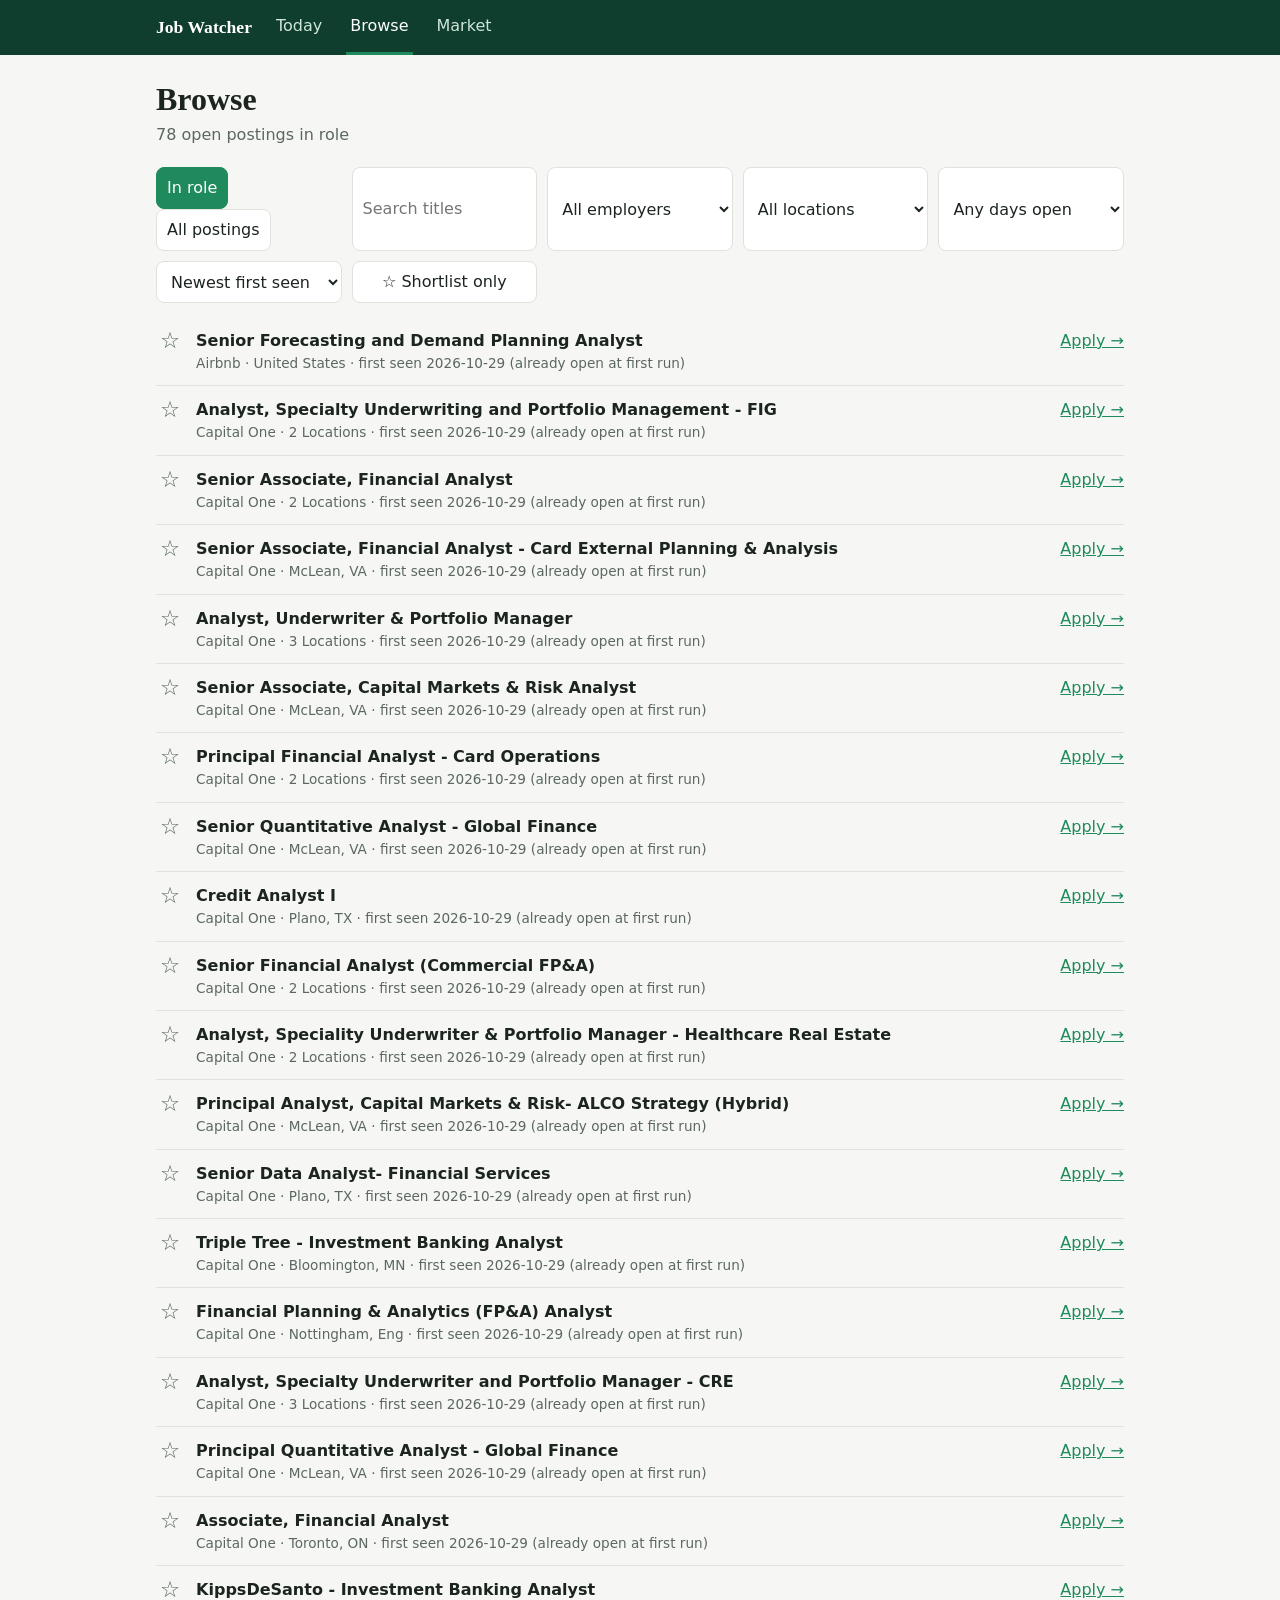
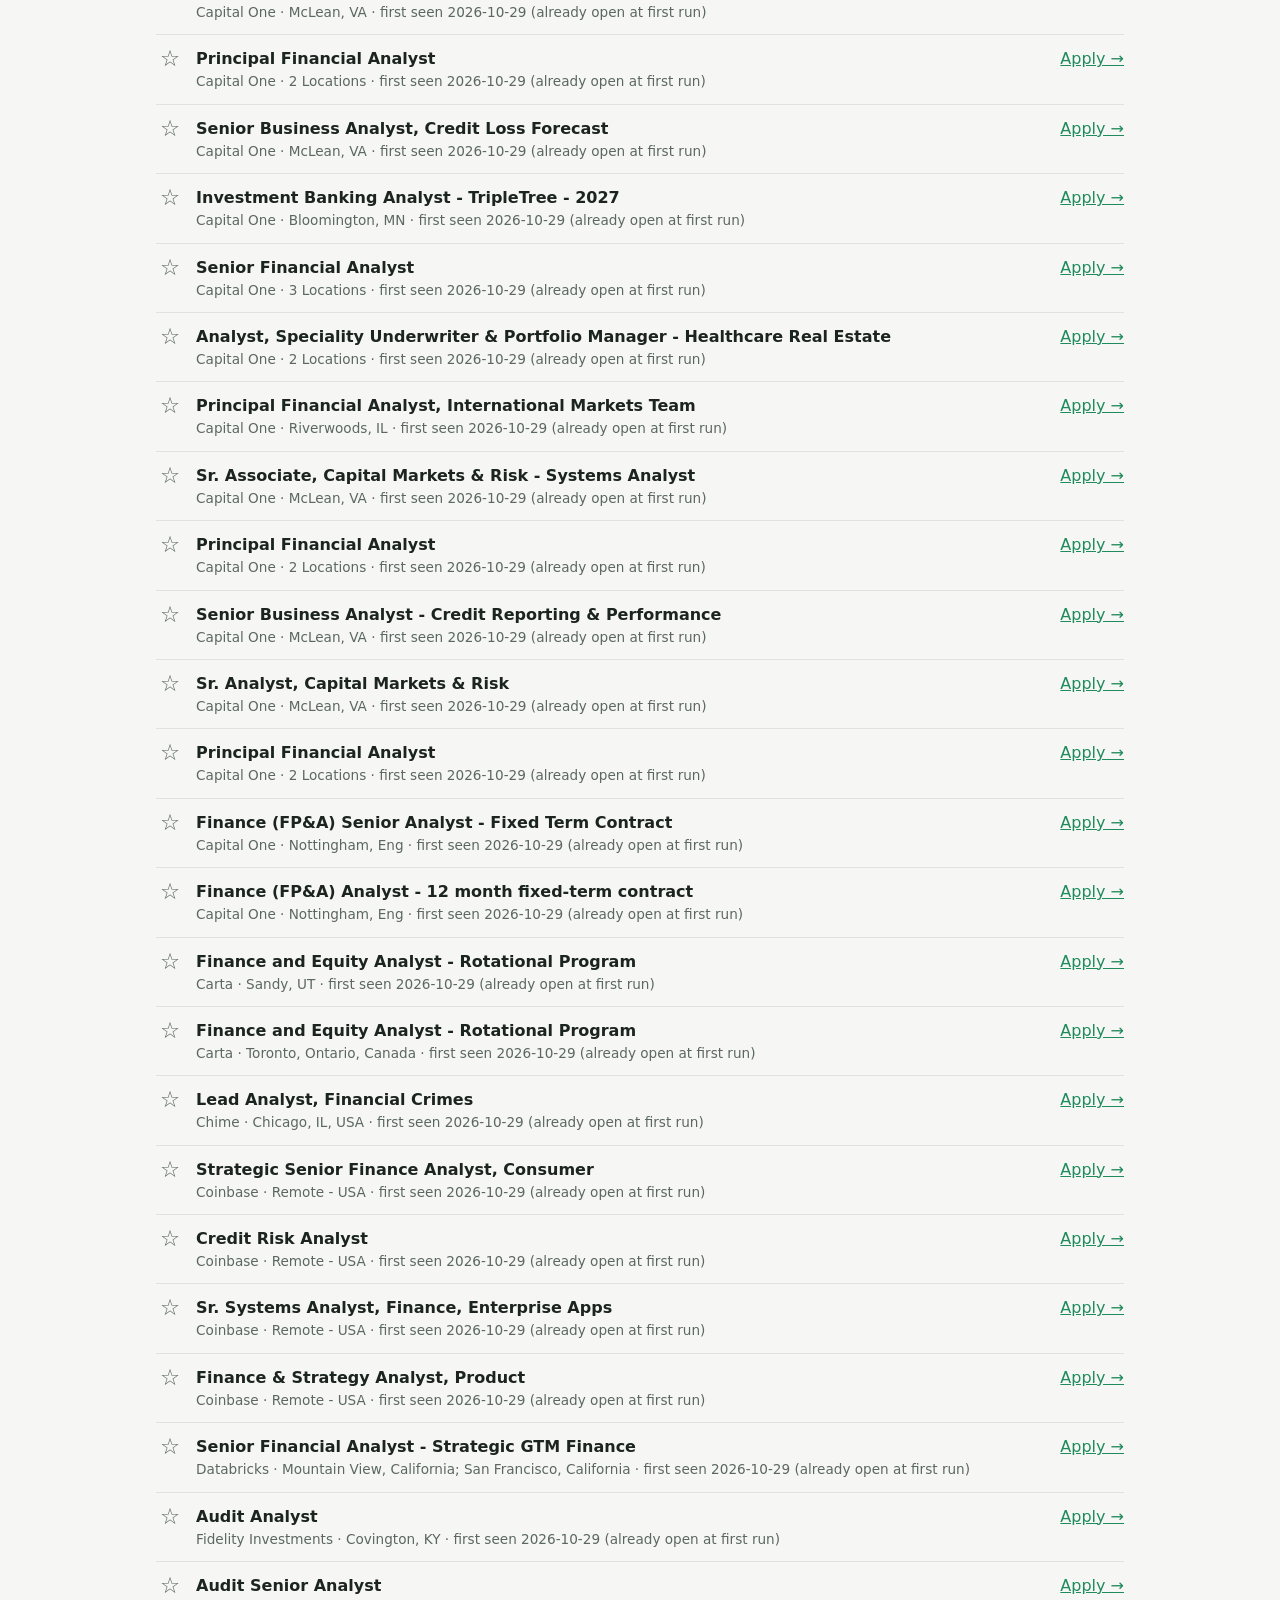
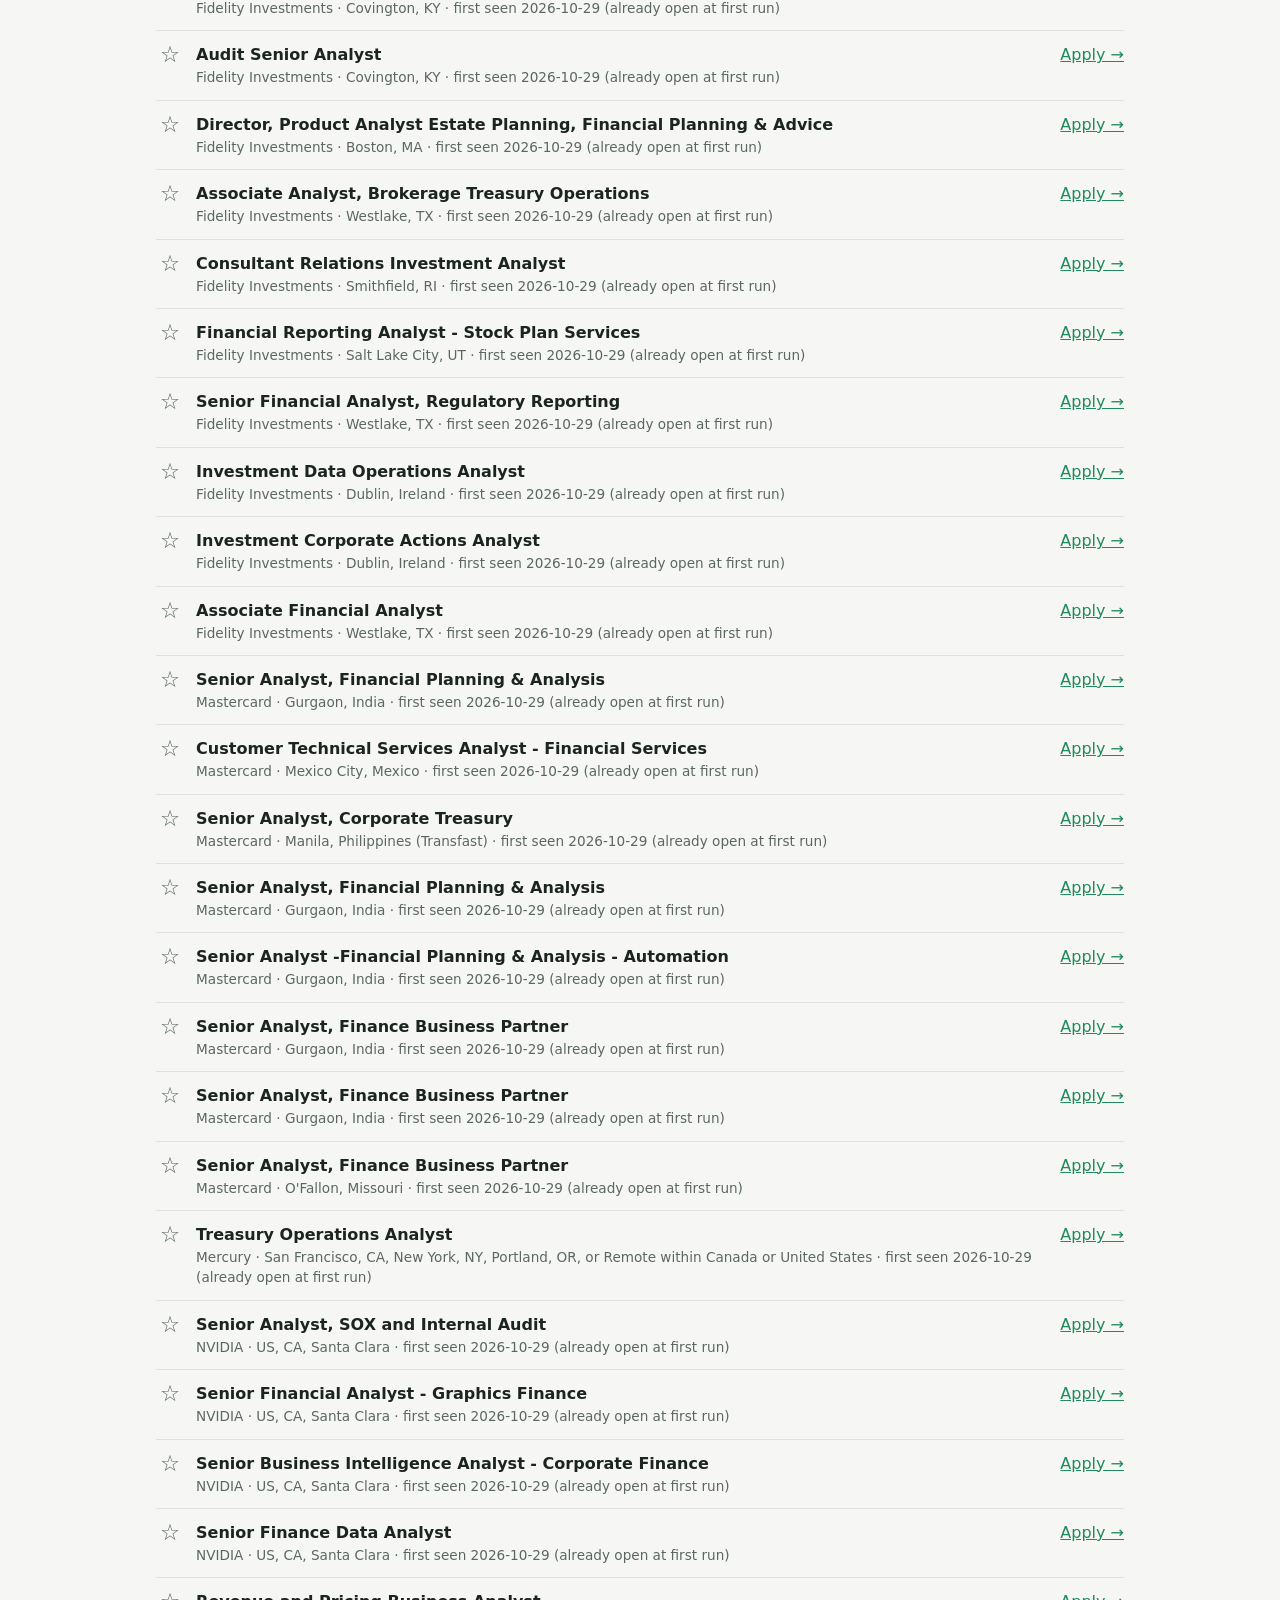
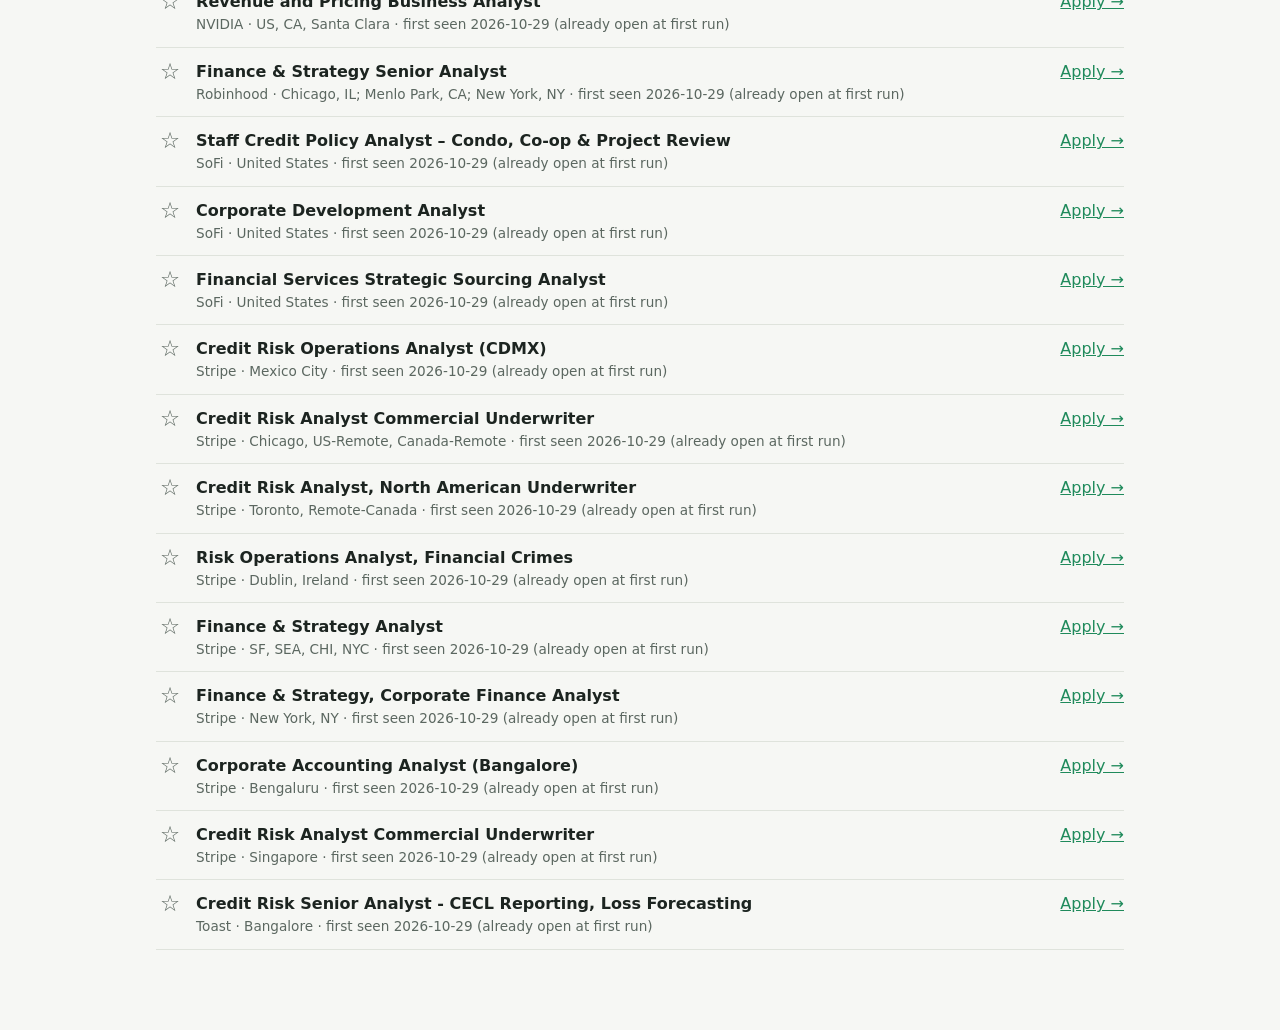
==== browse.html @ 10f7b456 "Add installable site shell, Today and Browse pages" ====
<!doctype html><html lang="en"><head><meta charset="utf-8"><meta name="viewport" content="width=device-width,initial-scale=1"><meta name="theme-color" content="#0f3d2e"><link rel="manifest" href="manifest.webmanifest"><link rel="icon" href="icon-192.png"><link rel="apple-touch-icon" href="icon-192.png"><link rel="stylesheet" href="app.css"><title>Job Watcher: Browse</title></head>
<body><main><h1>Browse</h1><p class="sub" id="count">Loading…</p>
<div class="controls">
  <div class="seg"><button id="roleBtn" class="on">In role</button> <button id="allBtn">All postings</button></div>
  <input id="q" type="search" placeholder="Search titles">
  <select id="employer"><option value="">All employers</option></select>
  <select id="location"><option value="">All locations</option></select>
  <select id="days"><option value="">Any days open</option><option value="1">1 day or less</option><option value="7">7 days or less</option><option value="30">30 days or less</option><option value="31">More than 30 days</option></select>
  <select id="sort"><option value="new">Newest first seen</option><option value="old">Oldest first seen</option></select>
  <button id="starBtn">☆ Shortlist only</button>
</div>
<div id="list"></div><p><button id="more" hidden>Show more</button></p></main>
<script src="app.js"></script>
<script>
const KEY = "job-watcher-shortlist";
let saved = new Set();
try { saved = new Set(JSON.parse(localStorage.getItem(KEY) || "[]")); } catch (e) {}
const persist = () => { try { localStorage.setItem(KEY, JSON.stringify([...saved])); } catch (e) {} };
const $ = id => document.getElementById(id);
let open = [], today = "", inRoleOnly = true, starOnly = false, limit = 100;

function fill(sel, values) {
  const cur = sel.value;
  [...new Set(values)].filter(Boolean).sort((a, b) => a.localeCompare(b)).forEach(v => sel.insertAdjacentHTML("beforeend", `<option>${esc(v)}</option>`));
  sel.value = cur;
}
function render() {
  const q = $("q").value.trim().toLowerCase(), emp = $("employer").value, loc = $("location").value, d = $("days").value;
  let rs = open.filter(r => (!inRoleOnly || r.in_role) && (!emp || r.employer === emp) && (!loc || r.location === loc) &&
    (!q || r.title.toLowerCase().includes(q)) && (!starOnly || saved.has(r.posting_id)));
  if (d) rs = rs.filter(r => { const n = dayNum(today) - dayNum(r.first_seen); return d === "31" ? n > 30 : n <= +d; });
  const dir = $("sort").value === "old" ? 1 : -1;
  rs.sort((a, b) => dir * a.first_seen.localeCompare(b.first_seen) || a.posting_id.localeCompare(b.posting_id));
  $("count").textContent = `${plural(rs.length, "open posting")}${inRoleOnly ? " in role" : ""}`;
  $("list").innerHTML = rs.slice(0, limit).map(r => `<div class="row">
    <button class="star${saved.has(r.posting_id) ? " on" : ""}" data-id="${esc(r.posting_id)}" aria-label="Shortlist" title="Shortlist">${saved.has(r.posting_id) ? "★" : "☆"}</button>
    <div class="body"><strong>${esc(r.title)}</strong><div class="meta">${esc(r.employer)} · ${esc(r.location) || "no location"} · first seen ${esc(r.first_seen)}${r.first_run ? " (already open at first run)" : ""}</div></div>
    <a class="apply" href="${esc(r.url)}" rel="noopener" target="_blank">Apply →</a></div>`).join("") || '<p class="meta">No postings match.</p>';
  $("more").hidden = rs.length <= limit;
}
loadData().then(({ rows, status }) => {
  today = lastRunDate(status);
  open = rows.filter(r => r.status === "open");
  fill($("employer"), open.map(r => r.employer)); fill($("location"), open.map(r => r.location));
  ["q", "employer", "location", "days", "sort"].forEach(id => $(id).addEventListener("input", () => { limit = 100; render(); }));
  $("roleBtn").onclick = () => { inRoleOnly = true; $("roleBtn").classList.add("on"); $("allBtn").classList.remove("on"); limit = 100; render(); };
  $("allBtn").onclick = () => { inRoleOnly = false; $("allBtn").classList.add("on"); $("roleBtn").classList.remove("on"); limit = 100; render(); };
  $("starBtn").onclick = () => { starOnly = !starOnly; $("starBtn").classList.toggle("on", starOnly); limit = 100; render(); };
  $("more").onclick = () => { limit += 200; render(); };
  $("list").addEventListener("click", e => {
    const b = e.target.closest(".star"); if (!b) return;
    const id = b.dataset.id; saved.has(id) ? saved.delete(id) : saved.add(id); persist(); render();
  });
  render();
}).catch(showError);
</script></body></html>
---- app.css ----
:root {
  --bg: #f6f7f4; --card: #ffffff; --ink: #1c2420; --muted: #5b6760; --line: #dfe3dc;
  --brand: #0f3d2e; --accent: #1f8a5b; --accent2: #c9822b; --warn: #b3402a;
  --font: system-ui, -apple-system, "Segoe UI", Roboto, sans-serif;
  --serif: Georgia, "Times New Roman", serif;
}
@media (prefers-color-scheme: dark) {
  :root { --bg: #121714; --card: #1b221e; --ink: #e8ede9; --muted: #98a59d; --line: #2c3631;
          --brand: #0b261d; --accent: #4cc790; --accent2: #e0a357; --warn: #ef8068; }
}
* { box-sizing: border-box; }
body { margin: 0; background: var(--bg); color: var(--ink); font: 16px/1.5 var(--font); }
a { color: var(--accent); }
header.nav { background: var(--brand); color: #fff; position: sticky; top: 0; z-index: 5; }
header.nav .in { max-width: 1000px; margin: 0 auto; padding: 0 16px; display: flex; align-items: center; gap: 20px; flex-wrap: wrap; }
header.nav .brand { font: 700 1.1rem var(--serif); padding: 12px 0; color: #fff; text-decoration: none; }
header.nav a.link { color: #cfe5da; text-decoration: none; padding: 14px 4px; border-bottom: 3px solid transparent; }
header.nav a.link.on { color: #fff; border-color: var(--accent); }
main { max-width: 1000px; margin: 0 auto; padding: 24px 16px 64px; }
h1, h2, h3 { font-family: var(--serif); line-height: 1.25; }
h1 { margin: 0 0 4px; }
.sub { color: var(--muted); margin: 0 0 20px; }
.grid { display: grid; gap: 12px; grid-template-columns: repeat(auto-fit, minmax(170px, 1fr)); margin: 16px 0 24px; }
.card, .section { background: var(--card); border: 1px solid var(--line); border-radius: 10px; padding: 14px 16px; }
.stat .n { font: 700 2rem var(--serif); }
.stat .l { color: var(--muted); font-size: .85rem; }
.pills { display: flex; flex-wrap: wrap; gap: 6px; }
.pill { font-size: .82rem; padding: 3px 10px; border-radius: 999px; border: 1px solid var(--line); background: var(--card); }
.pill.ok { border-color: var(--accent); } .pill.bad { border-color: var(--warn); color: var(--warn); }
ul.list { list-style: none; padding: 0; margin: 0; }
ul.list li { padding: 8px 0; border-bottom: 1px solid var(--line); }
ul.list li:last-child { border: 0; }
.meta { color: var(--muted); font-size: .85rem; }
.tag { font-size: .72rem; background: var(--accent); color: #fff; border-radius: 4px; padding: 1px 6px; margin-right: 6px; }
.controls { display: grid; gap: 10px; grid-template-columns: repeat(auto-fit, minmax(170px, 1fr)); margin-bottom: 14px; }
input, select, button { font: inherit; padding: 8px 10px; border: 1px solid var(--line); border-radius: 8px; background: var(--card); color: var(--ink); }
button { cursor: pointer; }
.seg button.on { background: var(--accent); color: #fff; border-color: var(--accent); }
.row { display: flex; gap: 12px; align-items: flex-start; padding: 12px 0; border-bottom: 1px solid var(--line); }
.row .body { flex: 1; min-width: 0; }
.star { background: none; border: 0; font-size: 1.4rem; line-height: 1; padding: 0 4px; color: var(--muted); }
.star.on { color: var(--accent2); }
.apply { white-space: nowrap; }
.section { margin: 20px 0; }
.section h2 { margin-top: 0; }
svg.chart { width: 100%; height: auto; display: block; }
svg.chart text { fill: var(--muted); font: 11px var(--font); }
.legend { display: flex; gap: 14px; font-size: .85rem; color: var(--muted); }
.legend i { display: inline-block; width: 10px; height: 10px; border-radius: 2px; margin-right: 5px; }
.offline { display: none; background: var(--accent2); color: #1c1100; padding: 6px 16px; text-align: center; font-size: .9rem; }
#starBtn.on { background: var(--accent2); border-color: var(--accent2); color: #1c1100; }
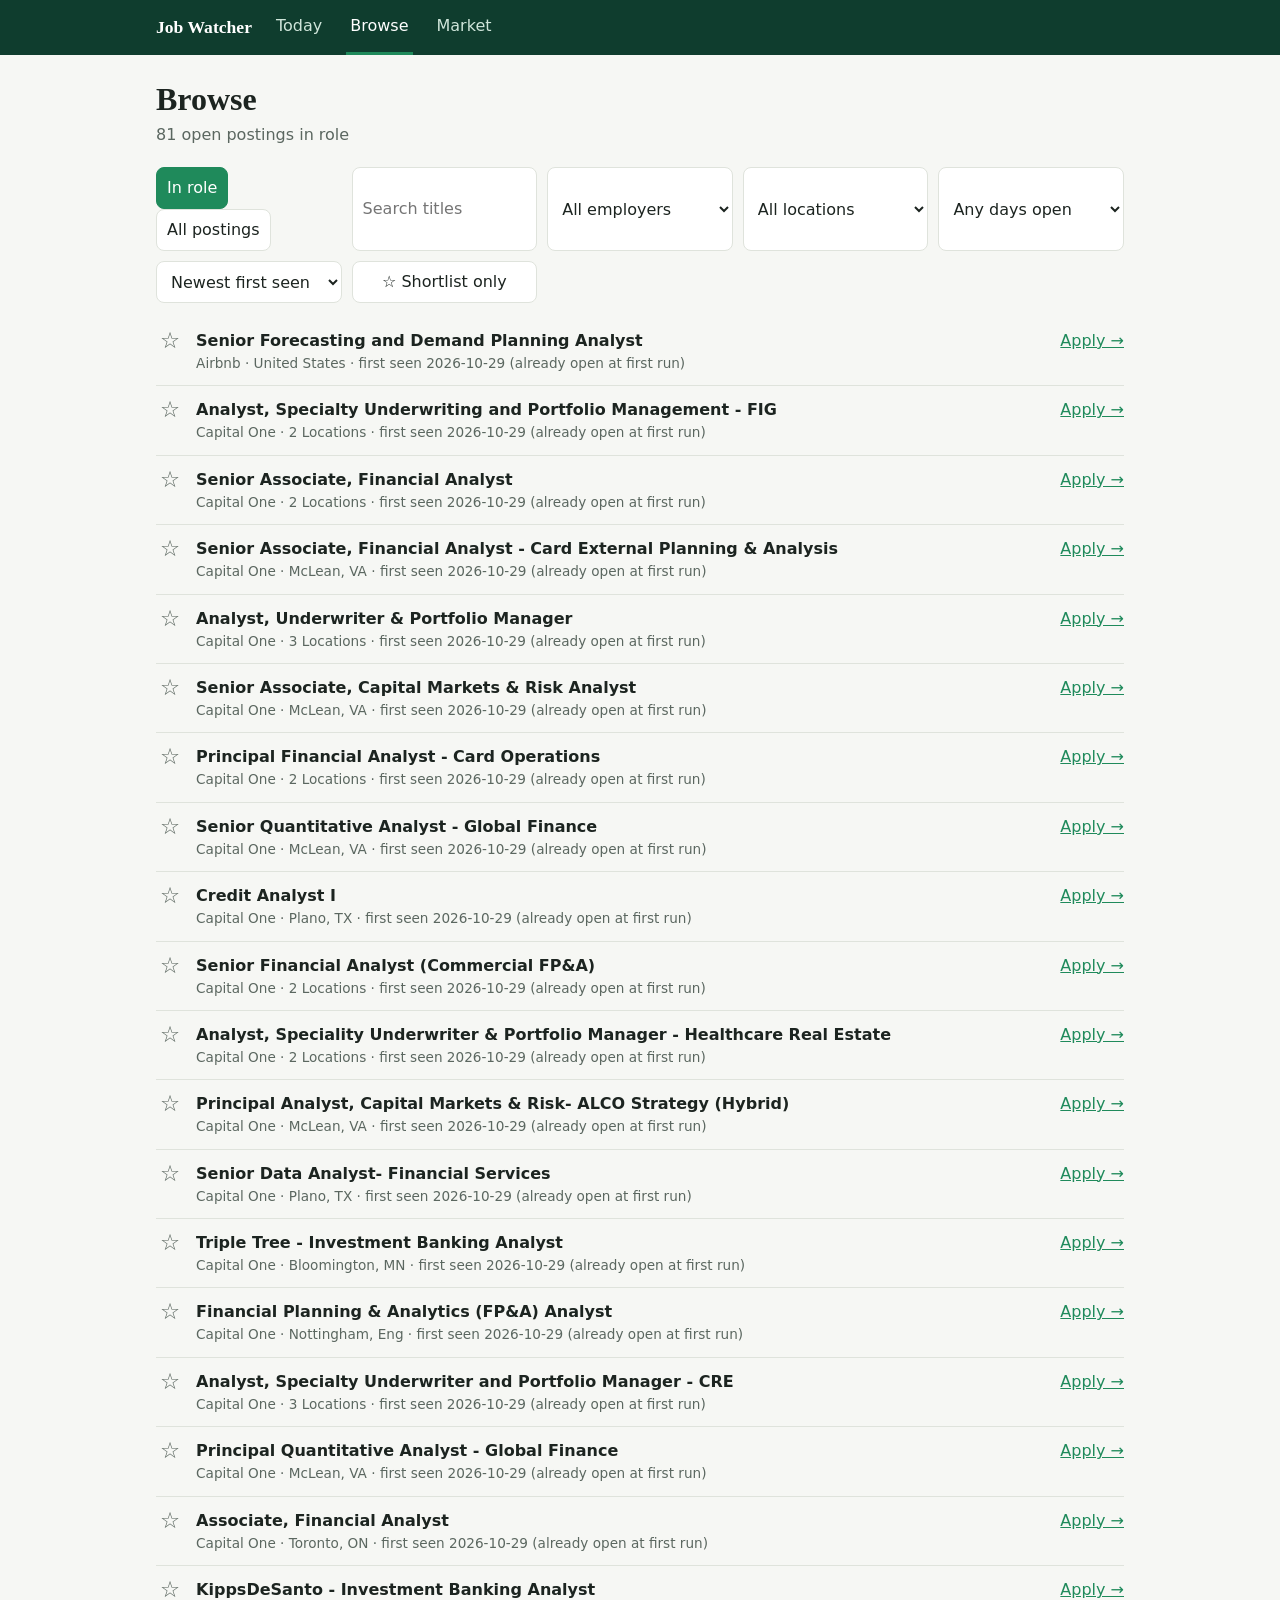
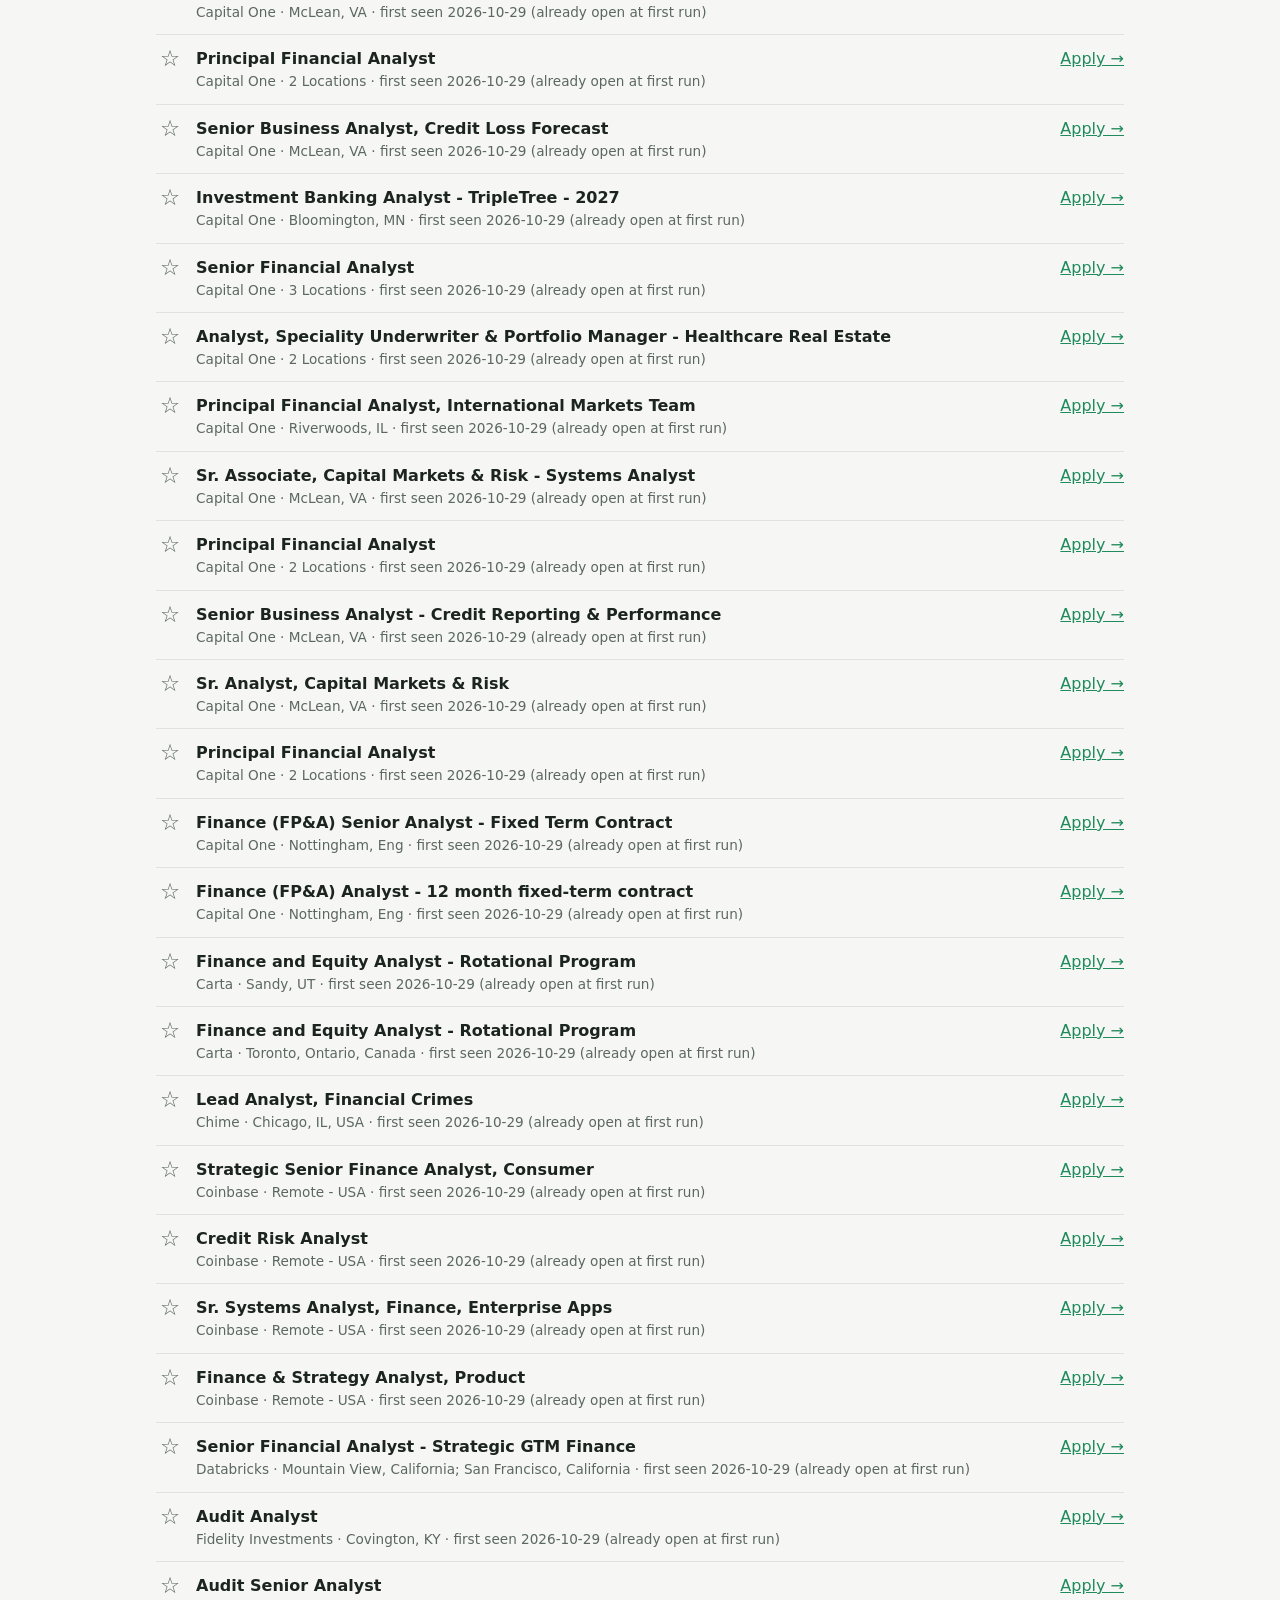
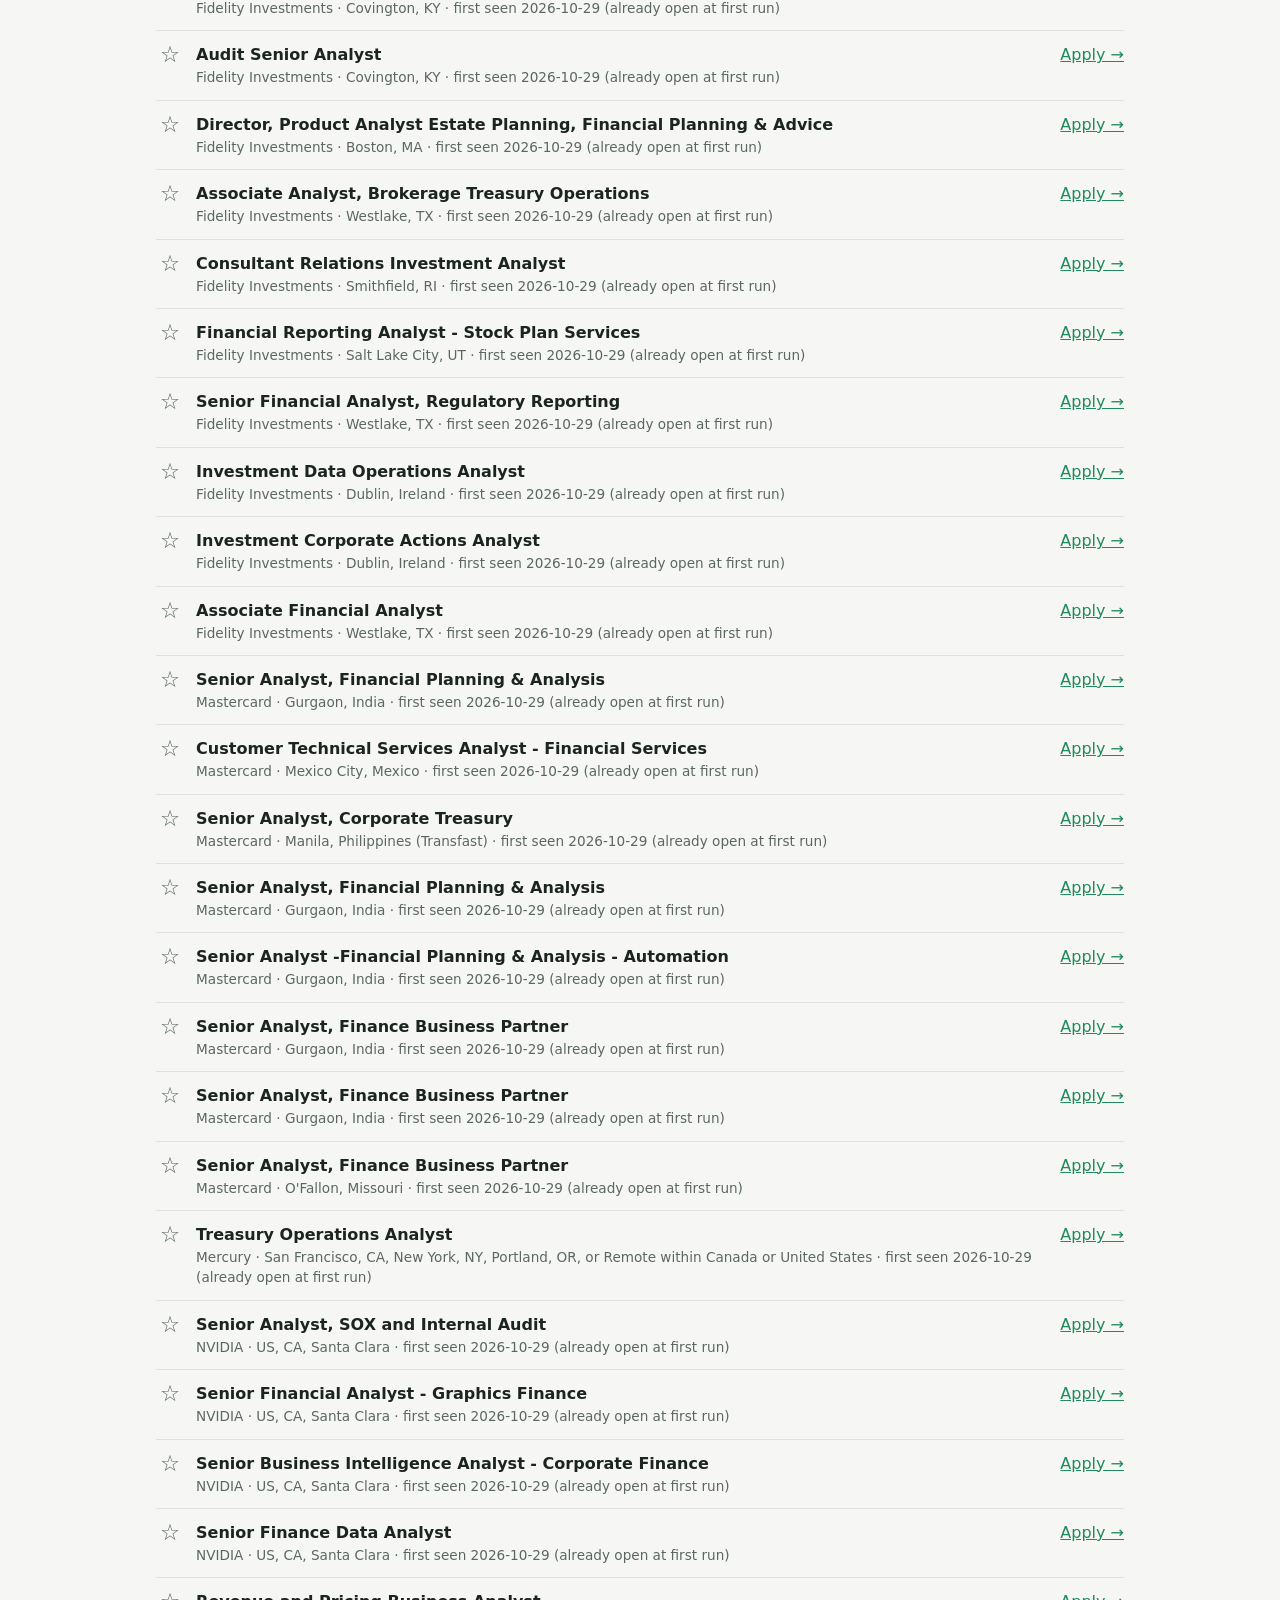
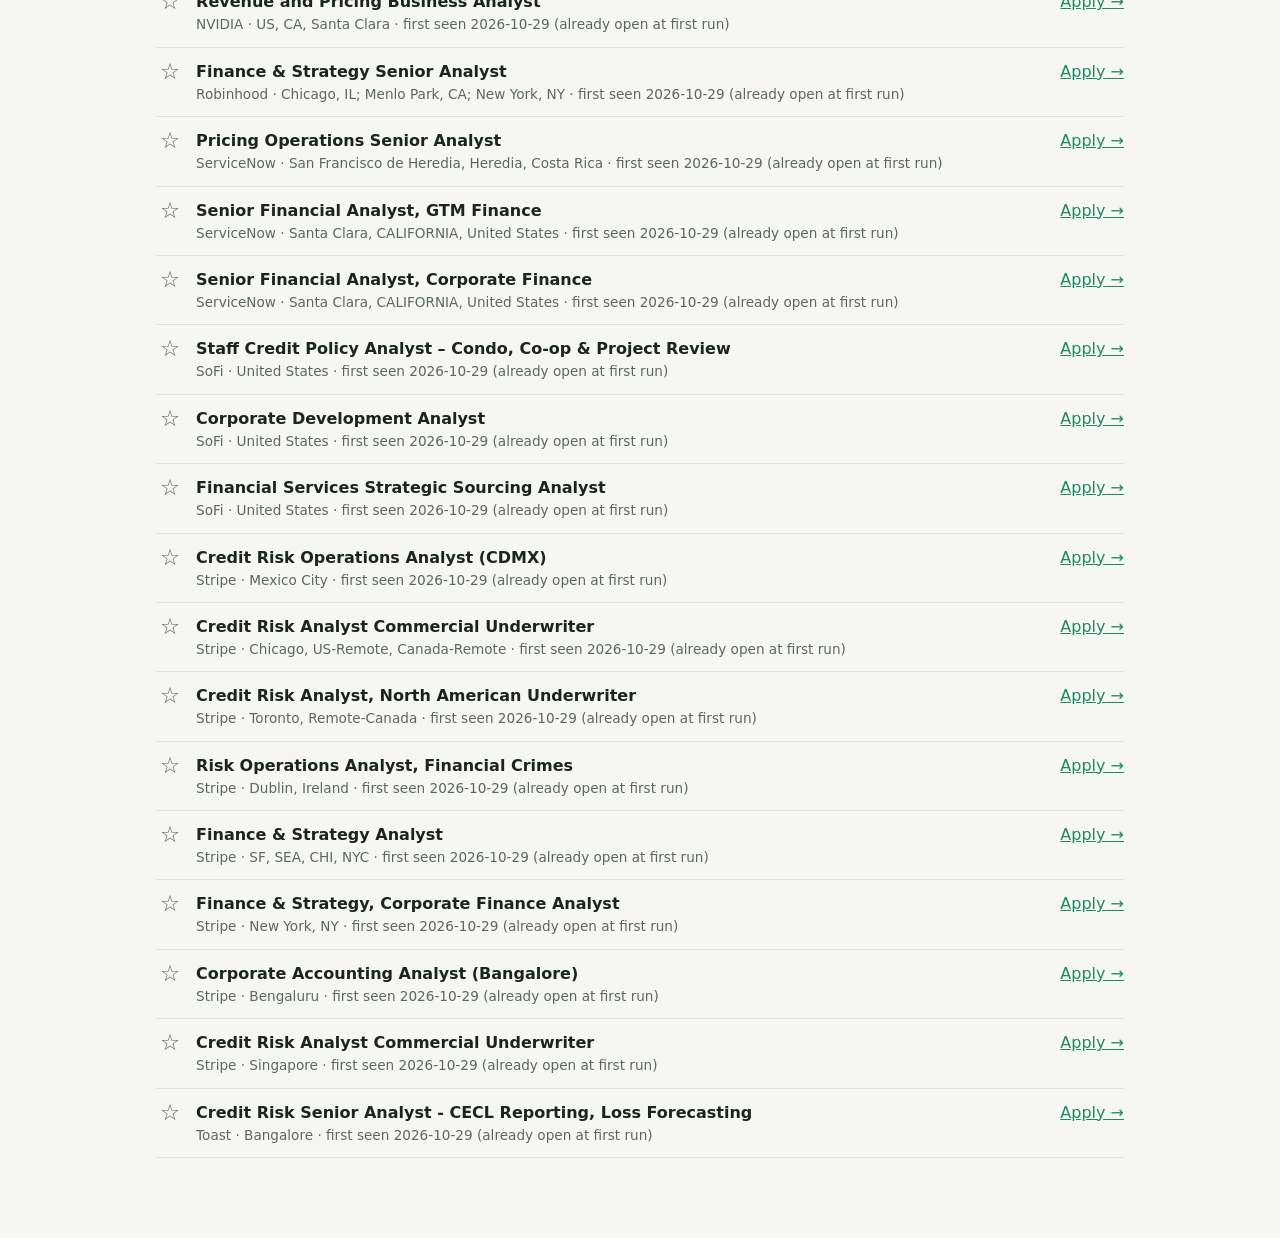
==== commit 809e91ad: "Fetch sources in parallel, keep the commit going if the issue step fails, only link http(s) URLs, ad" ====
--- a/browse.html
+++ b/browse.html
@@ -35,7 +35,7 @@
   $("list").innerHTML = rs.slice(0, limit).map(r => `<div class="row">
     <button class="star${saved.has(r.posting_id) ? " on" : ""}" data-id="${esc(r.posting_id)}" aria-label="Shortlist" title="Shortlist">${saved.has(r.posting_id) ? "★" : "☆"}</button>
     <div class="body"><strong>${esc(r.title)}</strong><div class="meta">${esc(r.employer)} · ${esc(r.location) || "no location"} · first seen ${esc(r.first_seen)}${r.first_run ? " (already open at first run)" : ""}</div></div>
-    <a class="apply" href="${esc(r.url)}" rel="noopener" target="_blank">Apply →</a></div>`).join("") || '<p class="meta">No postings match.</p>';
+    <a class="apply" href="${esc(safeUrl(r.url))}" rel="noopener" target="_blank">Apply →</a></div>`).join("") || '<p class="meta">No postings match.</p>';
   $("more").hidden = rs.length <= limit;
 }
 loadData().then(({ rows, status }) => {
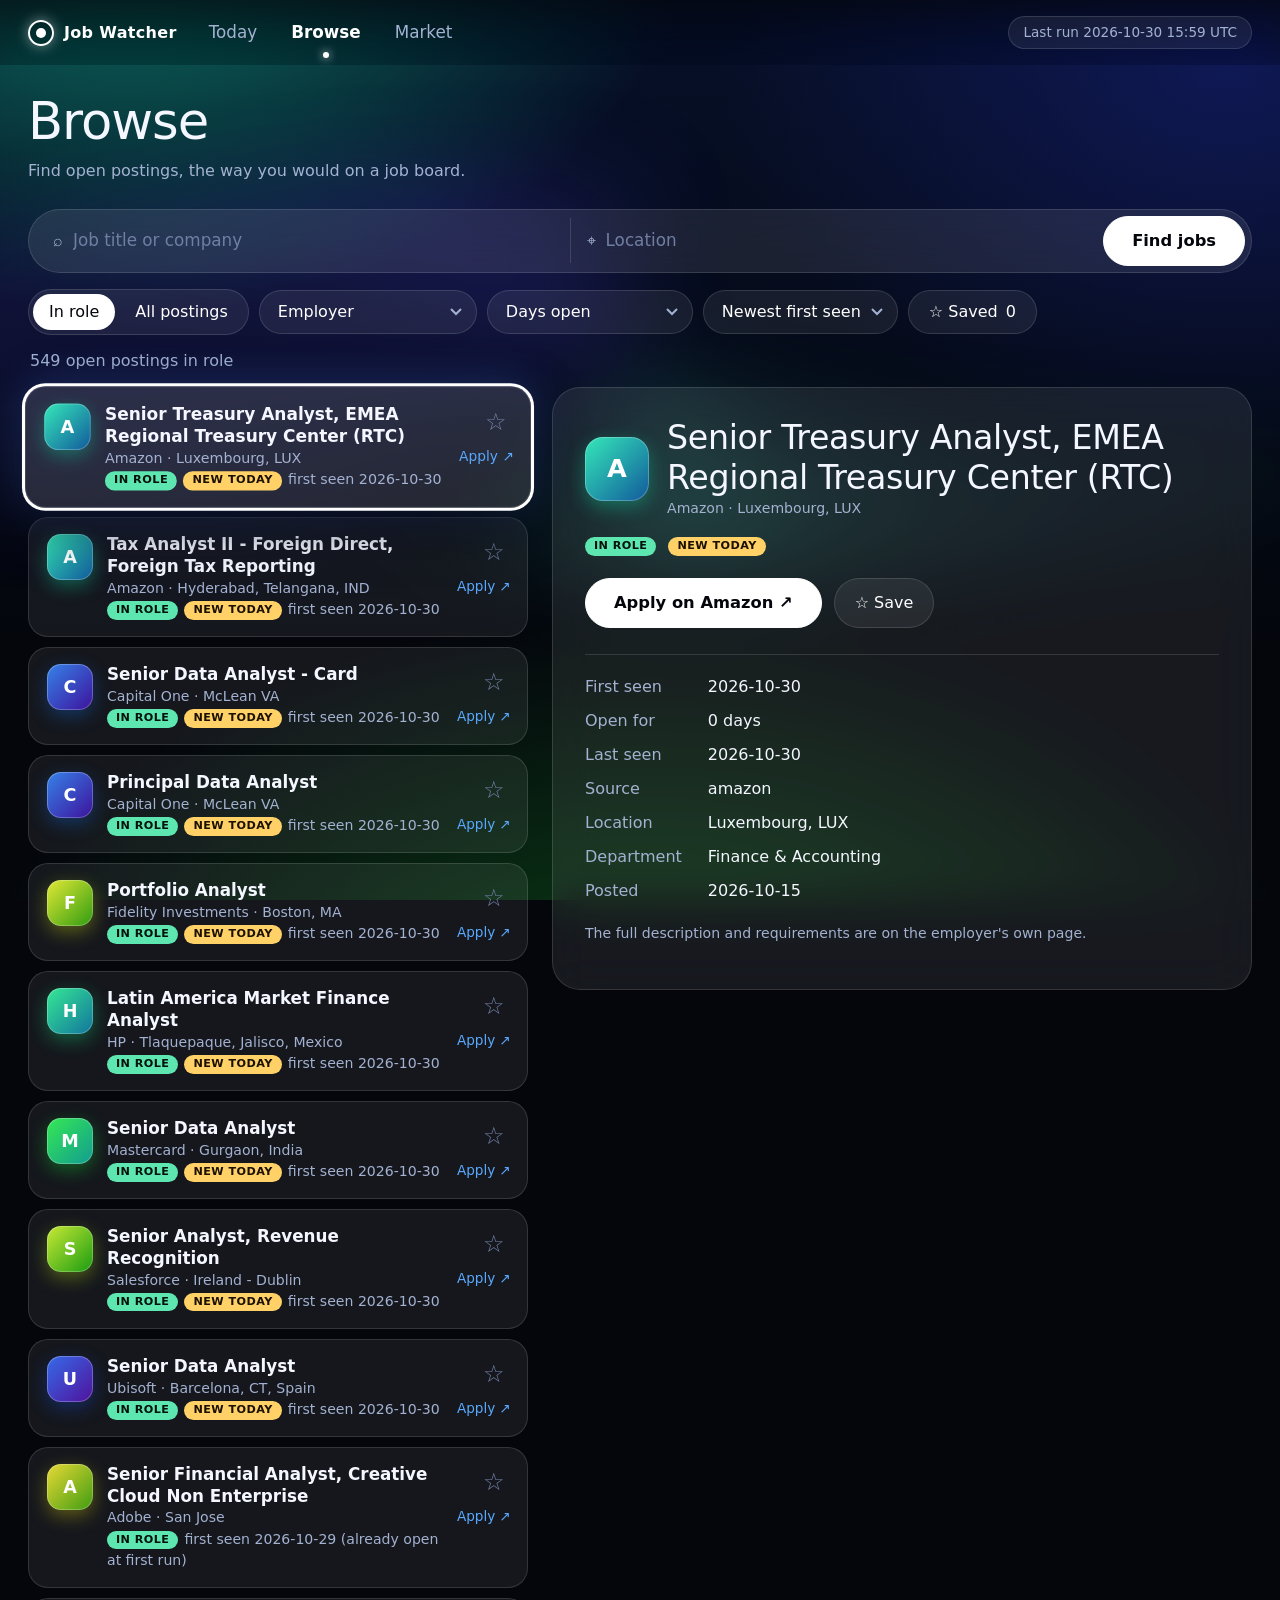
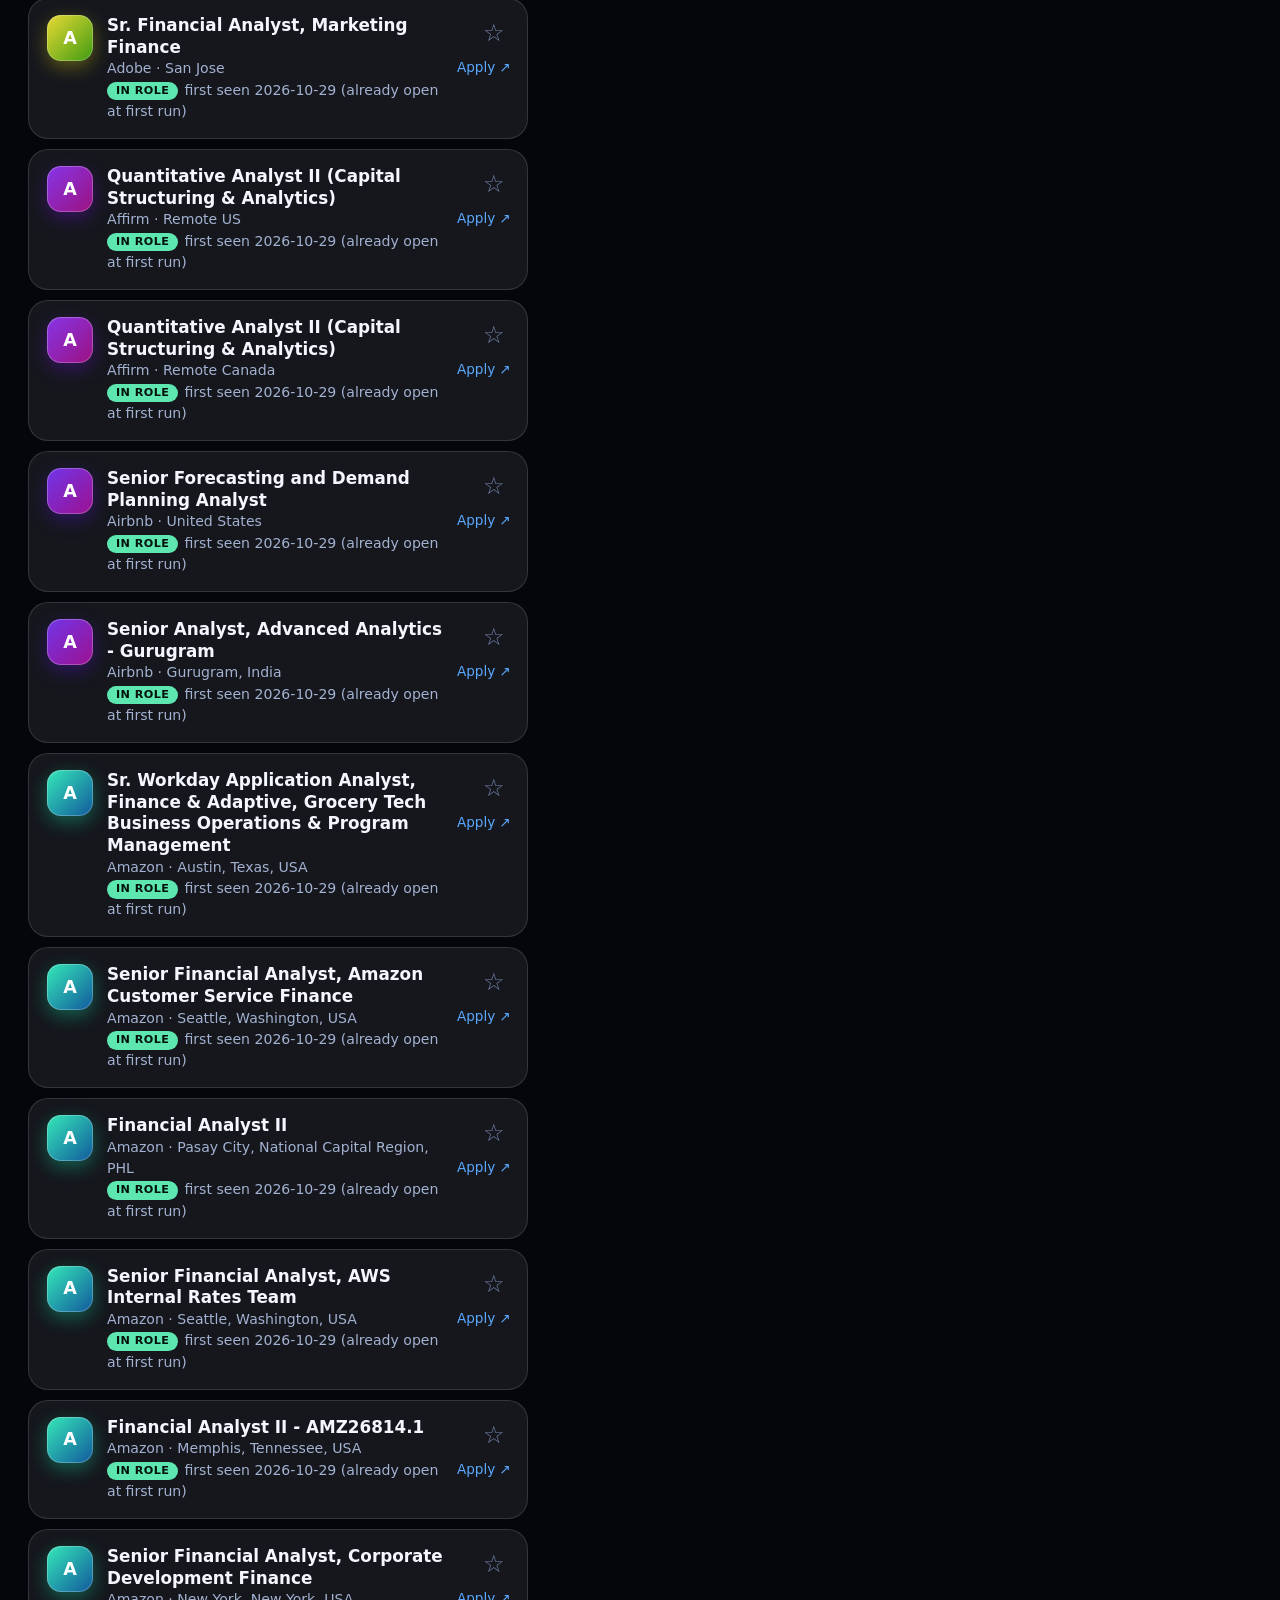
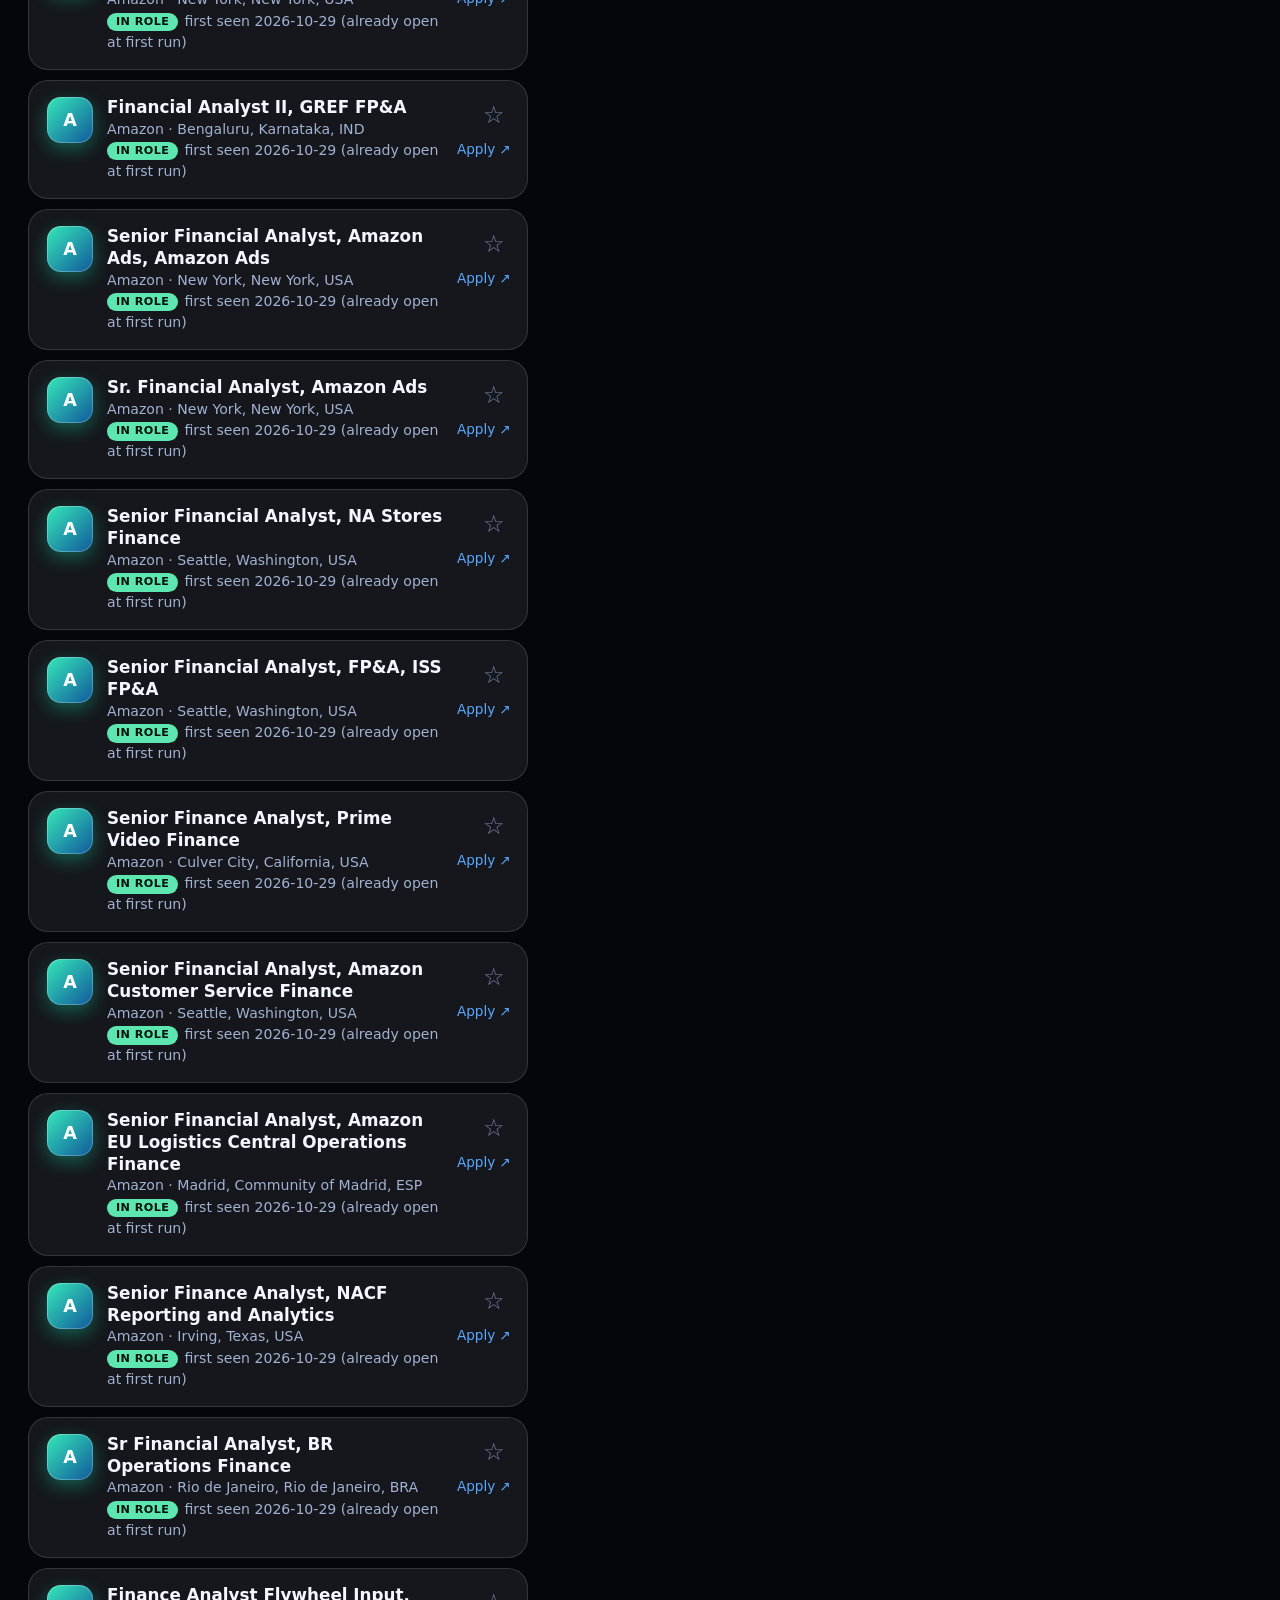
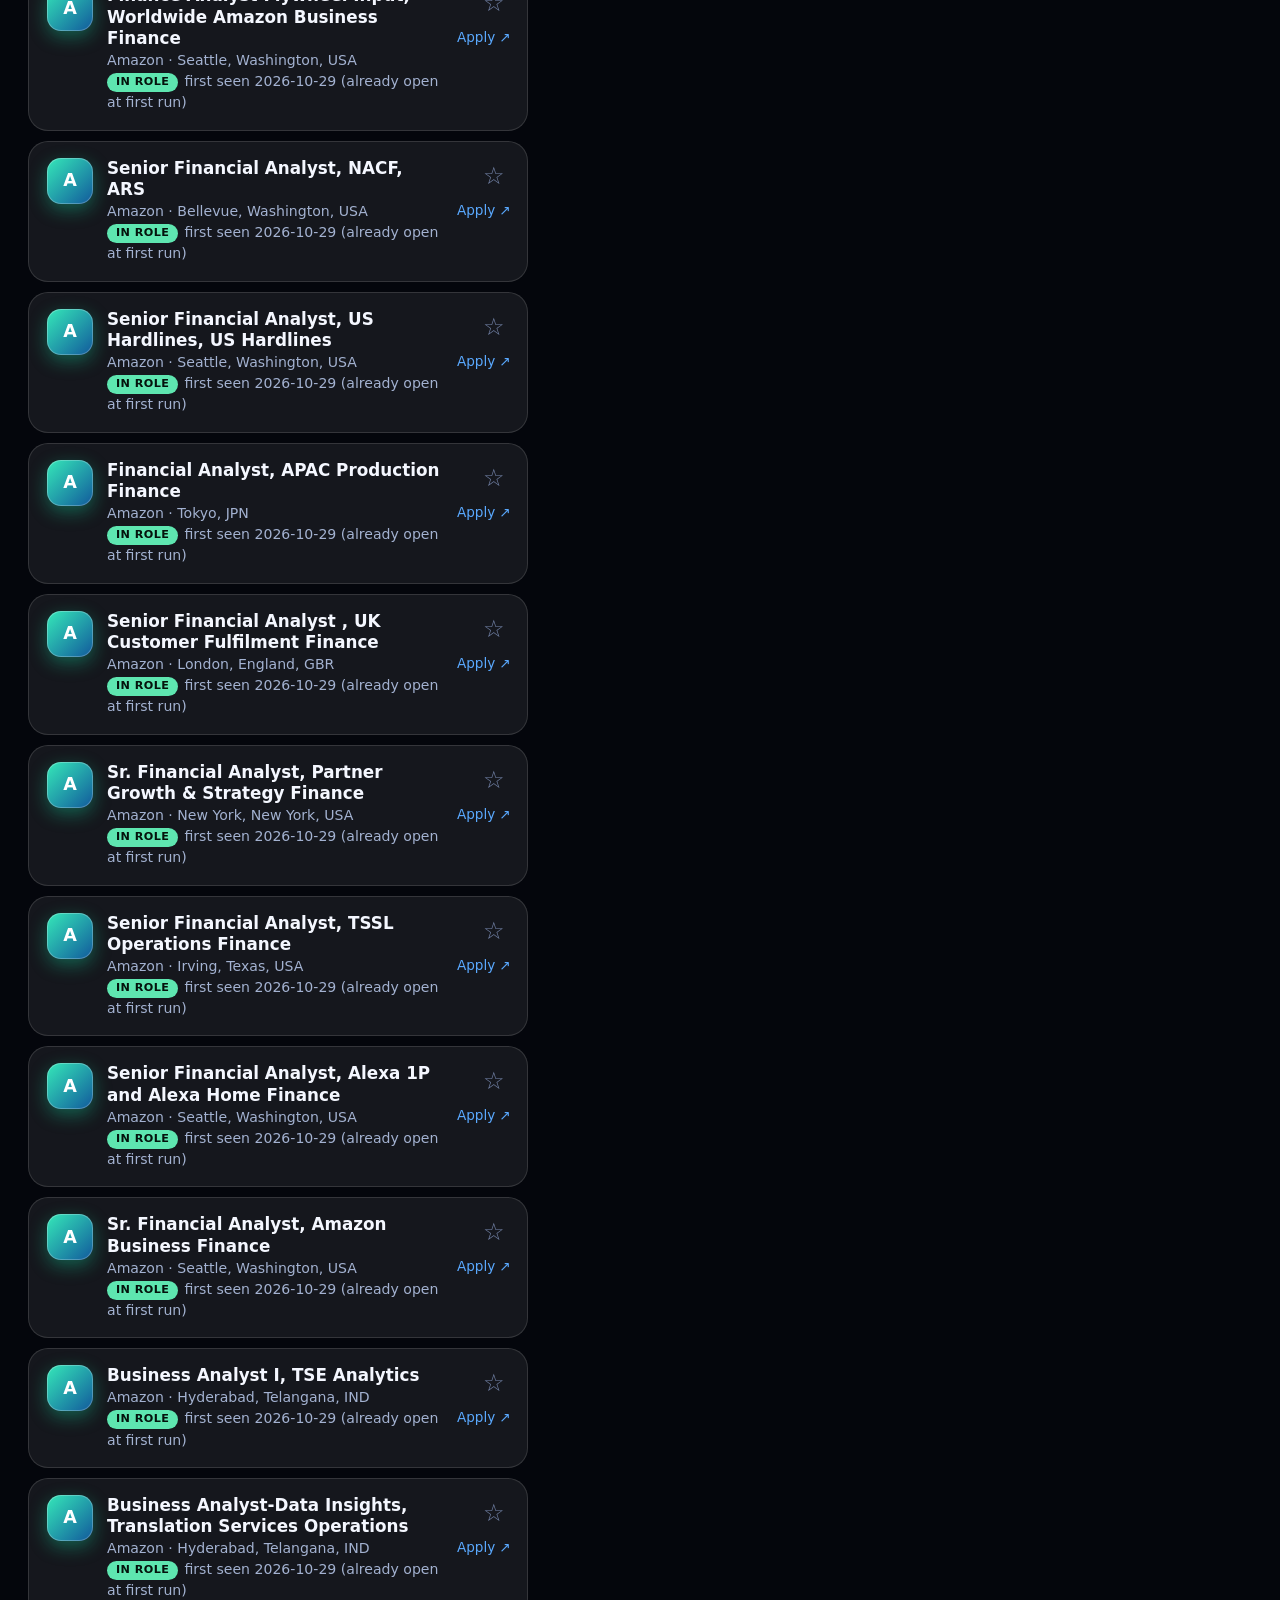
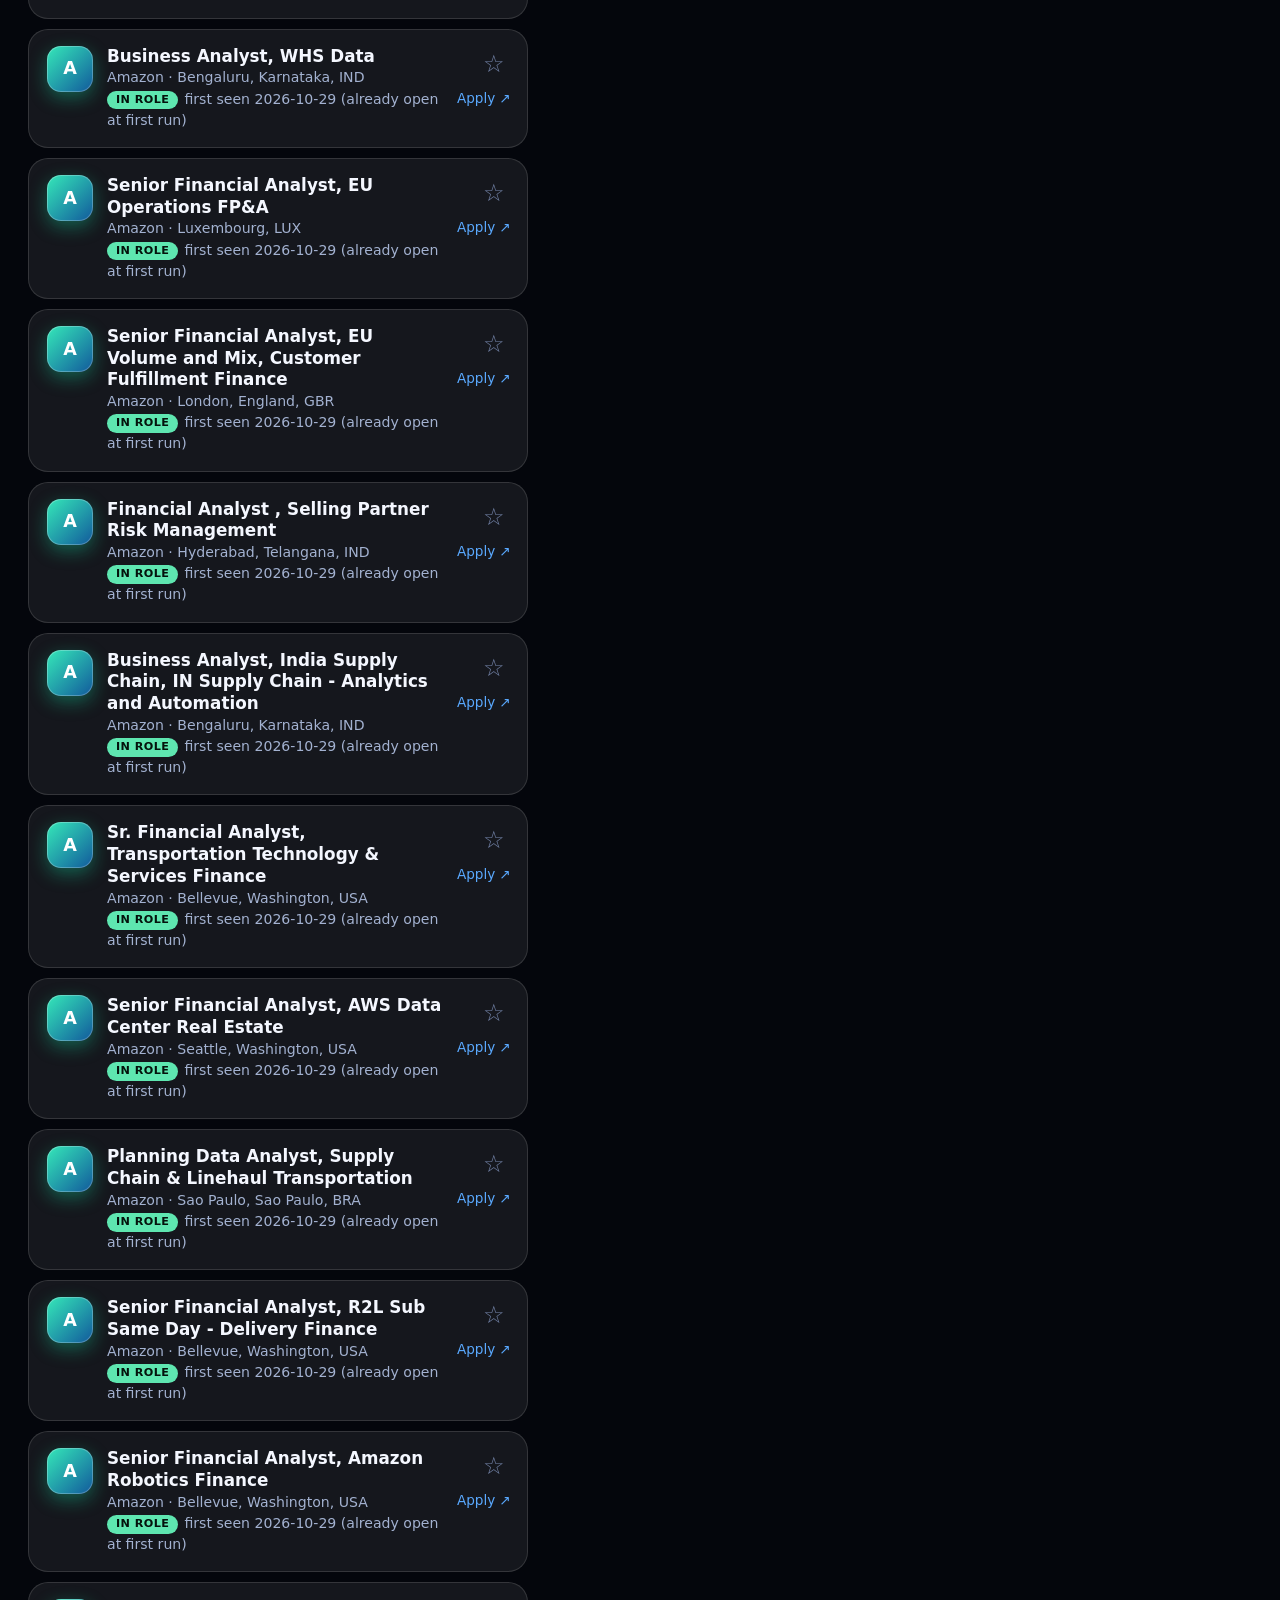
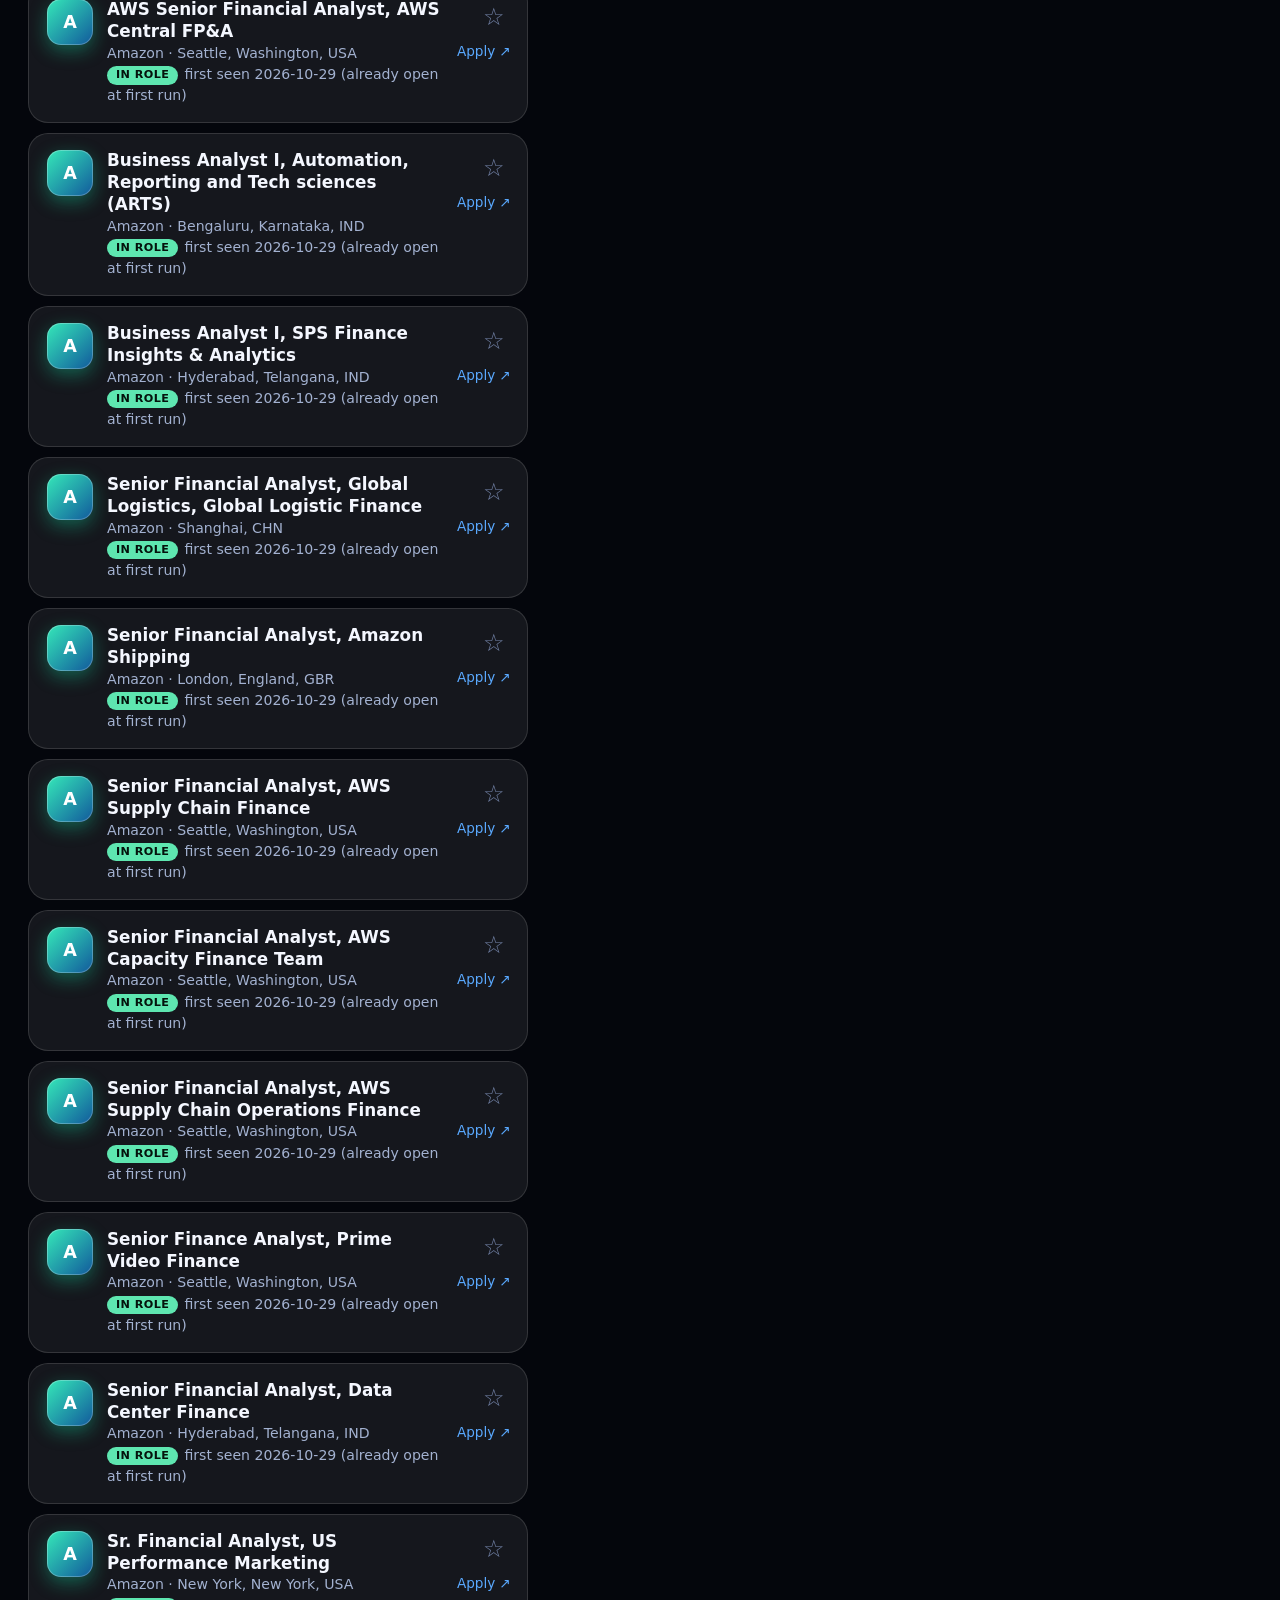
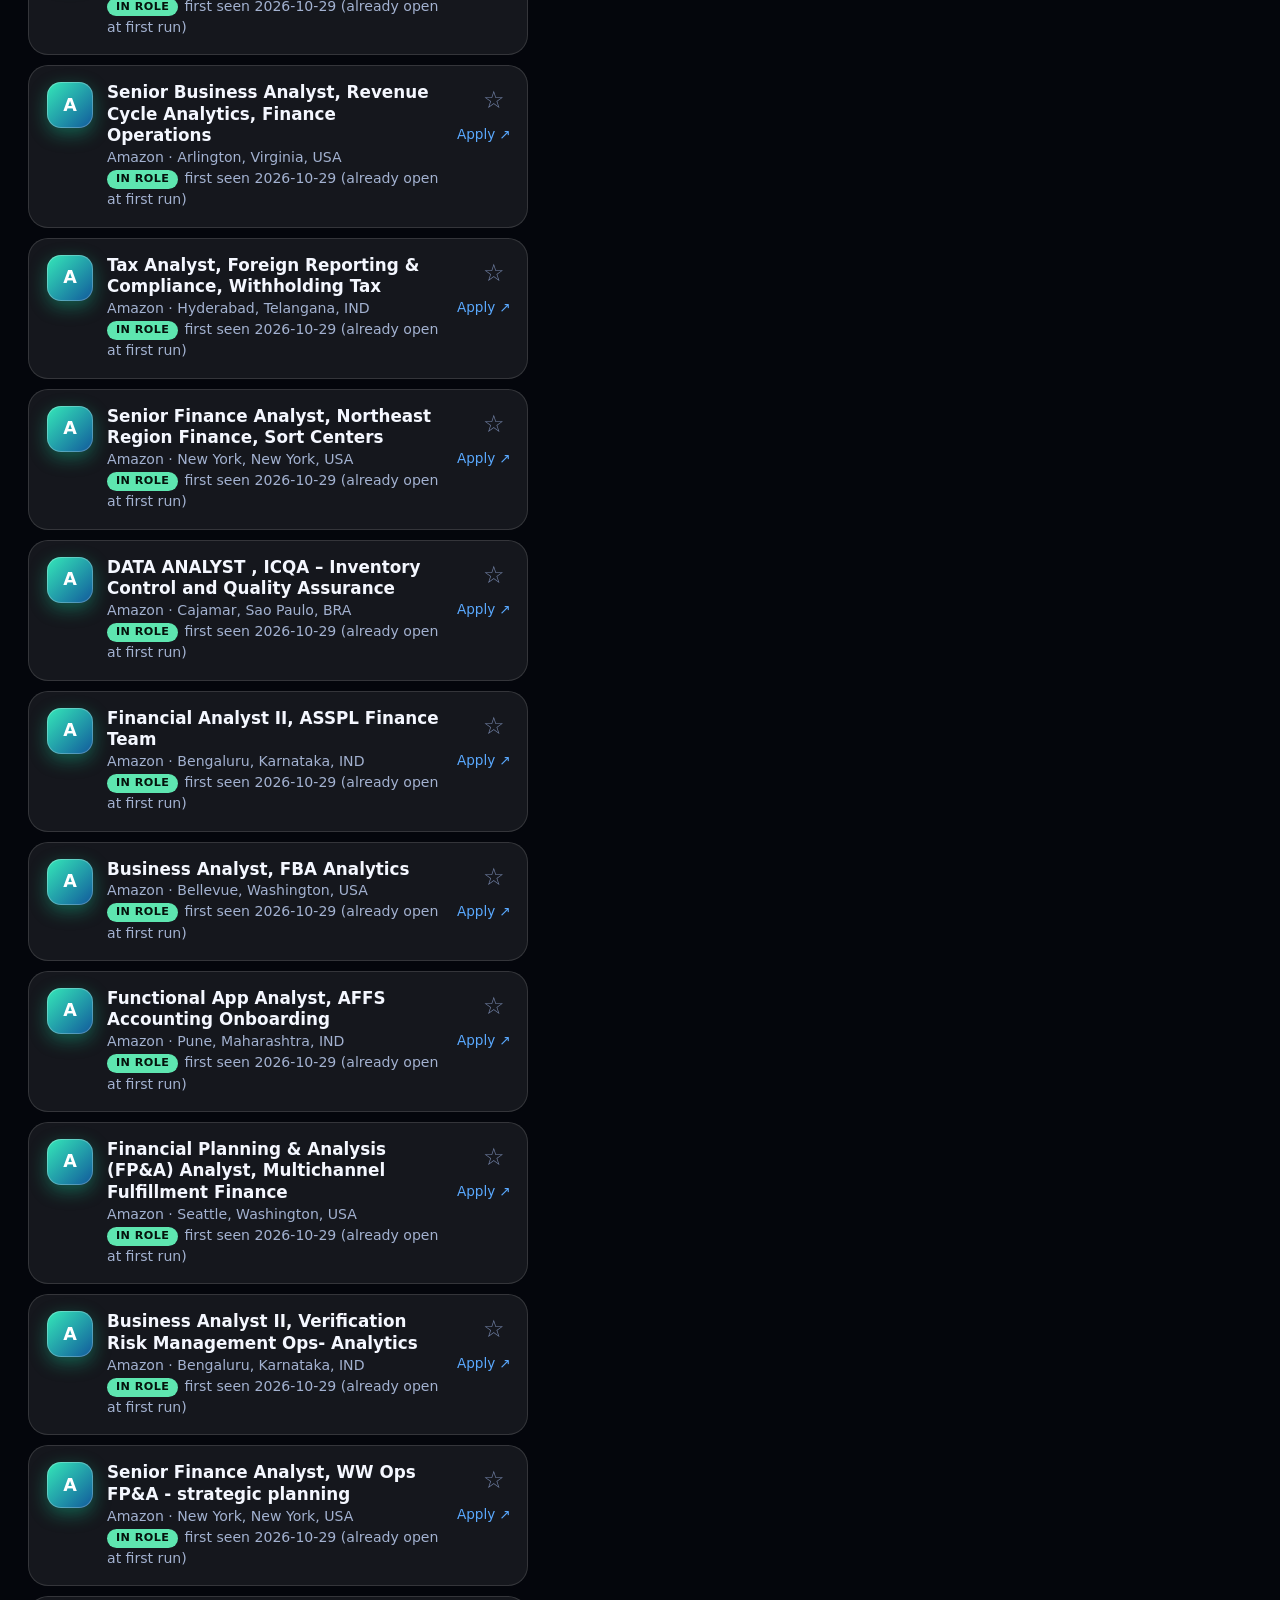
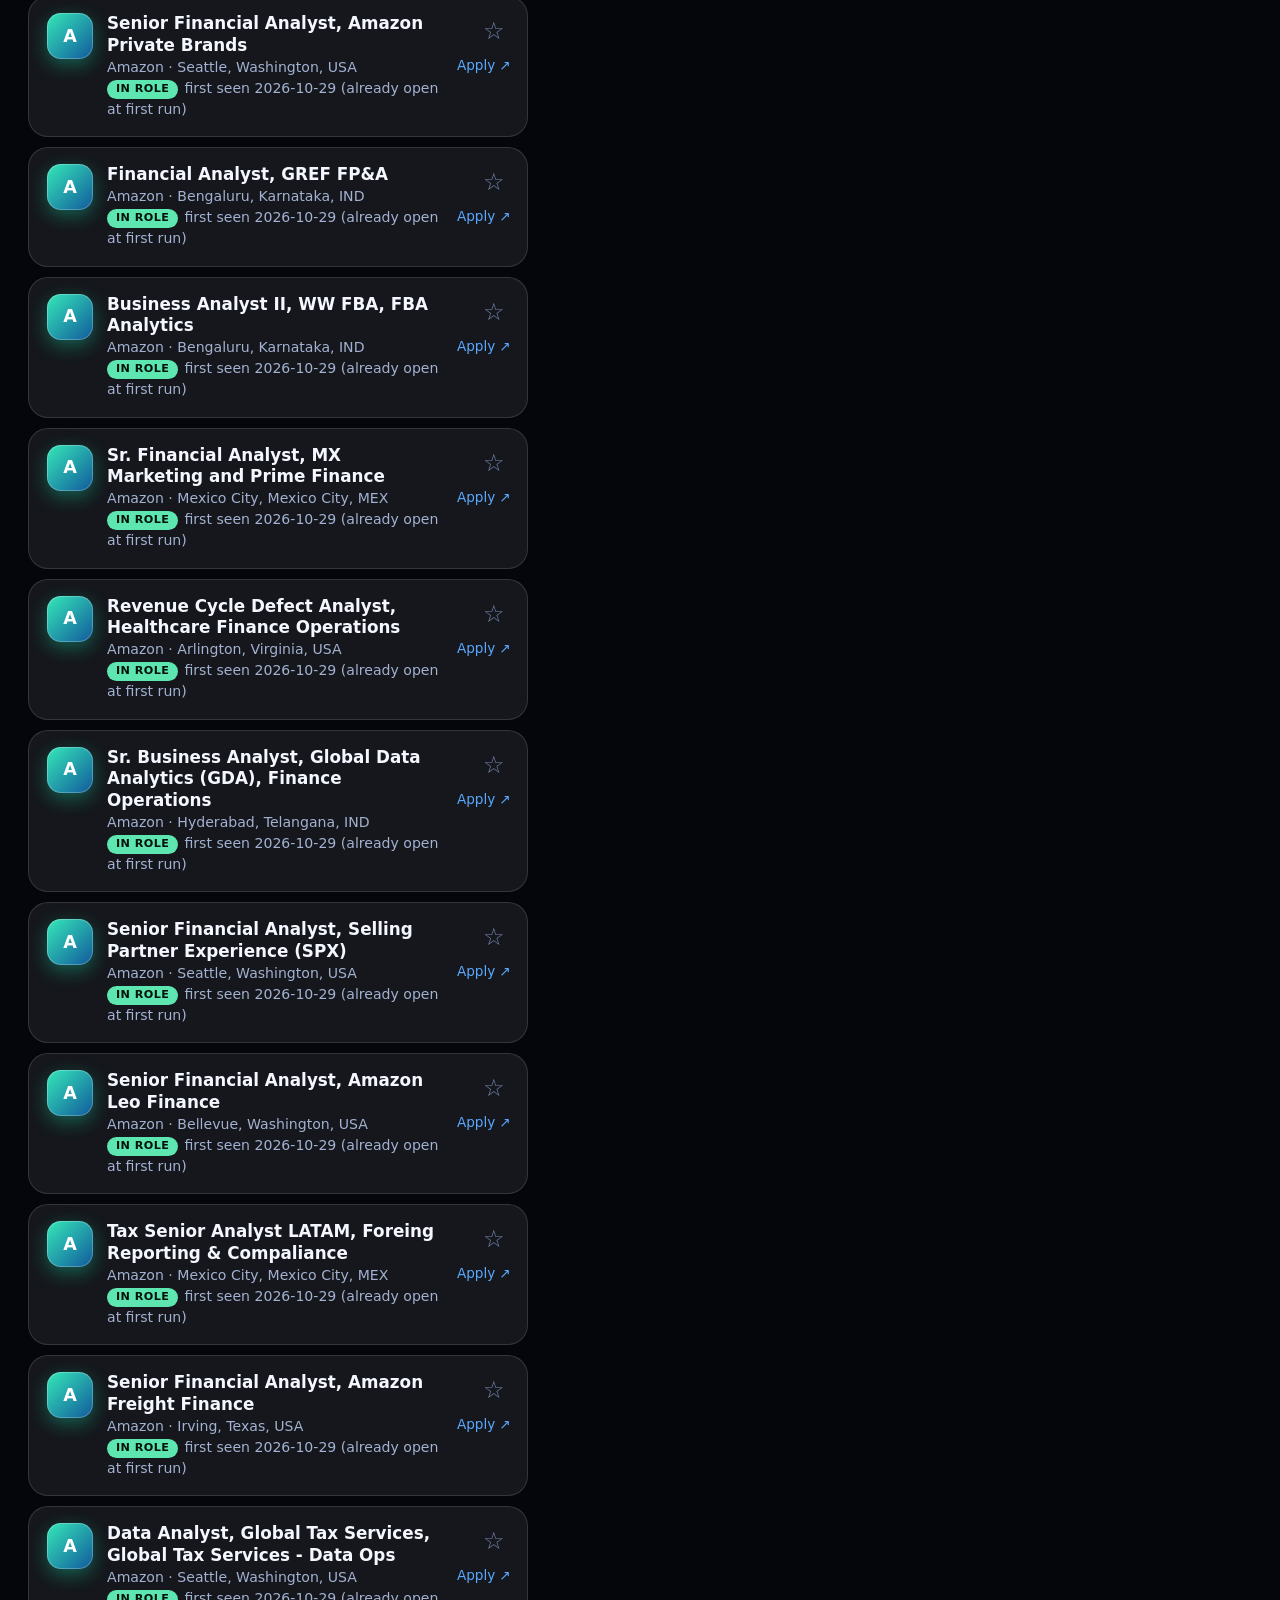
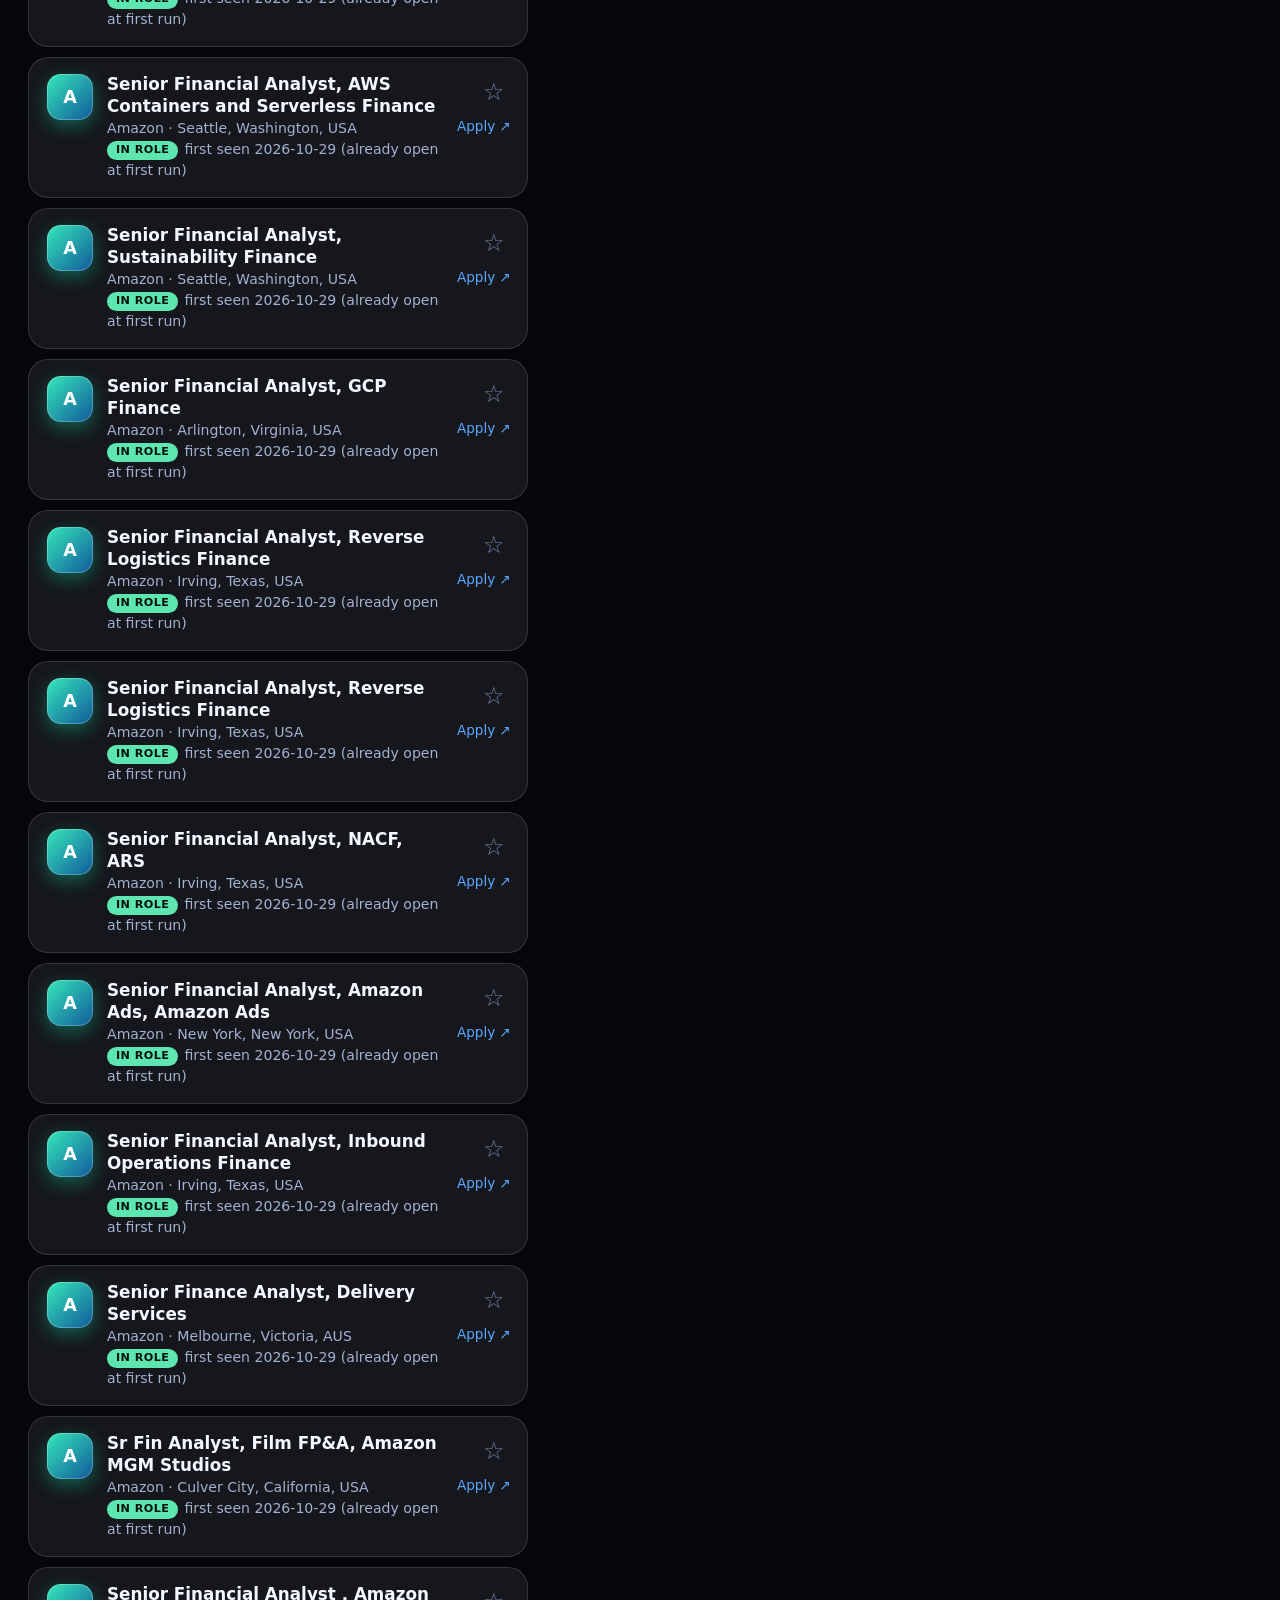
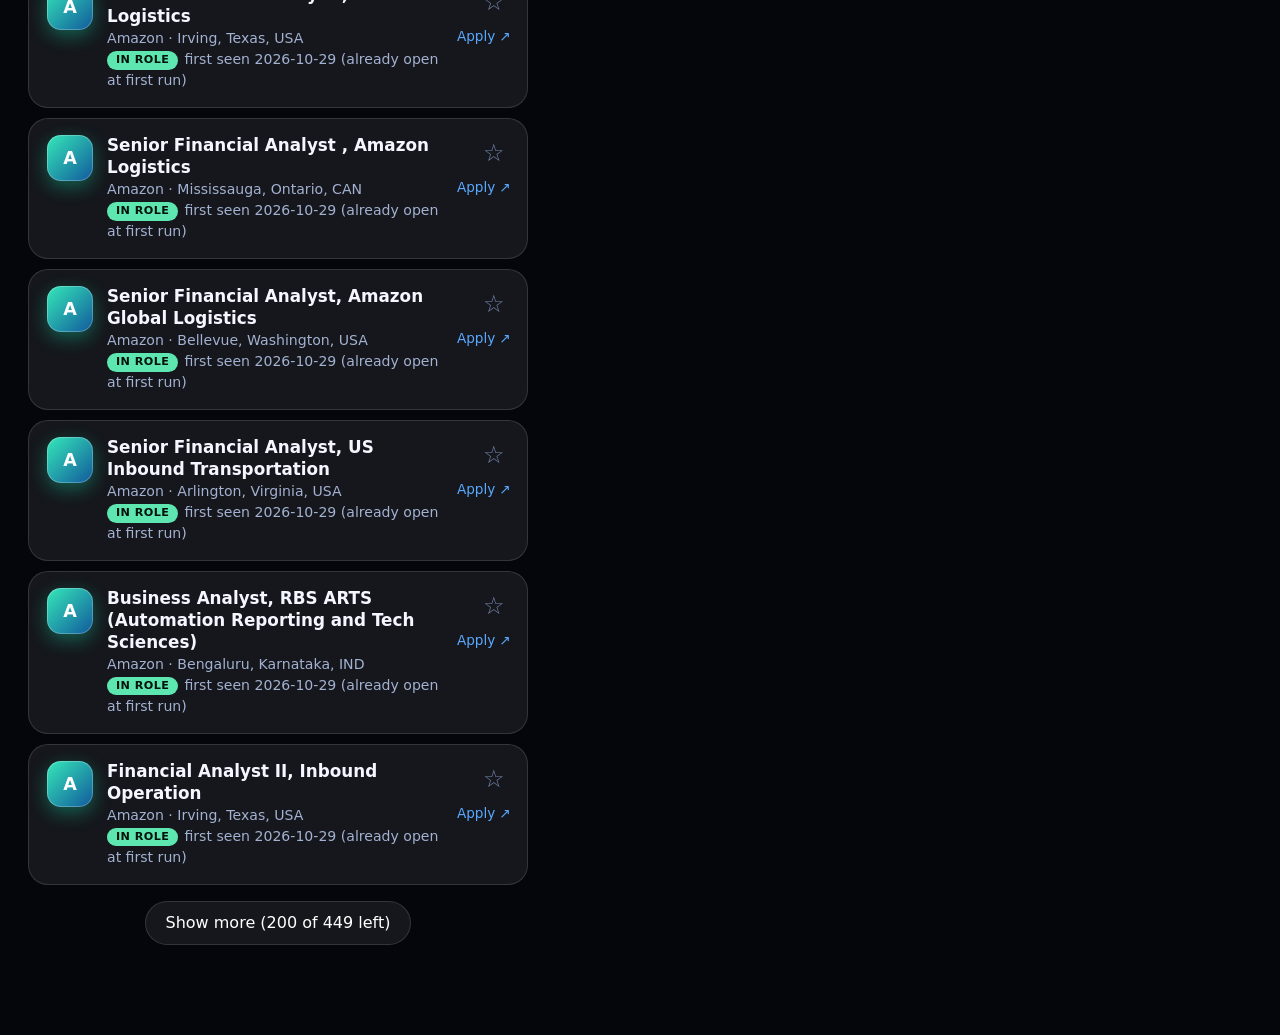
==== commit 3635b556: "Redesign the site: console home-screen look, job-board Browse page Dark ambient background, glass ti" ====
--- a/browse.html
+++ b/browse.html
@@ -1,55 +1,125 @@
-<!doctype html><html lang="en"><head><meta charset="utf-8"><meta name="viewport" content="width=device-width,initial-scale=1"><meta name="theme-color" content="#0f3d2e"><link rel="manifest" href="manifest.webmanifest"><link rel="icon" href="icon-192.png"><link rel="apple-touch-icon" href="icon-192.png"><link rel="stylesheet" href="app.css"><title>Job Watcher: Browse</title></head>
-<body><main><h1>Browse</h1><p class="sub" id="count">Loading…</p>
-<div class="controls">
-  <div class="seg"><button id="roleBtn" class="on">In role</button> <button id="allBtn">All postings</button></div>
-  <input id="q" type="search" placeholder="Search titles">
-  <select id="employer"><option value="">All employers</option></select>
-  <select id="location"><option value="">All locations</option></select>
-  <select id="days"><option value="">Any days open</option><option value="1">1 day or less</option><option value="7">7 days or less</option><option value="30">30 days or less</option><option value="31">More than 30 days</option></select>
-  <select id="sort"><option value="new">Newest first seen</option><option value="old">Oldest first seen</option></select>
-  <button id="starBtn">☆ Shortlist only</button>
+<!doctype html><html lang="en"><head><meta charset="utf-8"><meta name="viewport" content="width=device-width,initial-scale=1"><meta name="theme-color" content="#04060c"><link rel="manifest" href="manifest.webmanifest"><link rel="icon" href="icon-192.png"><link rel="apple-touch-icon" href="icon-192.png"><link rel="stylesheet" href="app.css"><title>Job Watcher: Browse</title></head>
+<body><main><h1>Browse</h1><p class="sub">Find open postings, the way you would on a job board.</p>
+<form class="searchbar" id="search" role="search" autocomplete="off">
+  <label class="field"><span class="ico">⌕</span><input id="q" type="search" placeholder="Job title or company" aria-label="Job title or company"></label>
+  <label class="field"><span class="ico">⌖</span><input id="location" type="search" list="locations" placeholder="Location" aria-label="Location"><datalist id="locations"></datalist></label>
+  <button class="btn primary" type="submit">Find jobs</button>
+</form>
+<div class="filters">
+  <div class="seg"><button id="roleBtn" class="btn on" type="button">In role</button><button id="allBtn" class="btn" type="button">All postings</button></div>
+  <select id="employer" aria-label="Employer"><option value="">Employer</option></select>
+  <select id="days" aria-label="Days open"><option value="">Days open</option><option value="1">1 day or less</option><option value="7">7 days or less</option><option value="30">30 days or less</option><option value="31">More than 30 days</option></select>
+  <select id="sort" aria-label="Sort by first seen"><option value="new">Newest first seen</option><option value="old">Oldest first seen</option></select>
+  <button id="starBtn" class="btn" type="button">☆ Saved <span id="savedN">0</span></button>
 </div>
-<div id="list"></div><p><button id="more" hidden>Show more</button></p></main>
+<div class="resultsbar" id="count">Loading…</div>
+<div class="split">
+  <div><div class="results" id="list"></div><p class="more"><button class="btn" id="more" type="button" hidden>Show more</button></p></div>
+  <aside class="detail" id="detail" aria-live="polite"></aside>
+</div></main>
 <script src="app.js"></script>
 <script>
-const KEY = "job-watcher-shortlist";
+const KEY = "job-watcher-shortlist";  // same key as before, so earlier stars are kept
 let saved = new Set();
 try { saved = new Set(JSON.parse(localStorage.getItem(KEY) || "[]")); } catch (e) {}
 const persist = () => { try { localStorage.setItem(KEY, JSON.stringify([...saved])); } catch (e) {} };
 const $ = id => document.getElementById(id);
-let open = [], today = "", inRoleOnly = true, starOnly = false, limit = 100;
+let open = [], today = "", inRoleOnly = true, starOnly = false, limit = 100, selId = null, view = [];
 
-function fill(sel, values) {
-  const cur = sel.value;
-  [...new Set(values)].filter(Boolean).sort((a, b) => a.localeCompare(b)).forEach(v => sel.insertAdjacentHTML("beforeend", `<option>${esc(v)}</option>`));
-  sel.value = cur;
+function fillEmployers(values) {
+  [...new Set(values)].filter(Boolean).sort((a, b) => a.localeCompare(b))
+    .forEach(v => $("employer").insertAdjacentHTML("beforeend", `<option>${esc(v)}</option>`));
 }
+function fillLocations(rows) {  // the most common places, as suggestions; any text still filters
+  const n = new Map(); rows.forEach(r => r.location && n.set(r.location, (n.get(r.location) || 0) + 1));
+  $("locations").innerHTML = [...n].sort((a, b) => b[1] - a[1]).slice(0, 300).map(([l]) => `<option value="${esc(l)}">`).join("");
+}
+const daysOpen = r => dayNum(today) - dayNum(r.first_seen);
+
 function render() {
-  const q = $("q").value.trim().toLowerCase(), emp = $("employer").value, loc = $("location").value, d = $("days").value;
-  let rs = open.filter(r => (!inRoleOnly || r.in_role) && (!emp || r.employer === emp) && (!loc || r.location === loc) &&
-    (!q || r.title.toLowerCase().includes(q)) && (!starOnly || saved.has(r.posting_id)));
-  if (d) rs = rs.filter(r => { const n = dayNum(today) - dayNum(r.first_seen); return d === "31" ? n > 30 : n <= +d; });
+  const q = $("q").value.trim().toLowerCase(), emp = $("employer").value, loc = $("location").value.trim().toLowerCase(), d = $("days").value;
+  let rs = open.filter(r => (!inRoleOnly || r.in_role) && (!emp || r.employer === emp) && (!loc || r.location.toLowerCase().includes(loc)) &&
+    (!q || r.title.toLowerCase().includes(q) || r.employer.toLowerCase().includes(q)) && (!starOnly || saved.has(r.posting_id)));
+  if (d) rs = rs.filter(r => { const n = daysOpen(r); return d === "31" ? n > 30 : n <= +d; });
   const dir = $("sort").value === "old" ? 1 : -1;
   rs.sort((a, b) => dir * a.first_seen.localeCompare(b.first_seen) || a.posting_id.localeCompare(b.posting_id));
+  view = rs;
+  if (!rs.some(r => r.posting_id === selId)) selId = rs.length ? rs[0].posting_id : null;
   $("count").textContent = `${plural(rs.length, "open posting")}${inRoleOnly ? " in role" : ""}`;
-  $("list").innerHTML = rs.slice(0, limit).map(r => `<div class="row">
-    <button class="star${saved.has(r.posting_id) ? " on" : ""}" data-id="${esc(r.posting_id)}" aria-label="Shortlist" title="Shortlist">${saved.has(r.posting_id) ? "★" : "☆"}</button>
-    <div class="body"><strong>${esc(r.title)}</strong><div class="meta">${esc(r.employer)} · ${esc(r.location) || "no location"} · first seen ${esc(r.first_seen)}${r.first_run ? " (already open at first run)" : ""}</div></div>
-    <a class="apply" href="${esc(safeUrl(r.url))}" rel="noopener" target="_blank">Apply →</a></div>`).join("") || '<p class="meta">No postings match.</p>';
+  $("savedN").textContent = saved.size;
+  $("list").innerHTML = rs.slice(0, limit).map(card).join("") ||
+    `<div class="empty">No postings match. ${inRoleOnly ? "Try <strong>All postings</strong>, or " : "Try "}fewer filters.</div>`;
   $("more").hidden = rs.length <= limit;
+  $("more").textContent = `Show more (${Math.min(200, rs.length - limit)} of ${(rs.length - limit).toLocaleString()} left)`;
+  showDetail();
 }
+function card(r) {
+  const on = saved.has(r.posting_id);
+  return `<div class="job${r.posting_id === selId ? " sel" : ""}" tabindex="0" data-id="${esc(r.posting_id)}">
+    ${mono(r.employer)}
+    <div class="body"><div class="ttl">${esc(r.title)}</div>
+      <div class="meta">${esc(r.employer)} · ${esc(r.location) || "no location"}</div>
+      <div class="meta">${r.in_role ? '<span class="tag">in role</span>' : ""}${(!r.first_run && daysOpen(r) <= 0) ? '<span class="tag alt">new today</span>' : ""}first seen ${esc(r.first_seen)}${r.first_run ? " (already open at first run)" : ""}</div></div>
+    <div class="side"><button class="star${on ? " on" : ""}" data-star="${esc(r.posting_id)}" aria-label="${on ? "Remove from saved" : "Save"}" title="${on ? "Saved" : "Save"}">${on ? "★" : "☆"}</button>
+      <a class="apply" href="${esc(safeUrl(r.url))}" rel="noopener" target="_blank">Apply ↗</a></div></div>`;
+}
+function showDetail() {
+  const r = view.find(x => x.posting_id === selId), el = $("detail");
+  if (!r) { el.innerHTML = '<p class="meta">Select a posting to see its details.</p>'; return; }
+  document.body.style.setProperty("--hue", hueOf(r.employer));
+  const n = daysOpen(r), on = saved.has(r.posting_id);
+  el.innerHTML = `<button class="btn back" id="back" type="button">← Back to results</button>
+    <div class="dhead">${mono(r.employer, true)}<div><h2 class="dtitle">${esc(r.title)}</h2><div class="meta">${esc(r.employer)} · ${esc(r.location) || "no location"}</div></div></div>
+    <div class="badges">${r.in_role ? '<span class="tag">in role</span>' : ""}${(!r.first_run && n <= 0) ? '<span class="tag alt">new today</span>' : ""}${r.first_run ? '<span class="tag dim">open before we started watching</span>' : ""}</div>
+    <div class="actions"><a class="btn primary" href="${esc(safeUrl(r.url))}" rel="noopener" target="_blank">Apply on ${esc(r.employer)} ↗</a>
+      <button class="btn" id="saveBtn" type="button">${on ? "★ Saved" : "☆ Save"}</button></div>
+    <dl><dt>First seen</dt><dd>${esc(r.first_seen)}${r.first_run ? " (the day we started watching this employer)" : ""}</dd>
+      <dt>Open for</dt><dd>${r.first_run ? "at least " : ""}${plural(n, "day")}</dd>
+      <dt>Last seen</dt><dd>${esc(r.last_seen)}</dd>
+      <dt>Source</dt><dd>${esc(r.source)}</dd>
+      <dt>Location</dt><dd>${esc(r.location) || "not listed"}</dd>
+      ${r.department ? `<dt>Department</dt><dd>${esc(r.department)}</dd>` : ""}
+      ${r.posted_date ? `<dt>Posted</dt><dd>${esc(r.posted_date)}</dd>` : ""}</dl>
+    <p class="meta">The full description and requirements are on the employer's own page.</p>`;
+  $("back").onclick = () => document.body.classList.remove("show-detail");
+  $("saveBtn").onclick = () => toggle(r.posting_id);
+}
+function toggle(id) { saved.has(id) ? saved.delete(id) : saved.add(id); persist(); render(); }
+function select(id, reveal) {
+  selId = id;
+  document.querySelectorAll(".job").forEach(e => e.classList.toggle("sel", e.dataset.id === id));
+  showDetail();
+  if (reveal) document.body.classList.add("show-detail");
+}
+
 loadData().then(({ rows, status }) => {
   today = lastRunDate(status);
   open = rows.filter(r => r.status === "open");
-  fill($("employer"), open.map(r => r.employer)); fill($("location"), open.map(r => r.location));
-  ["q", "employer", "location", "days", "sort"].forEach(id => $(id).addEventListener("input", () => { limit = 100; render(); }));
+  fillEmployers(open.map(r => r.employer)); fillLocations(open);
+  ["q", "location", "employer", "days", "sort"].forEach(id => $(id).addEventListener("input", () => { limit = 100; render(); }));
+  $("search").addEventListener("submit", e => { e.preventDefault(); limit = 100; render(); document.activeElement.blur(); });
   $("roleBtn").onclick = () => { inRoleOnly = true; $("roleBtn").classList.add("on"); $("allBtn").classList.remove("on"); limit = 100; render(); };
   $("allBtn").onclick = () => { inRoleOnly = false; $("allBtn").classList.add("on"); $("roleBtn").classList.remove("on"); limit = 100; render(); };
   $("starBtn").onclick = () => { starOnly = !starOnly; $("starBtn").classList.toggle("on", starOnly); limit = 100; render(); };
   $("more").onclick = () => { limit += 200; render(); };
   $("list").addEventListener("click", e => {
-    const b = e.target.closest(".star"); if (!b) return;
-    const id = b.dataset.id; saved.has(id) ? saved.delete(id) : saved.add(id); persist(); render();
+    const s = e.target.closest("[data-star]"); if (s) { toggle(s.dataset.star); return; }
+    if (e.target.closest(".apply")) return;
+    const c = e.target.closest(".job"); if (c) select(c.dataset.id, true);
+  });
+  // Arrow keys move through the list like a console menu; Enter opens the card.
+  document.addEventListener("keydown", e => {
+    if (e.target.closest("input, select, textarea")) return;
+    const k = e.key;
+    if (k === "ArrowDown" || k === "ArrowUp") {
+      const shown = view.slice(0, limit), i = shown.findIndex(r => r.posting_id === selId);
+      const next = shown[Math.max(0, Math.min(shown.length - 1, i + (k === "ArrowDown" ? 1 : -1)))];
+      if (!next) return;
+      e.preventDefault(); select(next.posting_id, false);
+      const el = document.querySelector(`.job[data-id="${CSS.escape(next.posting_id)}"]`);
+      if (el) { el.focus({ preventScroll: true }); el.scrollIntoView({ block: "nearest" }); }
+    } else if (k === "Enter" && e.target.classList.contains("job")) select(e.target.dataset.id, true);
+    else if (k === "Escape") document.body.classList.remove("show-detail");
   });
   render();
 }).catch(showError);
--- a/app.css
+++ b/app.css
@@ -1,51 +1,166 @@
+/* One look for all three pages: a dark console home screen (ambient background, glass tiles,
+   white focus rings, light type, pill buttons). */
+@property --hue { syntax: "<number>"; inherits: true; initial-value: 222; }
 :root {
-  --bg: #f6f7f4; --card: #ffffff; --ink: #1c2420; --muted: #5b6760; --line: #dfe3dc;
-  --brand: #0f3d2e; --accent: #1f8a5b; --accent2: #c9822b; --warn: #b3402a;
-  --font: system-ui, -apple-system, "Segoe UI", Roboto, sans-serif;
-  --serif: Georgia, "Times New Roman", serif;
-}
-@media (prefers-color-scheme: dark) {
-  :root { --bg: #121714; --card: #1b221e; --ink: #e8ede9; --muted: #98a59d; --line: #2c3631;
-          --brand: #0b261d; --accent: #4cc790; --accent2: #e0a357; --warn: #ef8068; }
+  --bg: #04060c; --ink: #f4f7ff; --muted: #a3b2d1; --dim: #6f7fa3;
+  --glass: rgba(255, 255, 255, .07); --glass2: rgba(255, 255, 255, .13); --line: rgba(255, 255, 255, .13);
+  --accent: #5aa9ff; --accent2: #b79cff; --good: #5ee6b0; --warn: #ff7d8d; --gold: #ffd166;
+  --font: "SF Pro Display", "Inter", system-ui, -apple-system, "Segoe UI", Roboto, sans-serif;
+  --focus: 0 0 0 3px #fff, 0 18px 50px rgba(0, 0, 0, .55), 0 0 44px hsl(var(--hue) 90% 62% / .38);
 }
 * { box-sizing: border-box; }
-body { margin: 0; background: var(--bg); color: var(--ink); font: 16px/1.5 var(--font); }
+html { color-scheme: dark; }
+body {
+  margin: 0; min-height: 100vh; color: var(--ink); background: var(--bg);
+  font: 400 16px/1.5 var(--font); --hue: 222; transition: --hue .9s ease; -webkit-font-smoothing: antialiased;
+}
+/* ambient background; the hue follows whatever is selected */
+body::before, body::after { content: ""; position: fixed; z-index: -1; pointer-events: none; }
+body::before {
+  inset: 0;
+  background:
+    radial-gradient(900px 620px at 10% -8%, hsl(var(--hue) 85% 40% / .55), transparent 62%),
+    radial-gradient(820px 620px at 96% 8%, hsl(calc(var(--hue) + 70) 70% 34% / .42), transparent 62%),
+    radial-gradient(1100px 720px at 50% 118%, hsl(calc(var(--hue) - 35) 75% 26% / .55), transparent 62%),
+    linear-gradient(180deg, #071029, #04060c 72%);
+}
+body::after {
+  left: -20vw; right: -20vw; top: 18vh; height: 46vh; opacity: .22; filter: blur(46px);
+  background: conic-gradient(from 90deg at 50% 50%, transparent, hsl(var(--hue) 90% 60%), transparent 40%, hsl(calc(var(--hue) + 80) 90% 62%), transparent 80%);
+  border-radius: 50%; animation: drift 38s ease-in-out infinite alternate;
+}
+@keyframes drift { from { transform: translateX(-6vw) rotate(-6deg); } to { transform: translateX(6vw) rotate(8deg); } }
+@media (prefers-reduced-motion: reduce) { body::after { animation: none; } * { transition: none !important; } }
+
 a { color: var(--accent); }
-header.nav { background: var(--brand); color: #fff; position: sticky; top: 0; z-index: 5; }
-header.nav .in { max-width: 1000px; margin: 0 auto; padding: 0 16px; display: flex; align-items: center; gap: 20px; flex-wrap: wrap; }
-header.nav .brand { font: 700 1.1rem var(--serif); padding: 12px 0; color: #fff; text-decoration: none; }
-header.nav a.link { color: #cfe5da; text-decoration: none; padding: 14px 4px; border-bottom: 3px solid transparent; }
-header.nav a.link.on { color: #fff; border-color: var(--accent); }
-main { max-width: 1000px; margin: 0 auto; padding: 24px 16px 64px; }
-h1, h2, h3 { font-family: var(--serif); line-height: 1.25; }
-h1 { margin: 0 0 4px; }
-.sub { color: var(--muted); margin: 0 0 20px; }
-.grid { display: grid; gap: 12px; grid-template-columns: repeat(auto-fit, minmax(170px, 1fr)); margin: 16px 0 24px; }
-.card, .section { background: var(--card); border: 1px solid var(--line); border-radius: 10px; padding: 14px 16px; }
-.stat .n { font: 700 2rem var(--serif); }
-.stat .l { color: var(--muted); font-size: .85rem; }
-.pills { display: flex; flex-wrap: wrap; gap: 6px; }
-.pill { font-size: .82rem; padding: 3px 10px; border-radius: 999px; border: 1px solid var(--line); background: var(--card); }
-.pill.ok { border-color: var(--accent); } .pill.bad { border-color: var(--warn); color: var(--warn); }
-ul.list { list-style: none; padding: 0; margin: 0; }
-ul.list li { padding: 8px 0; border-bottom: 1px solid var(--line); }
-ul.list li:last-child { border: 0; }
-.meta { color: var(--muted); font-size: .85rem; }
-.tag { font-size: .72rem; background: var(--accent); color: #fff; border-radius: 4px; padding: 1px 6px; margin-right: 6px; }
-.controls { display: grid; gap: 10px; grid-template-columns: repeat(auto-fit, minmax(170px, 1fr)); margin-bottom: 14px; }
-input, select, button { font: inherit; padding: 8px 10px; border: 1px solid var(--line); border-radius: 8px; background: var(--card); color: var(--ink); }
-button { cursor: pointer; }
-.seg button.on { background: var(--accent); color: #fff; border-color: var(--accent); }
-.row { display: flex; gap: 12px; align-items: flex-start; padding: 12px 0; border-bottom: 1px solid var(--line); }
-.row .body { flex: 1; min-width: 0; }
-.star { background: none; border: 0; font-size: 1.4rem; line-height: 1; padding: 0 4px; color: var(--muted); }
-.star.on { color: var(--accent2); }
-.apply { white-space: nowrap; }
-.section { margin: 20px 0; }
-.section h2 { margin-top: 0; }
-svg.chart { width: 100%; height: auto; display: block; }
+header.nav { position: sticky; top: 0; z-index: 10; backdrop-filter: blur(20px) saturate(1.4); -webkit-backdrop-filter: blur(20px) saturate(1.4);
+  background: linear-gradient(180deg, rgba(4, 6, 12, .72), rgba(4, 6, 12, .3)); }
+header.nav .in { max-width: 1320px; margin: 0 auto; padding: 14px 28px; display: flex; align-items: center; gap: 30px; }
+header.nav .brand { display: flex; align-items: center; gap: 10px; color: #fff; text-decoration: none; font-weight: 600; letter-spacing: .02em; }
+header.nav .logo { width: 26px; height: 26px; border-radius: 50%; border: 2px solid #fff; position: relative; box-shadow: 0 0 14px rgba(255, 255, 255, .45); }
+header.nav .logo::after { content: ""; position: absolute; inset: 6px; border-radius: 50%; background: #fff; }
+header.nav a.link { position: relative; color: var(--muted); text-decoration: none; font-size: 1.05rem; padding: 6px 2px; transition: color .15s; }
+header.nav a.link:hover, header.nav a.link:focus-visible { color: #fff; outline: none; }
+header.nav a.link.on { color: #fff; font-weight: 600; }
+header.nav a.link.on::after { content: ""; position: absolute; left: 50%; bottom: -7px; width: 6px; height: 6px; margin-left: -3px; border-radius: 50%; background: #fff; box-shadow: 0 0 10px #fff; }
+header.nav .navchip { margin-left: auto; font-size: .85rem; color: var(--muted); border: 1px solid var(--line); background: var(--glass); border-radius: 999px; padding: 5px 14px; white-space: nowrap; }
+header.nav .navchip:empty { display: none; }
+
+main { max-width: 1320px; margin: 0 auto; padding: 26px 28px 90px; }
+h1, h2, h3 { line-height: 1.2; margin: 0; }
+h1 { font-weight: 300; font-size: clamp(2.2rem, 5vw, 3.2rem); letter-spacing: -.02em; }
+h2 { font-weight: 400; font-size: 1.45rem; letter-spacing: -.005em; }
+.sub { color: var(--muted); margin: 6px 0 26px; }
+.meta { color: var(--muted); font-size: .88rem; }
+.count { font-size: .9rem; color: var(--muted); border: 1px solid var(--line); background: var(--glass); border-radius: 999px; padding: 2px 12px; margin-left: 10px; vertical-align: middle; }
+
+/* tiles */
+.tile { position: relative; display: block; color: inherit; text-decoration: none; background: var(--glass); border: 1px solid var(--line);
+  border-radius: 22px; padding: 18px 20px; backdrop-filter: blur(14px); -webkit-backdrop-filter: blur(14px);
+  transition: transform .2s cubic-bezier(.2, .8, .2, 1), box-shadow .2s, background .2s; }
+.tile:hover, .tile:focus-visible { transform: scale(1.035); background: var(--glass2); box-shadow: var(--focus); outline: none; z-index: 2; }
+.grid { display: grid; gap: 16px; grid-template-columns: repeat(auto-fit, minmax(200px, 1fr)); margin: 0 0 34px; }
+.stat { padding: 22px 24px; min-height: 130px; display: flex; flex-direction: column; justify-content: flex-end; }
+.stat .n { font-weight: 200; font-size: 3.2rem; line-height: 1; letter-spacing: -.03em; }
+.stat .l { color: var(--muted); margin-top: 8px; font-size: .95rem; }
+.stat.hot .n { color: var(--good); } .stat.cold .n { color: var(--warn); }
+.tiles { display: grid; gap: 14px; grid-template-columns: repeat(auto-fill, minmax(290px, 1fr)); }
+.post { display: flex; gap: 14px; align-items: flex-start; }
+.post .body { min-width: 0; flex: 1; }
+.post .ttl { font-weight: 500; line-height: 1.3; display: -webkit-box; -webkit-line-clamp: 2; -webkit-box-orient: vertical; overflow: hidden; }
+.mono { flex: none; width: 46px; height: 46px; border-radius: 14px; display: grid; place-items: center; font-weight: 700; font-size: 1.1rem; color: #fff;
+  background: linear-gradient(135deg, hsl(var(--h) 80% 56%), hsl(calc(var(--h) + 45) 80% 34%)); box-shadow: inset 0 0 0 1px rgba(255, 255, 255, .25), 0 6px 18px hsl(var(--h) 80% 40% / .45); }
+.mono.big { width: 64px; height: 64px; border-radius: 18px; font-size: 1.6rem; }
+.tag { display: inline-block; font-size: .7rem; font-weight: 600; letter-spacing: .04em; text-transform: uppercase; color: #04120c; background: var(--good); border-radius: 999px; padding: 1px 9px; margin-right: 6px; vertical-align: 1px; }
+.tag.alt { background: var(--gold); color: #1c1100; } .tag.dim { background: var(--glass2); color: var(--muted); }
+
+/* panels (Today lists, Market sections) */
+.section { background: var(--glass); border: 1px solid var(--line); border-radius: 26px; padding: 22px 24px; margin: 0 0 30px; backdrop-filter: blur(14px); -webkit-backdrop-filter: blur(14px); }
+.section > h2 { margin-bottom: 12px; }
+.section.bare { background: none; border: 0; padding: 0; backdrop-filter: none; -webkit-backdrop-filter: none; }
+.section.bare > h2 { margin-bottom: 16px; }
+.section p { color: var(--muted); }
+.pills { display: flex; flex-wrap: wrap; gap: 8px; }
+.pill { display: inline-flex; align-items: center; gap: 8px; font-size: .85rem; padding: 5px 14px; border-radius: 999px; border: 1px solid var(--line); background: rgba(255, 255, 255, .05); }
+.pill::before { content: ""; width: 8px; height: 8px; border-radius: 50%; background: var(--good); box-shadow: 0 0 8px var(--good); }
+.pill.bad { border-color: var(--warn); color: var(--warn); } .pill.bad::before { background: var(--warn); box-shadow: 0 0 8px var(--warn); }
+svg.chart { width: 100%; height: auto; display: block; color: #fff; margin: 8px 0 22px; overflow: visible; }
 svg.chart text { fill: var(--muted); font: 11px var(--font); }
-.legend { display: flex; gap: 14px; font-size: .85rem; color: var(--muted); }
-.legend i { display: inline-block; width: 10px; height: 10px; border-radius: 2px; margin-right: 5px; }
-.offline { display: none; background: var(--accent2); color: #1c1100; padding: 6px 16px; text-align: center; font-size: .9rem; }
-#starBtn.on { background: var(--accent2); border-color: var(--accent2); color: #1c1100; }
+svg.chart rect { transition: opacity .15s; } svg.chart rect:hover { opacity: .75; }
+.legend { display: flex; gap: 16px; font-size: .85rem; color: var(--muted); }
+.legend i { display: inline-block; width: 10px; height: 10px; border-radius: 50%; margin-right: 6px; }
+.offline { display: none; background: var(--gold); color: #1c1100; padding: 6px 16px; text-align: center; font-size: .9rem; }
+.card { background: var(--glass); border: 1px solid var(--line); border-radius: 18px; padding: 16px 20px; }
+
+/* buttons and fields */
+.btn, input, select { font: inherit; color: #fff; }
+.btn { display: inline-flex; align-items: center; justify-content: center; gap: 8px; border: 1px solid var(--line); background: var(--glass); border-radius: 999px;
+  padding: 9px 20px; font-weight: 500; text-decoration: none; cursor: pointer; transition: background .15s, transform .15s, box-shadow .15s; white-space: nowrap; }
+.btn:hover { background: var(--glass2); }
+.btn:focus-visible, .star:focus-visible, select:focus-visible { outline: none; box-shadow: var(--focus); }
+.btn.on, .btn.primary { background: #fff; color: #04060c; border-color: #fff; }
+.btn.primary { padding: 12px 28px; font-weight: 600; font-size: 1.02rem; }
+.btn.primary:hover { transform: scale(1.04); box-shadow: var(--focus); }
+select { appearance: none; -webkit-appearance: none; border: 1px solid var(--line); background: var(--glass) url("data:image/svg+xml,%3Csvg xmlns='http://www.w3.org/2000/svg' width='12' height='8'%3E%3Cpath d='M1 1l5 5 5-5' fill='none' stroke='%23a3b2d1' stroke-width='2'/%3E%3C/svg%3E") no-repeat right 14px center;
+  border-radius: 999px; padding: 9px 36px 9px 18px; cursor: pointer; max-width: 100%; }
+select option { background: #0b1226; color: #fff; }
+.star { background: none; border: 0; font-size: 1.5rem; line-height: 1; padding: 6px; border-radius: 50%; color: var(--dim); cursor: pointer; transition: transform .15s, color .15s; }
+.star:hover { color: #fff; transform: scale(1.2); }
+.star.on { color: var(--gold); text-shadow: 0 0 14px rgba(255, 209, 102, .6); }
+
+/* Browse: search bar, filter chips, results list and detail pane */
+.searchbar { display: flex; align-items: center; background: rgba(255, 255, 255, .09); border: 1px solid var(--line); border-radius: 999px; padding: 6px 6px 6px 8px;
+  backdrop-filter: blur(16px); -webkit-backdrop-filter: blur(16px); transition: box-shadow .2s; }
+.searchbar:focus-within { box-shadow: var(--focus); }
+.searchbar .field { flex: 1; display: flex; align-items: center; gap: 10px; padding: 0 16px; min-width: 0; }
+.searchbar .field + .field { border-left: 1px solid var(--line); }
+.searchbar .ico { color: var(--muted); flex: none; }
+.searchbar input { flex: 1; min-width: 0; background: none; border: 0; padding: 10px 0; font-size: 1.05rem; outline: none; }
+.searchbar input::placeholder { color: var(--dim); }
+.filters { display: flex; flex-wrap: wrap; gap: 10px; margin: 16px 0 6px; align-items: center; }
+.seg { display: inline-flex; gap: 4px; padding: 4px; border: 1px solid var(--line); border-radius: 999px; background: var(--glass); }
+.seg .btn { border: 0; background: none; padding: 6px 16px; }
+.seg .btn.on { background: #fff; color: #04060c; }
+#starBtn.on { background: var(--gold); border-color: var(--gold); color: #1c1100; }
+.resultsbar { color: var(--muted); margin: 14px 2px 14px; }
+.split { display: grid; grid-template-columns: minmax(340px, 5fr) 7fr; gap: 24px; align-items: start; }
+.results { display: flex; flex-direction: column; gap: 10px; min-width: 0; }
+.job { display: flex; gap: 14px; align-items: flex-start; padding: 16px 16px 16px 18px; border-radius: 20px; background: var(--glass); border: 1px solid var(--line); cursor: pointer;
+  transition: transform .18s cubic-bezier(.2, .8, .2, 1), box-shadow .18s, background .18s; }
+.job:hover { background: var(--glass2); }
+.job:focus-visible, .job.sel { outline: none; background: var(--glass2); box-shadow: var(--focus); transform: scale(1.012); z-index: 1; }
+.job .body { flex: 1; min-width: 0; }
+.job .ttl { font-weight: 600; font-size: 1.05rem; line-height: 1.3; }
+.job .side { display: flex; flex-direction: column; align-items: flex-end; gap: 6px; }
+.job .apply { font-size: .85rem; color: var(--accent); text-decoration: none; white-space: nowrap; }
+.job .apply:hover { text-decoration: underline; }
+.detail { position: sticky; top: 76px; max-height: calc(100vh - 96px); overflow: auto; background: rgba(255, 255, 255, .08); border: 1px solid var(--line); border-radius: 28px; padding: 30px 32px;
+  backdrop-filter: blur(22px); -webkit-backdrop-filter: blur(22px); }
+.detail .dhead { display: flex; gap: 18px; align-items: center; margin-bottom: 18px; }
+.detail .dtitle { font-weight: 300; font-size: clamp(1.5rem, 2.6vw, 2.1rem); letter-spacing: -.01em; line-height: 1.2; }
+.detail .badges { display: flex; flex-wrap: wrap; gap: 6px; margin-bottom: 22px; }
+.detail .actions { display: flex; flex-wrap: wrap; gap: 12px; margin-bottom: 26px; }
+.detail dl { display: grid; grid-template-columns: max-content 1fr; gap: 10px 26px; margin: 0 0 20px; padding-top: 20px; border-top: 1px solid var(--line); }
+.detail dt { color: var(--muted); } .detail dd { margin: 0; word-break: break-word; }
+.detail .back { display: none; margin-bottom: 18px; }
+.empty { text-align: center; color: var(--muted); padding: 60px 20px; border: 1px dashed var(--line); border-radius: 22px; }
+.more { text-align: center; margin: 16px 0 0; }
+
+@media (max-width: 900px) {
+  main { padding: 18px 16px 80px; }
+  header.nav .in { padding: 12px 16px; gap: 18px; }
+  header.nav .brand span, header.nav .navchip { display: none; }
+  .filters select { flex: 1 1 150px; }
+  .split { grid-template-columns: 1fr; }
+  .detail { display: none; }
+  body.show-detail .detail { display: block; position: fixed; inset: 0; z-index: 30; max-height: none; border-radius: 0; padding: 20px 18px 40px;
+    background: radial-gradient(700px 500px at 20% 0%, hsl(var(--hue) 70% 22%), transparent 70%), #050a1c; backdrop-filter: none; -webkit-backdrop-filter: none; overflow: auto; }
+  body.show-detail { overflow: hidden; }
+  body.show-detail .detail .back { display: inline-flex; }
+  .searchbar { flex-direction: column; border-radius: 26px; padding: 8px; align-items: stretch; }
+  .searchbar .field { padding: 2px 12px; } .searchbar .field + .field { border-left: 0; border-top: 1px solid var(--line); }
+  .searchbar .btn { margin-top: 6px; }
+  .tiles { grid-template-columns: 1fr; }
+  .grid { grid-template-columns: repeat(2, 1fr); }
+  .stat .n { font-size: 2.4rem; }
+}
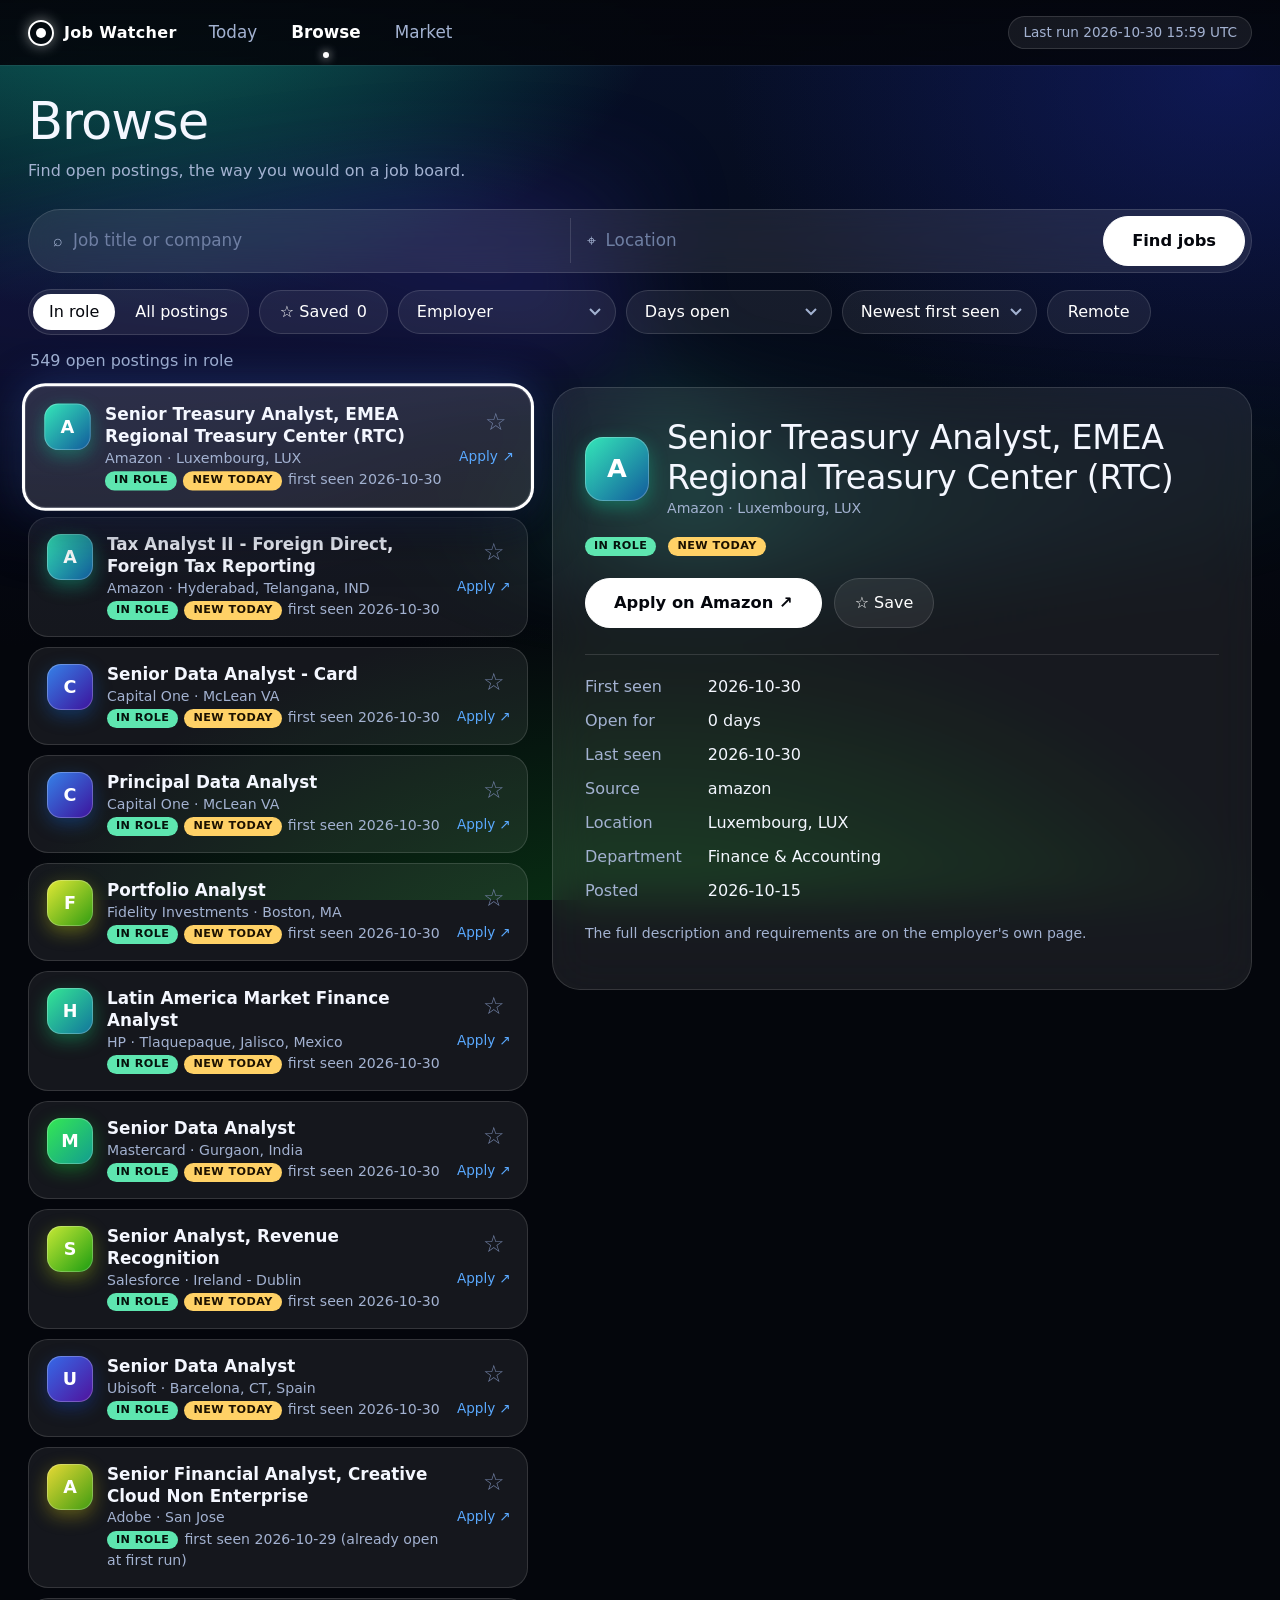
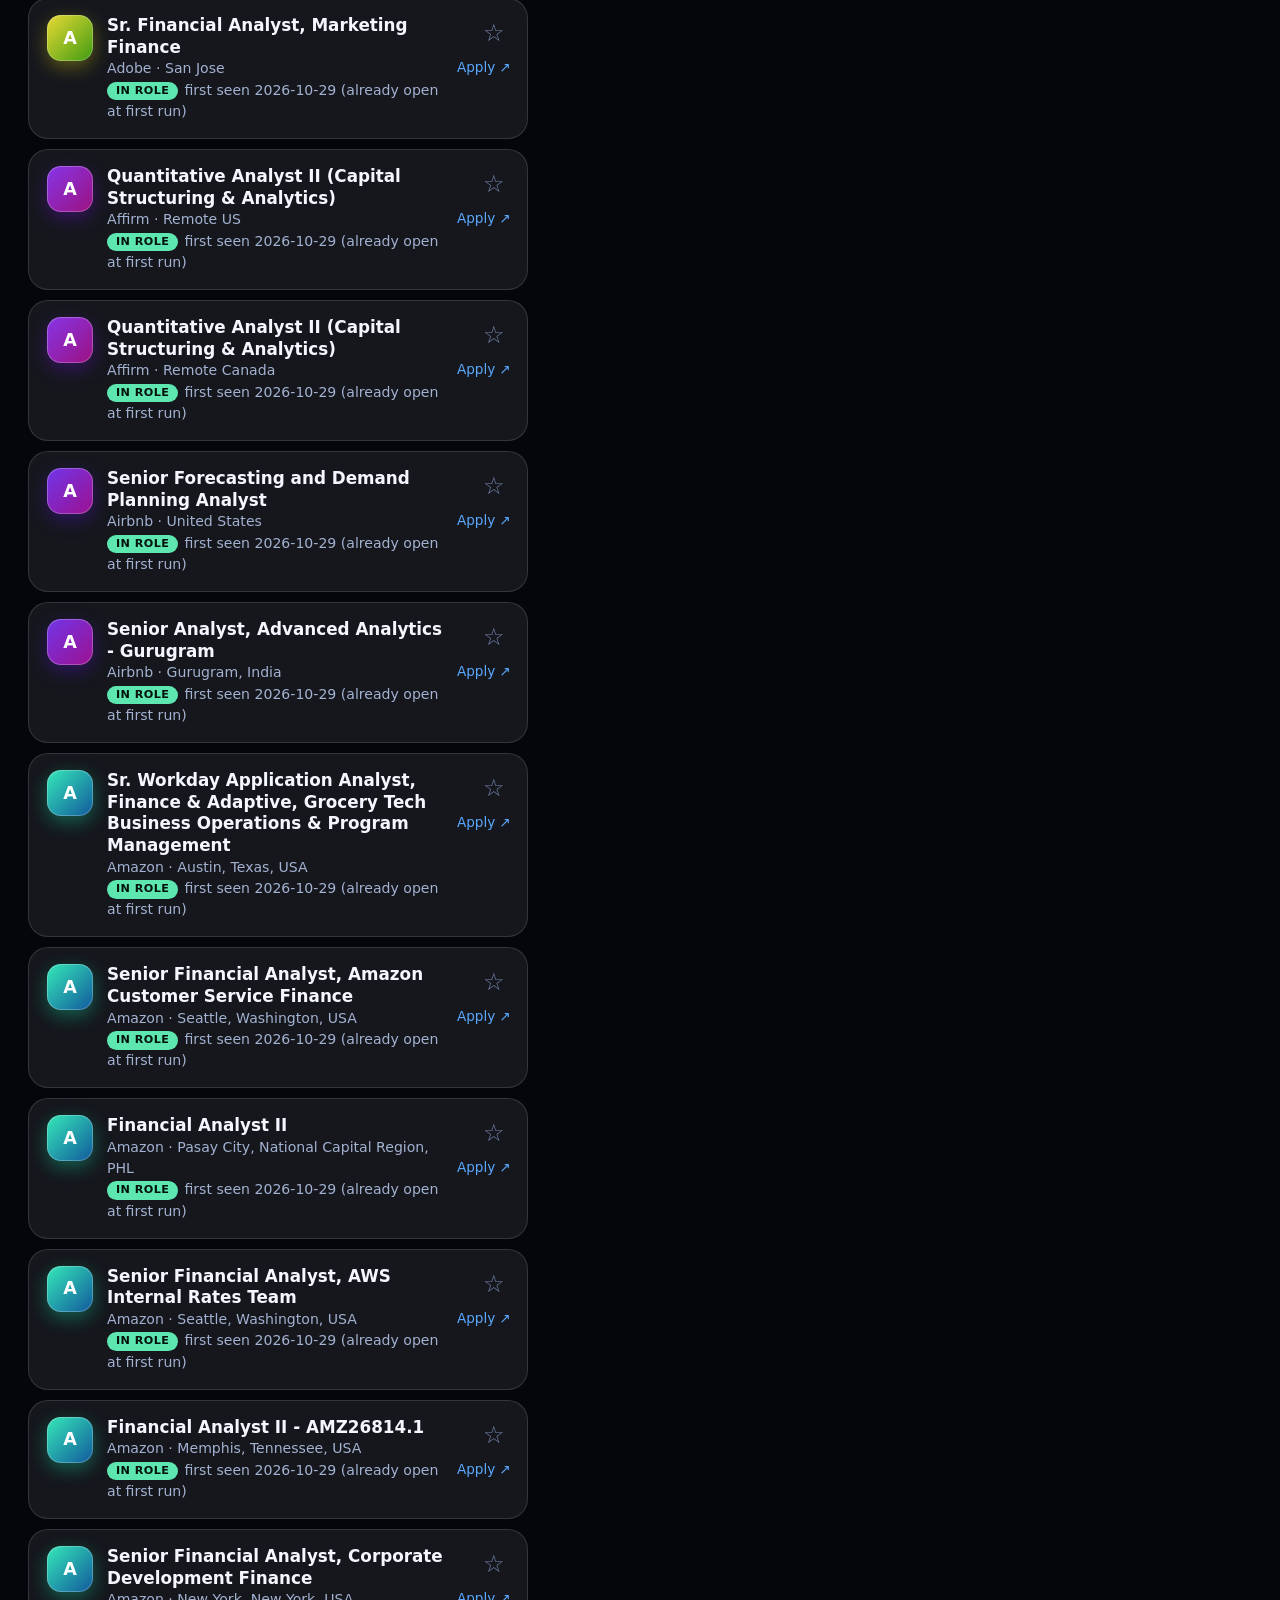
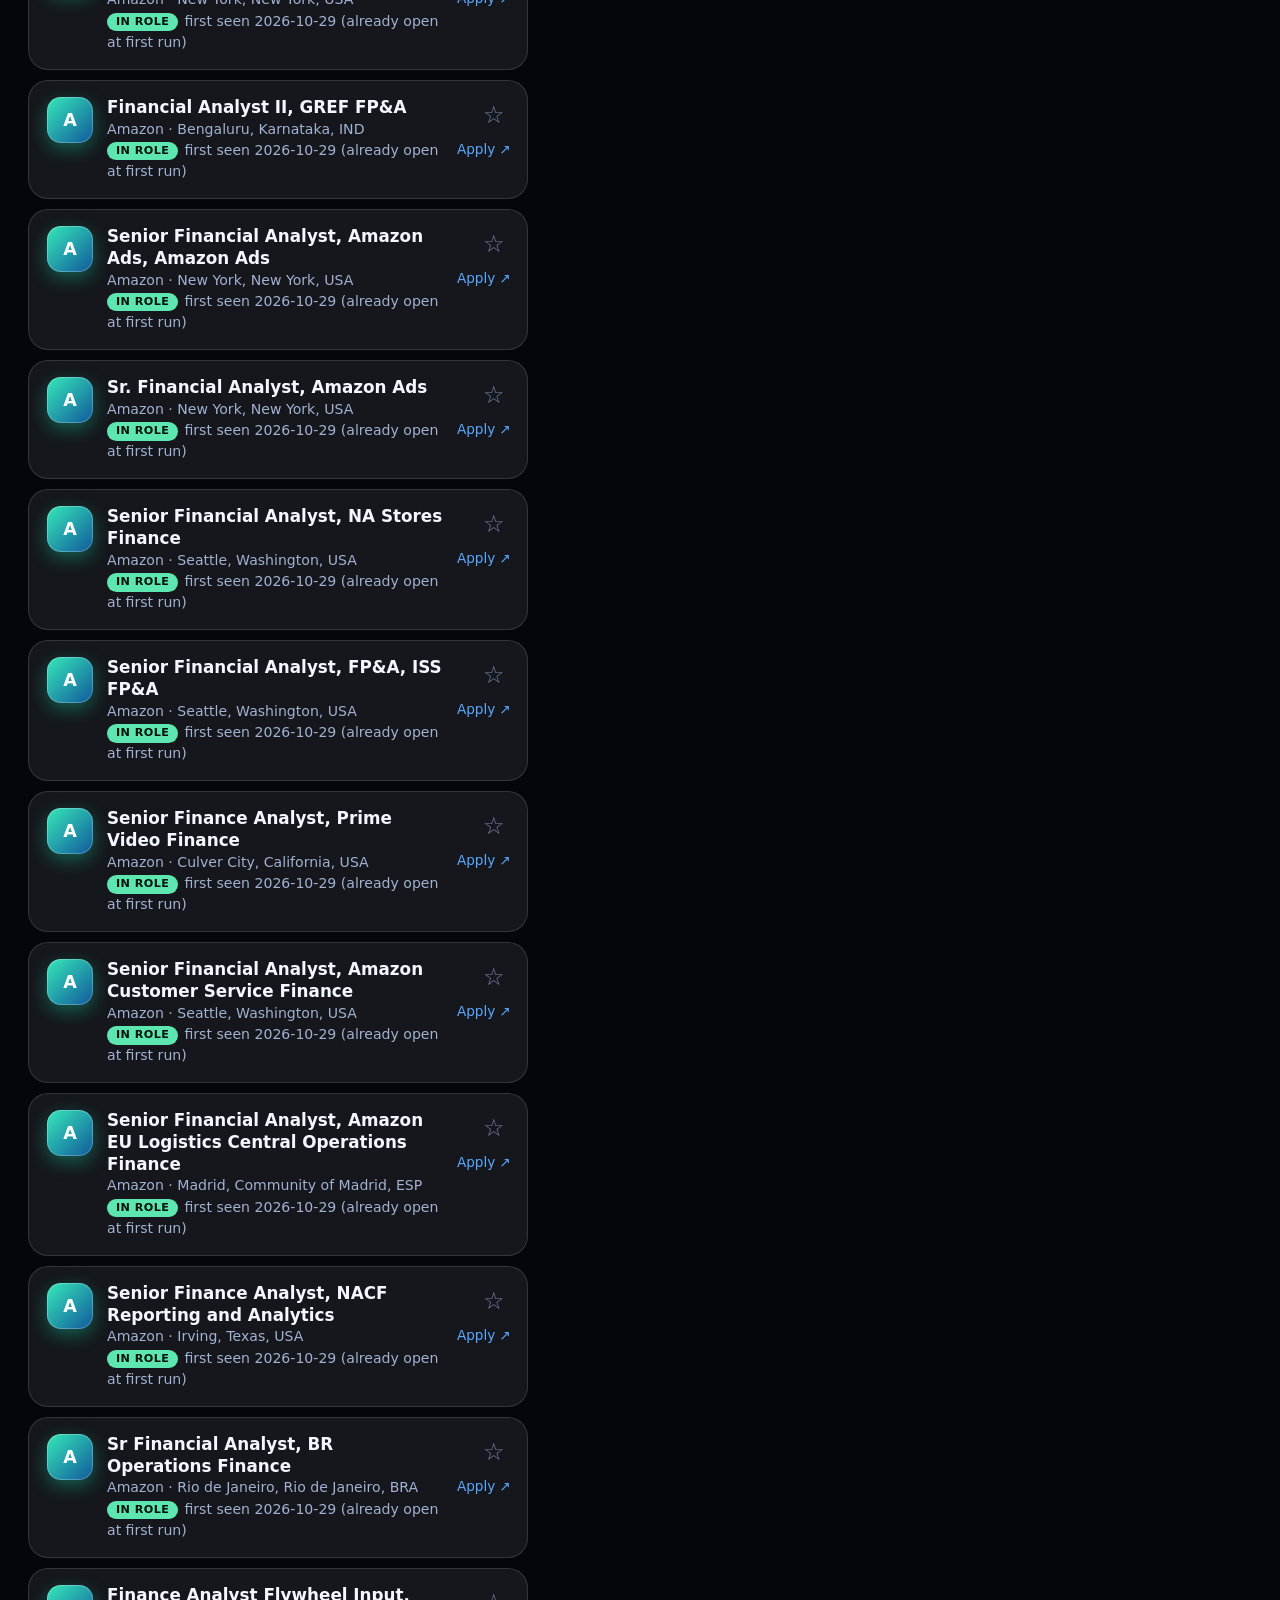
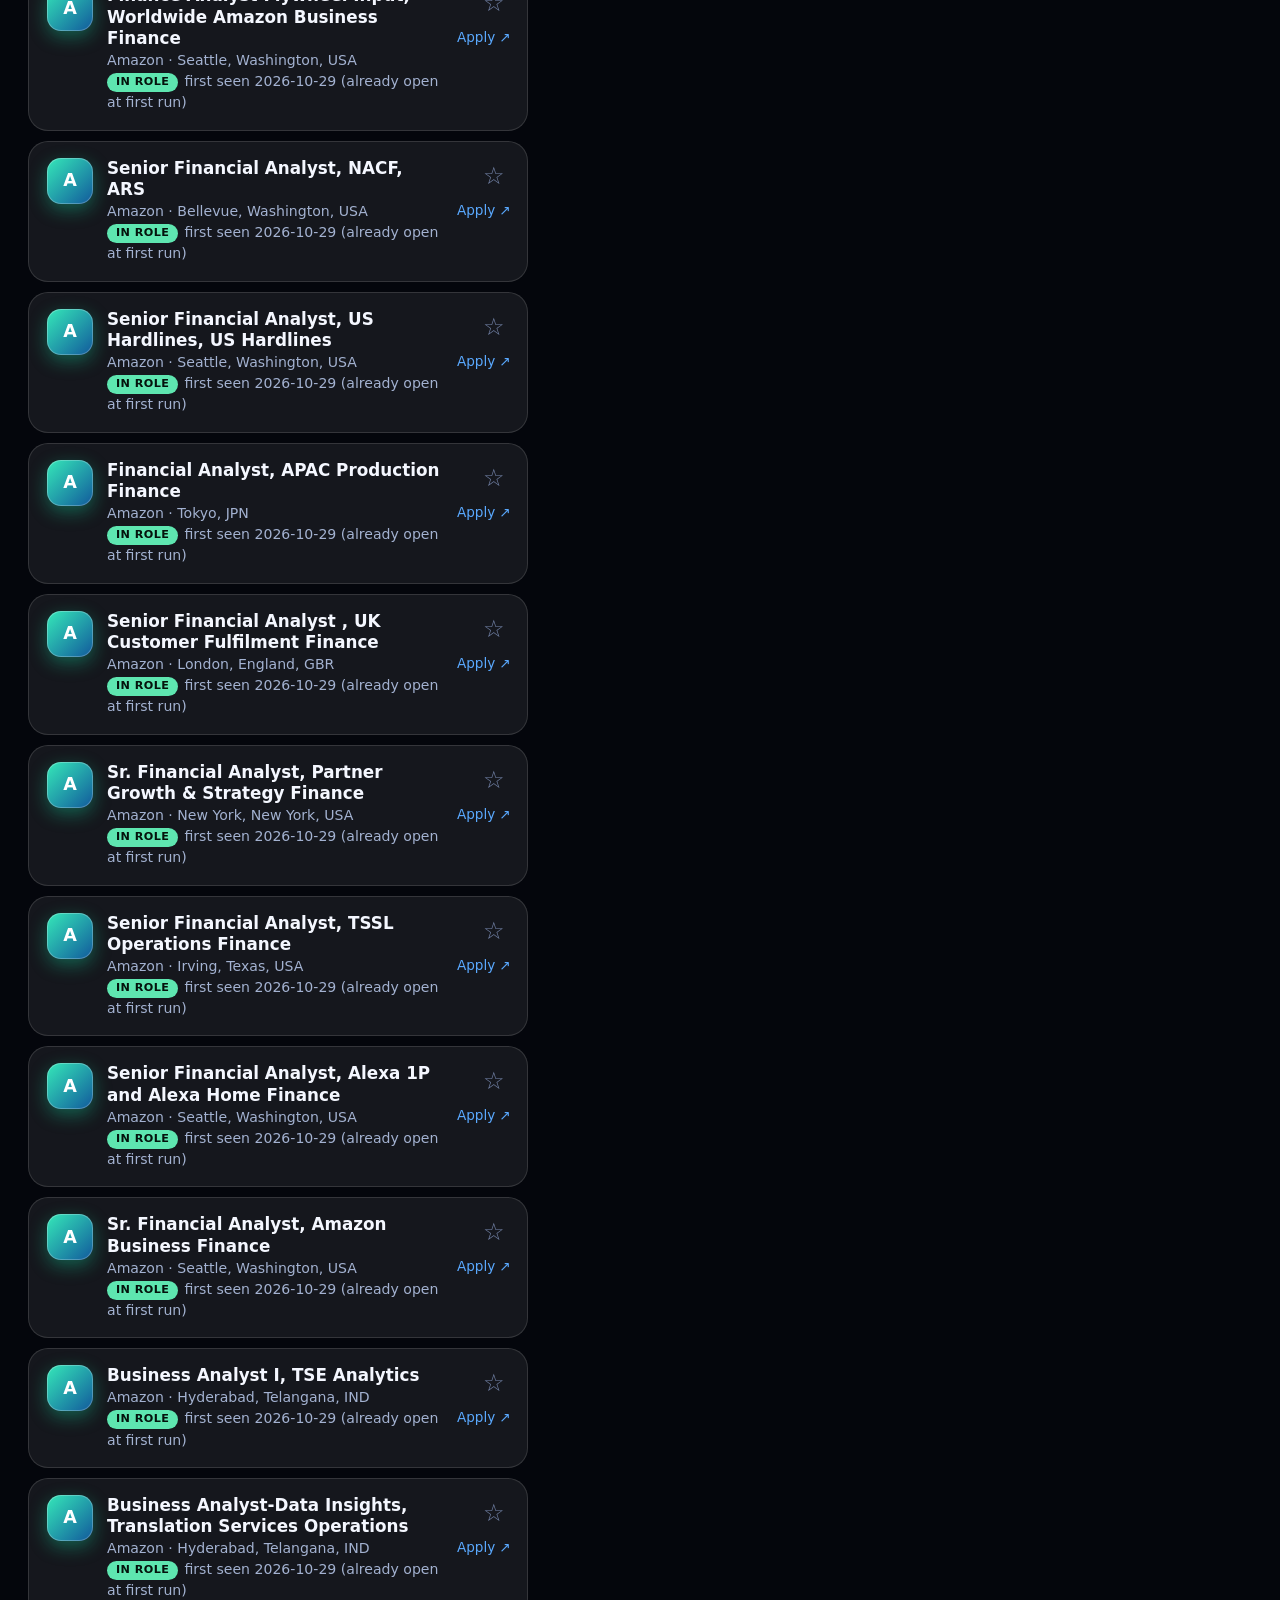
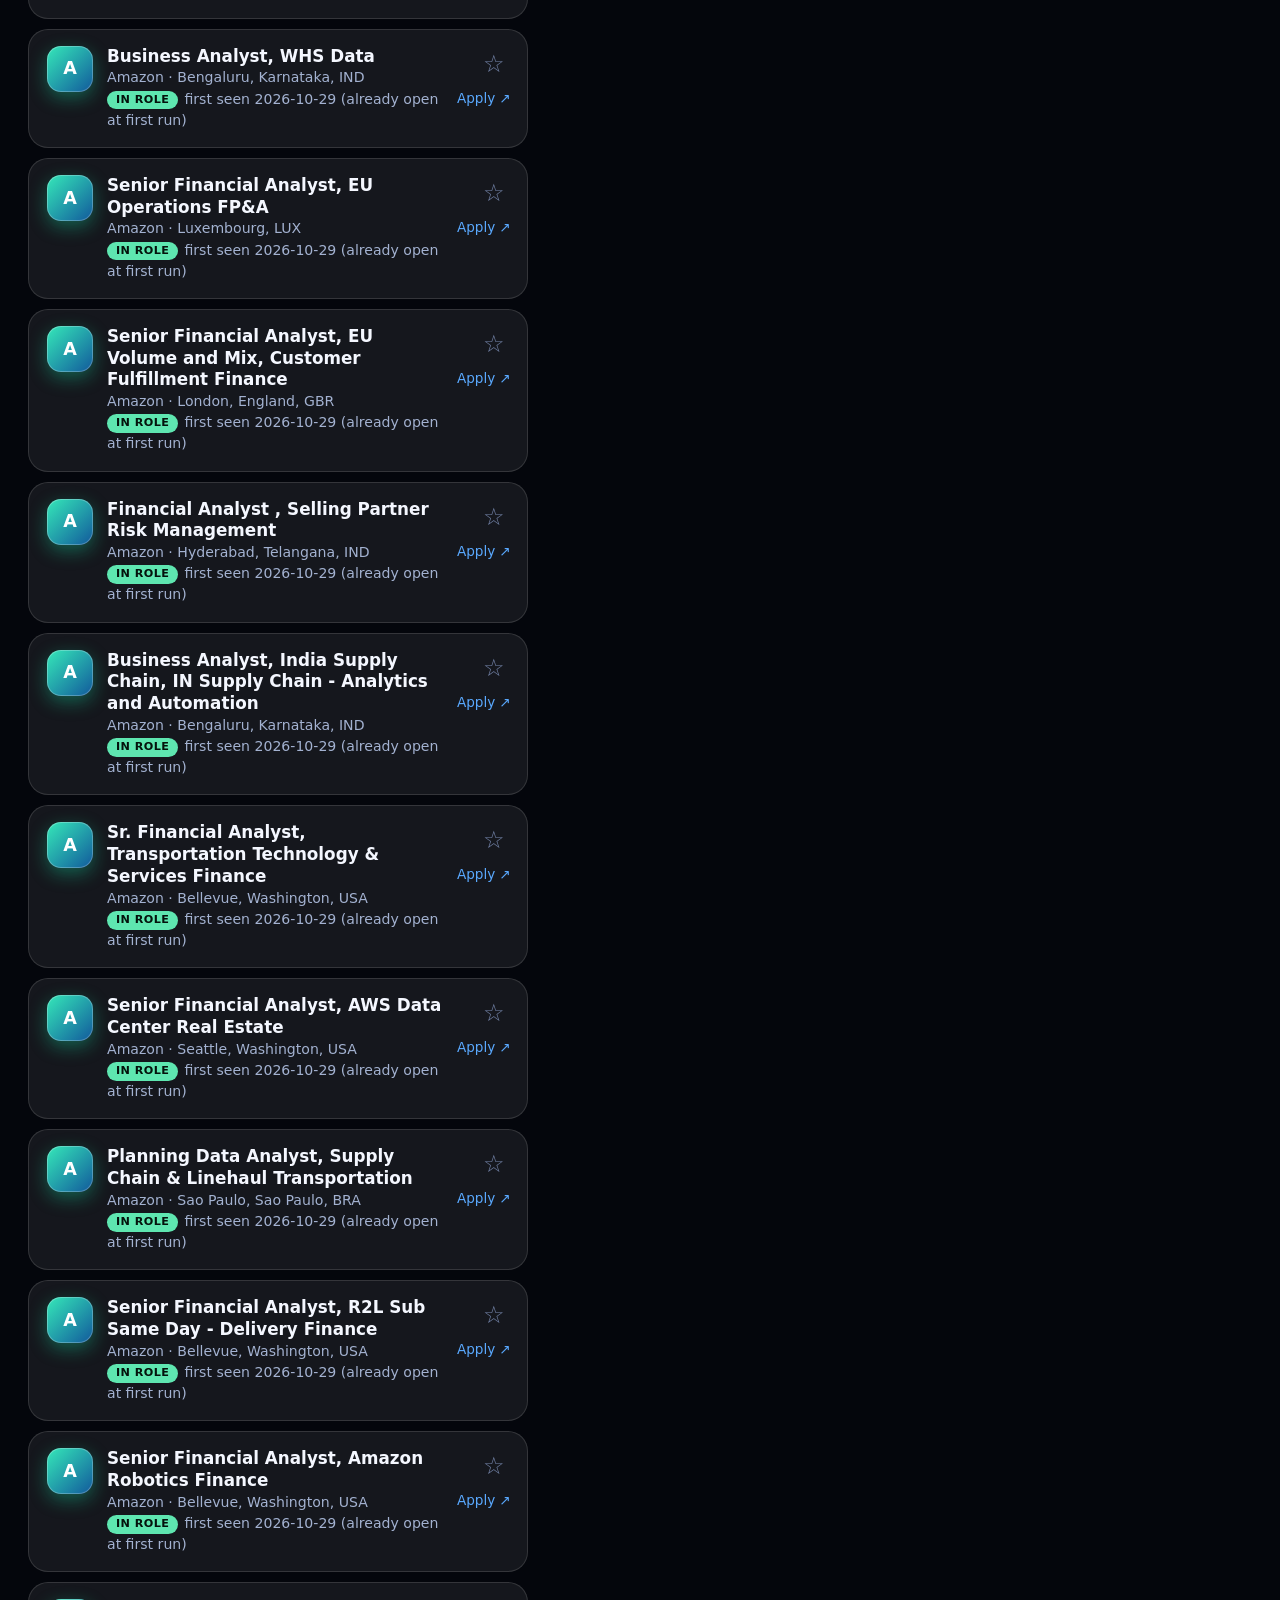
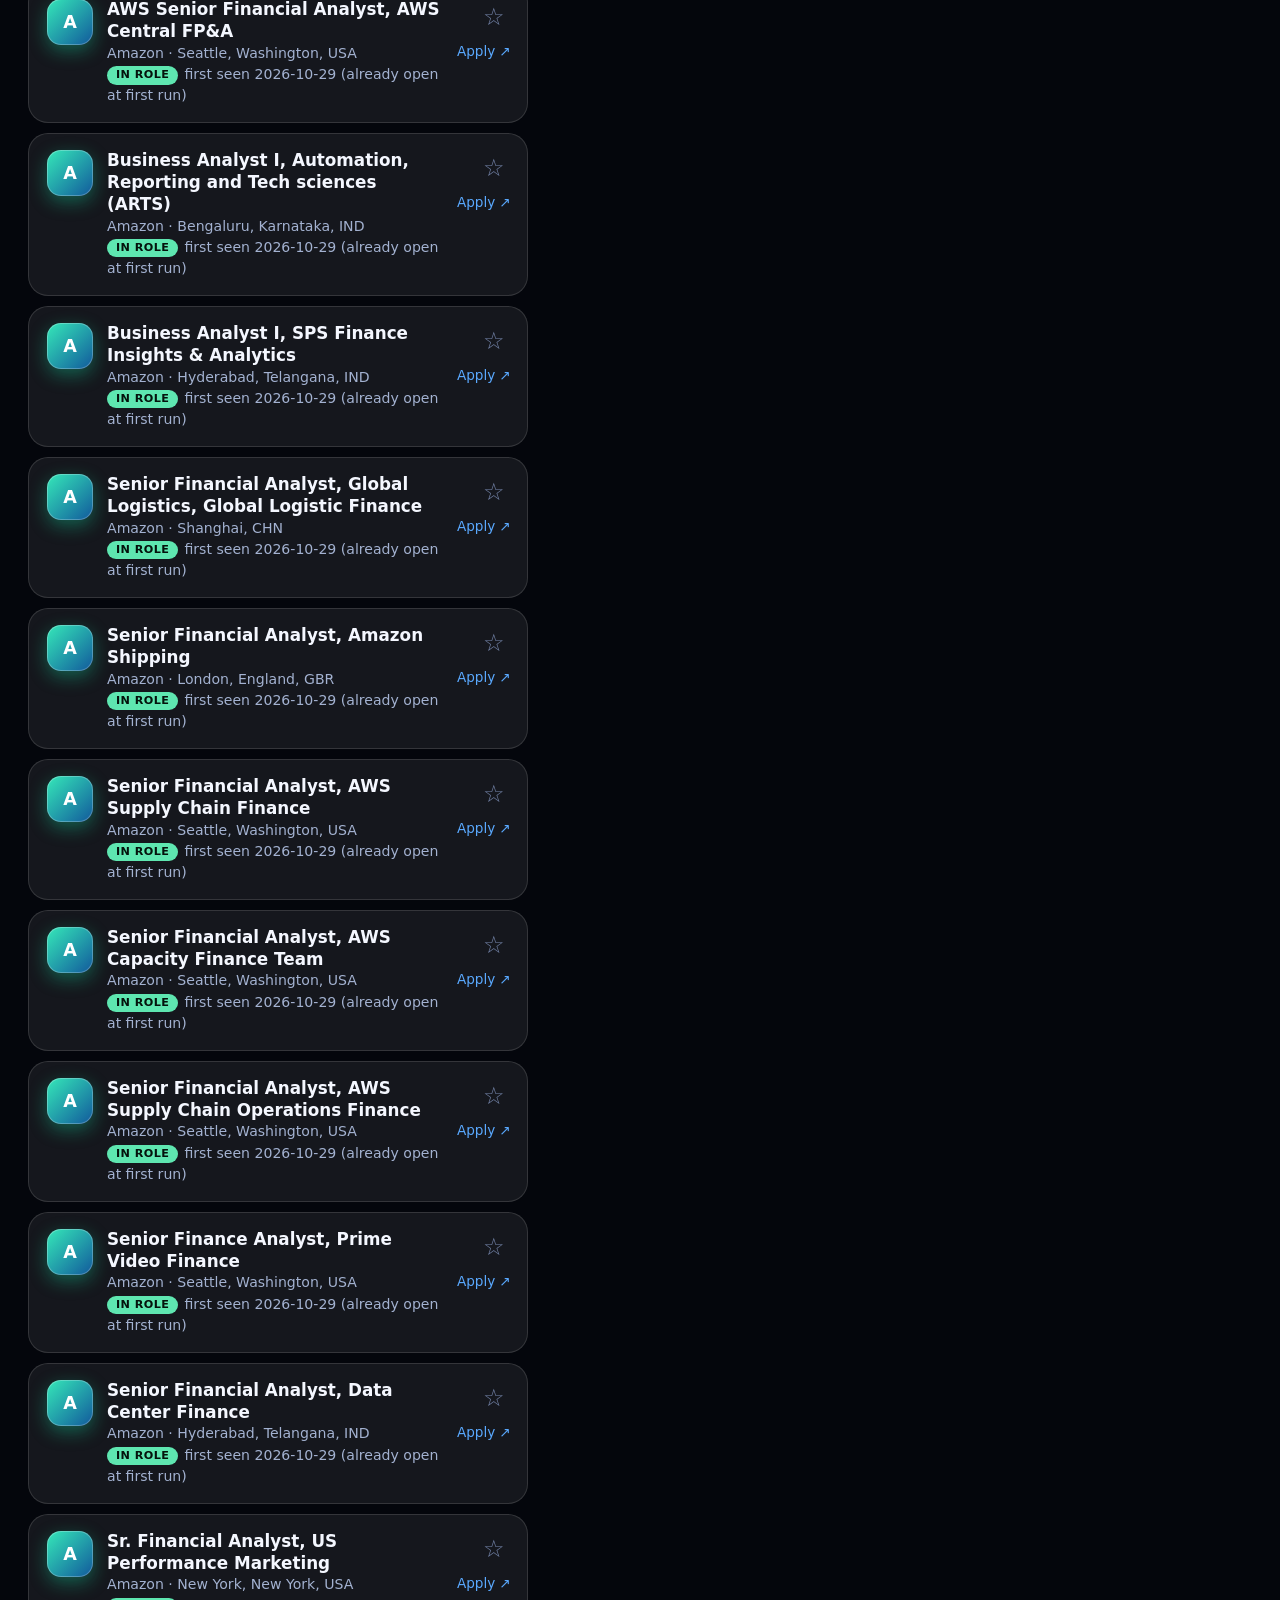
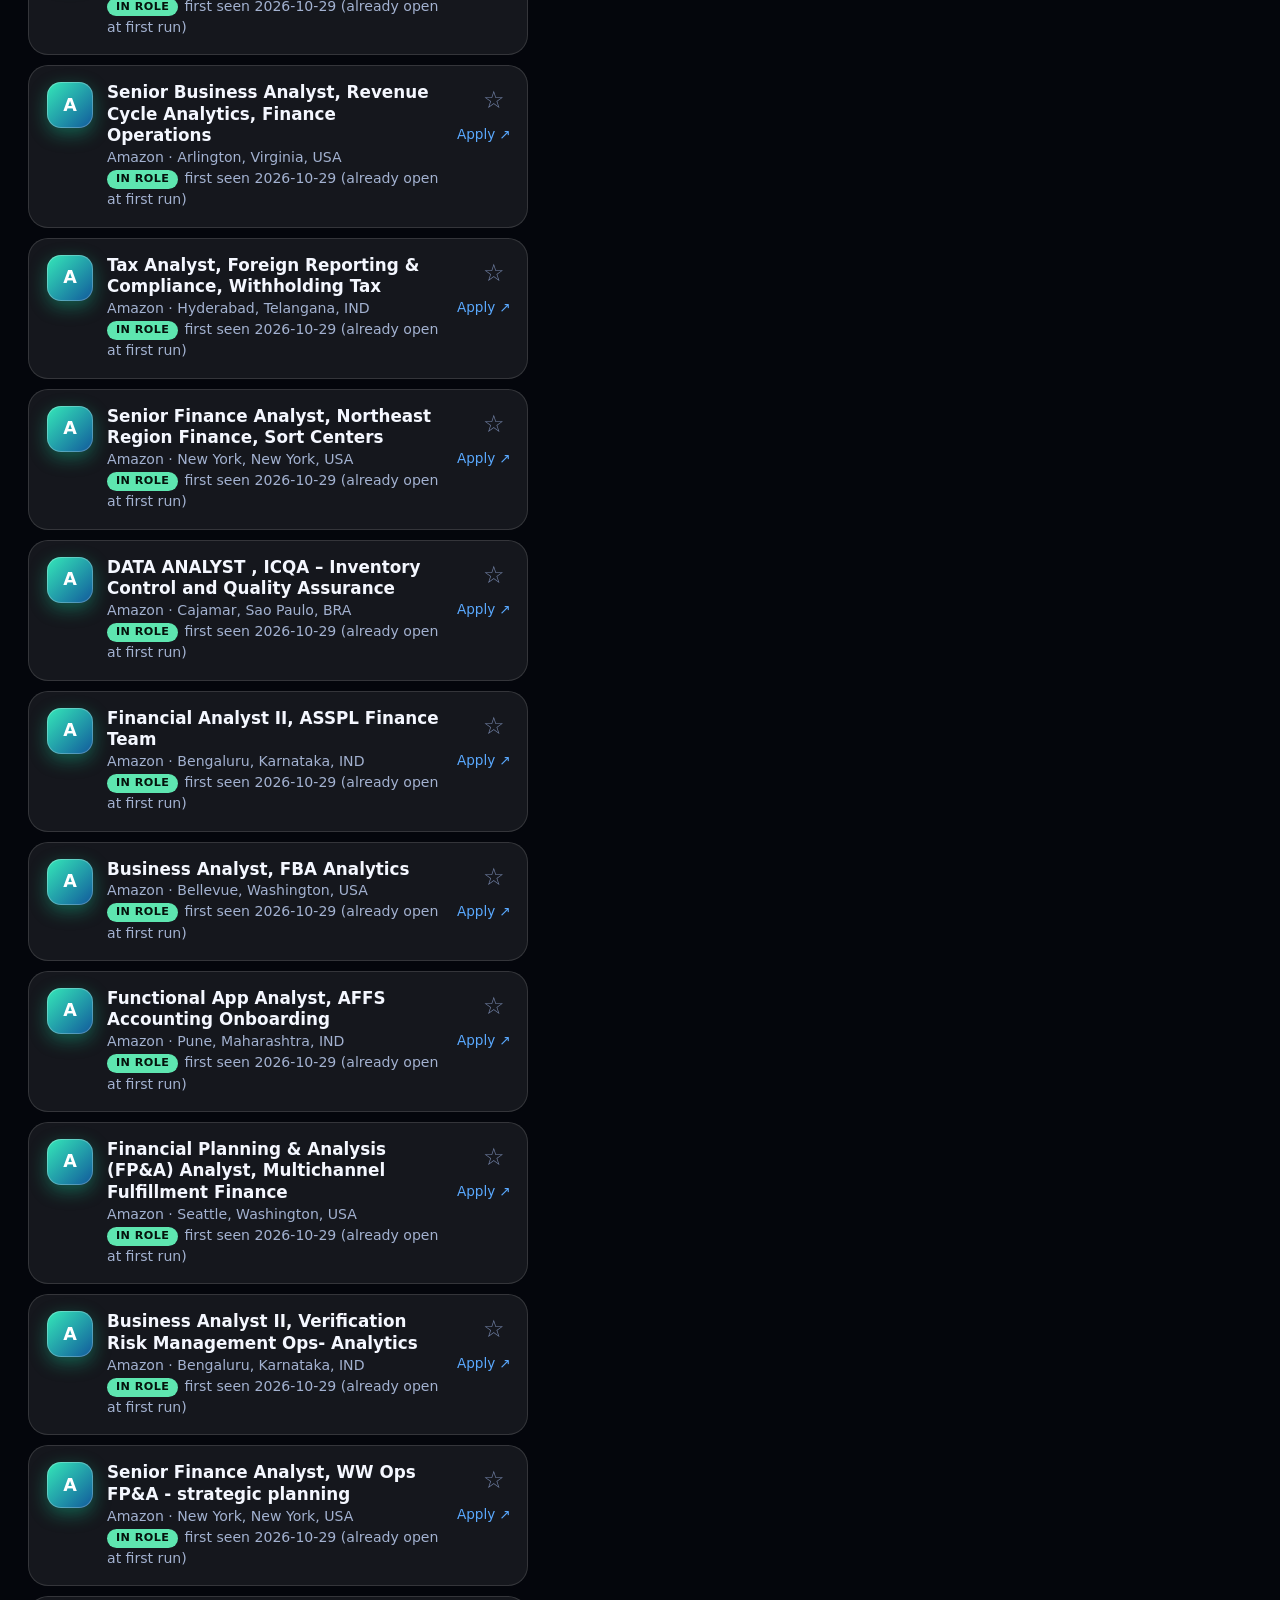
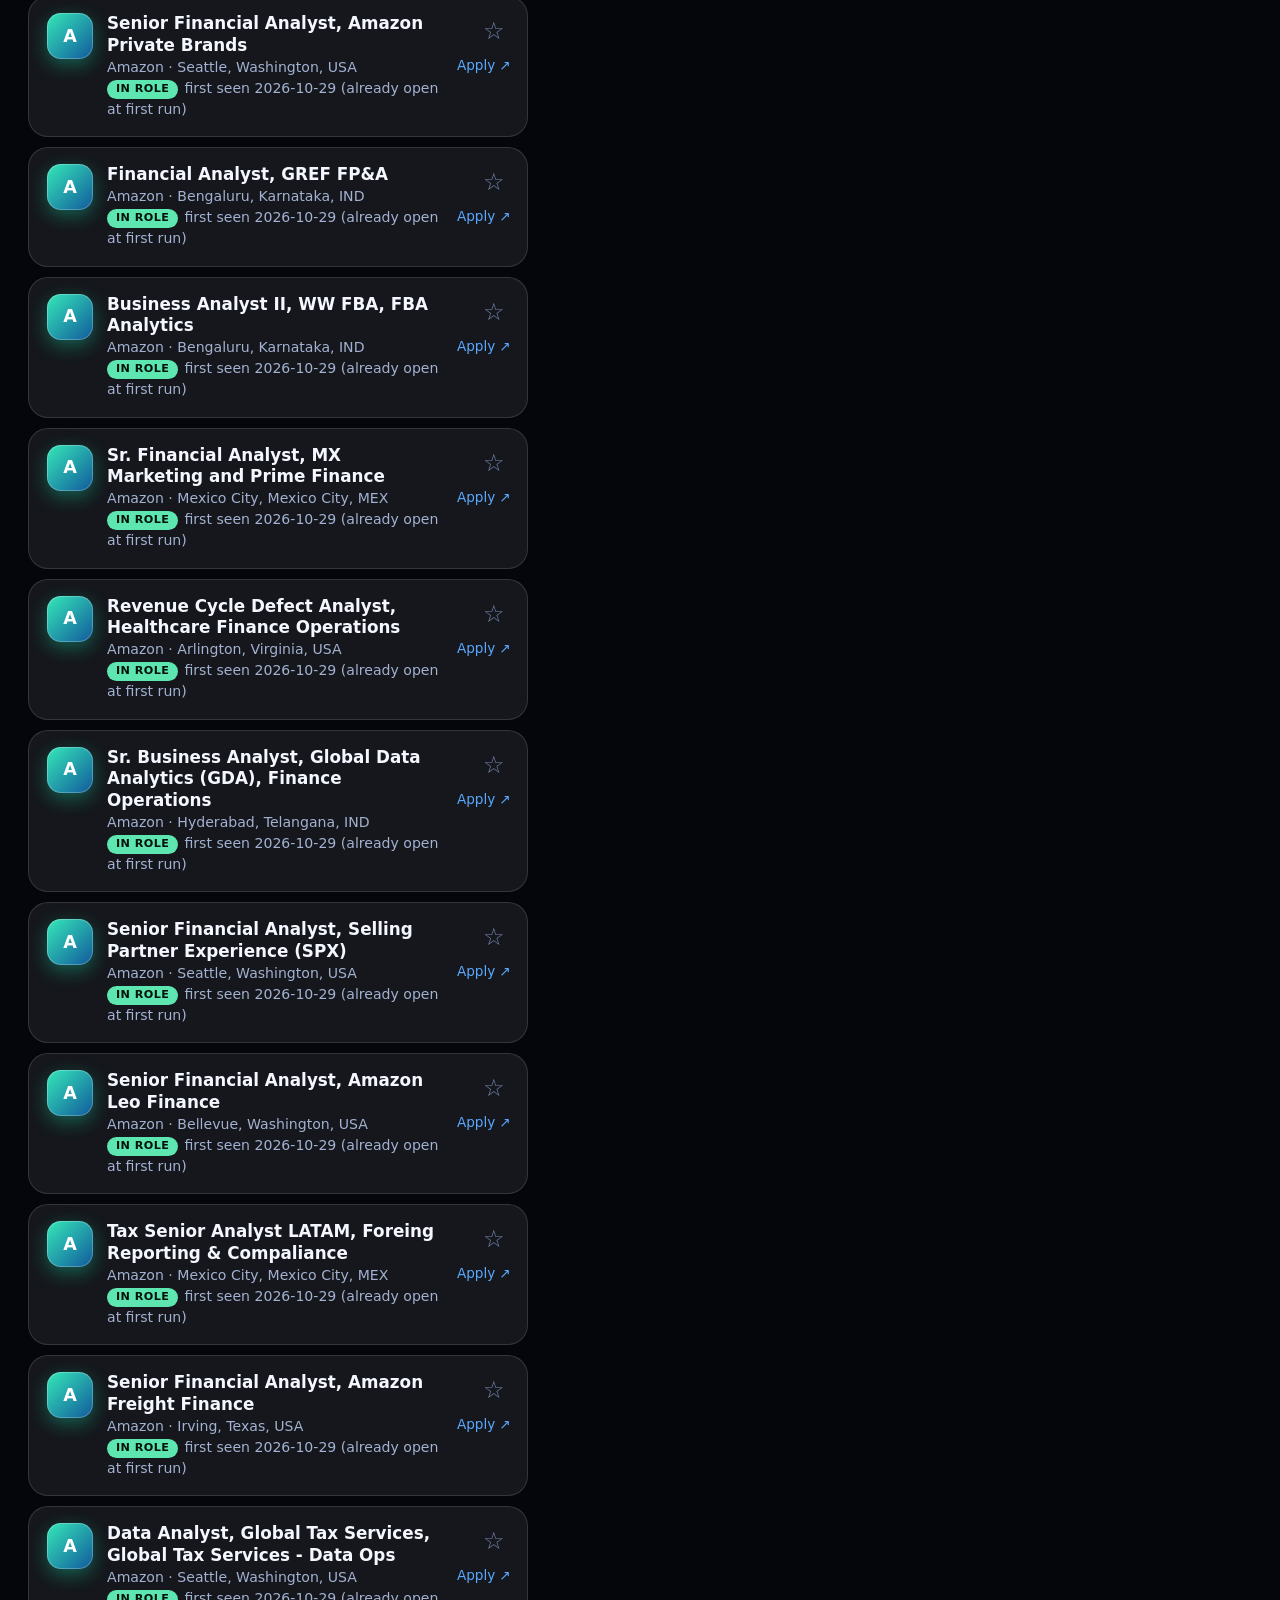
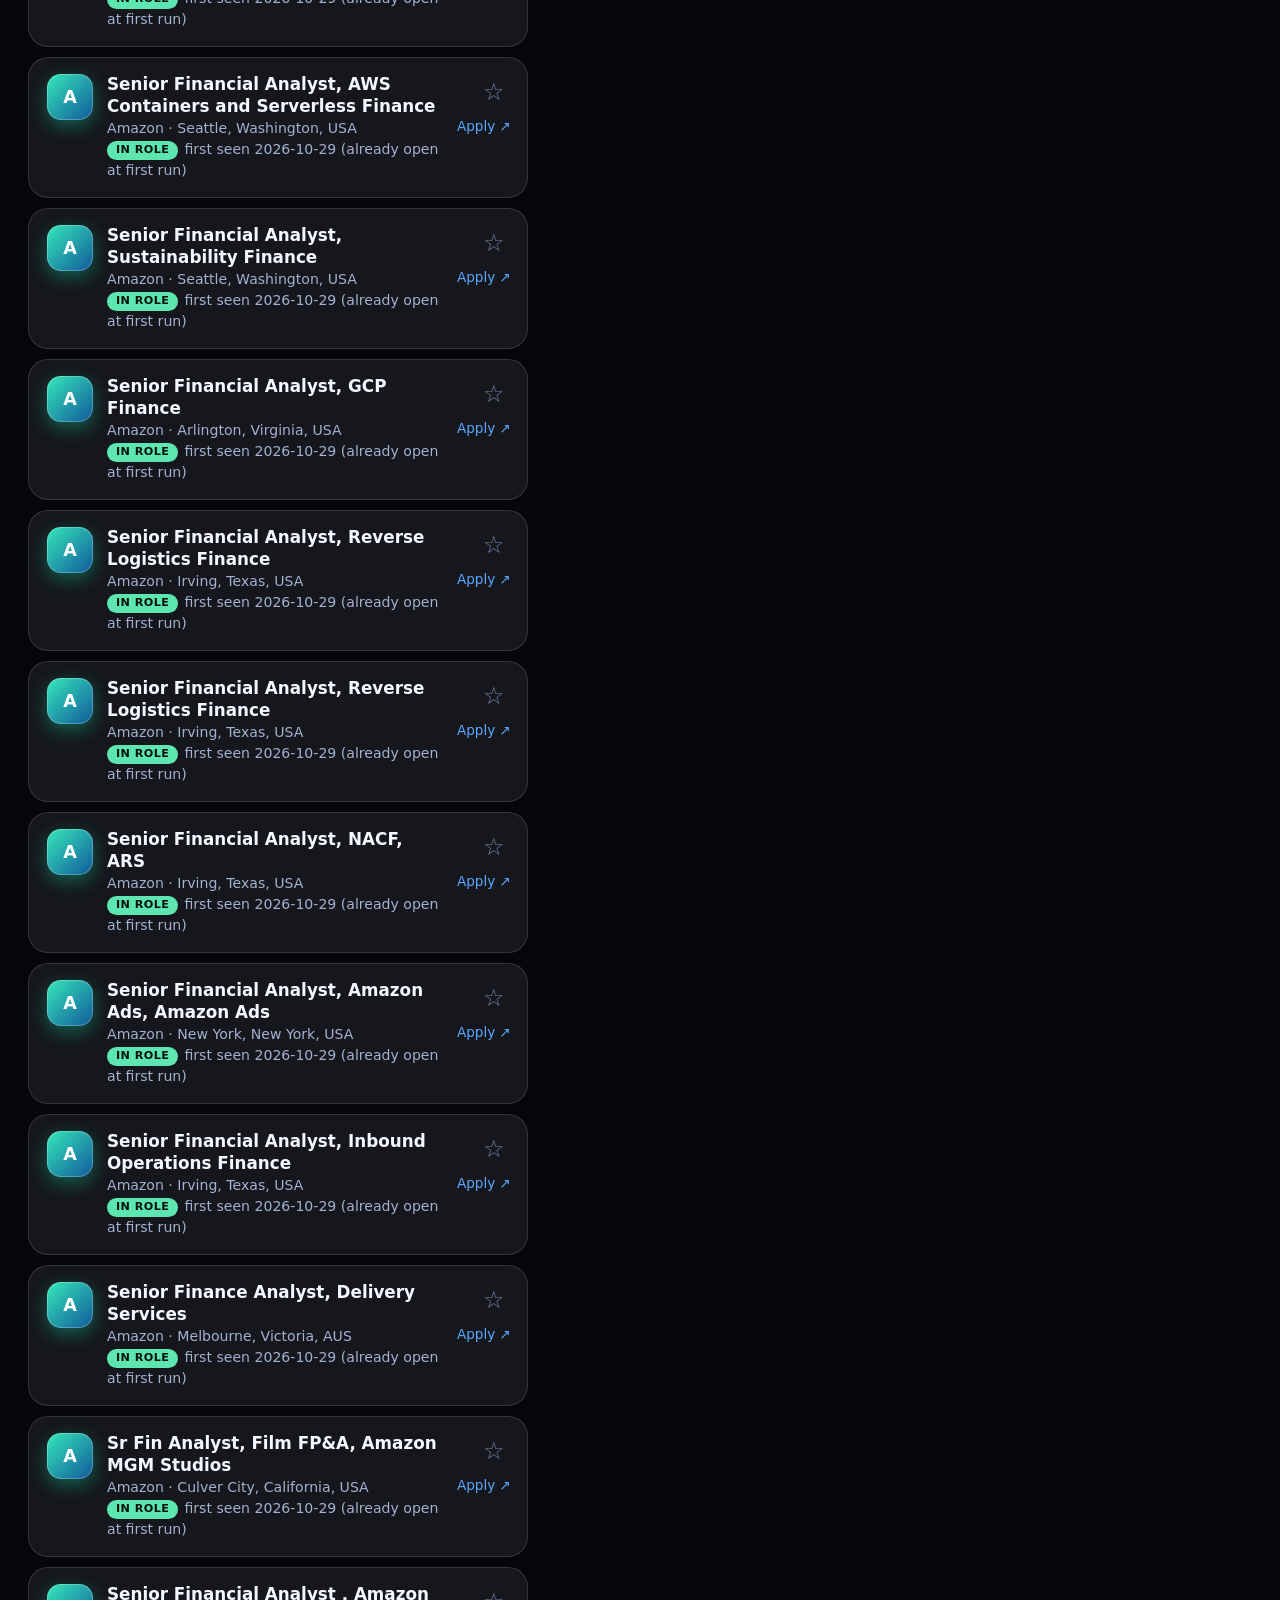
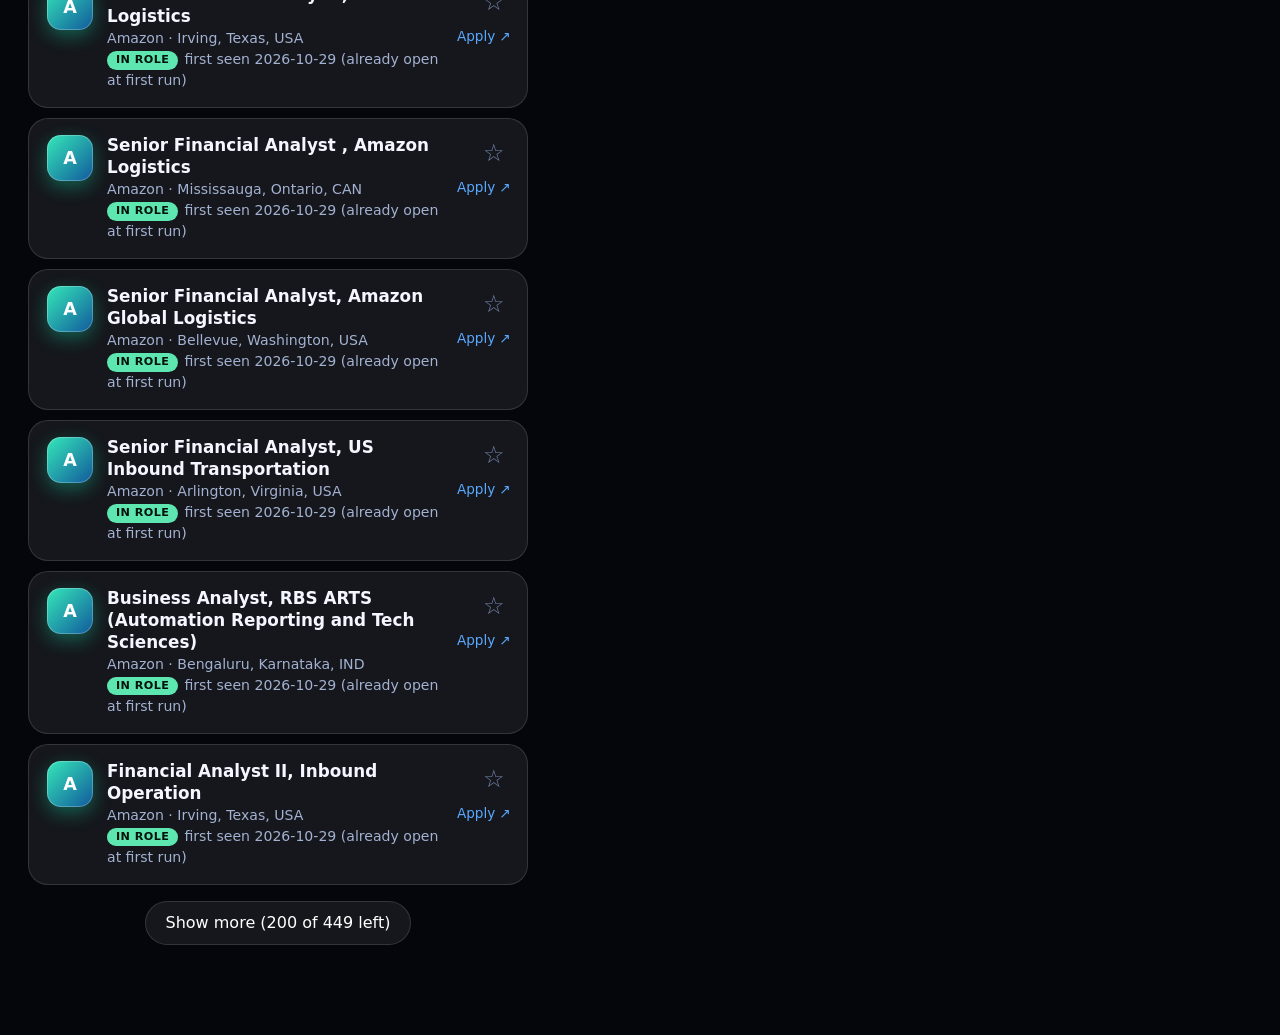
==== commit ad248239: "Site: collapsible Today lists, shareable Browse searches, saved removed jobs Today lists show their " ====
--- a/browse.html
+++ b/browse.html
@@ -5,16 +5,20 @@
   <label class="field"><span class="ico">⌖</span><input id="location" type="search" list="locations" placeholder="Location" aria-label="Location"><datalist id="locations"></datalist></label>
   <button class="btn primary" type="submit">Find jobs</button>
 </form>
-<div class="filters">
-  <div class="seg"><button id="roleBtn" class="btn on" type="button">In role</button><button id="allBtn" class="btn" type="button">All postings</button></div>
-  <select id="employer" aria-label="Employer"><option value="">Employer</option></select>
-  <select id="days" aria-label="Days open"><option value="">Days open</option><option value="1">1 day or less</option><option value="7">7 days or less</option><option value="30">30 days or less</option><option value="31">More than 30 days</option></select>
-  <select id="sort" aria-label="Sort by first seen"><option value="new">Newest first seen</option><option value="old">Oldest first seen</option></select>
+<div class="filters" id="filters">
+  <div class="seg" id="roleSeg"><button id="roleBtn" class="btn on" type="button">In role</button><button id="allBtn" class="btn" type="button">All postings</button></div>
   <button id="starBtn" class="btn" type="button">☆ Saved <span id="savedN">0</span></button>
+  <button id="filterToggle" class="btn filtertoggle" type="button" aria-expanded="false">Filters <span class="n" id="filterN"></span></button>
+  <div class="extra">
+    <select id="employer" aria-label="Employer"><option value="">Employer</option></select>
+    <select id="days" aria-label="Days open"><option value="">Days open</option><option value="1">1 day or less</option><option value="7">7 days or less</option><option value="30">30 days or less</option><option value="31">More than 30 days</option></select>
+    <select id="sort" aria-label="Sort by first seen"><option value="new">Newest first seen</option><option value="old">Oldest first seen</option></select>
+    <button id="remoteBtn" class="btn" type="button">Remote</button>
+  </div>
 </div>
 <div class="resultsbar" id="count">Loading…</div>
 <div class="split">
-  <div><div class="results" id="list"></div><p class="more"><button class="btn" id="more" type="button" hidden>Show more</button></p></div>
+  <div><div class="results" id="list"><div class="job skel"></div><div class="job skel"></div><div class="job skel"></div><div class="job skel"></div></div><p class="more"><button class="btn" id="more" type="button" hidden>Show more</button></p></div>
   <aside class="detail" id="detail" aria-live="polite"></aside>
 </div></main>
 <script src="app.js"></script>
@@ -24,58 +28,92 @@
 try { saved = new Set(JSON.parse(localStorage.getItem(KEY) || "[]")); } catch (e) {}
 const persist = () => { try { localStorage.setItem(KEY, JSON.stringify([...saved])); } catch (e) {} };
 const $ = id => document.getElementById(id);
-let open = [], today = "", inRoleOnly = true, starOnly = false, limit = 100, selId = null, view = [];
+const FIELDS = ["q", "location", "employer", "days", "sort"];
+let rows = [], open = [], today = "", inRoleOnly = true, starOnly = false, remoteOnly = false, limit = 100, selId = null, picked = false, view = [];
+
+// The search and filters live in the URL hash, so a search can be bookmarked, shared and survives a reload.
+function readHash() {
+  const p = new URLSearchParams(location.hash.slice(1));
+  FIELDS.forEach(id => { $(id).value = p.get(id) || (id === "sort" ? "new" : ""); });
+  inRoleOnly = p.get("role") !== "all"; starOnly = p.get("saved") === "1"; remoteOnly = p.get("remote") === "1";
+  selId = p.get("job"); picked = !!selId;
+}
+function writeHash() {
+  const p = new URLSearchParams();
+  FIELDS.forEach(id => { const v = $(id).value.trim(); if (v && !(id === "sort" && v === "new")) p.set(id, v); });
+  if (!inRoleOnly) p.set("role", "all");
+  if (starOnly) p.set("saved", "1");
+  if (remoteOnly) p.set("remote", "1");
+  if (picked && selId) p.set("job", selId);
+  const h = p.toString();
+  try { history.replaceState(null, "", h ? "#" + h : location.pathname + location.search); } catch (e) {}
+}
+function syncControls() {
+  $("roleBtn").classList.toggle("on", inRoleOnly); $("allBtn").classList.toggle("on", !inRoleOnly);
+  $("starBtn").classList.toggle("on", starOnly); $("remoteBtn").classList.toggle("on", remoteOnly);
+  $("roleSeg").classList.toggle("off", starOnly);   // the saved list shows every saved posting
+  const n = ($("employer").value ? 1 : 0) + ($("days").value ? 1 : 0) + ($("sort").value !== "new" ? 1 : 0) + (remoteOnly ? 1 : 0);
+  $("filterN").textContent = n || "";
+}
 
 function fillEmployers(values) {
   [...new Set(values)].filter(Boolean).sort((a, b) => a.localeCompare(b))
     .forEach(v => $("employer").insertAdjacentHTML("beforeend", `<option>${esc(v)}</option>`));
 }
-function fillLocations(rows) {  // the most common places, as suggestions; any text still filters
-  const n = new Map(); rows.forEach(r => r.location && n.set(r.location, (n.get(r.location) || 0) + 1));
+function fillLocations(rs) {  // the most common places, as suggestions; any text still filters
+  const n = new Map(); rs.forEach(r => r.location && n.set(r.location, (n.get(r.location) || 0) + 1));
   $("locations").innerHTML = [...n].sort((a, b) => b[1] - a[1]).slice(0, 300).map(([l]) => `<option value="${esc(l)}">`).join("");
 }
-const daysOpen = r => dayNum(today) - dayNum(r.first_seen);
+const isGone = r => r.status !== "open";
+const age = r => (isGone(r) && r.removed_date ? dayNum(r.removed_date) : dayNum(today)) - dayNum(r.first_seen);
+const isNew = r => !r.first_run && !isGone(r) && r.first_seen === today;
+const REMOTE = /remote/i;
 
 function render() {
   const q = $("q").value.trim().toLowerCase(), emp = $("employer").value, loc = $("location").value.trim().toLowerCase(), d = $("days").value;
-  let rs = open.filter(r => (!inRoleOnly || r.in_role) && (!emp || r.employer === emp) && (!loc || r.location.toLowerCase().includes(loc)) &&
-    (!q || r.title.toLowerCase().includes(q) || r.employer.toLowerCase().includes(q)) && (!starOnly || saved.has(r.posting_id)));
-  if (d) rs = rs.filter(r => { const n = daysOpen(r); return d === "31" ? n > 30 : n <= +d; });
+  // The saved list also keeps postings that have since been removed, marked as removed.
+  const pool = starOnly ? rows.filter(r => !isGone(r) || saved.has(r.posting_id)) : open;
+  let rs = pool.filter(r => (starOnly ? saved.has(r.posting_id) : (!inRoleOnly || r.in_role)) && (!emp || r.employer === emp) &&
+    (!loc || r._loc.includes(loc)) && (!q || r._title.includes(q) || r._emp.includes(q)) &&
+    (!remoteOnly || REMOTE.test(r.location) || REMOTE.test(r.title)));
+  if (d) rs = rs.filter(r => { const n = age(r); return d === "31" ? n > 30 : n <= +d; });
   const dir = $("sort").value === "old" ? 1 : -1;
   rs.sort((a, b) => dir * a.first_seen.localeCompare(b.first_seen) || a.posting_id.localeCompare(b.posting_id));
   view = rs;
-  if (!rs.some(r => r.posting_id === selId)) selId = rs.length ? rs[0].posting_id : null;
-  $("count").textContent = `${plural(rs.length, "open posting")}${inRoleOnly ? " in role" : ""}`;
+  if (!rs.some(r => r.posting_id === selId)) { selId = rs.length ? rs[0].posting_id : null; picked = false; }
+  $("count").textContent = starOnly ? plural(rs.length, "saved posting") : `${plural(rs.length, "open posting")}${inRoleOnly ? " in role" : ""}`;
   $("savedN").textContent = saved.size;
   $("list").innerHTML = rs.slice(0, limit).map(card).join("") ||
-    `<div class="empty">No postings match. ${inRoleOnly ? "Try <strong>All postings</strong>, or " : "Try "}fewer filters.</div>`;
+    `<div class="empty">${starOnly ? "Nothing saved yet. Tap the ☆ on a posting to keep it here." : `No postings match. ${inRoleOnly ? "Try <strong>All postings</strong>, or " : "Try "}fewer filters.`}</div>`;
   $("more").hidden = rs.length <= limit;
   $("more").textContent = `Show more (${Math.min(200, rs.length - limit)} of ${(rs.length - limit).toLocaleString()} left)`;
-  showDetail();
+  syncControls(); writeHash(); showDetail();
 }
 function card(r) {
-  const on = saved.has(r.posting_id);
+  const on = saved.has(r.posting_id), gone = isGone(r);
   return `<div class="job${r.posting_id === selId ? " sel" : ""}" tabindex="0" data-id="${esc(r.posting_id)}">
     ${mono(r.employer)}
     <div class="body"><div class="ttl">${esc(r.title)}</div>
       <div class="meta">${esc(r.employer)} · ${esc(r.location) || "no location"}</div>
-      <div class="meta">${r.in_role ? '<span class="tag">in role</span>' : ""}${(!r.first_run && daysOpen(r) <= 0) ? '<span class="tag alt">new today</span>' : ""}first seen ${esc(r.first_seen)}${r.first_run ? " (already open at first run)" : ""}</div></div>
+      <div class="meta">${gone ? `<span class="tag warn">removed ${esc(r.removed_date)}</span>` : ""}${r.in_role ? '<span class="tag">in role</span>' : ""}${isNew(r) ? '<span class="tag alt">new today</span>' : ""}first seen ${esc(r.first_seen)}${r.first_run ? " (already open at first run)" : ""}</div></div>
     <div class="side"><button class="star${on ? " on" : ""}" data-star="${esc(r.posting_id)}" aria-label="${on ? "Remove from saved" : "Save"}" title="${on ? "Saved" : "Save"}">${on ? "★" : "☆"}</button>
-      <a class="apply" href="${esc(safeUrl(r.url))}" rel="noopener" target="_blank">Apply ↗</a></div></div>`;
+      <a class="apply" href="${esc(safeUrl(r.url))}" rel="noopener" target="_blank">${gone ? "View" : "Apply"} ↗</a></div></div>`;
 }
 function showDetail() {
   const r = view.find(x => x.posting_id === selId), el = $("detail");
   if (!r) { el.innerHTML = '<p class="meta">Select a posting to see its details.</p>'; return; }
   document.body.style.setProperty("--hue", hueOf(r.employer));
-  const n = daysOpen(r), on = saved.has(r.posting_id);
+  const n = age(r), on = saved.has(r.posting_id), gone = isGone(r);
   el.innerHTML = `<button class="btn back" id="back" type="button">← Back to results</button>
     <div class="dhead">${mono(r.employer, true)}<div><h2 class="dtitle">${esc(r.title)}</h2><div class="meta">${esc(r.employer)} · ${esc(r.location) || "no location"}</div></div></div>
-    <div class="badges">${r.in_role ? '<span class="tag">in role</span>' : ""}${(!r.first_run && n <= 0) ? '<span class="tag alt">new today</span>' : ""}${r.first_run ? '<span class="tag dim">open before we started watching</span>' : ""}</div>
-    <div class="actions"><a class="btn primary" href="${esc(safeUrl(r.url))}" rel="noopener" target="_blank">Apply on ${esc(r.employer)} ↗</a>
+    <div class="badges">${gone ? `<span class="tag warn">removed ${esc(r.removed_date)}</span>` : ""}${r.in_role ? '<span class="tag">in role</span>' : ""}${isNew(r) ? '<span class="tag alt">new today</span>' : ""}${r.first_run ? '<span class="tag dim">open before we started watching</span>' : ""}</div>
+    <div class="actions"><a class="btn primary${gone ? " ghost" : ""}" href="${esc(safeUrl(r.url))}" rel="noopener" target="_blank">${gone ? "View the old posting" : `Apply on ${esc(r.employer)}`} ↗</a>
       <button class="btn" id="saveBtn" type="button">${on ? "★ Saved" : "☆ Save"}</button></div>
+    ${gone ? '<p class="note">The employer no longer lists this posting, so the link may not work.</p>' : ""}
     <dl><dt>First seen</dt><dd>${esc(r.first_seen)}${r.first_run ? " (the day we started watching this employer)" : ""}</dd>
-      <dt>Open for</dt><dd>${r.first_run ? "at least " : ""}${plural(n, "day")}</dd>
+      <dt>${gone ? "Was open for" : "Open for"}</dt><dd>${r.first_run ? "at least " : ""}${plural(n, "day")}</dd>
       <dt>Last seen</dt><dd>${esc(r.last_seen)}</dd>
+      ${gone ? `<dt>Removed</dt><dd>${esc(r.removed_date)}</dd>` : ""}
       <dt>Source</dt><dd>${esc(r.source)}</dd>
       <dt>Location</dt><dd>${esc(r.location) || "not listed"}</dd>
       ${r.department ? `<dt>Department</dt><dd>${esc(r.department)}</dd>` : ""}
@@ -86,22 +124,28 @@
 }
 function toggle(id) { saved.has(id) ? saved.delete(id) : saved.add(id); persist(); render(); }
 function select(id, reveal) {
-  selId = id;
+  selId = id; picked = true;
   document.querySelectorAll(".job").forEach(e => e.classList.toggle("sel", e.dataset.id === id));
-  showDetail();
+  writeHash(); showDetail();
   if (reveal) document.body.classList.add("show-detail");
 }
+const change = fn => () => { fn(); limit = 100; render(); };
 
-loadData().then(({ rows, status }) => {
+loadData().then(({ rows: all, status }) => {
   today = lastRunDate(status);
+  rows = all; rows.forEach(r => { r._title = r.title.toLowerCase(); r._emp = r.employer.toLowerCase(); r._loc = r.location.toLowerCase(); });
   open = rows.filter(r => r.status === "open");
   fillEmployers(open.map(r => r.employer)); fillLocations(open);
-  ["q", "location", "employer", "days", "sort"].forEach(id => $(id).addEventListener("input", () => { limit = 100; render(); }));
+  readHash();
+  FIELDS.forEach(id => $(id).addEventListener("input", () => { limit = 100; render(); }));
   $("search").addEventListener("submit", e => { e.preventDefault(); limit = 100; render(); document.activeElement.blur(); });
-  $("roleBtn").onclick = () => { inRoleOnly = true; $("roleBtn").classList.add("on"); $("allBtn").classList.remove("on"); limit = 100; render(); };
-  $("allBtn").onclick = () => { inRoleOnly = false; $("allBtn").classList.add("on"); $("roleBtn").classList.remove("on"); limit = 100; render(); };
-  $("starBtn").onclick = () => { starOnly = !starOnly; $("starBtn").classList.toggle("on", starOnly); limit = 100; render(); };
+  $("roleBtn").onclick = change(() => { inRoleOnly = true; });
+  $("allBtn").onclick = change(() => { inRoleOnly = false; });
+  $("starBtn").onclick = change(() => { starOnly = !starOnly; });
+  $("remoteBtn").onclick = change(() => { remoteOnly = !remoteOnly; });
+  $("filterToggle").onclick = () => { const o = $("filters").classList.toggle("open"); $("filterToggle").setAttribute("aria-expanded", o); };
   $("more").onclick = () => { limit += 200; render(); };
+  window.addEventListener("hashchange", () => { readHash(); limit = 100; render(); });
   $("list").addEventListener("click", e => {
     const s = e.target.closest("[data-star]"); if (s) { toggle(s.dataset.star); return; }
     if (e.target.closest(".apply")) return;
--- a/app.css
+++ b/app.css
@@ -32,9 +32,10 @@
 @keyframes drift { from { transform: translateX(-6vw) rotate(-6deg); } to { transform: translateX(6vw) rotate(8deg); } }
 @media (prefers-reduced-motion: reduce) { body::after { animation: none; } * { transition: none !important; } }
 
+[hidden] { display: none !important; }
 a { color: var(--accent); }
 header.nav { position: sticky; top: 0; z-index: 10; backdrop-filter: blur(20px) saturate(1.4); -webkit-backdrop-filter: blur(20px) saturate(1.4);
-  background: linear-gradient(180deg, rgba(4, 6, 12, .72), rgba(4, 6, 12, .3)); }
+  background: linear-gradient(180deg, rgba(4, 6, 12, .97), rgba(4, 6, 12, .92)); box-shadow: 0 1px 0 rgba(255, 255, 255, .06); }
 header.nav .in { max-width: 1320px; margin: 0 auto; padding: 14px 28px; display: flex; align-items: center; gap: 30px; }
 header.nav .brand { display: flex; align-items: center; gap: 10px; color: #fff; text-decoration: none; font-weight: 600; letter-spacing: .02em; }
 header.nav .logo { width: 26px; height: 26px; border-radius: 50%; border: 2px solid #fff; position: relative; box-shadow: 0 0 14px rgba(255, 255, 255, .45); }
@@ -65,7 +66,8 @@
 .stat .l { color: var(--muted); margin-top: 8px; font-size: .95rem; }
 .stat.hot .n { color: var(--good); } .stat.cold .n { color: var(--warn); }
 .tiles { display: grid; gap: 14px; grid-template-columns: repeat(auto-fill, minmax(290px, 1fr)); }
-.post { display: flex; gap: 14px; align-items: flex-start; }
+.post { display: flex; gap: 14px; align-items: flex-start; backdrop-filter: none; -webkit-backdrop-filter: none; background: rgba(255, 255, 255, .08); }  /* a blur layer per tile is too heavy for 1,000 tiles */
+.post:hover, .post:focus-visible { background: var(--glass2); }
 .post .body { min-width: 0; flex: 1; }
 .post .ttl { font-weight: 500; line-height: 1.3; display: -webkit-box; -webkit-line-clamp: 2; -webkit-box-orient: vertical; overflow: hidden; }
 .mono { flex: none; width: 46px; height: 46px; border-radius: 14px; display: grid; place-items: center; font-weight: 700; font-size: 1.1rem; color: #fff;
@@ -146,11 +148,38 @@
 .empty { text-align: center; color: var(--muted); padding: 60px 20px; border: 1px dashed var(--line); border-radius: 22px; }
 .more { text-align: center; margin: 16px 0 0; }
 
+/* loading skeletons */
+.skel { min-height: 96px; border-radius: 22px; border: 1px solid var(--line); pointer-events: none;
+  background: linear-gradient(100deg, var(--glass) 30%, var(--glass2) 50%, var(--glass) 70%) 0 0 / 220% 100%; animation: shimmer 1.4s linear infinite; }
+.skel.tall { min-height: 130px; } .skel.panel { min-height: 280px; border-radius: 26px; margin-bottom: 30px; }
+@keyframes shimmer { from { background-position: 120% 0; } to { background-position: -120% 0; } }
+
+/* collapsed lists on Today: every posting is in the page, the first rows show until "Show all" */
+.tiles.collapsed { max-height: 340px; overflow: hidden; -webkit-mask-image: linear-gradient(#000 62%, transparent); mask-image: linear-gradient(#000 62%, transparent); }
+.section.bare .more { margin: 14px 0 0; }
+.listbar { display: flex; flex-wrap: wrap; gap: 12px; align-items: center; margin: 0 0 22px; }
+
+/* Browse extras */
+.tag.warn { background: var(--warn); color: #2a0008; }
+.seg.off { opacity: .4; pointer-events: none; }
+.filters .extra { display: contents; }
+.filtertoggle { display: none; }
+.filtertoggle .n { background: #fff; color: #04060c; border-radius: 999px; font-size: .78rem; padding: 0 7px; min-width: 20px; text-align: center; }
+.filtertoggle .n:empty { display: none; }
+.job .gone { font-size: .85rem; color: var(--warn); }
+.btn.ghost { background: var(--glass); color: #fff; border-color: var(--line); }
+.btn.ghost.primary:hover { background: var(--glass2); }
+.detail .note { color: var(--muted); font-size: .92rem; margin: -10px 0 24px; }
+
 @media (max-width: 900px) {
   main { padding: 18px 16px 80px; }
   header.nav .in { padding: 12px 16px; gap: 18px; }
   header.nav .brand span, header.nav .navchip { display: none; }
-  .filters select { flex: 1 1 150px; }
+  .filters .extra { display: none; width: 100%; flex-wrap: wrap; gap: 10px; }
+  .filters.open .extra { display: flex; }
+  .filters .extra select { flex: 1 1 150px; }
+  .filtertoggle { display: inline-flex; }
+  .tiles.collapsed { max-height: 300px; }
   .split { grid-template-columns: 1fr; }
   .detail { display: none; }
   body.show-detail .detail { display: block; position: fixed; inset: 0; z-index: 30; max-height: none; border-radius: 0; padding: 20px 18px 40px;
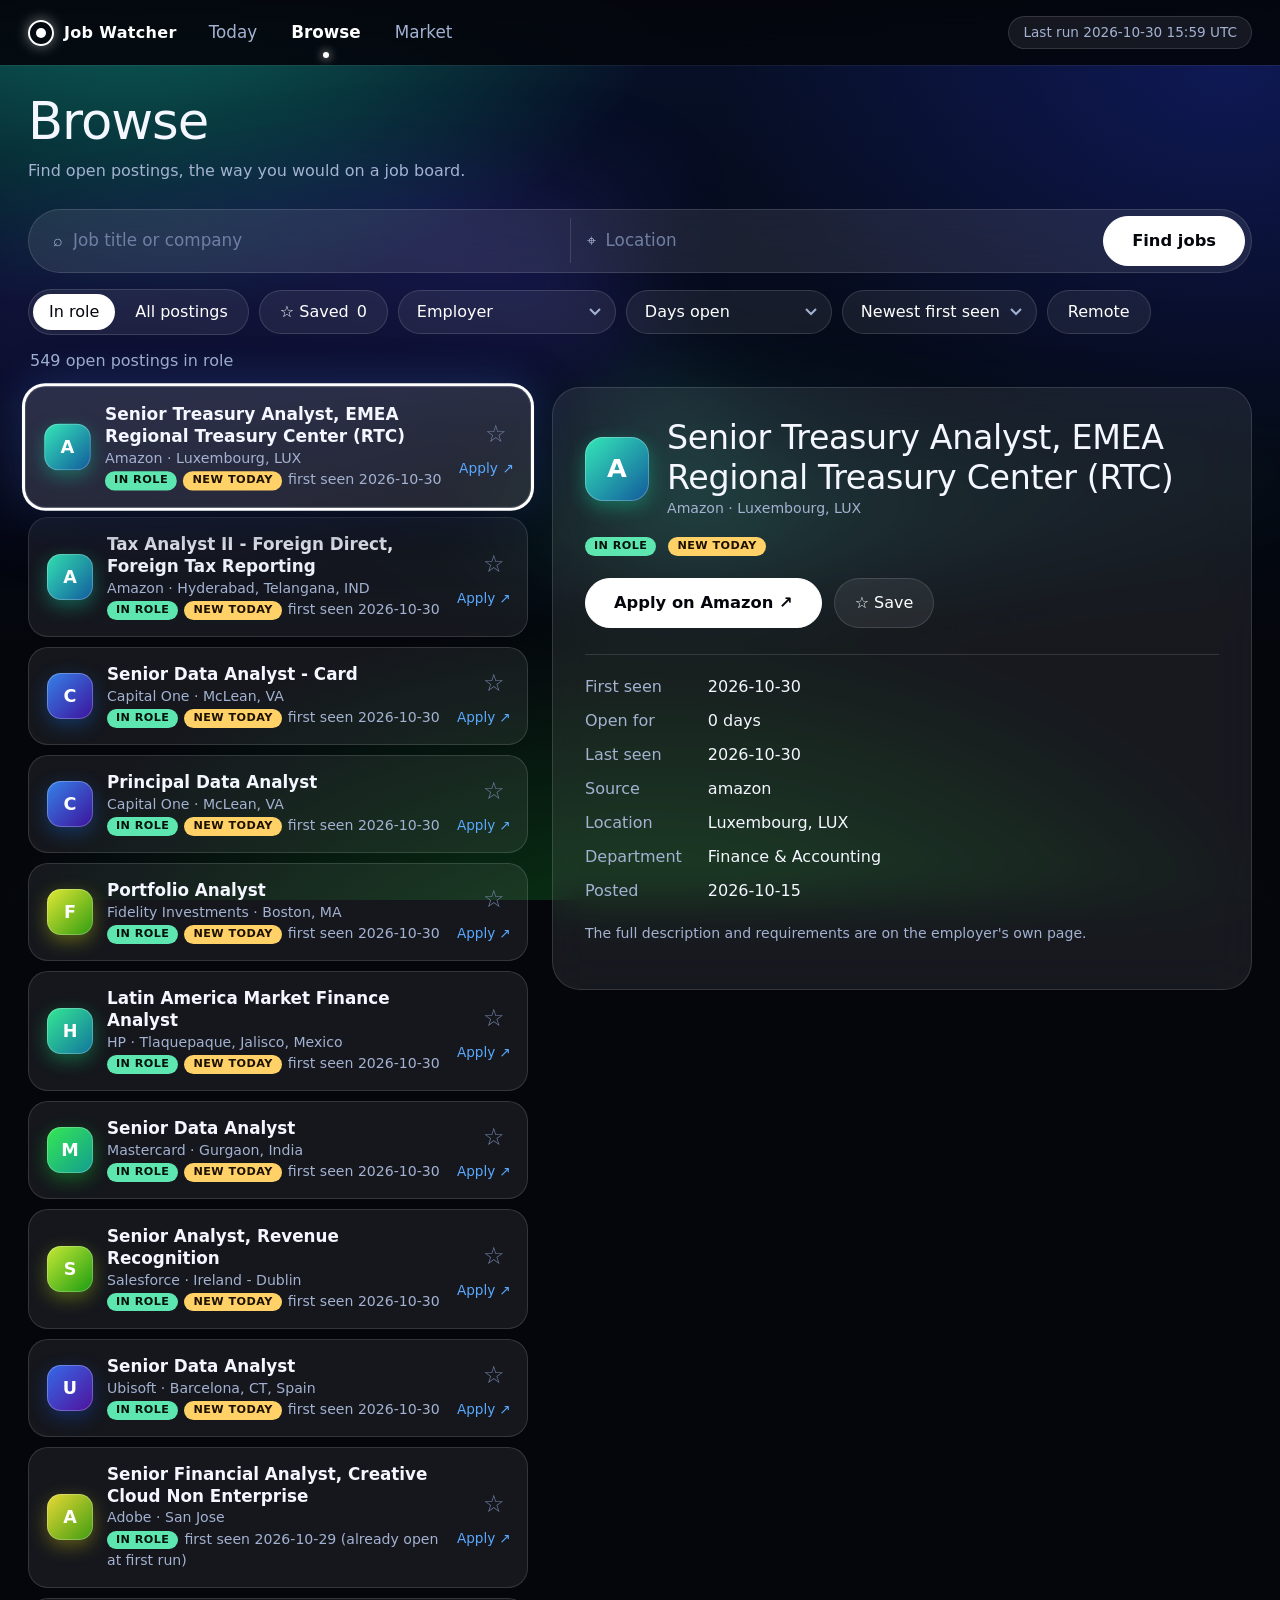
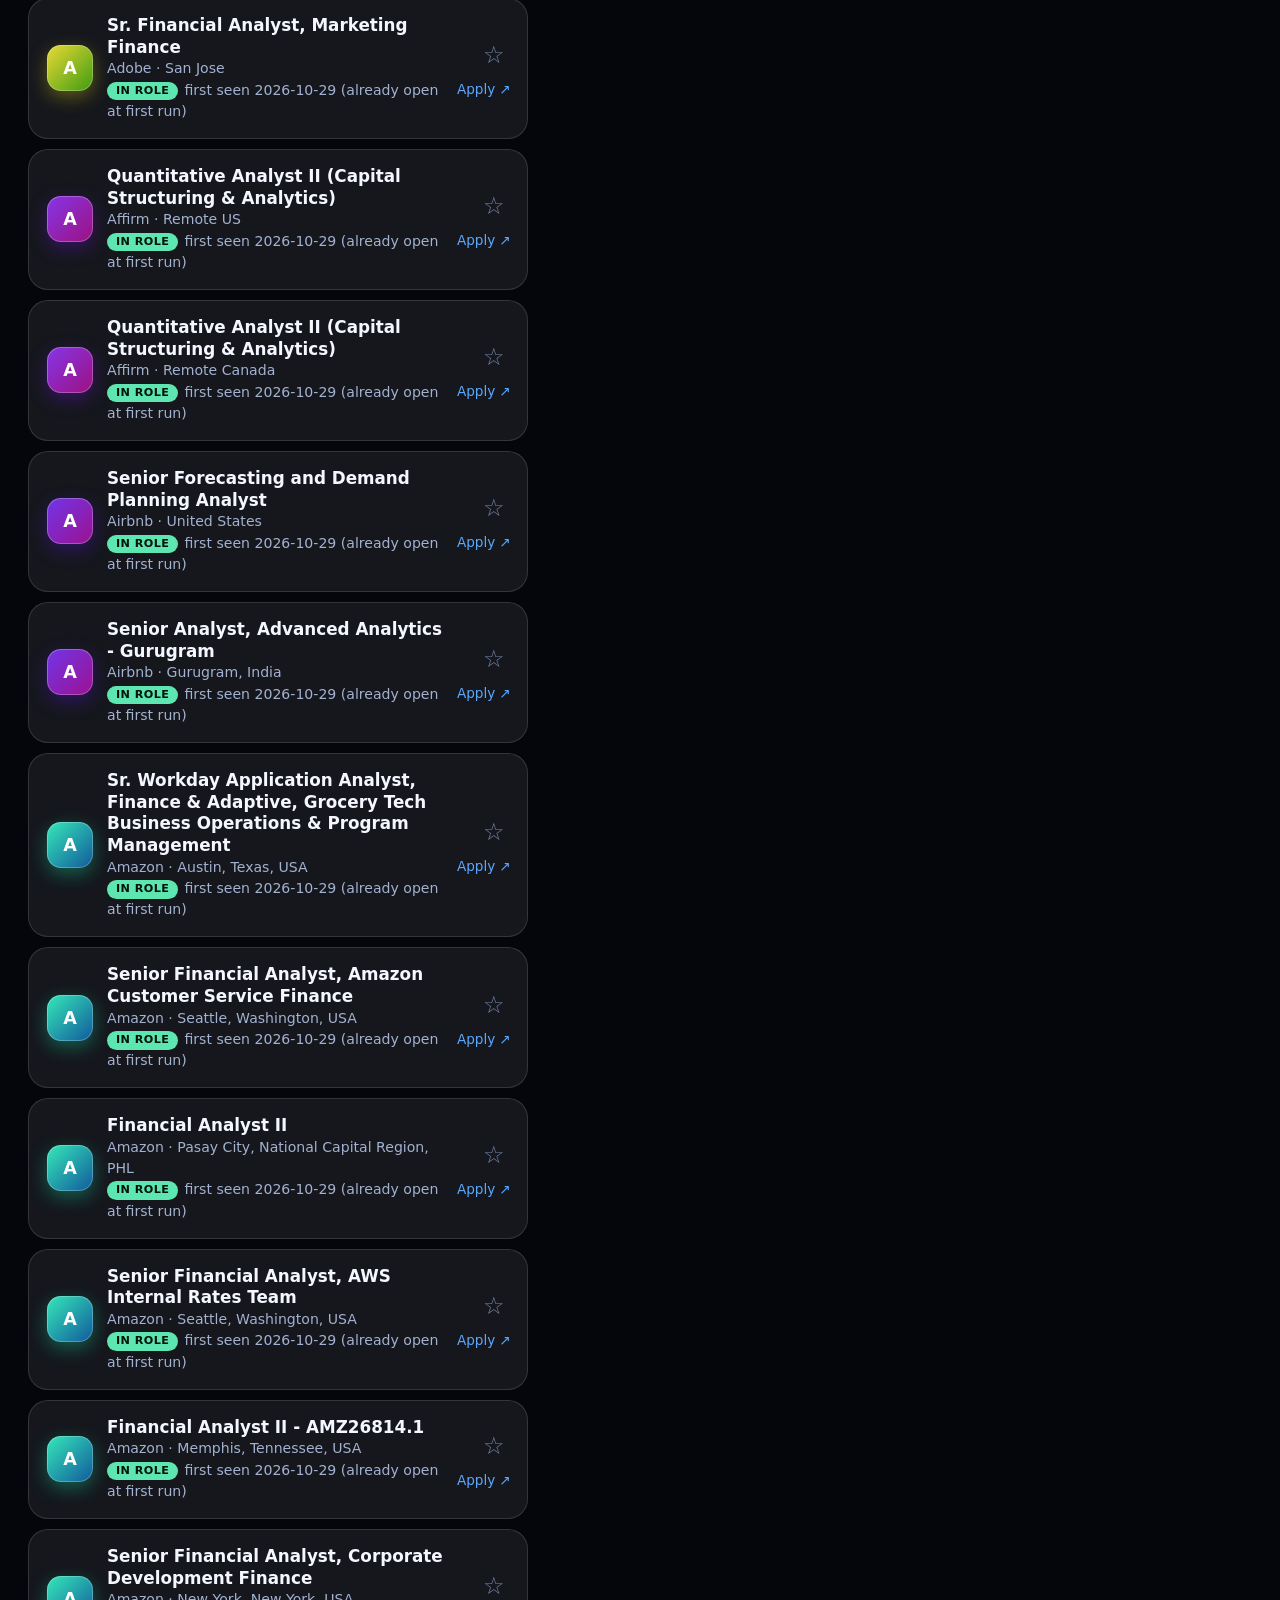
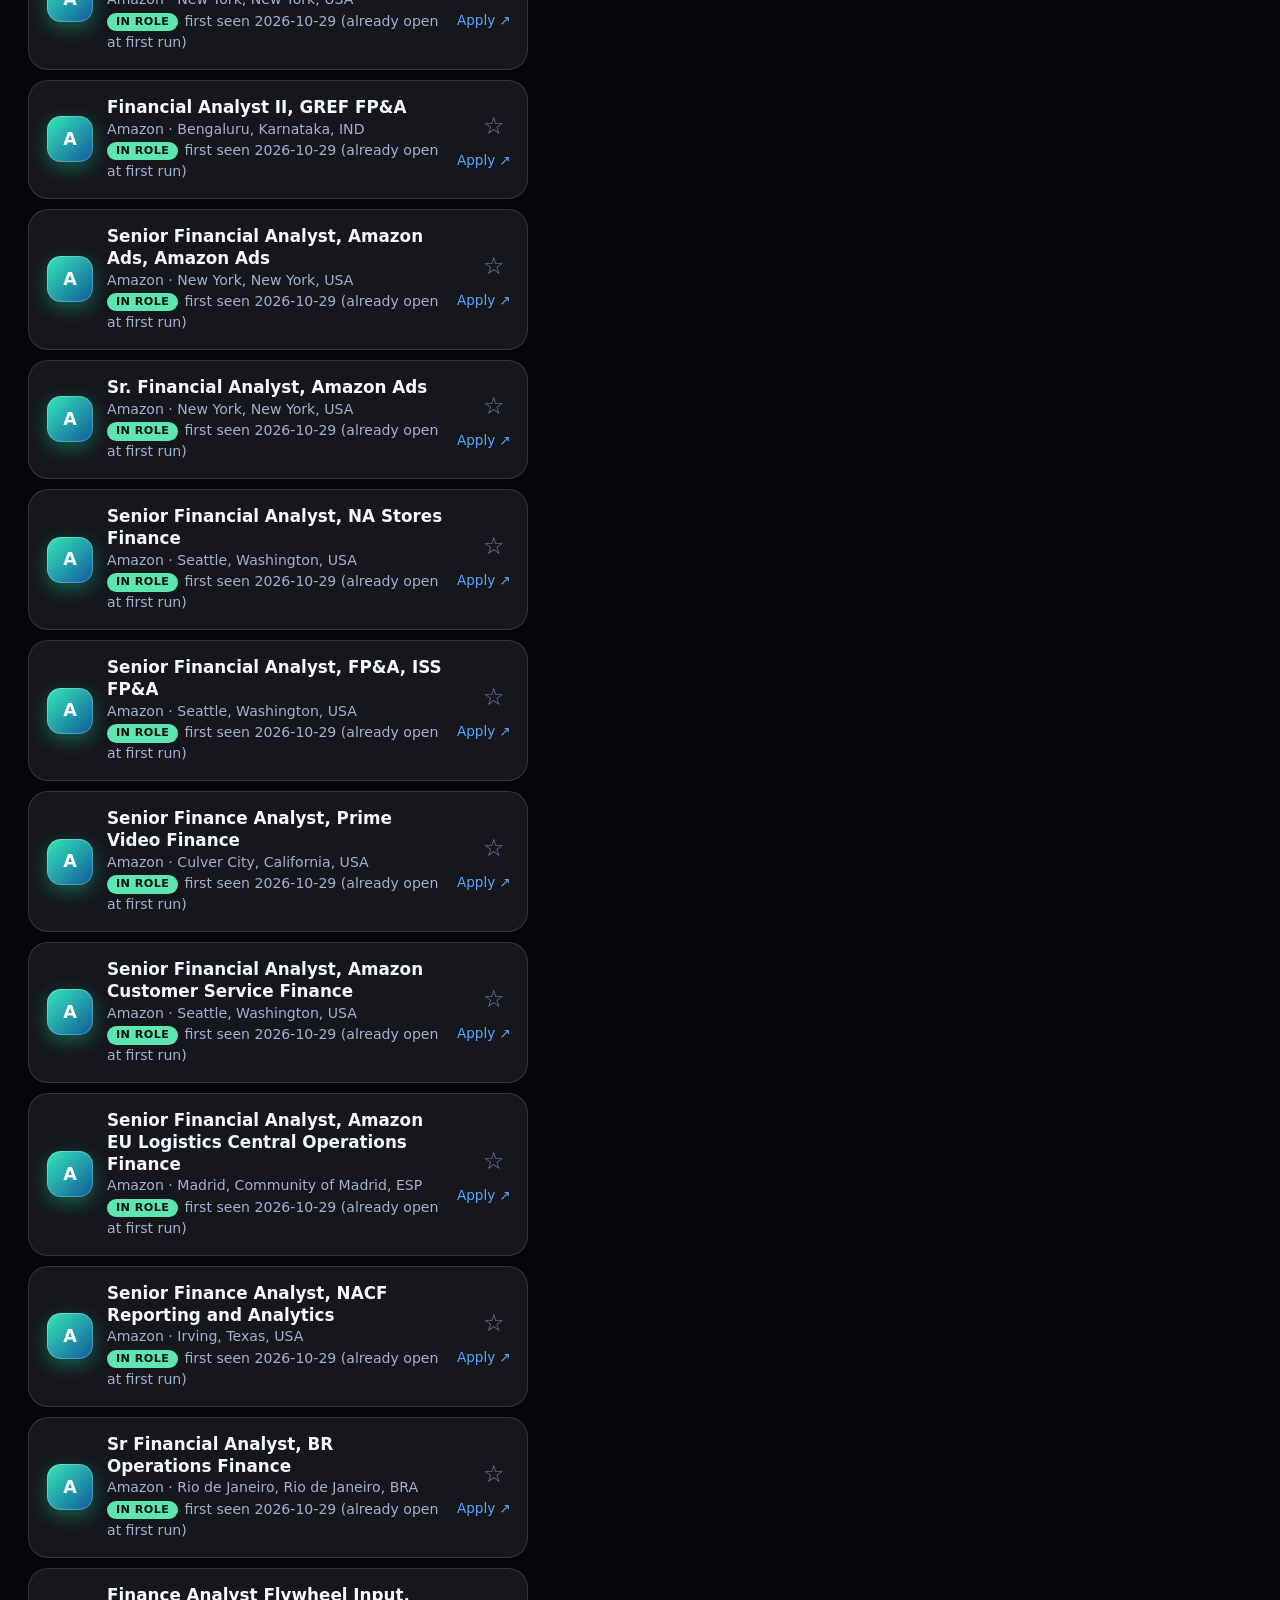
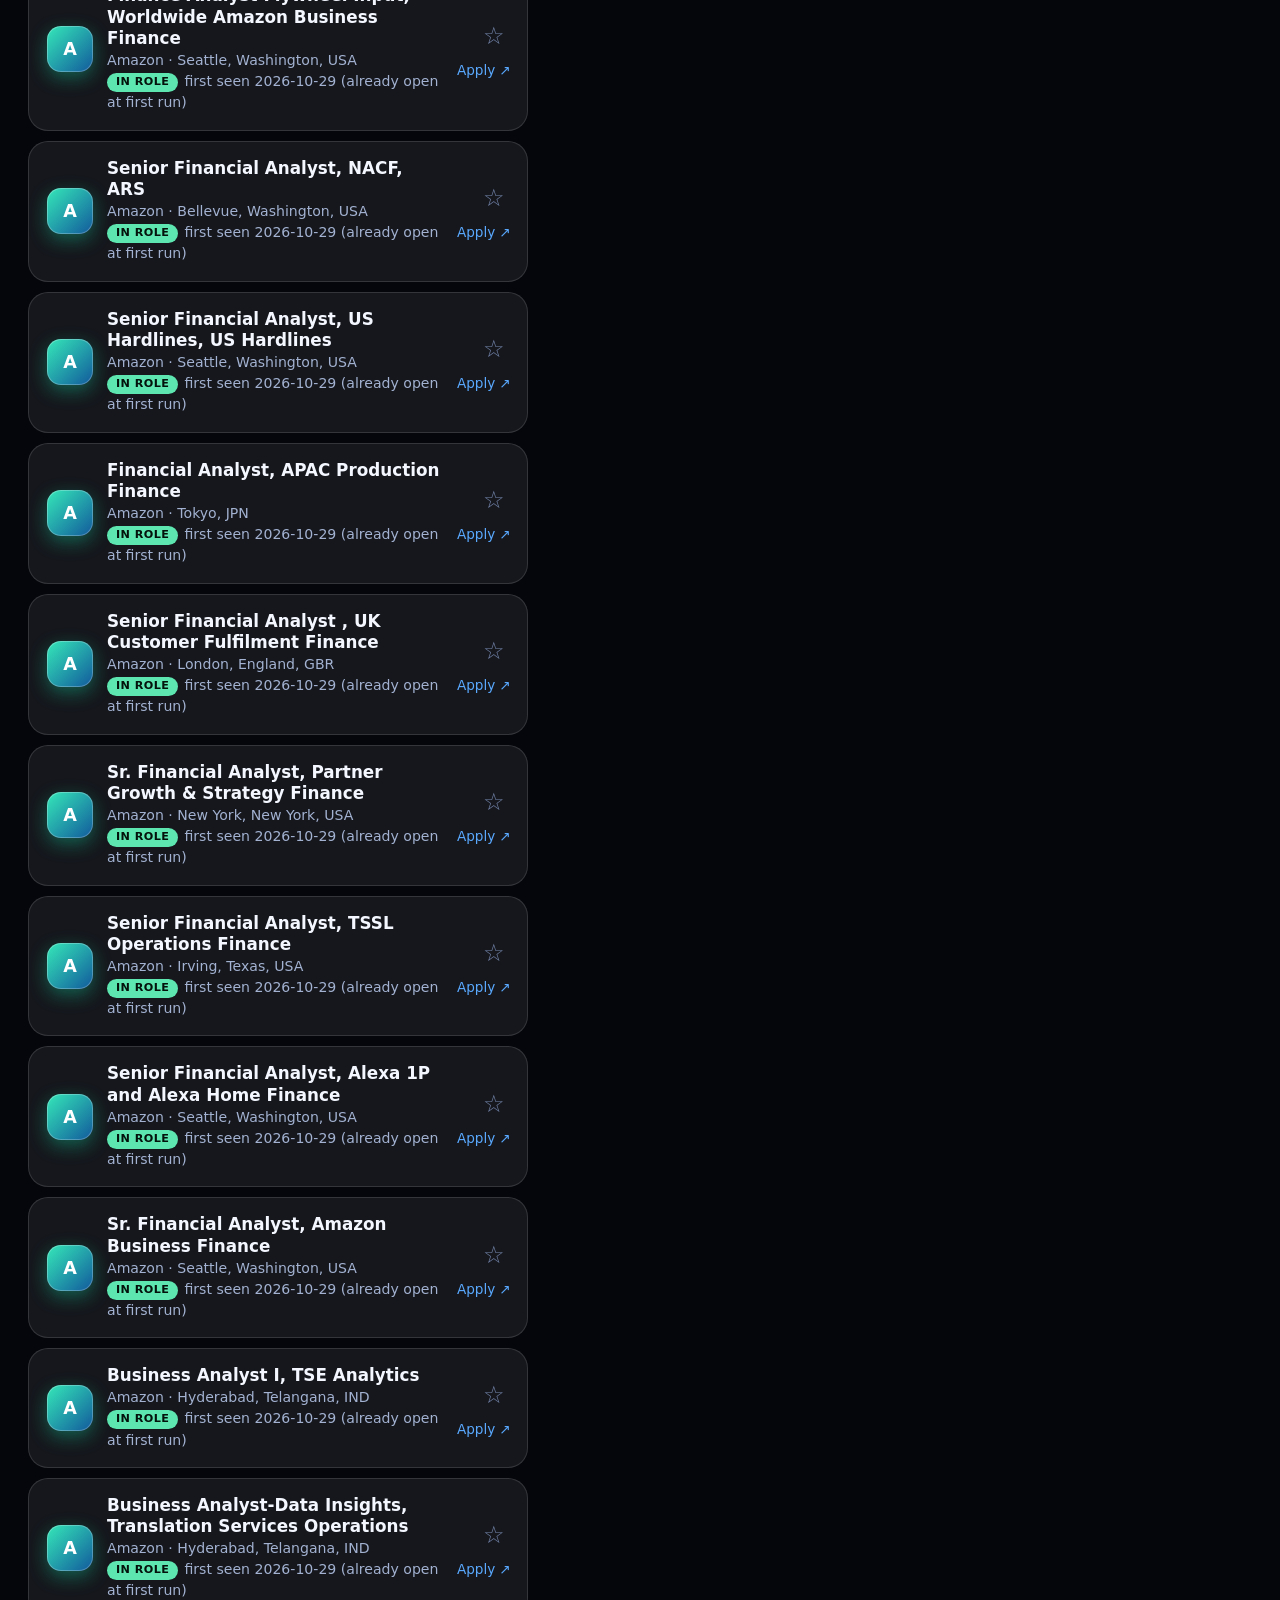
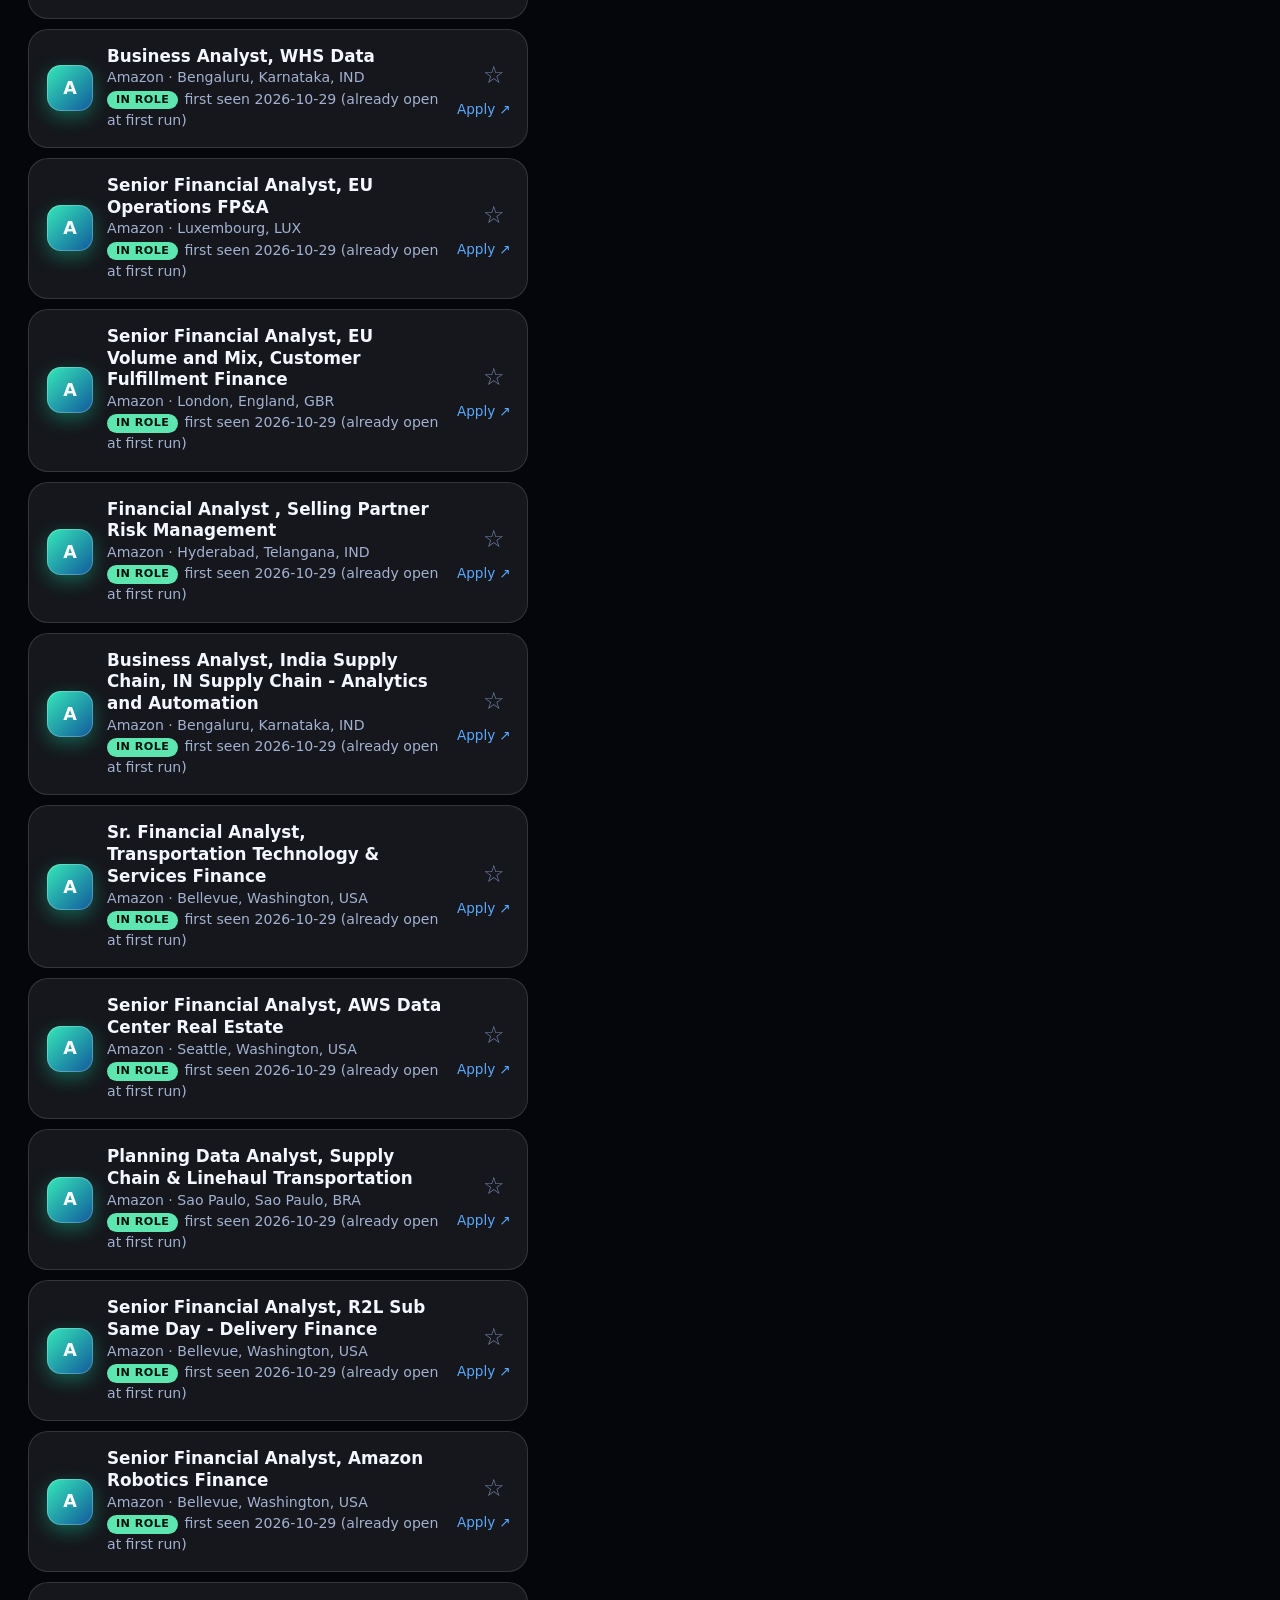
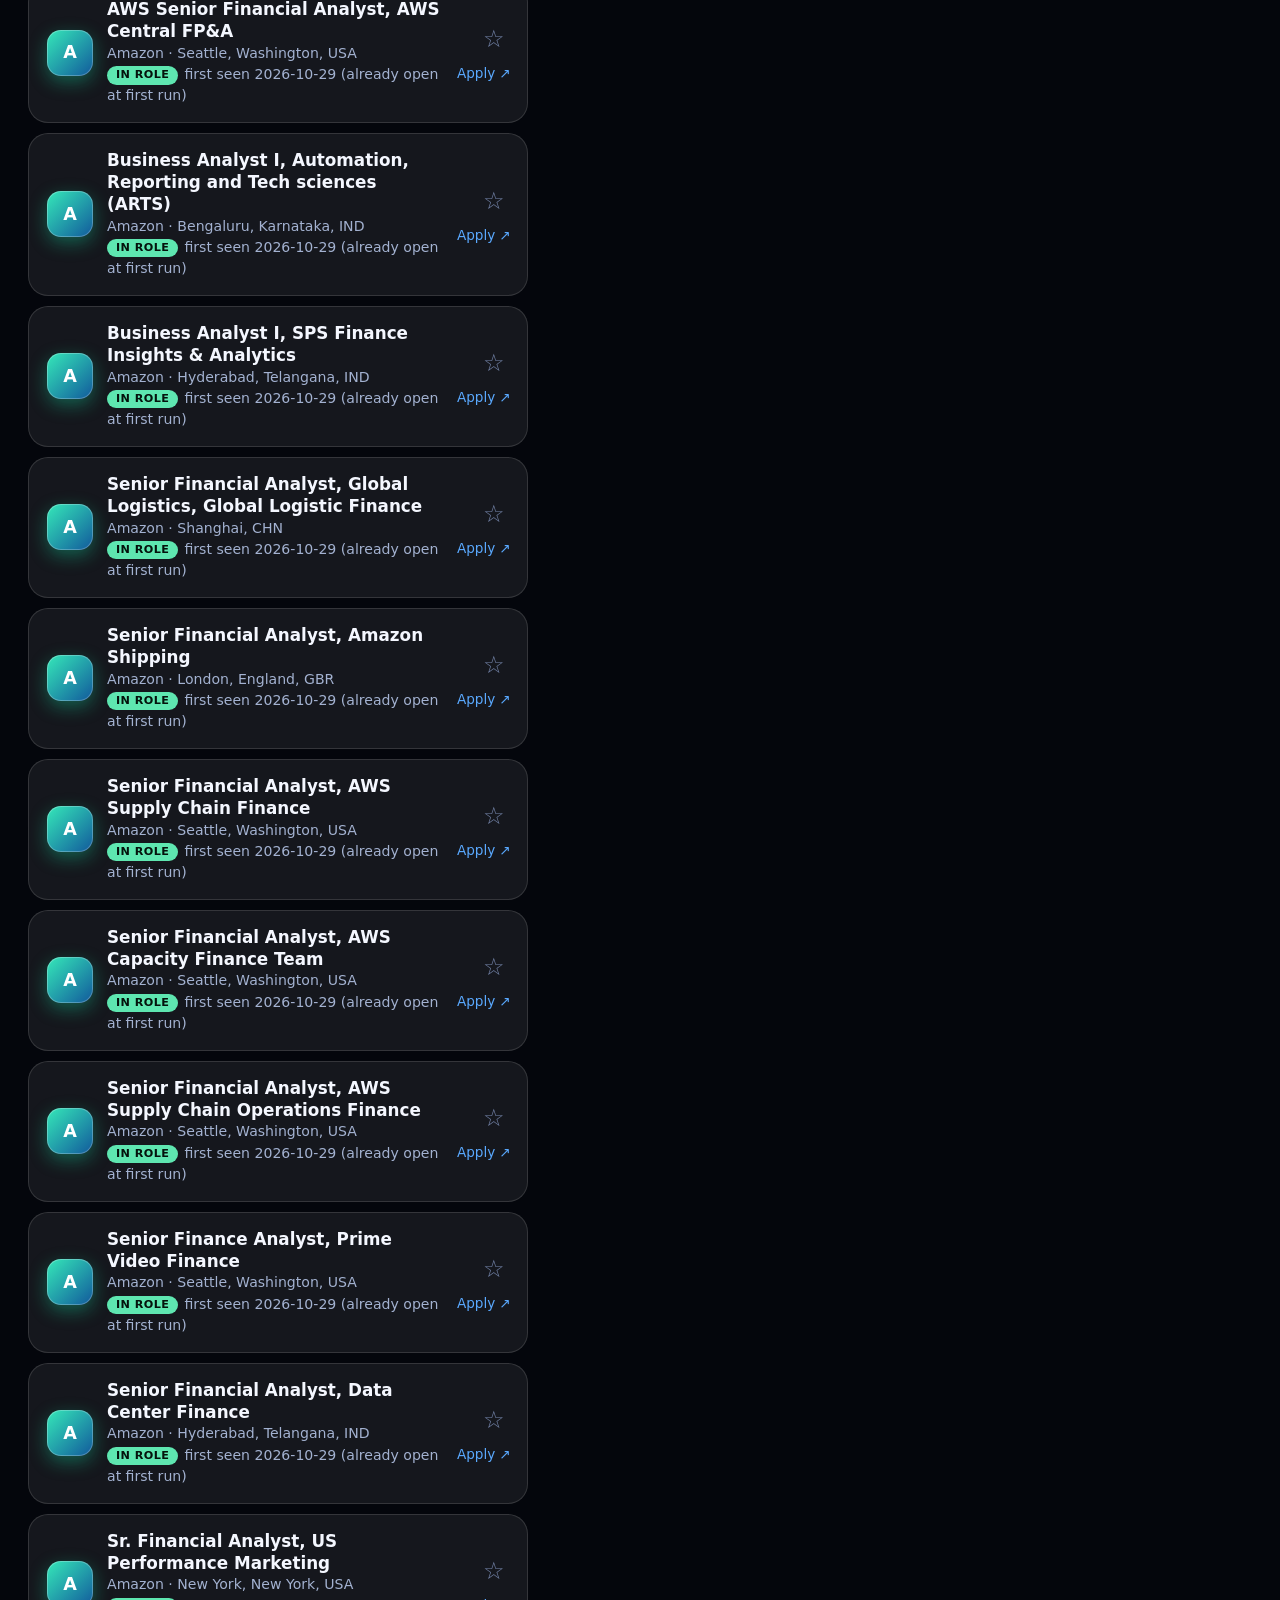
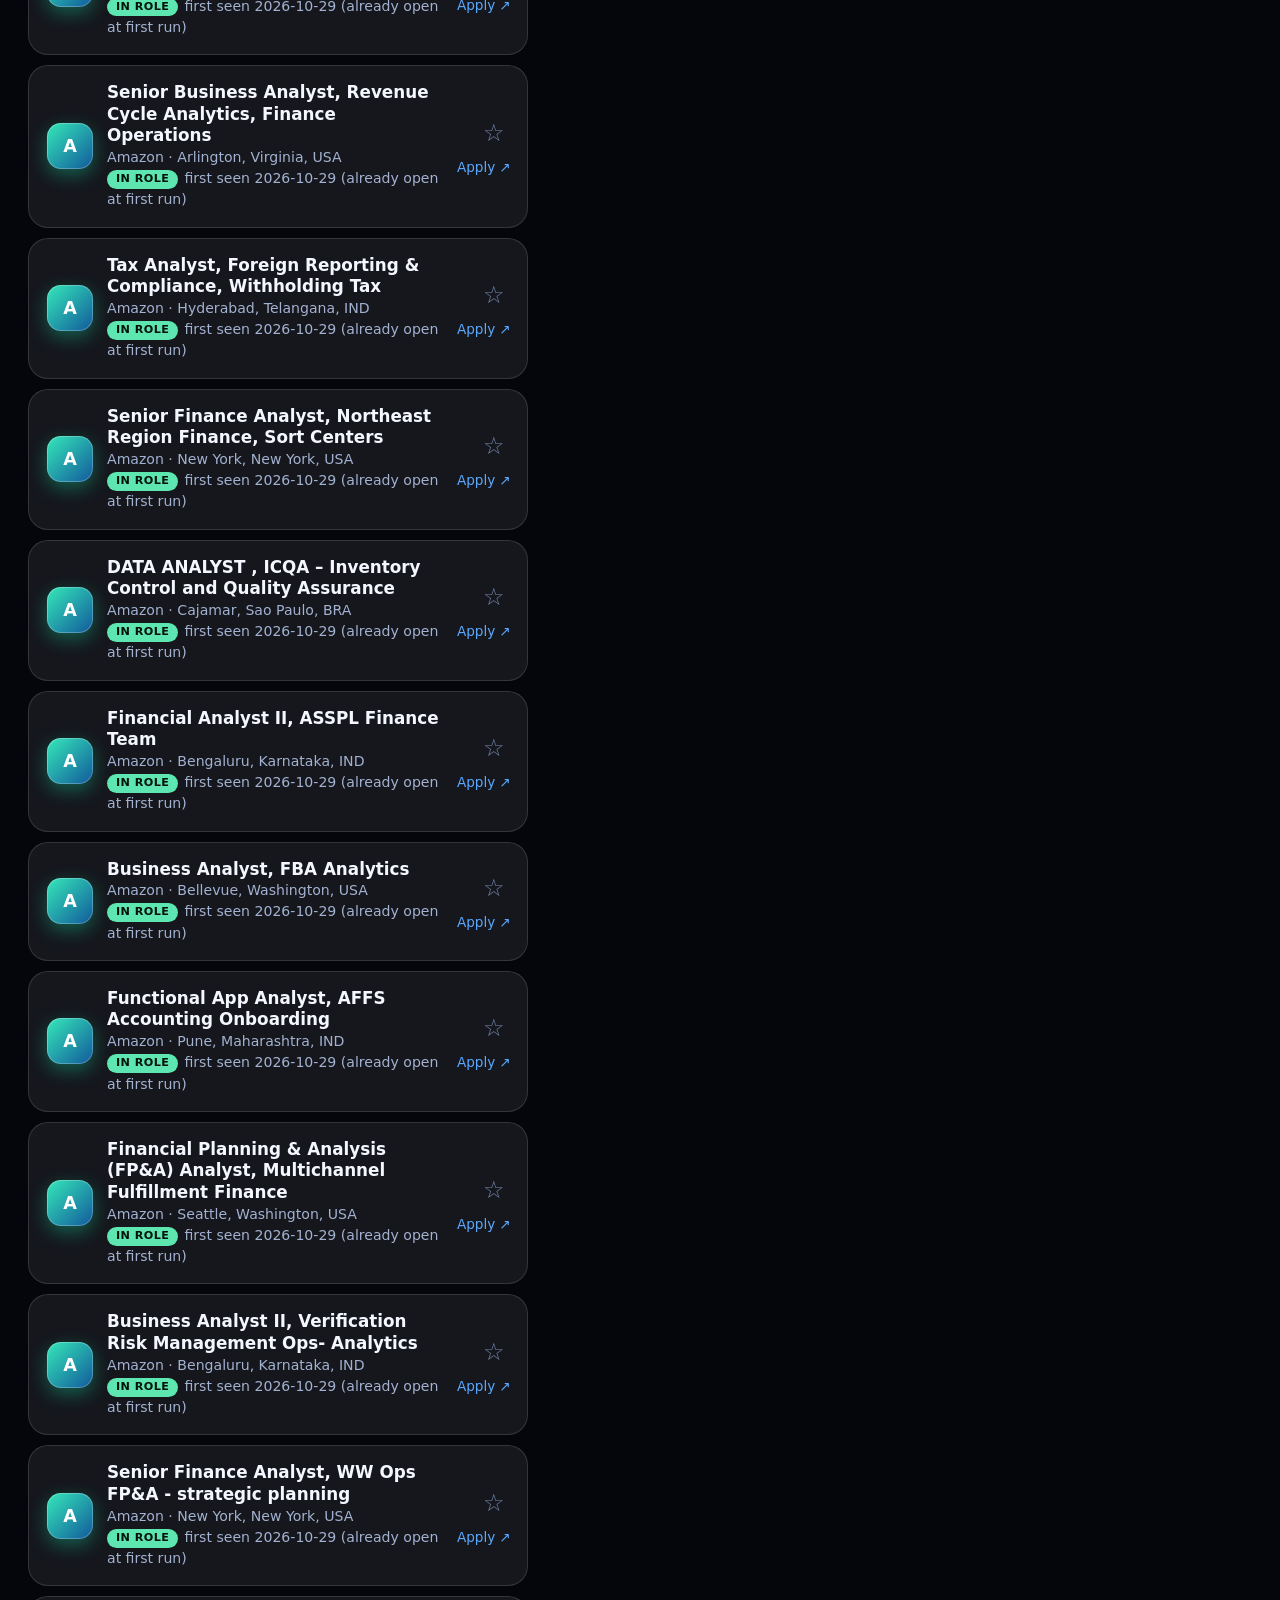
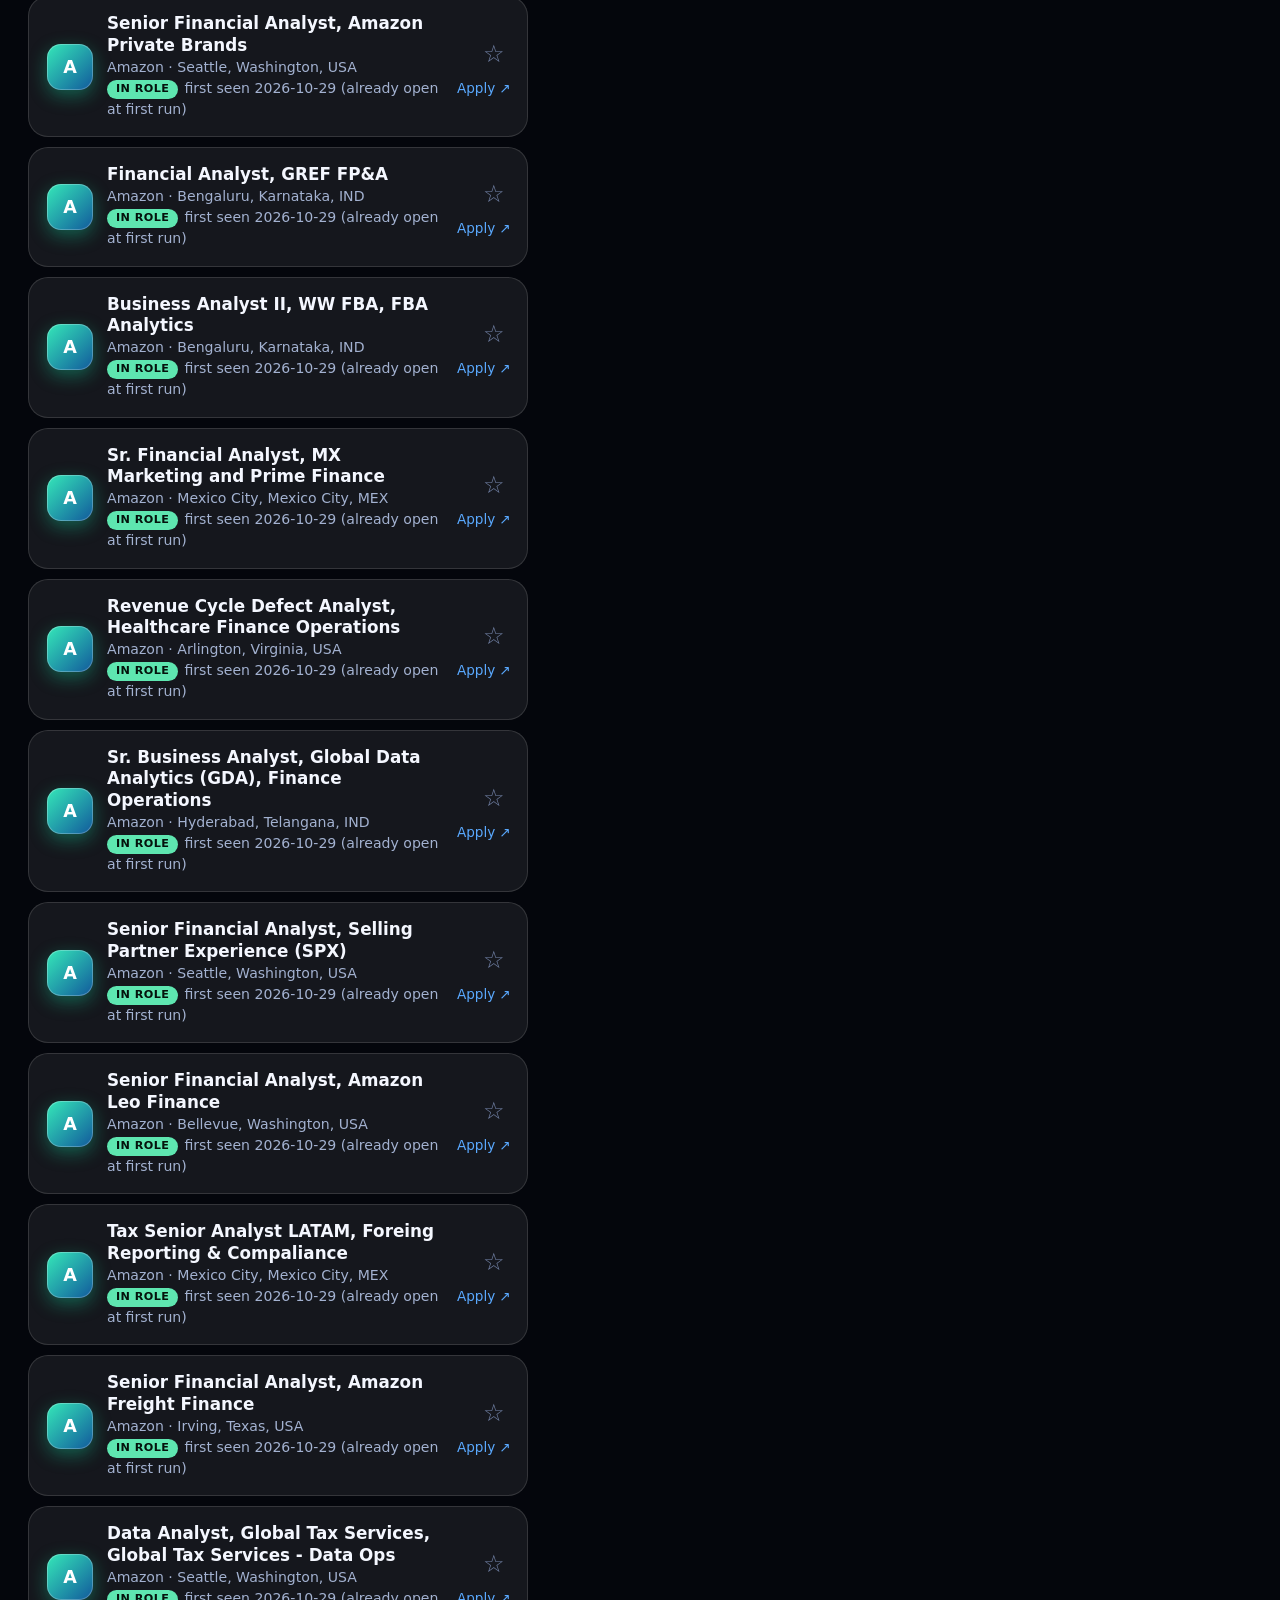
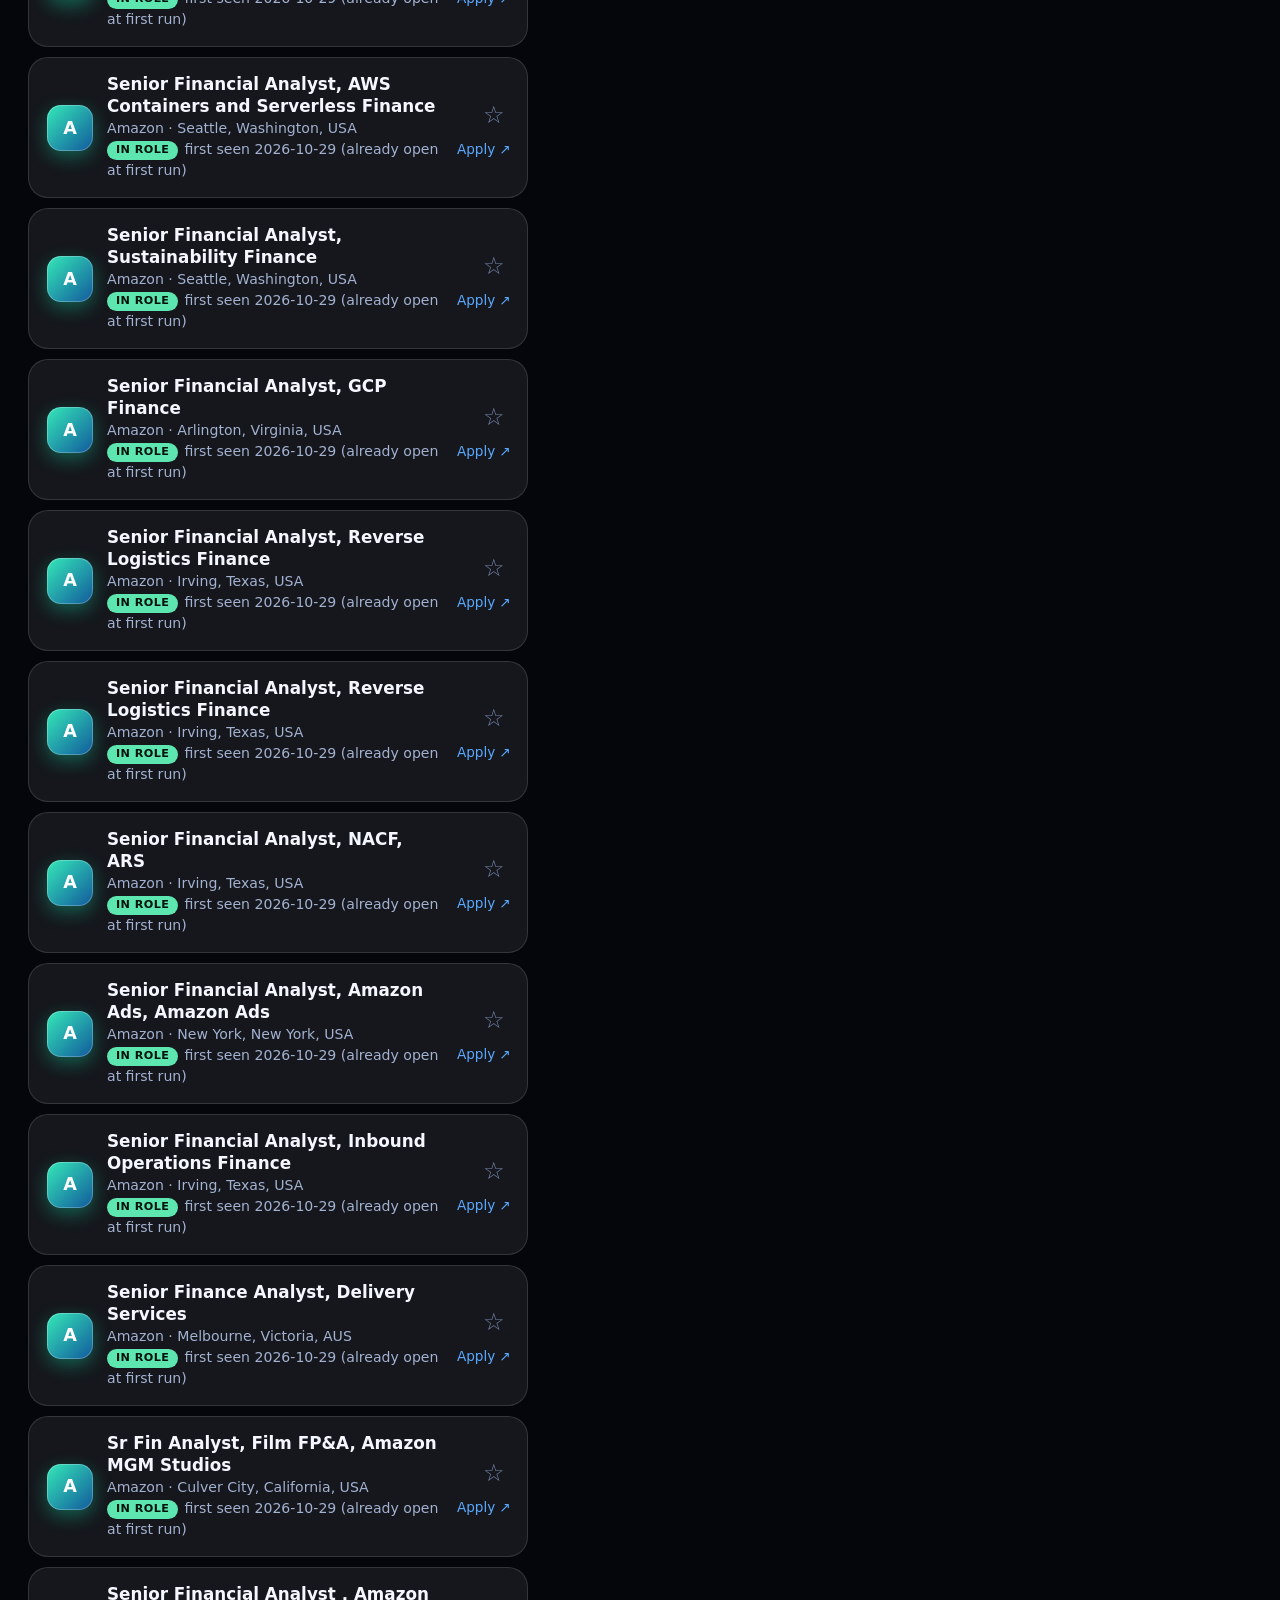
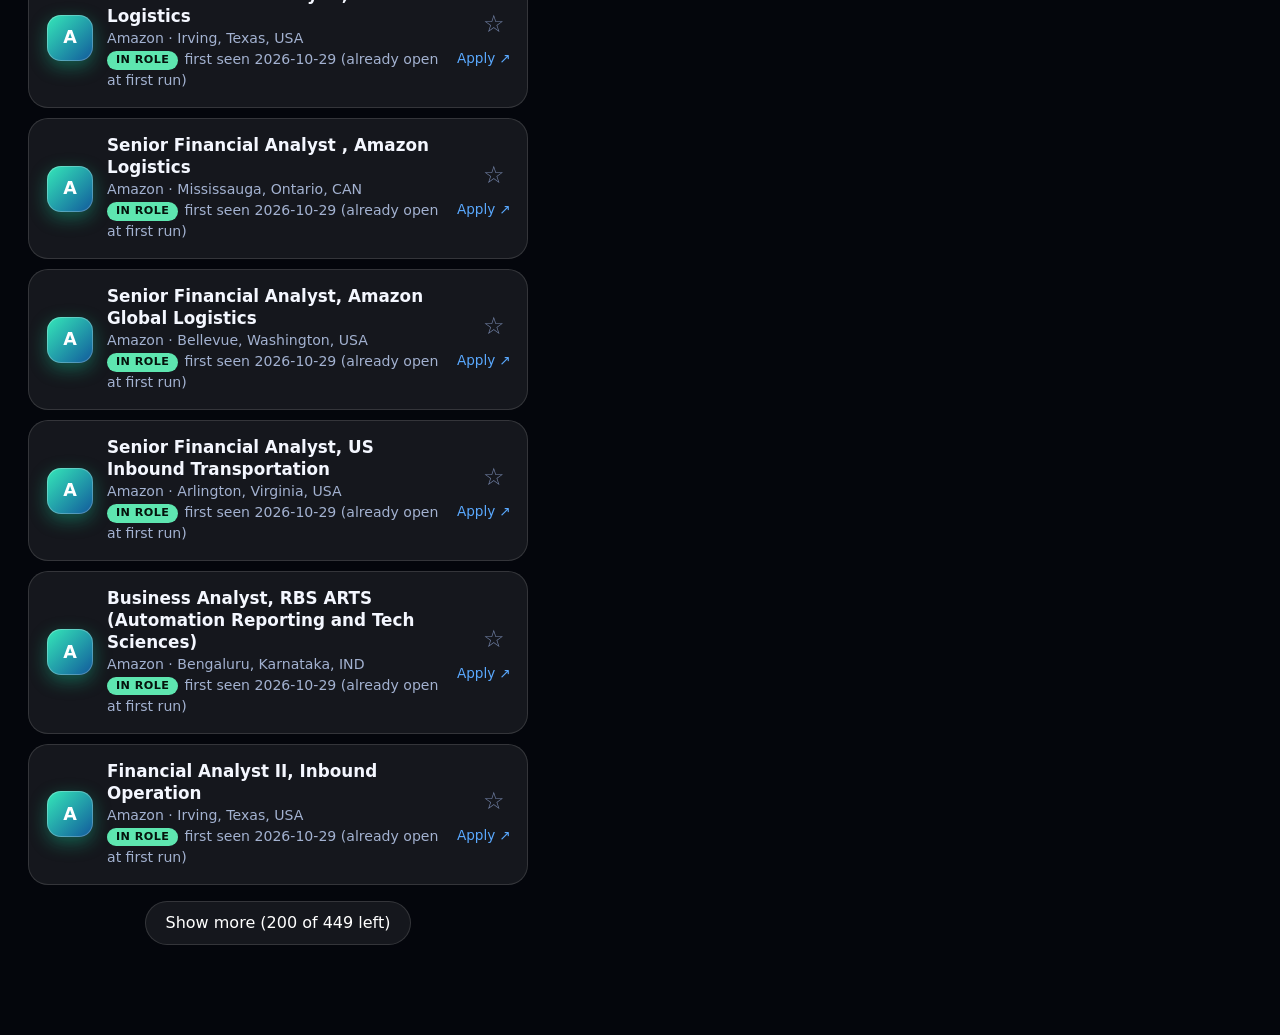
==== commit 56bd25a0: "Site: show employer logos instead of letter tiles Logos sit on white tiles next to each posting (Tod" ====
--- a/browse.html
+++ b/browse.html
@@ -92,7 +92,7 @@
 function card(r) {
   const on = saved.has(r.posting_id), gone = isGone(r);
   return `<div class="job${r.posting_id === selId ? " sel" : ""}" tabindex="0" data-id="${esc(r.posting_id)}">
-    ${mono(r.employer)}
+    ${mono(r.employer, false, r.source)}
     <div class="body"><div class="ttl">${esc(r.title)}</div>
       <div class="meta">${esc(r.employer)} · ${esc(r.location) || "no location"}</div>
       <div class="meta">${gone ? `<span class="tag warn">removed ${esc(r.removed_date)}</span>` : ""}${r.in_role ? '<span class="tag">in role</span>' : ""}${isNew(r) ? '<span class="tag alt">new today</span>' : ""}first seen ${esc(r.first_seen)}${r.first_run ? " (already open at first run)" : ""}</div></div>
@@ -105,7 +105,7 @@
   document.body.style.setProperty("--hue", hueOf(r.employer));
   const n = age(r), on = saved.has(r.posting_id), gone = isGone(r);
   el.innerHTML = `<button class="btn back" id="back" type="button">← Back to results</button>
-    <div class="dhead">${mono(r.employer, true)}<div><h2 class="dtitle">${esc(r.title)}</h2><div class="meta">${esc(r.employer)} · ${esc(r.location) || "no location"}</div></div></div>
+    <div class="dhead">${mono(r.employer, true, r.source)}<div><h2 class="dtitle">${esc(r.title)}</h2><div class="meta">${esc(r.employer)} · ${esc(r.location) || "no location"}</div></div></div>
     <div class="badges">${gone ? `<span class="tag warn">removed ${esc(r.removed_date)}</span>` : ""}${r.in_role ? '<span class="tag">in role</span>' : ""}${isNew(r) ? '<span class="tag alt">new today</span>' : ""}${r.first_run ? '<span class="tag dim">open before we started watching</span>' : ""}</div>
     <div class="actions"><a class="btn primary${gone ? " ghost" : ""}" href="${esc(safeUrl(r.url))}" rel="noopener" target="_blank">${gone ? "View the old posting" : `Apply on ${esc(r.employer)}`} ↗</a>
       <button class="btn" id="saveBtn" type="button">${on ? "★ Saved" : "☆ Save"}</button></div>
--- a/app.css
+++ b/app.css
@@ -66,13 +66,19 @@
 .stat .l { color: var(--muted); margin-top: 8px; font-size: .95rem; }
 .stat.hot .n { color: var(--good); } .stat.cold .n { color: var(--warn); }
 .tiles { display: grid; gap: 14px; grid-template-columns: repeat(auto-fill, minmax(290px, 1fr)); }
-.post { display: flex; gap: 14px; align-items: flex-start; backdrop-filter: none; -webkit-backdrop-filter: none; background: rgba(255, 255, 255, .08); }  /* a blur layer per tile is too heavy for 1,000 tiles */
+.post { display: flex; gap: 14px; align-items: center; backdrop-filter: none; -webkit-backdrop-filter: none; background: rgba(255, 255, 255, .08); }  /* a blur layer per tile is too heavy for 1,000 tiles */
 .post:hover, .post:focus-visible { background: var(--glass2); }
 .post .body { min-width: 0; flex: 1; }
 .post .ttl { font-weight: 500; line-height: 1.3; display: -webkit-box; -webkit-line-clamp: 2; -webkit-box-orient: vertical; overflow: hidden; }
 .mono { flex: none; width: 46px; height: 46px; border-radius: 14px; display: grid; place-items: center; font-weight: 700; font-size: 1.1rem; color: #fff;
   background: linear-gradient(135deg, hsl(var(--h) 80% 56%), hsl(calc(var(--h) + 45) 80% 34%)); box-shadow: inset 0 0 0 1px rgba(255, 255, 255, .25), 0 6px 18px hsl(var(--h) 80% 40% / .45); }
 .mono.big { width: 64px; height: 64px; border-radius: 18px; font-size: 1.6rem; }
+.mono { position: relative; }
+.mono b { font-weight: 700; }
+.mono.has-logo { background: #fff; box-shadow: 0 6px 18px rgba(0, 0, 0, .35), inset 0 0 0 1px rgba(255, 255, 255, .5); }
+.mono.has-logo b { visibility: hidden; }
+.mono img { position: absolute; inset: 17%; width: 66%; height: 66%; object-fit: contain; }
+.mono.big img { inset: 15%; width: 70%; height: 70%; }
 .tag { display: inline-block; font-size: .7rem; font-weight: 600; letter-spacing: .04em; text-transform: uppercase; color: #04120c; background: var(--good); border-radius: 999px; padding: 1px 9px; margin-right: 6px; vertical-align: 1px; }
 .tag.alt { background: var(--gold); color: #1c1100; } .tag.dim { background: var(--glass2); color: var(--muted); }
 
@@ -127,7 +133,7 @@
 .resultsbar { color: var(--muted); margin: 14px 2px 14px; }
 .split { display: grid; grid-template-columns: minmax(340px, 5fr) 7fr; gap: 24px; align-items: start; }
 .results { display: flex; flex-direction: column; gap: 10px; min-width: 0; }
-.job { display: flex; gap: 14px; align-items: flex-start; padding: 16px 16px 16px 18px; border-radius: 20px; background: var(--glass); border: 1px solid var(--line); cursor: pointer;
+.job { display: flex; gap: 14px; align-items: center; padding: 16px 16px 16px 18px; border-radius: 20px; background: var(--glass); border: 1px solid var(--line); cursor: pointer;
   transition: transform .18s cubic-bezier(.2, .8, .2, 1), box-shadow .18s, background .18s; }
 .job:hover { background: var(--glass2); }
 .job:focus-visible, .job.sel { outline: none; background: var(--glass2); box-shadow: var(--focus); transform: scale(1.012); z-index: 1; }
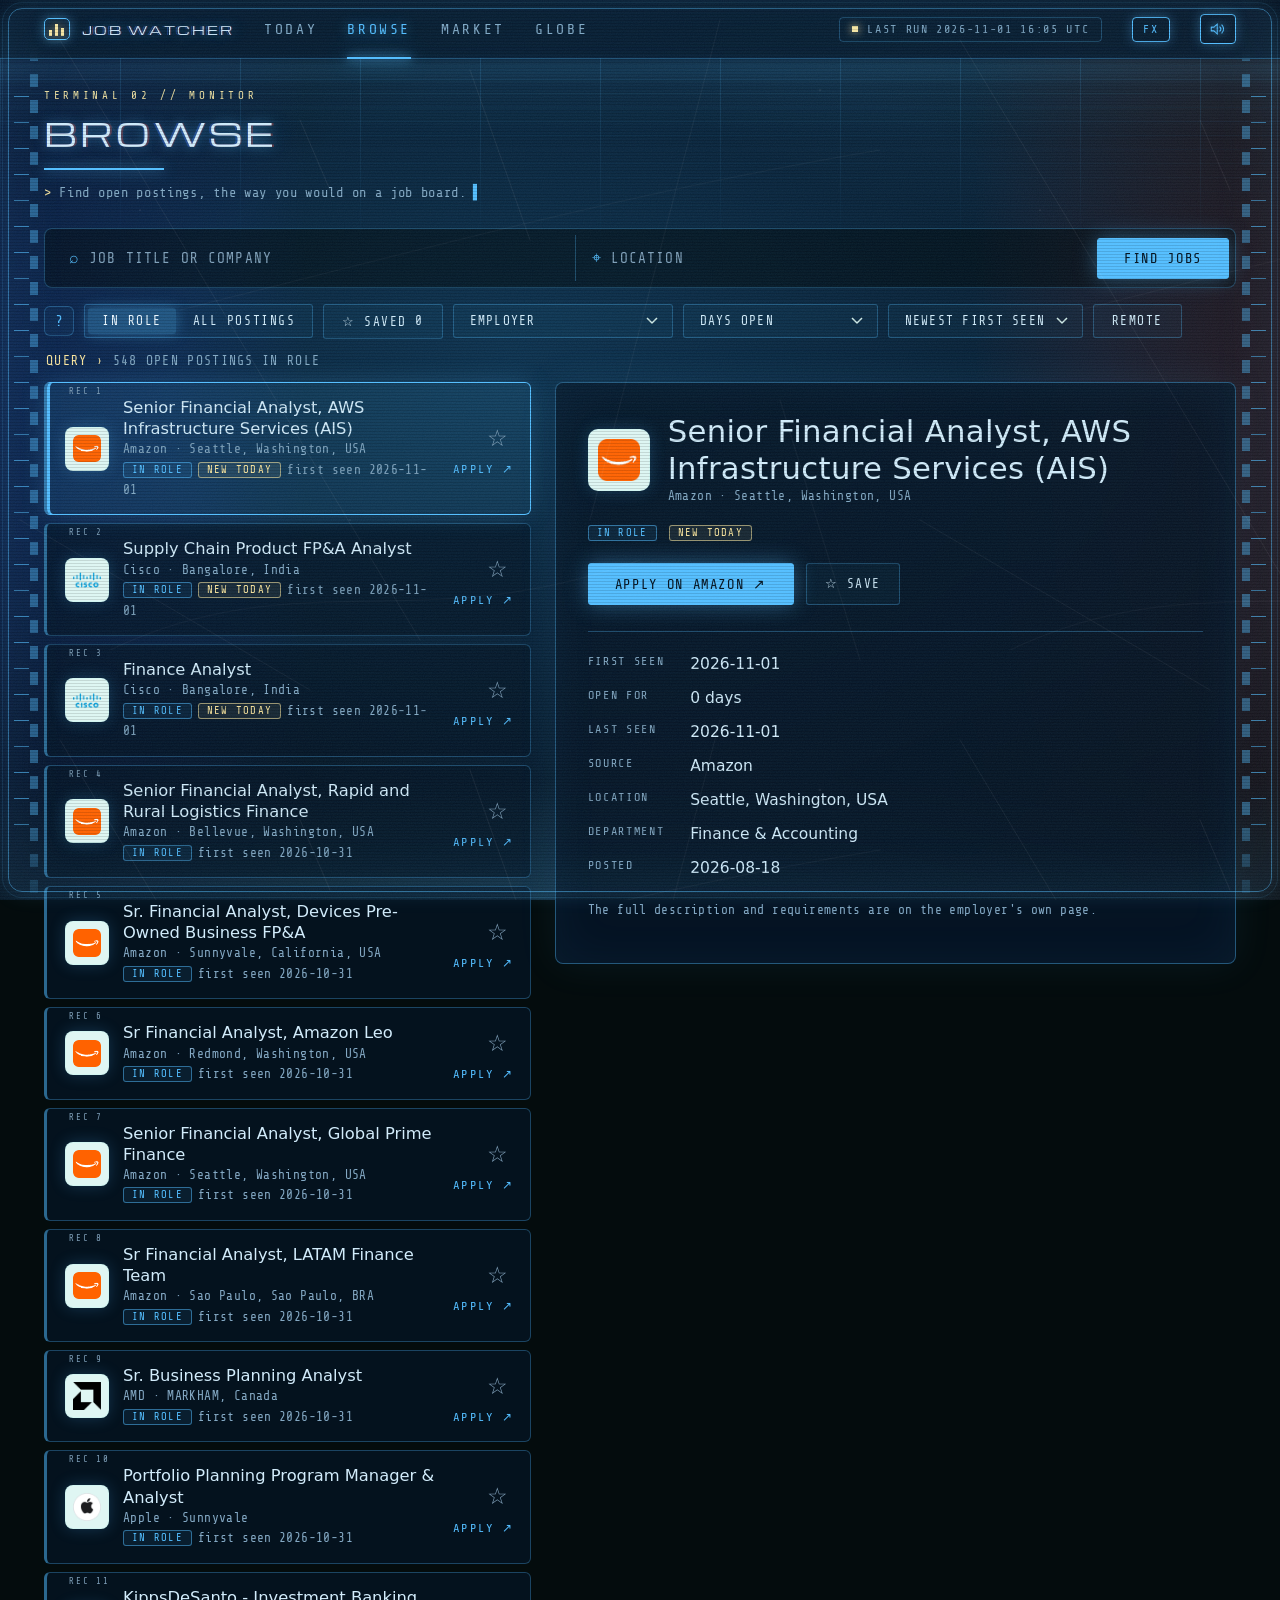
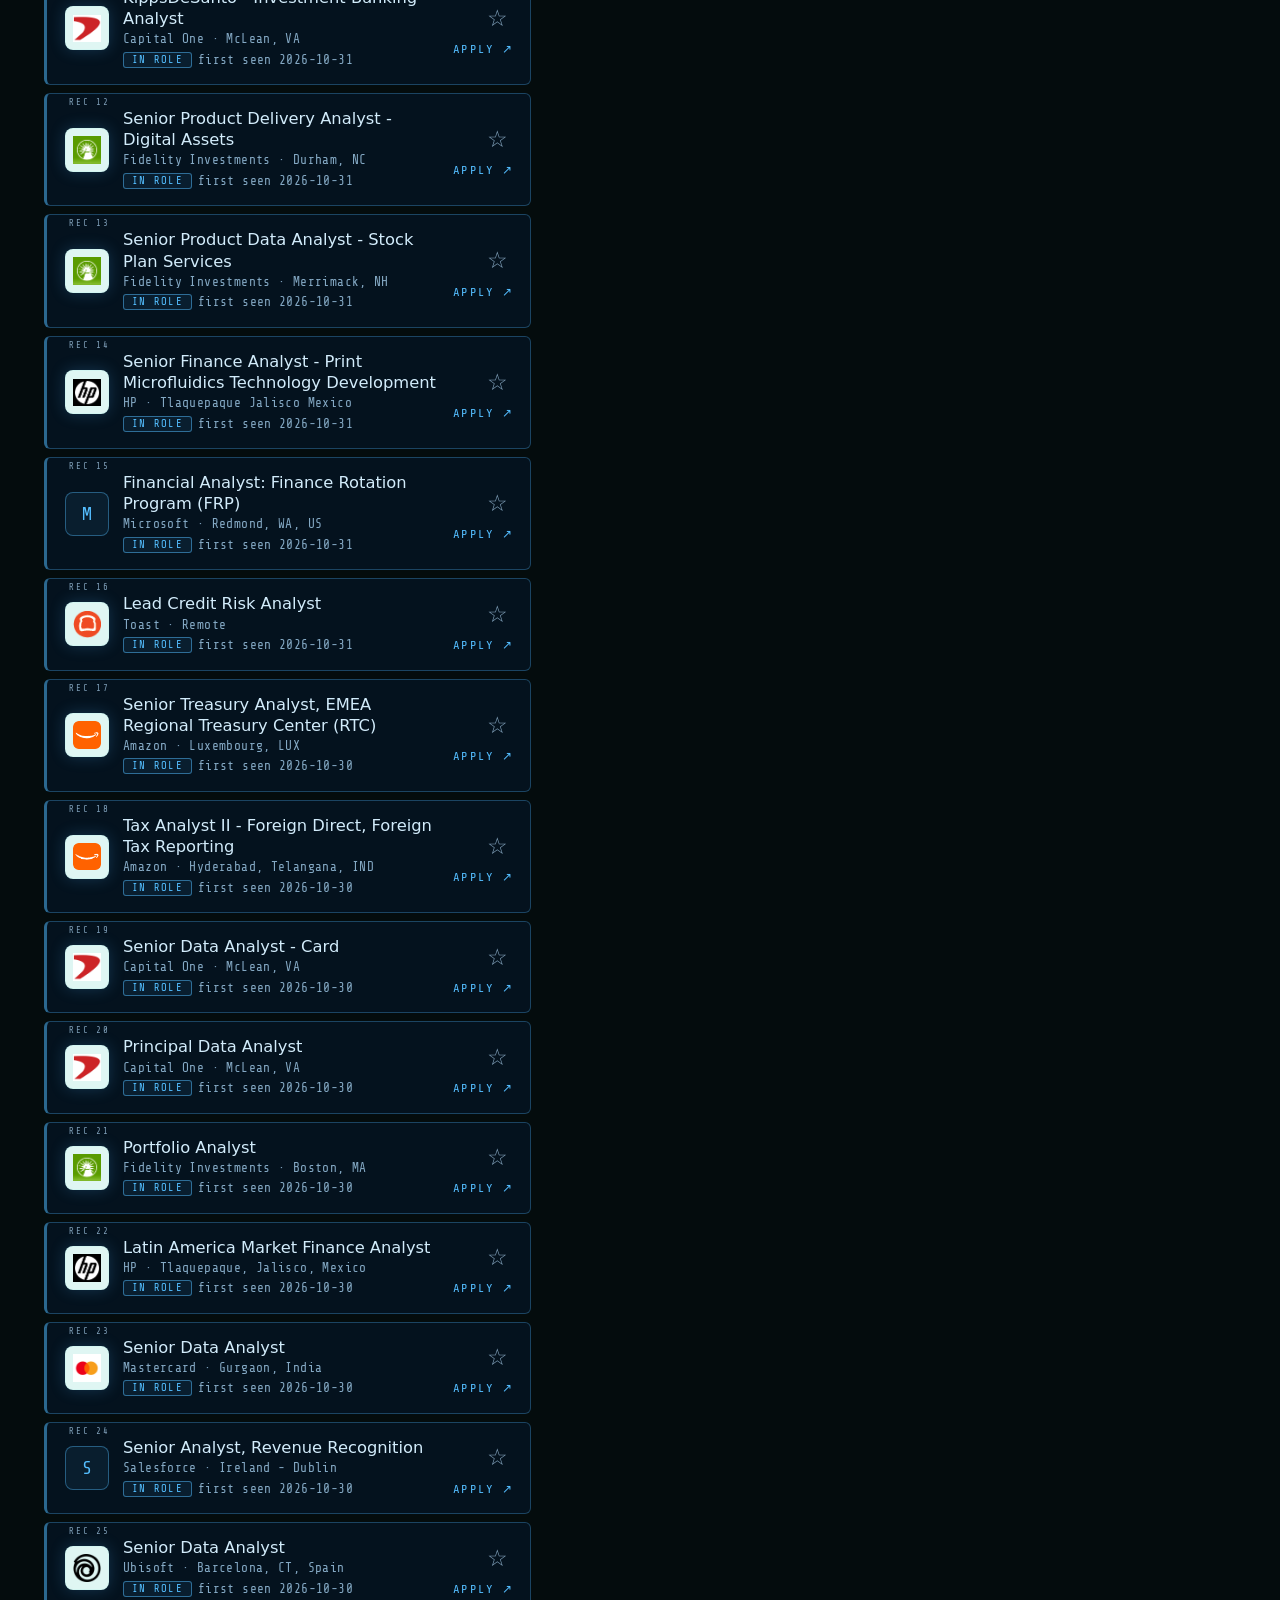
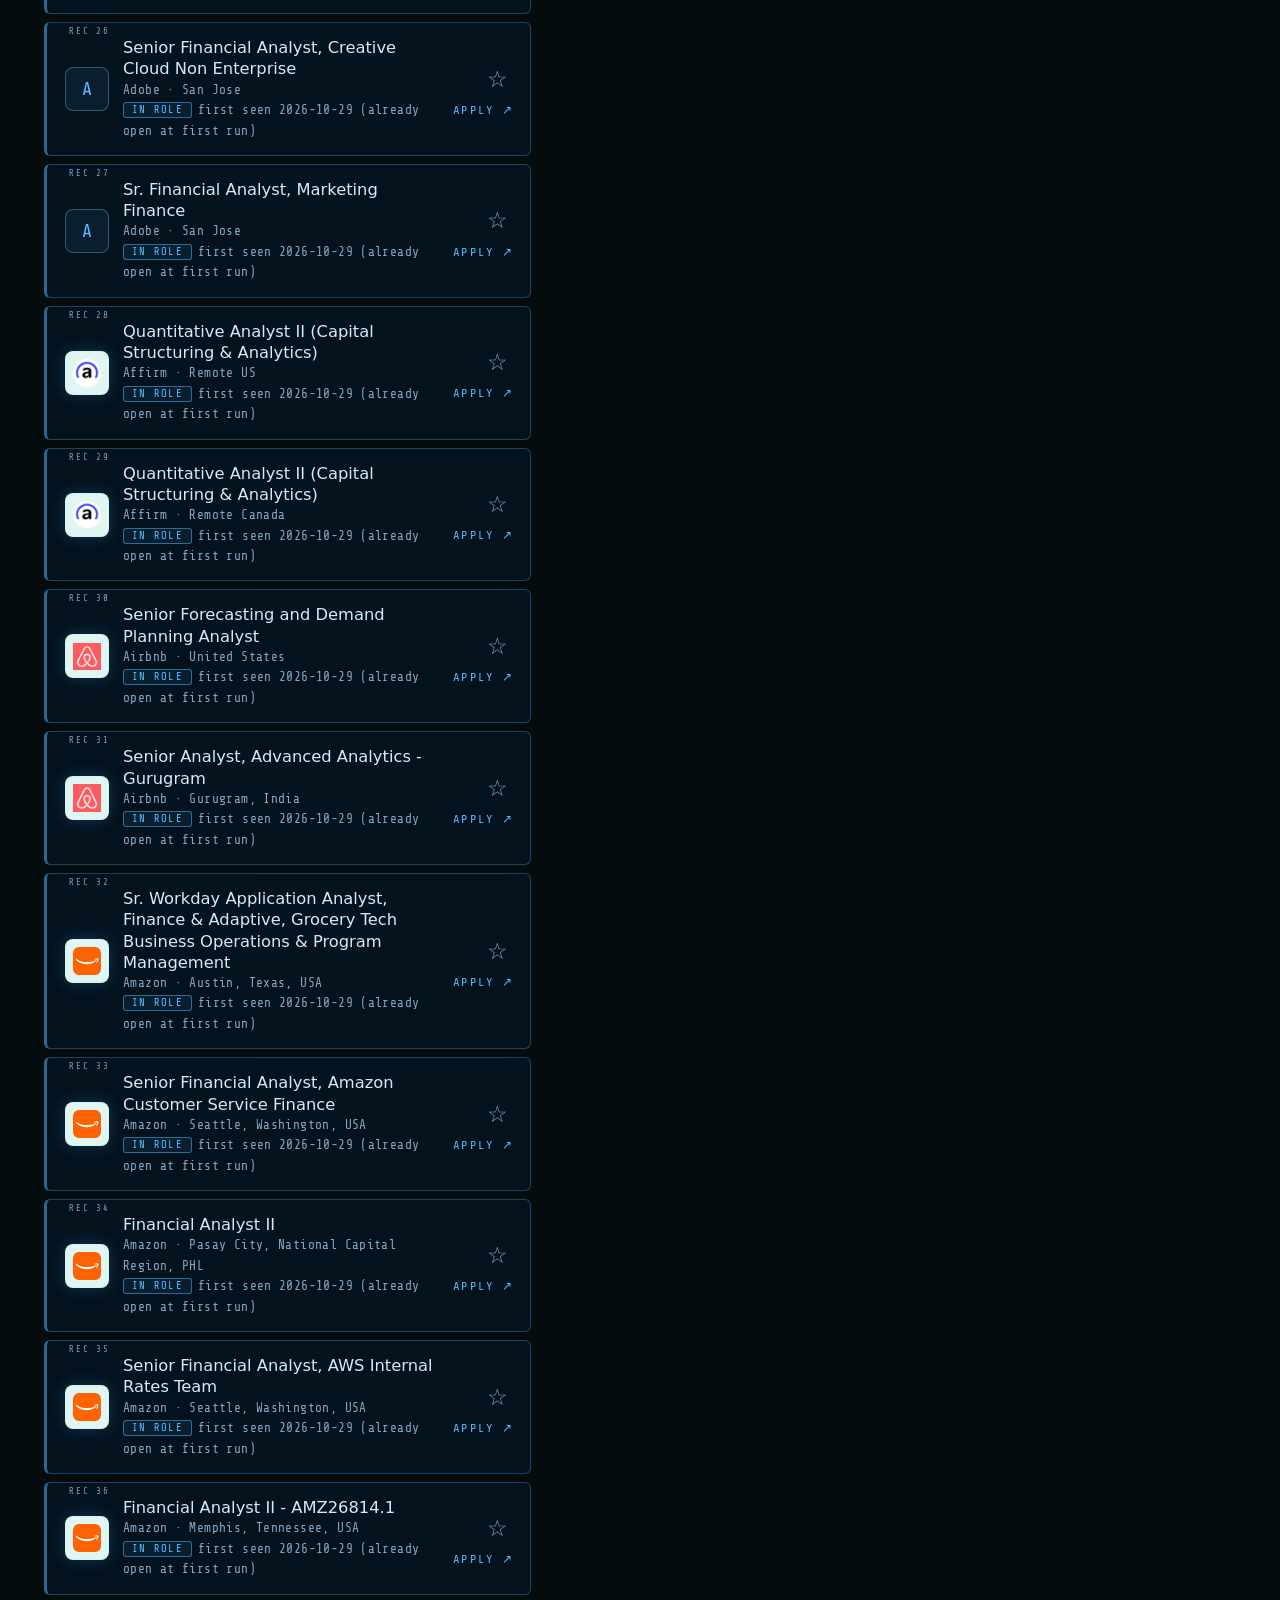
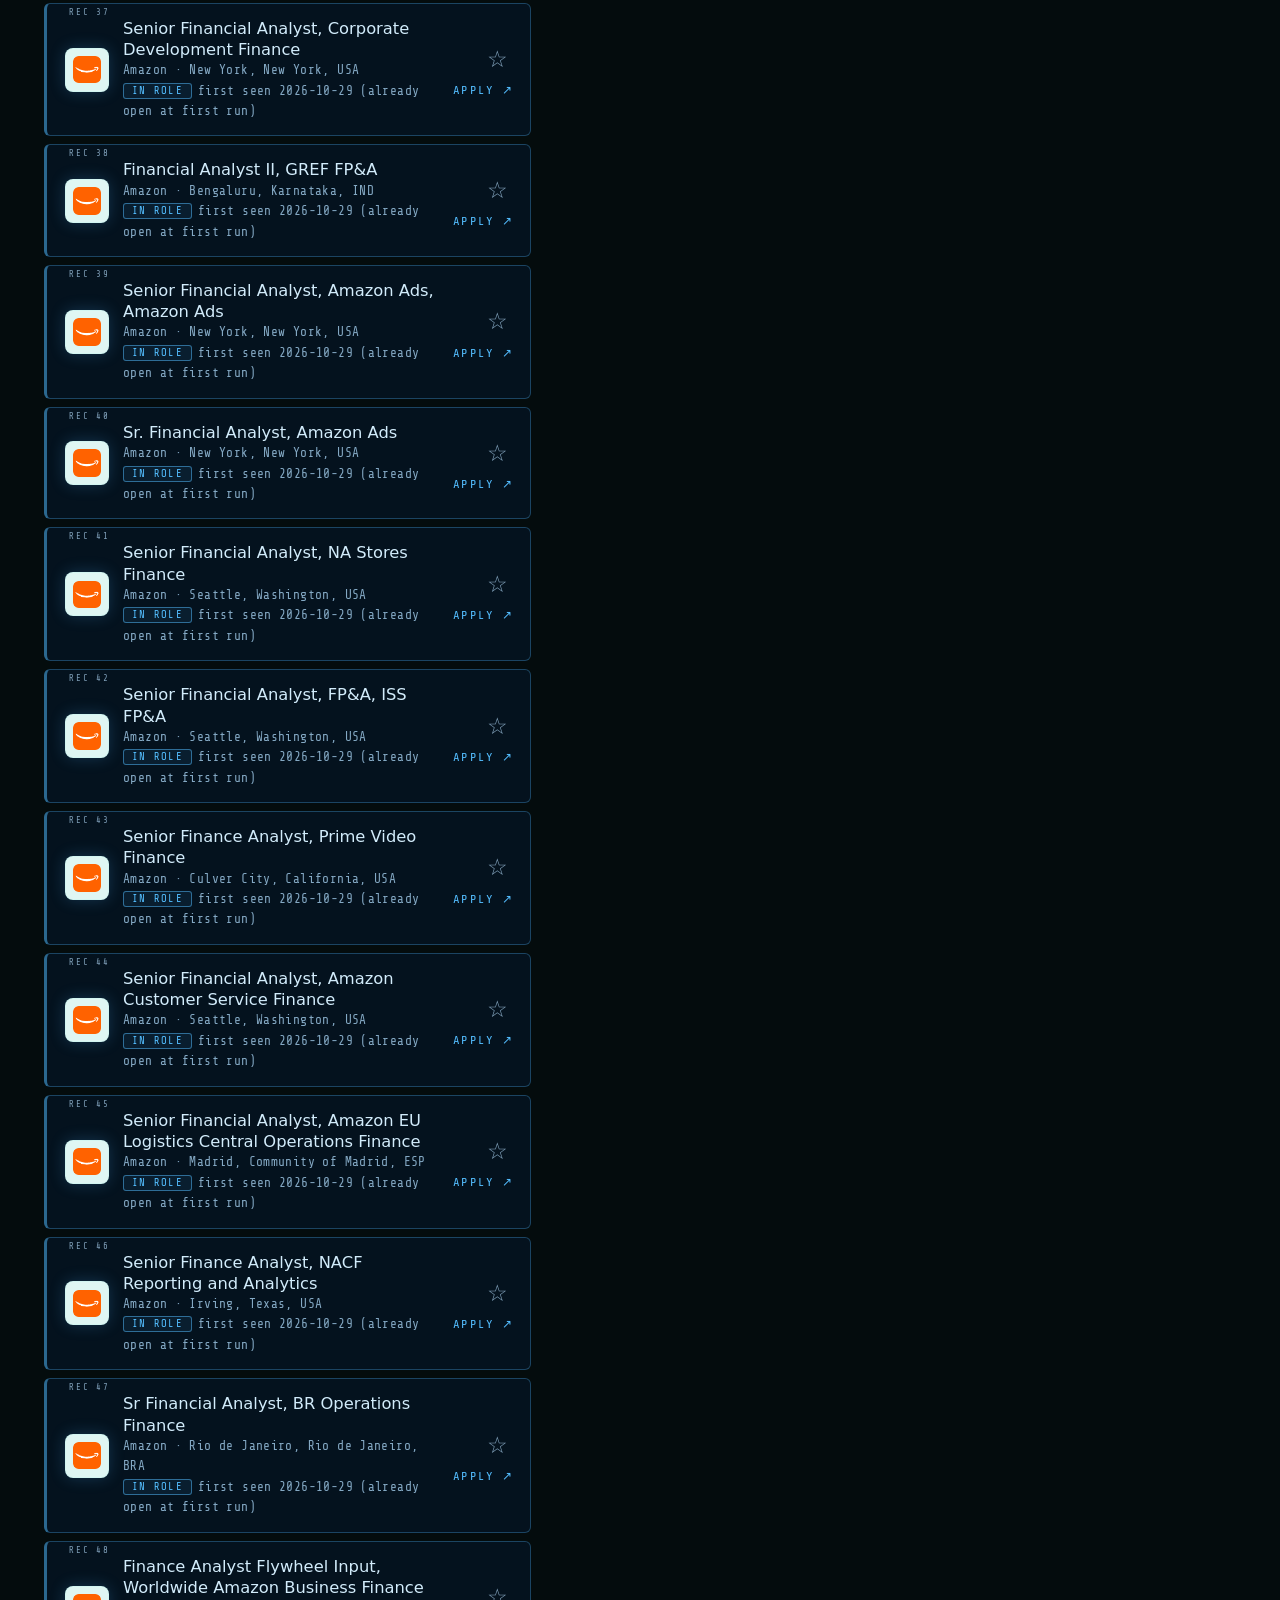
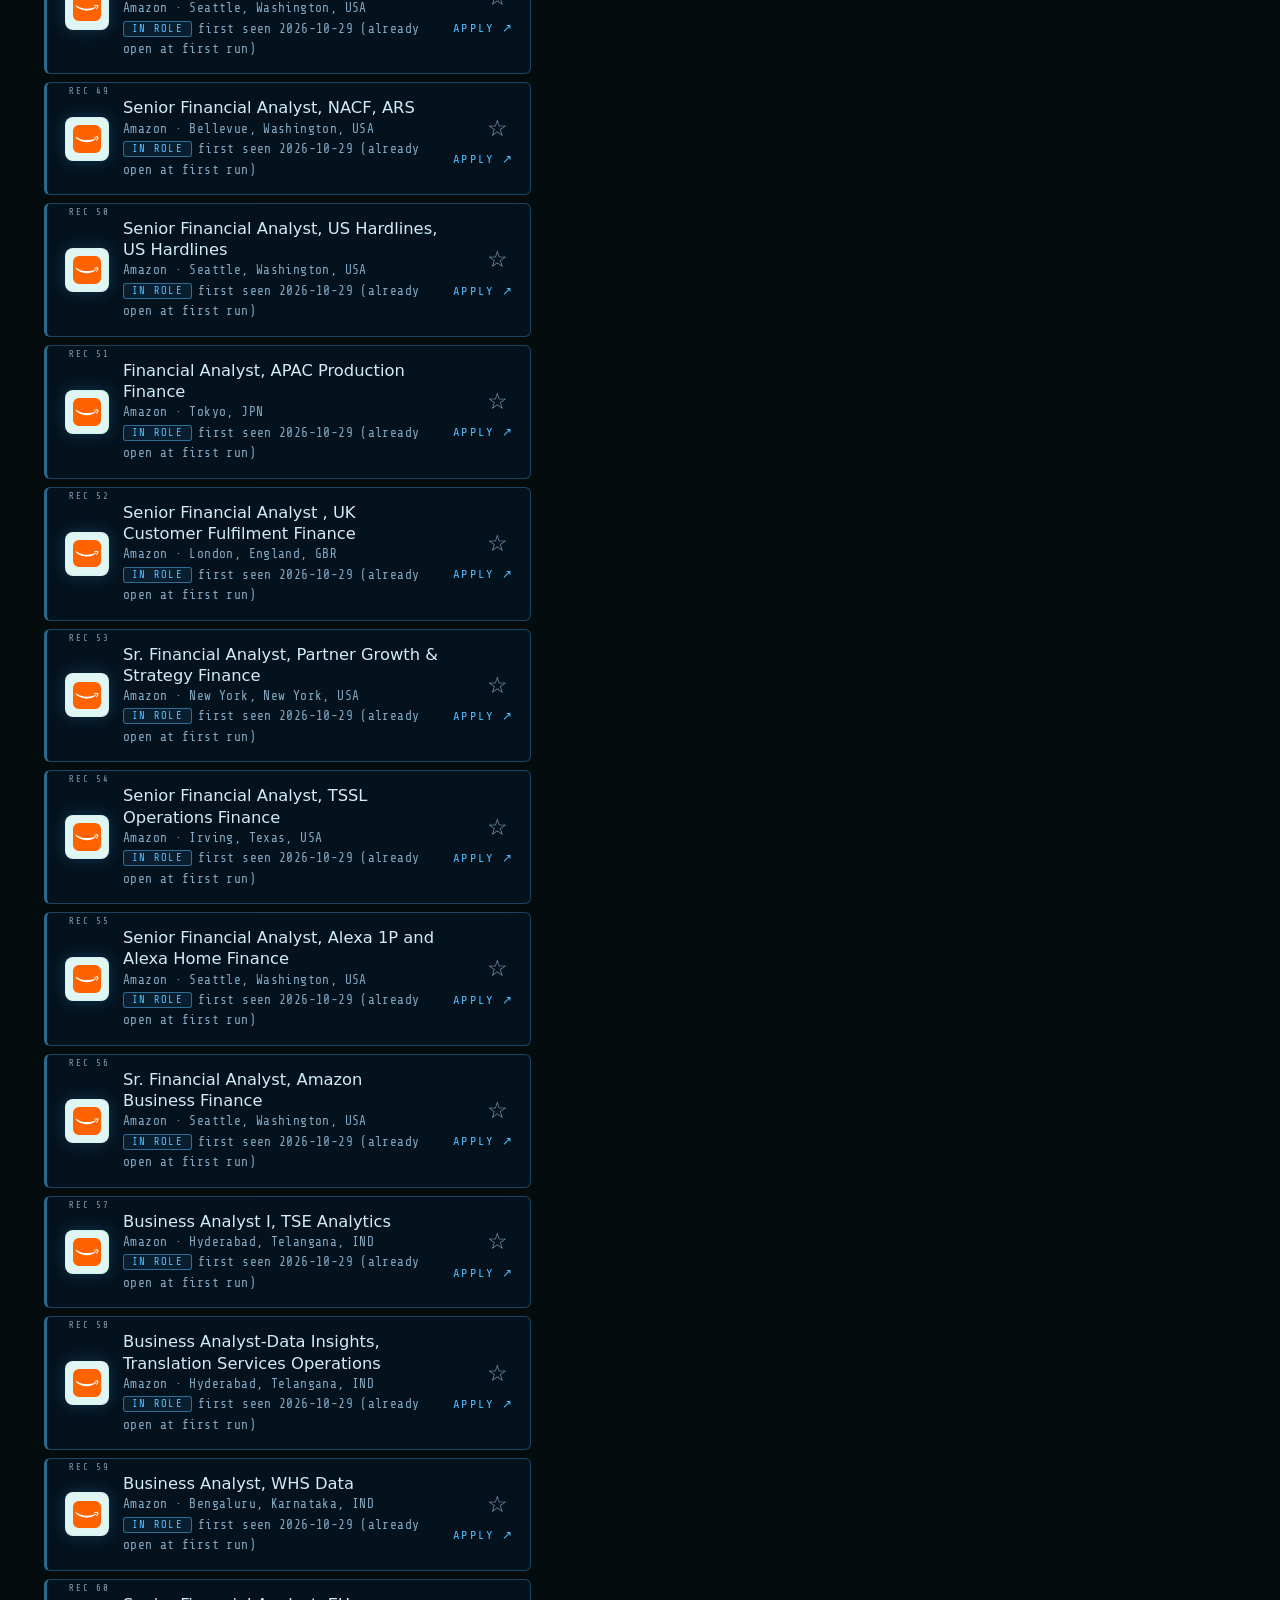
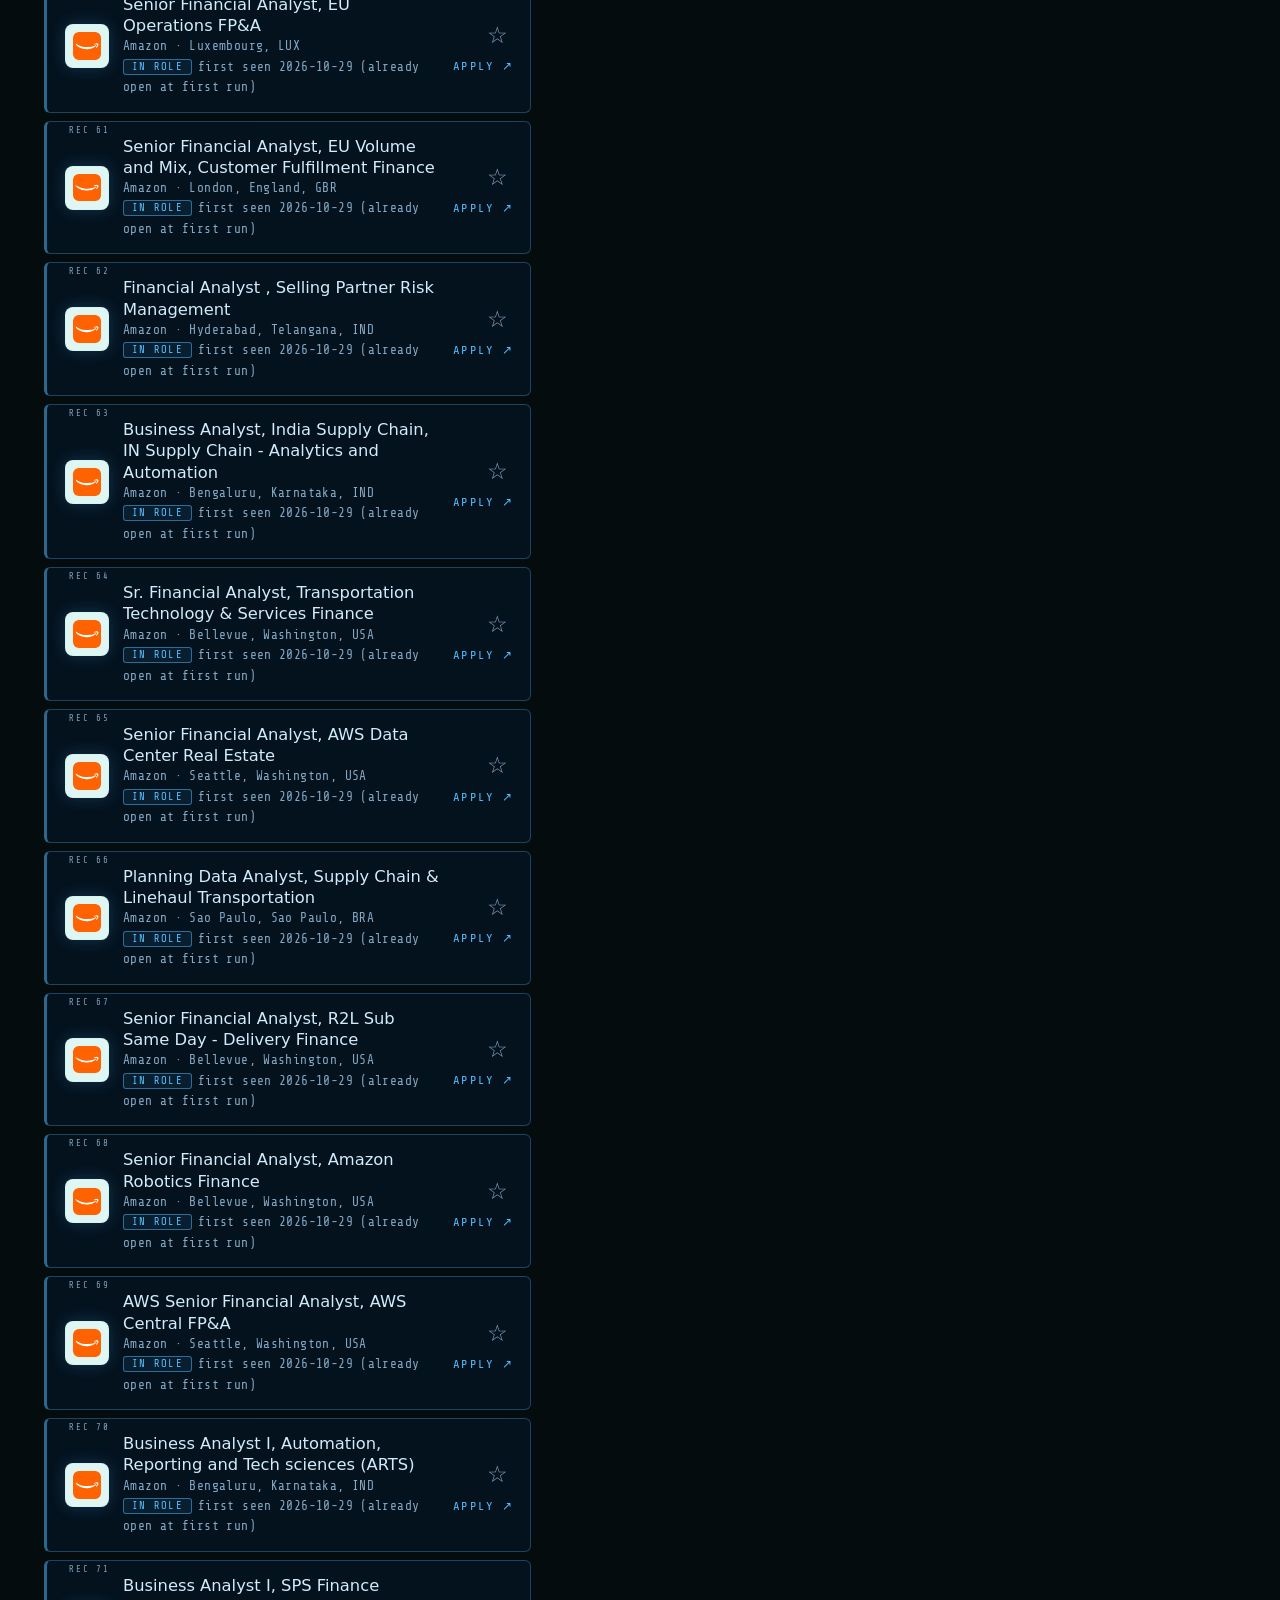
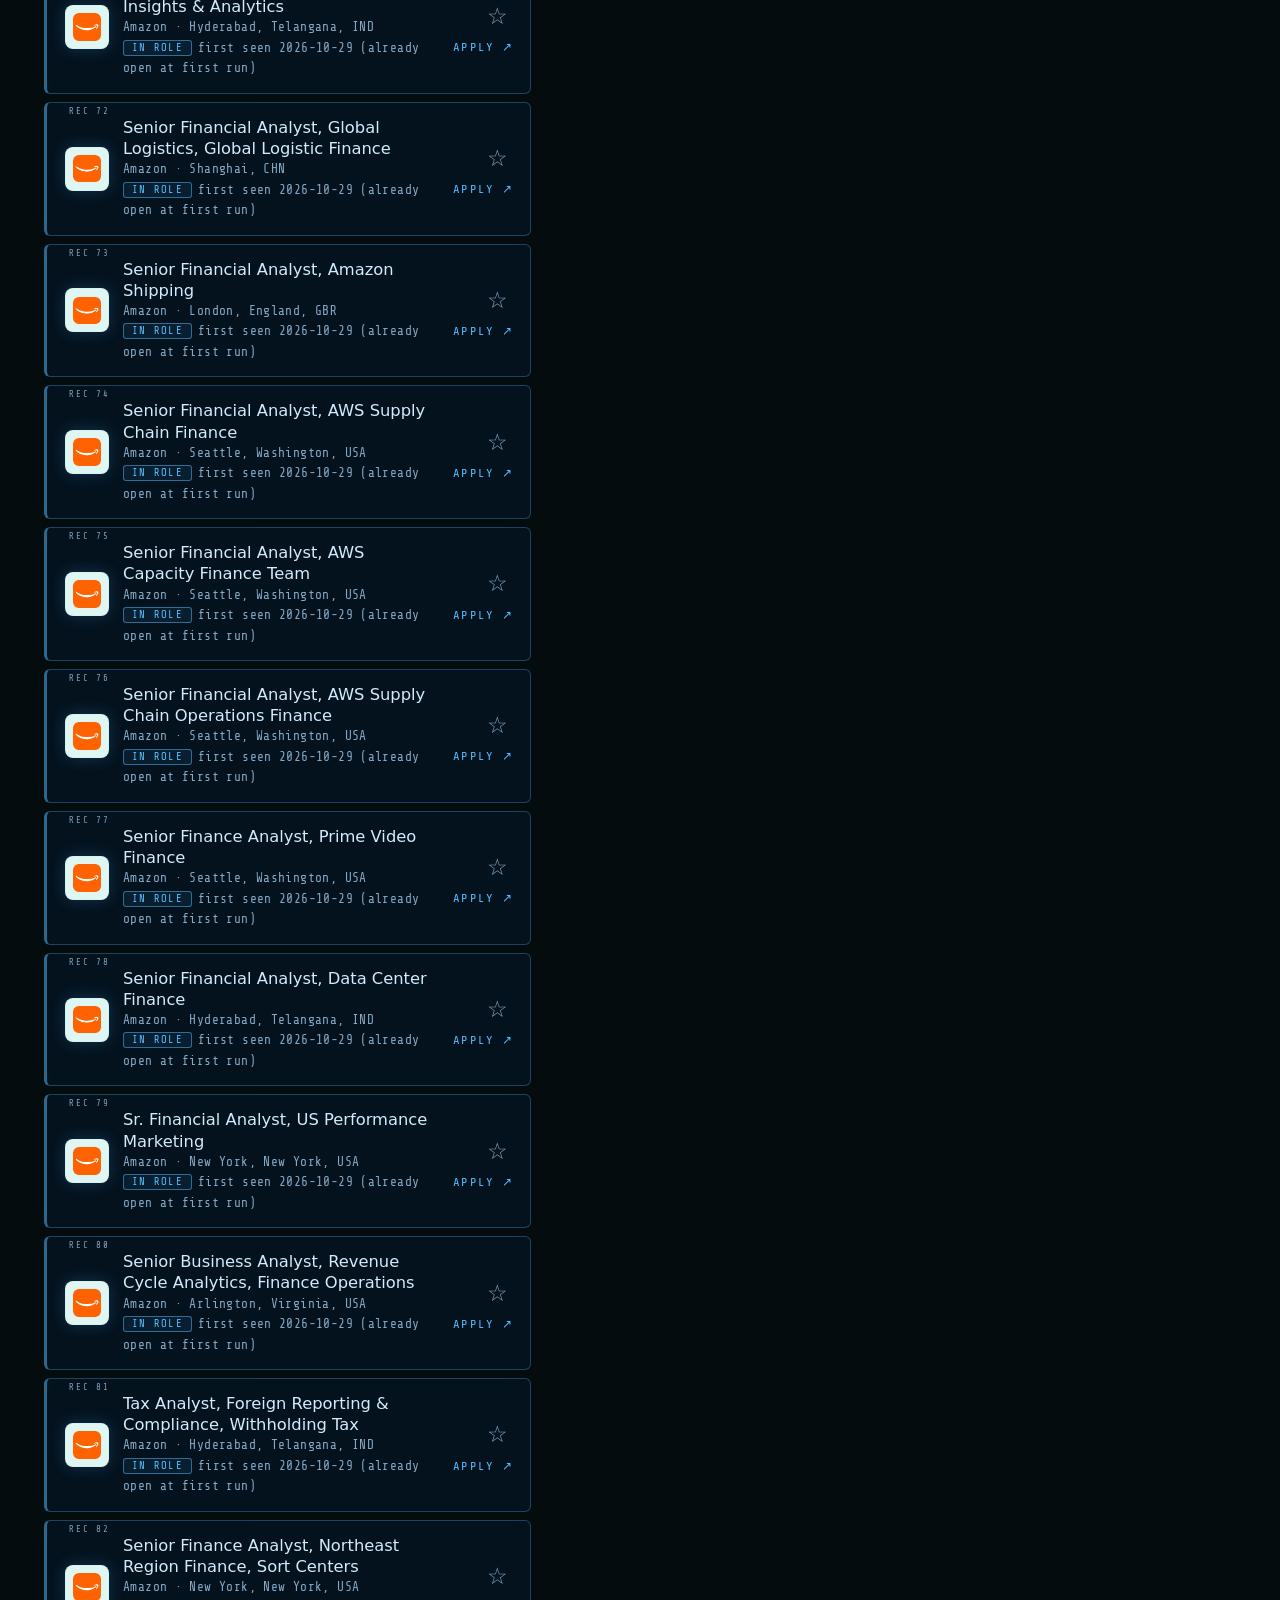
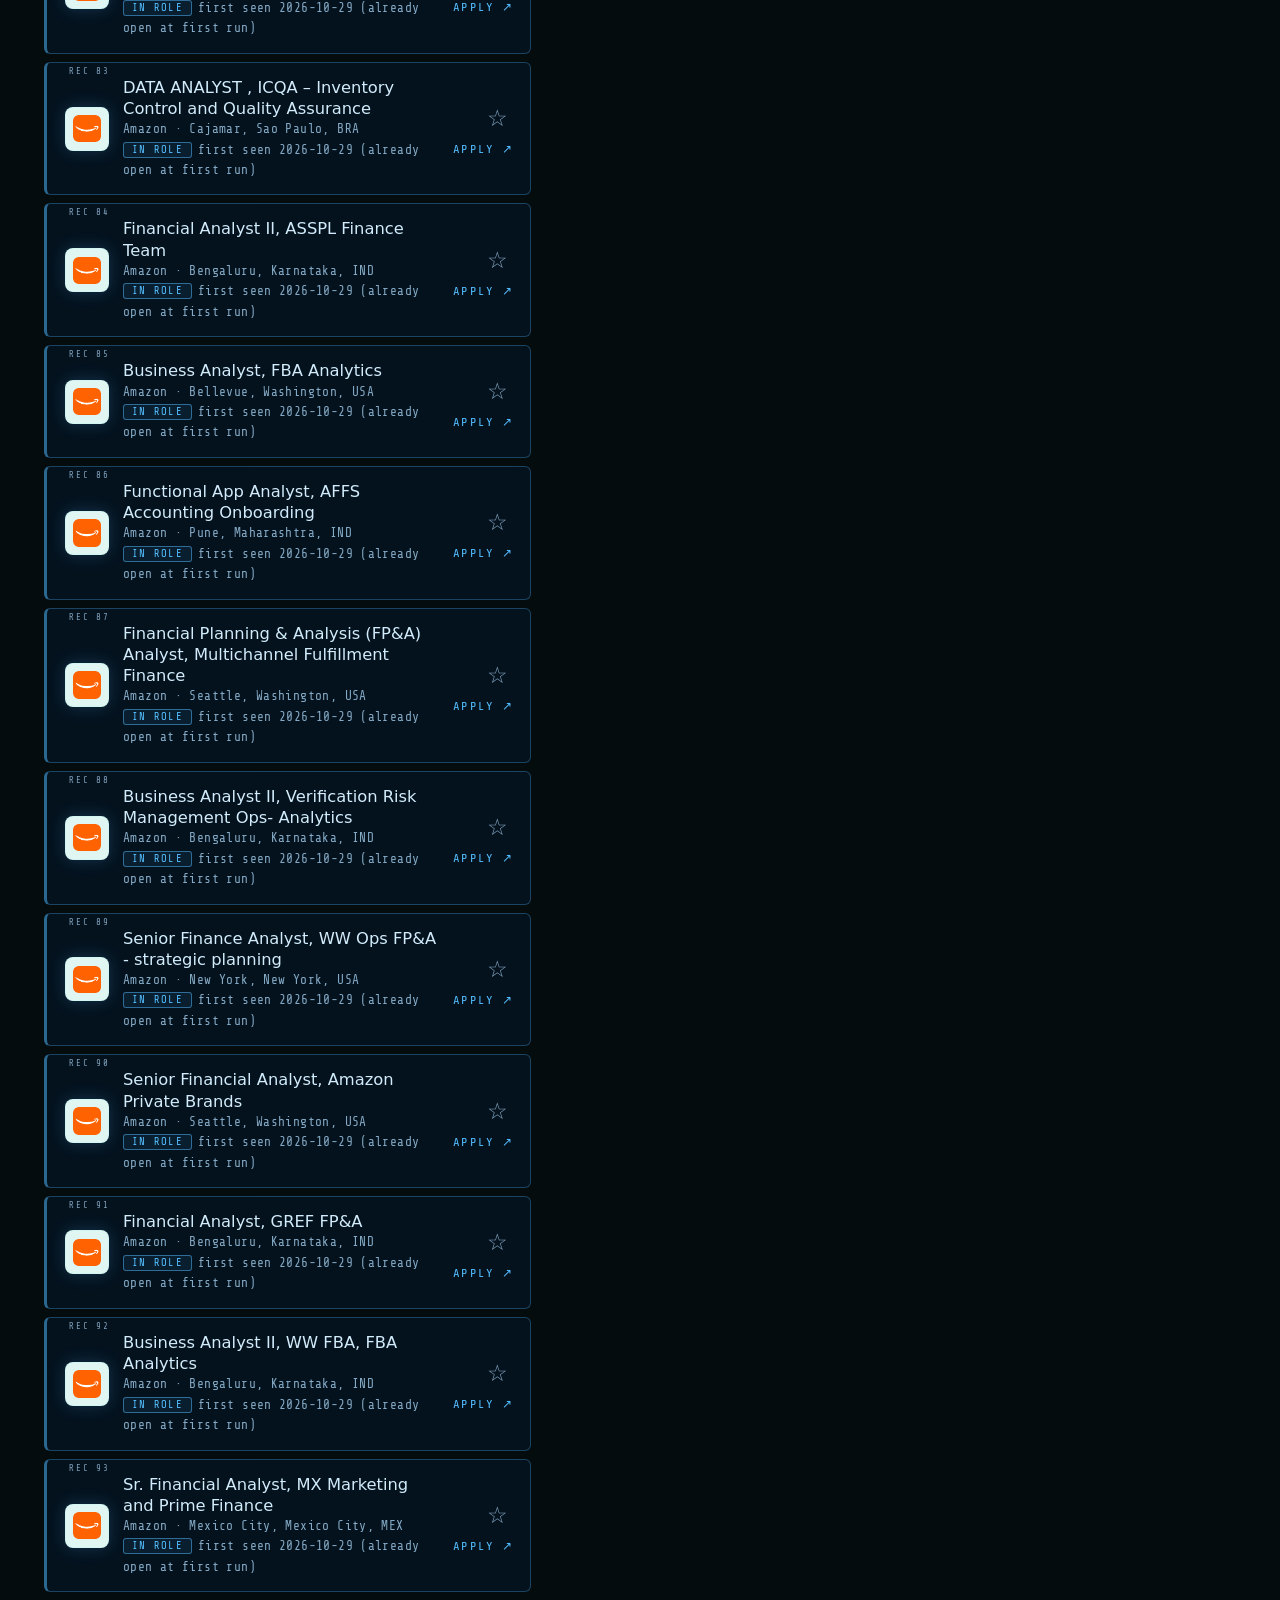
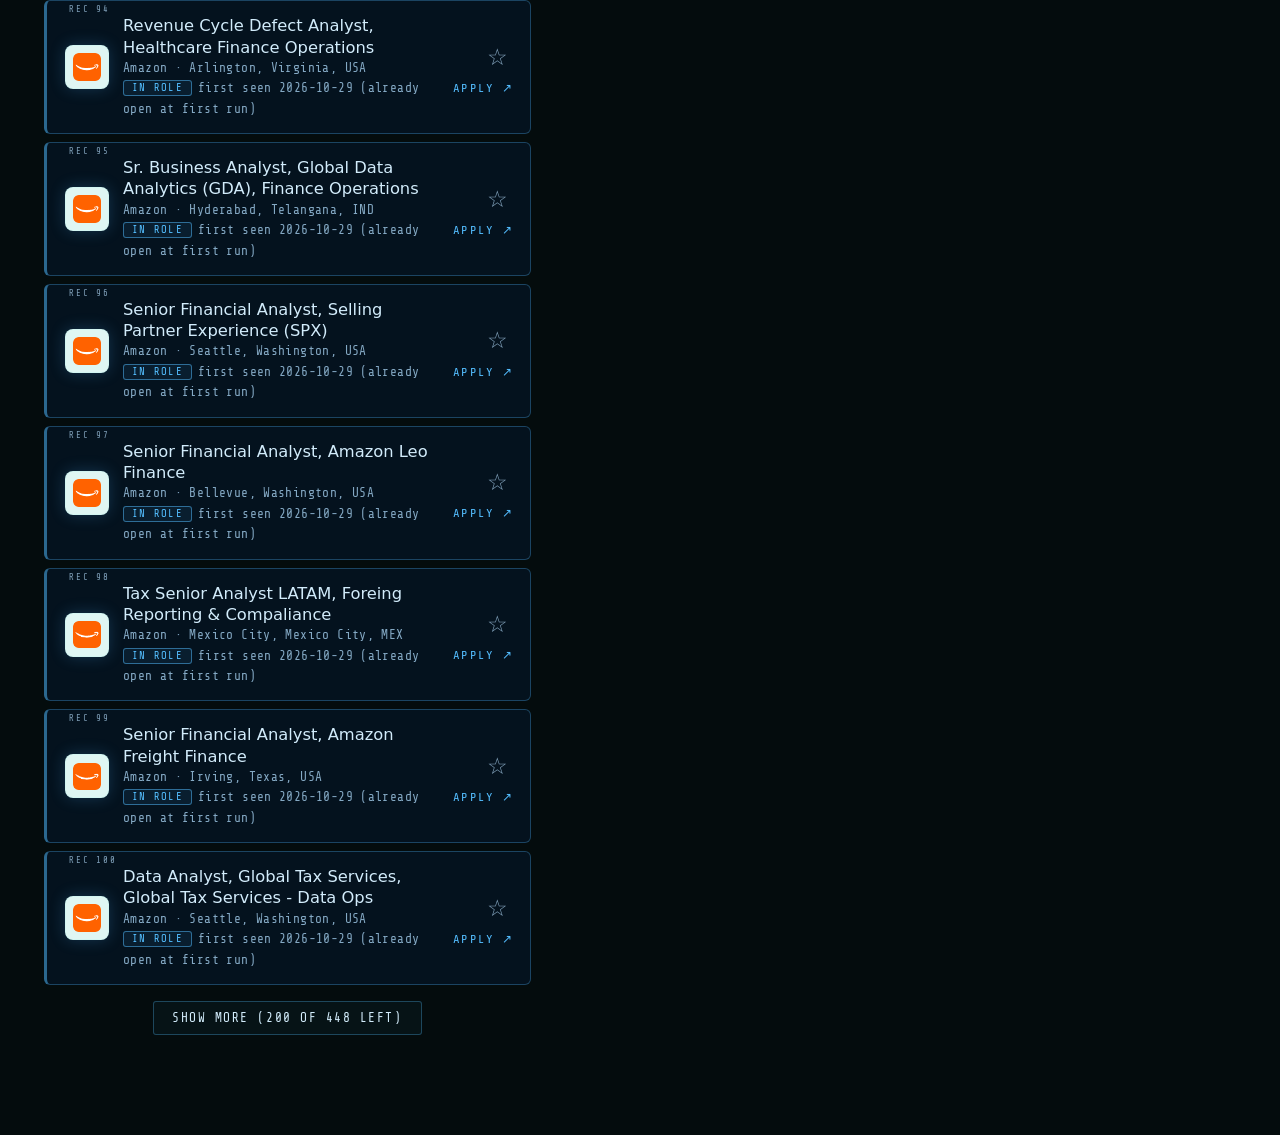
==== commit a5cbf8a4: "Site: Blade Runner 2049 redesign, effects, startup screen and page upgrades Look and feel - Each pag" ====
--- a/browse.html
+++ b/browse.html
@@ -1,4 +1,5 @@
-<!doctype html><html lang="en"><head><meta charset="utf-8"><meta name="viewport" content="width=device-width,initial-scale=1"><meta name="theme-color" content="#04060c"><link rel="manifest" href="manifest.webmanifest"><link rel="icon" href="icon-192.png"><link rel="apple-touch-icon" href="icon-192.png"><link rel="stylesheet" href="app.css"><title>Job Watcher: Browse</title></head>
+<!doctype html><html lang="en" data-theme="browse"><head><meta charset="utf-8"><meta name="viewport" content="width=device-width,initial-scale=1"><meta name="description" content="Browse the open job postings at the watched employers: filter, search, sort, save a shortlist and apply."><meta name="theme-color" content="#040c0d"><link rel="manifest" href="manifest.webmanifest"><link rel="icon" href="icon-192.png"><link rel="apple-touch-icon" href="icon-192.png"><link rel="preload" href="fonts/share-tech-mono.woff2" as="font" type="font/woff2" crossorigin><link rel="preload" href="fonts/michroma.woff2" as="font" type="font/woff2" crossorigin><link rel="stylesheet" href="app.css">
+<script>try{var d=document.documentElement;if(!sessionStorage.getItem("job-watcher-booted")&&!navigator.webdriver&&location.hash.length<2&&!matchMedia("(prefers-reduced-motion: reduce)").matches&&localStorage.getItem("job-watcher-fx")!=="off"){d.classList.add("intro");setTimeout(function(){d.classList.remove("intro")},15000)}}catch(e){}</script><title>Job Watcher: Browse</title></head>
 <body><main><h1>Browse</h1><p class="sub">Find open postings, the way you would on a job board.</p>
 <form class="searchbar" id="search" role="search" autocomplete="off">
   <label class="field"><span class="ico">⌕</span><input id="q" type="search" placeholder="Job title or company" aria-label="Job title or company"></label>
@@ -6,6 +7,7 @@
   <button class="btn primary" type="submit">Find jobs</button>
 </form>
 <div class="filters" id="filters">
+  <button class="info" type="button" data-rolehelp aria-label="What does in role mean?" title="What does “in role” mean?">?</button>
   <div class="seg" id="roleSeg"><button id="roleBtn" class="btn on" type="button">In role</button><button id="allBtn" class="btn" type="button">All postings</button></div>
   <button id="starBtn" class="btn" type="button">☆ Saved <span id="savedN">0</span></button>
   <button id="filterToggle" class="btn filtertoggle" type="button" aria-expanded="false">Filters <span class="n" id="filterN"></span></button>
@@ -16,31 +18,45 @@
     <button id="remoteBtn" class="btn" type="button">Remote</button>
   </div>
 </div>
-<div class="resultsbar" id="count">Loading…</div>
+<div class="resultsbar"><span id="count">Loading…</span><button id="countryChip" class="btn chip" type="button" hidden></button>
+  <span class="tools" id="savedTools" hidden><select id="stFilter" aria-label="Filter saved postings by status"><option value="">All statuses</option></select><button id="exportBtn" class="btn" type="button">Export CSV</button></span></div>
 <div class="split">
   <div><div class="results" id="list"><div class="job skel"></div><div class="job skel"></div><div class="job skel"></div><div class="job skel"></div></div><p class="more"><button class="btn" id="more" type="button" hidden>Show more</button></p></div>
   <aside class="detail" id="detail" aria-live="polite"></aside>
 </div></main>
+<script src="sfx.js"></script>
 <script src="app.js"></script>
+<script src="country.js"></script>
 <script>
 const KEY = "job-watcher-shortlist";  // same key as before, so earlier stars are kept
 let saved = new Set();
 try { saved = new Set(JSON.parse(localStorage.getItem(KEY) || "[]")); } catch (e) {}
 const persist = () => { try { localStorage.setItem(KEY, JSON.stringify([...saved])); } catch (e) {} };
+// Per-posting tracking for saved jobs: { posting_id: { status, note } }, kept in the browser like the stars.
+const META_KEY = "job-watcher-shortlist-meta";
+let meta = {};
+try { meta = JSON.parse(localStorage.getItem(META_KEY) || "{}") || {}; } catch (e) {}
+const persistMeta = () => { try { localStorage.setItem(META_KEY, JSON.stringify(meta)); } catch (e) {} };
+const STATUSES = ["Saved", "Applied", "Interviewing", "Offer", "Passed"];
+const statusOf = id => (meta[id] && STATUSES.includes(meta[id].status) ? meta[id].status : "Saved");
+const noteOf = id => (meta[id] && meta[id].note) || "";
+const setMeta = (id, patch) => { meta[id] = { status: statusOf(id), note: noteOf(id), ...patch }; persistMeta(); };
 const $ = id => document.getElementById(id);
 const FIELDS = ["q", "location", "employer", "days", "sort"];
+let country = "";   // set by a link from the Globe page: only postings in this country
 let rows = [], open = [], today = "", inRoleOnly = true, starOnly = false, remoteOnly = false, limit = 100, selId = null, picked = false, view = [];
 
 // The search and filters live in the URL hash, so a search can be bookmarked, shared and survives a reload.
 function readHash() {
   const p = new URLSearchParams(location.hash.slice(1));
   FIELDS.forEach(id => { $(id).value = p.get(id) || (id === "sort" ? "new" : ""); });
-  inRoleOnly = p.get("role") !== "all"; starOnly = p.get("saved") === "1"; remoteOnly = p.get("remote") === "1";
+  country = p.get("country") || ""; inRoleOnly = p.get("role") !== "all"; starOnly = p.get("saved") === "1"; remoteOnly = p.get("remote") === "1";
   selId = p.get("job"); picked = !!selId;
 }
 function writeHash() {
   const p = new URLSearchParams();
   FIELDS.forEach(id => { const v = $(id).value.trim(); if (v && !(id === "sort" && v === "new")) p.set(id, v); });
+  if (country) p.set("country", country);
   if (!inRoleOnly) p.set("role", "all");
   if (starOnly) p.set("saved", "1");
   if (remoteOnly) p.set("remote", "1");
@@ -73,7 +89,8 @@
   const q = $("q").value.trim().toLowerCase(), emp = $("employer").value, loc = $("location").value.trim().toLowerCase(), d = $("days").value;
   // The saved list also keeps postings that have since been removed, marked as removed.
   const pool = starOnly ? rows.filter(r => !isGone(r) || saved.has(r.posting_id)) : open;
-  let rs = pool.filter(r => (starOnly ? saved.has(r.posting_id) : (!inRoleOnly || r.in_role)) && (!emp || r.employer === emp) &&
+  let rs = pool.filter(r => (starOnly ? saved.has(r.posting_id) : (!inRoleOnly || r.in_role)) && (!emp || r.employer === emp) && (!country || countryOf(r.location) === country) &&
+    (!starOnly || !$("stFilter").value || statusOf(r.posting_id) === $("stFilter").value) &&
     (!loc || r._loc.includes(loc)) && (!q || r._title.includes(q) || r._emp.includes(q)) &&
     (!remoteOnly || REMOTE.test(r.location) || REMOTE.test(r.title)));
   if (d) rs = rs.filter(r => { const n = age(r); return d === "31" ? n > 30 : n <= +d; });
@@ -83,6 +100,8 @@
   if (!rs.some(r => r.posting_id === selId)) { selId = rs.length ? rs[0].posting_id : null; picked = false; }
   $("count").textContent = starOnly ? plural(rs.length, "saved posting") : `${plural(rs.length, "open posting")}${inRoleOnly ? " in role" : ""}`;
   $("savedN").textContent = saved.size;
+  $("countryChip").hidden = !country; $("countryChip").textContent = `In ${country} ✕`;
+  $("savedTools").hidden = !starOnly; $("exportBtn").disabled = !saved.size;
   $("list").innerHTML = rs.slice(0, limit).map(card).join("") ||
     `<div class="empty">${starOnly ? "Nothing saved yet. Tap the ☆ on a posting to keep it here." : `No postings match. ${inRoleOnly ? "Try <strong>All postings</strong>, or " : "Try "}fewer filters.`}</div>`;
   $("more").hidden = rs.length <= limit;
@@ -95,32 +114,50 @@
     ${mono(r.employer, false, r.source)}
     <div class="body"><div class="ttl">${esc(r.title)}</div>
       <div class="meta">${esc(r.employer)} · ${esc(r.location) || "no location"}</div>
-      <div class="meta">${gone ? `<span class="tag warn">removed ${esc(r.removed_date)}</span>` : ""}${r.in_role ? '<span class="tag">in role</span>' : ""}${isNew(r) ? '<span class="tag alt">new today</span>' : ""}first seen ${esc(r.first_seen)}${r.first_run ? " (already open at first run)" : ""}</div></div>
+      <div class="meta">${gone ? `<span class="tag warn">removed ${esc(r.removed_date)}</span>` : ""}${r.in_role ? `<span class="tag" title="${ROLE_TIP}">in role</span>` : ""}${isNew(r) ? '<span class="tag alt">new today</span>' : ""}${on && statusOf(r.posting_id) !== "Saved" ? `<span class="tag status">${esc(statusOf(r.posting_id))}</span>` : ""}${on && noteOf(r.posting_id) ? '<span class="tag dim">note</span>' : ""}first seen ${esc(r.first_seen)}${r.first_run ? " (already open at first run)" : ""}</div></div>
     <div class="side"><button class="star${on ? " on" : ""}" data-star="${esc(r.posting_id)}" aria-label="${on ? "Remove from saved" : "Save"}" title="${on ? "Saved" : "Save"}">${on ? "★" : "☆"}</button>
       <a class="apply" href="${esc(safeUrl(r.url))}" rel="noopener" target="_blank">${gone ? "View" : "Apply"} ↗</a></div></div>`;
 }
 function showDetail() {
   const r = view.find(x => x.posting_id === selId), el = $("detail");
   if (!r) { el.innerHTML = '<p class="meta">Select a posting to see its details.</p>'; return; }
-  document.body.style.setProperty("--hue", hueOf(r.employer));
   const n = age(r), on = saved.has(r.posting_id), gone = isGone(r);
   el.innerHTML = `<button class="btn back" id="back" type="button">← Back to results</button>
     <div class="dhead">${mono(r.employer, true, r.source)}<div><h2 class="dtitle">${esc(r.title)}</h2><div class="meta">${esc(r.employer)} · ${esc(r.location) || "no location"}</div></div></div>
-    <div class="badges">${gone ? `<span class="tag warn">removed ${esc(r.removed_date)}</span>` : ""}${r.in_role ? '<span class="tag">in role</span>' : ""}${isNew(r) ? '<span class="tag alt">new today</span>' : ""}${r.first_run ? '<span class="tag dim">open before we started watching</span>' : ""}</div>
+    <div class="badges">${gone ? `<span class="tag warn">removed ${esc(r.removed_date)}</span>` : ""}${r.in_role ? `<span class="tag" title="${ROLE_TIP}">in role</span>` : ""}${isNew(r) ? '<span class="tag alt">new today</span>' : ""}${r.first_run ? '<span class="tag dim">open before we started watching</span>' : ""}</div>
     <div class="actions"><a class="btn primary${gone ? " ghost" : ""}" href="${esc(safeUrl(r.url))}" rel="noopener" target="_blank">${gone ? "View the old posting" : `Apply on ${esc(r.employer)}`} ↗</a>
       <button class="btn" id="saveBtn" type="button">${on ? "★ Saved" : "☆ Save"}</button></div>
     ${gone ? '<p class="note">The employer no longer lists this posting, so the link may not work.</p>' : ""}
+    ${on ? `<div class="track"><h3>Your tracking</h3>
+      <label>Status<select id="appStatus">${STATUSES.map(s => `<option${s === statusOf(r.posting_id) ? " selected" : ""}>${s}</option>`).join("")}</select></label>
+      <label>Notes<textarea id="note" rows="4" maxlength="2000" placeholder="Contact, deadline, referral, how it went…">${esc(noteOf(r.posting_id))}</textarea></label>
+      <p class="meta">Saved in this browser only.</p></div>` : ""}
     <dl><dt>First seen</dt><dd>${esc(r.first_seen)}${r.first_run ? " (the day we started watching this employer)" : ""}</dd>
       <dt>${gone ? "Was open for" : "Open for"}</dt><dd>${r.first_run ? "at least " : ""}${plural(n, "day")}</dd>
       <dt>Last seen</dt><dd>${esc(r.last_seen)}</dd>
       ${gone ? `<dt>Removed</dt><dd>${esc(r.removed_date)}</dd>` : ""}
-      <dt>Source</dt><dd>${esc(r.source)}</dd>
+      <dt>Source</dt><dd>${esc(r.employer)}</dd>
       <dt>Location</dt><dd>${esc(r.location) || "not listed"}</dd>
       ${r.department ? `<dt>Department</dt><dd>${esc(r.department)}</dd>` : ""}
       ${r.posted_date ? `<dt>Posted</dt><dd>${esc(r.posted_date)}</dd>` : ""}</dl>
     <p class="meta">The full description and requirements are on the employer's own page.</p>`;
   $("back").onclick = () => document.body.classList.remove("show-detail");
   $("saveBtn").onclick = () => toggle(r.posting_id);
+  if (on) {
+    $("appStatus").onchange = e => { setMeta(r.posting_id, { status: e.target.value }); render(); };
+    $("note").oninput = e => setMeta(r.posting_id, { note: e.target.value });          // no re-render, so typing keeps focus
+    $("note").onblur = () => { const c = document.querySelector(`.job[data-id="${CSS.escape(r.posting_id)}"]`); if (c) c.outerHTML = card(r); };
+  }
+}
+// Export every saved posting with its status and notes. Cells that start with = + - @ are prefixed so a spreadsheet does not run them.
+const csvCell = v => { v = String(v ?? ""); if (/^[=+\-@\t\r]/.test(v)) v = "'" + v; return /[",\n\r]/.test(v) ? '"' + v.replace(/"/g, '""') + '"' : v; };
+function exportCSV() {
+  const head = ["employer", "title", "location", "my_status", "my_notes", "posting_status", "removed_date", "first_seen", "url"];
+  const list = rows.filter(r => saved.has(r.posting_id)).sort((a, b) => a.employer.localeCompare(b.employer) || a.title.localeCompare(b.title));
+  const lines = [head, ...list.map(r => [r.employer, r.title, r.location, statusOf(r.posting_id), noteOf(r.posting_id), r.status, r.removed_date, r.first_seen, r.url])];
+  const blob = new Blob(["\ufeff" + lines.map(l => l.map(csvCell).join(",")).join("\r\n") + "\r\n"], { type: "text/csv;charset=utf-8" });
+  const a = document.createElement("a"); a.href = URL.createObjectURL(blob); a.download = `job-watcher-shortlist-${today}.csv`;
+  document.body.appendChild(a); a.click(); a.remove(); setTimeout(() => URL.revokeObjectURL(a.href), 1000);
 }
 function toggle(id) { saved.has(id) ? saved.delete(id) : saved.add(id); persist(); render(); }
 function select(id, reveal) {
@@ -145,6 +182,10 @@
   $("remoteBtn").onclick = change(() => { remoteOnly = !remoteOnly; });
   $("filterToggle").onclick = () => { const o = $("filters").classList.toggle("open"); $("filterToggle").setAttribute("aria-expanded", o); };
   $("more").onclick = () => { limit += 200; render(); };
+  $("countryChip").onclick = () => { country = ""; limit = 100; render(); };
+  STATUSES.forEach(s => $("stFilter").insertAdjacentHTML("beforeend", `<option>${s}</option>`));
+  $("stFilter").onchange = () => { limit = 100; render(); };
+  $("exportBtn").onclick = exportCSV;
   window.addEventListener("hashchange", () => { readHash(); limit = 100; render(); });
   $("list").addEventListener("click", e => {
     const s = e.target.closest("[data-star]"); if (s) { toggle(s.dataset.star); return; }
--- a/app.css
+++ b/app.css
@@ -1,163 +1,208 @@
-/* One look for all three pages: a dark console home screen (ambient background, glass tiles,
-   white focus rings, light type, pill buttons). */
-@property --hue { syntax: "<number>"; inherits: true; initial-value: 222; }
+/* One look for all four pages, after the cold glass-screen interfaces in Blade Runner 2049: a deep teal-green night seen through a
+   dirty display (grain, scratches, a vignette and a bright bottom edge), a rounded HUD bezel with ruler ticks down both sides, a
+   faint diamond lattice at the top, cyan hairlines and glow, cream-yellow for the values that matter, red-orange for alerts, wide
+   techno numerals and small monospace labels. */
+@font-face { font-family: "Share Tech Mono"; src: url("fonts/share-tech-mono.woff2") format("woff2"); font-weight: 400; font-style: normal; font-display: swap; }
+@font-face { font-family: "Michroma"; src: url("fonts/michroma.woff2") format("woff2"); font-weight: 400; font-style: normal; font-display: swap; }
 :root {
-  --bg: #04060c; --ink: #f4f7ff; --muted: #a3b2d1; --dim: #6f7fa3;
-  --glass: rgba(255, 255, 255, .07); --glass2: rgba(255, 255, 255, .13); --line: rgba(255, 255, 255, .13);
-  --accent: #5aa9ff; --accent2: #b79cff; --good: #5ee6b0; --warn: #ff7d8d; --gold: #ffd166;
-  --font: "SF Pro Display", "Inter", system-ui, -apple-system, "Segoe UI", Roboto, sans-serif;
-  --focus: 0 0 0 3px #fff, 0 18px 50px rgba(0, 0, 0, .55), 0 0 44px hsl(var(--hue) 90% 62% / .38);
+  /* the default terminal (Today); each page sets its own through <html data-theme="...">, see the end of this file */
+  --rgb: 79, 232, 224; --grgb: 255, 159, 58; --wrgb: 255, 75, 58; --shade: 5, 24, 24;
+  --accent: rgb(var(--rgb)); --accent-hi: #7ff2ea; --on-accent: #031514; --hi: #eafffd; --gold: rgb(var(--grgb)); --warn: rgb(var(--wrgb)); --good: var(--accent); --orange: #ff9f3a;
+  --ink: #cdf6f1; --muted: #7fb8b3; --dim: #6fa19d;
+  --bg: #040c0d; --bg1: #0f3530; --bg2: #0a2321; --bg3: #051211; --tintL: transparent; --tintR: transparent;
+  --glass: rgba(var(--shade), .66); --glass2: rgba(var(--rgb), .10); --line: rgba(var(--rgb), .3);
+  --font: "Helvetica Neue", "Inter", system-ui, -apple-system, "Segoe UI", Roboto, sans-serif;
+  --mono: "Share Tech Mono", ui-monospace, "SF Mono", Menlo, Consolas, monospace;
+  --display: "Michroma", "Share Tech Mono", ui-monospace, Menlo, Consolas, monospace;
+  --focus: 0 0 0 1px var(--accent), 0 0 18px rgba(var(--rgb), .6);
+  --glow: 0 0 12px rgba(var(--rgb), .55), 1.5px 0 0 rgba(255, 70, 50, .32), -1.5px 0 0 rgba(60, 110, 255, .35), 9px 0 18px rgba(var(--rgb), .16);
+  --lattice: none;
 }
 * { box-sizing: border-box; }
 html { color-scheme: dark; }
 body {
   margin: 0; min-height: 100vh; color: var(--ink); background: var(--bg);
-  font: 400 16px/1.5 var(--font); --hue: 222; transition: --hue .9s ease; -webkit-font-smoothing: antialiased;
-}
-/* ambient background; the hue follows whatever is selected */
-body::before, body::after { content: ""; position: fixed; z-index: -1; pointer-events: none; }
+  font: 400 15.5px/1.55 var(--font); -webkit-font-smoothing: antialiased;
+}
+/* the screen: a bright edge along the bottom, cold bloom top right, the teal-green glass itself, and a dark vignette over it all */
 body::before {
-  inset: 0;
+  content: ""; position: fixed; inset: 0; z-index: -1; pointer-events: none;
   background:
-    radial-gradient(900px 620px at 10% -8%, hsl(var(--hue) 85% 40% / .55), transparent 62%),
-    radial-gradient(820px 620px at 96% 8%, hsl(calc(var(--hue) + 70) 70% 34% / .42), transparent 62%),
-    radial-gradient(1100px 720px at 50% 118%, hsl(calc(var(--hue) - 35) 75% 26% / .55), transparent 62%),
-    linear-gradient(180deg, #071029, #04060c 72%);
-}
+    radial-gradient(ellipse at 50% 46%, transparent 52%, rgba(0, 6, 8, .72) 100%),
+    linear-gradient(0deg, rgba(var(--rgb), .26), transparent 120px),
+    radial-gradient(900px 520px at 90% -10%, rgba(var(--rgb), .16), transparent 65%),
+    linear-gradient(90deg, var(--tintL), transparent 24%), linear-gradient(270deg, var(--tintR), transparent 24%),
+    radial-gradient(1100px 700px at 40% 40%, var(--bg1) 0%, var(--bg2) 50%, var(--bg3) 100%);
+}
+/* dirty glass: scanlines, fine grain, and a tile of hairline scratches, faint enough that text stays crisp */
 body::after {
-  left: -20vw; right: -20vw; top: 18vh; height: 46vh; opacity: .22; filter: blur(46px);
-  background: conic-gradient(from 90deg at 50% 50%, transparent, hsl(var(--hue) 90% 60%), transparent 40%, hsl(calc(var(--hue) + 80) 90% 62%), transparent 80%);
-  border-radius: 50%; animation: drift 38s ease-in-out infinite alternate;
-}
-@keyframes drift { from { transform: translateX(-6vw) rotate(-6deg); } to { transform: translateX(6vw) rotate(8deg); } }
-@media (prefers-reduced-motion: reduce) { body::after { animation: none; } * { transition: none !important; } }
+  content: ""; position: fixed; inset: 0; z-index: 1000; pointer-events: none; opacity: .55;
+  background:
+    repeating-linear-gradient(0deg, rgba(0, 0, 0, .22) 0 1px, transparent 1px 3px),
+    url("data:image/svg+xml;utf8,%3Csvg xmlns='http://www.w3.org/2000/svg' width='900' height='700'%3E%3Cg fill='none' stroke='white' stroke-linecap='round'%3E%3Cpath d='M60 40L420 640' stroke-opacity='.11'/%3E%3Cpath d='M720 20L590 520' stroke-opacity='.09'/%3E%3Cpath d='M180 310C420 250 640 190 880 150' stroke-opacity='.08'/%3E%3Cpath d='M20 520L310 690' stroke-opacity='.1'/%3E%3Cpath d='M470 70L530 240' stroke-opacity='.12'/%3E%3Cpath d='M110 650C300 560 420 640 640 560' stroke-opacity='.07'/%3E%3Cpath d='M780 400L860 660' stroke-opacity='.09'/%3E%3Cpath d='M300 120L330 190' stroke-opacity='.13'/%3E%3C/g%3E%3Cg fill='white'%3E%3Ccircle cx='140' cy='210' r='1.1' fill-opacity='.14'/%3E%3Ccircle cx='610' cy='330' r='.9' fill-opacity='.12'/%3E%3Ccircle cx='820' cy='90' r='1.3' fill-opacity='.12'/%3E%3Ccircle cx='350' cy='520' r='1' fill-opacity='.13'/%3E%3Ccircle cx='60' cy='440' r='.8' fill-opacity='.12'/%3E%3C/g%3E%3C/svg%3E") 0 0 / 900px 700px,
+    url("data:image/svg+xml;utf8,%3Csvg xmlns='http://www.w3.org/2000/svg' width='180' height='180'%3E%3Cfilter id='n'%3E%3CfeTurbulence type='fractalNoise' baseFrequency='.85' numOctaves='2' stitchTiles='stitch'/%3E%3CfeColorMatrix values='0 0 0 0 .6 0 0 0 0 1 0 0 0 0 .95 0 0 0 .6 0'/%3E%3C/filter%3E%3Crect width='100%25' height='100%25' filter='url(%23n)' opacity='.18'/%3E%3C/svg%3E");
+}
+/* the HUD bezel around the screen, with ruler ticks down both sides */
+html::before {
+  content: ""; position: fixed; inset: 8px; z-index: 999; pointer-events: none; border-radius: 24px;
+  border: 1px solid rgba(var(--rgb), .5); outline: 1px solid rgba(var(--rgb), .13); outline-offset: 5px;
+  box-shadow: inset 0 0 60px rgba(var(--rgb), .1), 0 0 22px rgba(var(--rgb), .16);
+}
+html::after {
+  content: ""; position: fixed; top: 96px; bottom: 70px; left: 14px; right: 14px; z-index: 999; pointer-events: none;
+  background:
+    repeating-linear-gradient(180deg, rgba(var(--rgb), .6) 0 1px, transparent 1px 26px) left top / 15px 100% no-repeat,
+    repeating-linear-gradient(180deg, rgba(var(--rgb), .6) 0 1px, transparent 1px 26px) right top / 15px 100% no-repeat;
+}
+
+@keyframes cursor { 50% { opacity: 0; } }
+@keyframes blink { 0%, 86%, 100% { opacity: 1; } 91% { opacity: .25; } }
+@media (prefers-reduced-motion: reduce) { * { animation: none !important; transition: none !important; } }
 
 [hidden] { display: none !important; }
 a { color: var(--accent); }
-header.nav { position: sticky; top: 0; z-index: 10; backdrop-filter: blur(20px) saturate(1.4); -webkit-backdrop-filter: blur(20px) saturate(1.4);
-  background: linear-gradient(180deg, rgba(4, 6, 12, .97), rgba(4, 6, 12, .92)); box-shadow: 0 1px 0 rgba(255, 255, 255, .06); }
-header.nav .in { max-width: 1320px; margin: 0 auto; padding: 14px 28px; display: flex; align-items: center; gap: 30px; }
-header.nav .brand { display: flex; align-items: center; gap: 10px; color: #fff; text-decoration: none; font-weight: 600; letter-spacing: .02em; }
-header.nav .logo { width: 26px; height: 26px; border-radius: 50%; border: 2px solid #fff; position: relative; box-shadow: 0 0 14px rgba(255, 255, 255, .45); }
-header.nav .logo::after { content: ""; position: absolute; inset: 6px; border-radius: 50%; background: #fff; }
-header.nav a.link { position: relative; color: var(--muted); text-decoration: none; font-size: 1.05rem; padding: 6px 2px; transition: color .15s; }
-header.nav a.link:hover, header.nav a.link:focus-visible { color: #fff; outline: none; }
-header.nav a.link.on { color: #fff; font-weight: 600; }
-header.nav a.link.on::after { content: ""; position: absolute; left: 50%; bottom: -7px; width: 6px; height: 6px; margin-left: -3px; border-radius: 50%; background: #fff; box-shadow: 0 0 10px #fff; }
-header.nav .navchip { margin-left: auto; font-size: .85rem; color: var(--muted); border: 1px solid var(--line); background: var(--glass); border-radius: 999px; padding: 5px 14px; white-space: nowrap; }
+header.nav { position: sticky; top: 0; z-index: 10; backdrop-filter: blur(12px) saturate(1.2); -webkit-backdrop-filter: blur(12px) saturate(1.2);
+  background: rgba(var(--shade), .86); border-bottom: 1px solid var(--line); }
+/* the diamond lattice that hangs under the top edge and fades out */
+header.nav::after { content: ""; position: absolute; left: 0; right: 0; top: 100%; height: 190px; pointer-events: none; opacity: .55; background: var(--lattice);
+  -webkit-mask-image: linear-gradient(#000, transparent); mask-image: linear-gradient(#000, transparent); }
+header.nav .in { max-width: 1320px; margin: 0 auto; padding: 14px 44px; display: flex; align-items: center; gap: 30px; }
+header.nav .brand { display: flex; align-items: center; gap: 12px; color: var(--ink); text-decoration: none; font: 400 .78rem var(--display); letter-spacing: .16em; text-transform: uppercase; text-shadow: var(--glow); }
+header.nav .logo { width: 26px; height: 22px; border: 1px solid var(--accent); border-radius: 5px; position: relative; box-shadow: 0 0 12px rgba(var(--rgb), .45), inset 0 0 8px rgba(var(--rgb), .2); }
+header.nav .logo::after { content: ""; position: absolute; left: 4px; bottom: 3px; width: 16px; height: 13px;
+  background: linear-gradient(var(--gold), var(--gold)) 0 100% / 3px 6px no-repeat, linear-gradient(var(--gold), var(--gold)) 6px 100% / 3px 12px no-repeat, linear-gradient(var(--gold), var(--gold)) 12px 100% / 3px 8px no-repeat; filter: drop-shadow(0 0 4px rgba(var(--grgb), .7)); }
+header.nav a.link { position: relative; color: var(--muted); text-decoration: none; font: 400 .92rem var(--mono); letter-spacing: .18em; text-transform: uppercase; padding: 6px 0; transition: color .15s; }
+header.nav a.link:hover, header.nav a.link:focus-visible { color: var(--ink); outline: none; }
+header.nav a.link.on { color: var(--accent); text-shadow: 0 0 12px rgba(var(--rgb), .7); }
+header.nav a.link.on::after { content: ""; position: absolute; left: 0; right: 0; bottom: -15px; height: 2px; background: var(--accent); box-shadow: 0 0 10px var(--accent), 0 0 22px var(--accent); }
+header.nav .navchip { margin-left: auto; font: 400 .74rem var(--mono); letter-spacing: .14em; text-transform: uppercase; color: var(--muted); border: 1px solid var(--line); border-radius: 4px; padding: 5px 12px; white-space: nowrap; }
+header.nav .navchip::before { content: ""; display: inline-block; width: 6px; height: 6px; margin-right: 9px; background: var(--gold); box-shadow: 0 0 8px var(--gold); animation: blink 3.2s infinite; vertical-align: 1px; }
 header.nav .navchip:empty { display: none; }
 
-main { max-width: 1320px; margin: 0 auto; padding: 26px 28px 90px; }
+main { max-width: 1320px; margin: 0 auto; padding: 30px 44px 100px; }
 h1, h2, h3 { line-height: 1.2; margin: 0; }
-h1 { font-weight: 300; font-size: clamp(2.2rem, 5vw, 3.2rem); letter-spacing: -.02em; }
-h2 { font-weight: 400; font-size: 1.45rem; letter-spacing: -.005em; }
-.sub { color: var(--muted); margin: 6px 0 26px; }
-.meta { color: var(--muted); font-size: .88rem; }
-.count { font-size: .9rem; color: var(--muted); border: 1px solid var(--line); background: var(--glass); border-radius: 999px; padding: 2px 12px; margin-left: 10px; vertical-align: middle; }
+h1 { font: 400 clamp(1.35rem, 3.2vw, 2rem)/1.2 var(--display); letter-spacing: .1em; text-transform: uppercase; text-shadow: var(--glow); }
+@keyframes glitch { 0%, 91%, 100% { transform: none; } 92% { transform: translate(3px, 0) skewX(-7deg); text-shadow: -5px 0 rgba(255, 60, 50, .75), 5px 0 rgba(60, 120, 255, .75); } 94% { transform: translate(-2px, 0); text-shadow: 3px 0 rgba(255, 60, 50, .6), -3px 0 rgba(60, 120, 255, .6); } 96% { transform: none; } }
+h1 { animation: glitch 11s infinite; }
+h1::after { content: ""; display: block; width: 64px; height: 2px; margin-top: 16px; background: var(--accent); box-shadow: 0 0 14px var(--accent); }
+h2 { font-weight: 300; font-size: 1.35rem; letter-spacing: .02em; }
+.sub { color: var(--muted); margin: 14px 0 28px; font: 400 .86rem var(--mono); letter-spacing: .05em; }
+.sub::before { content: "// "; color: var(--gold); }
+.meta { color: var(--muted); font: 400 .8rem var(--mono); letter-spacing: .03em; line-height: 1.6; }
+.count { font: 400 .78rem var(--mono); letter-spacing: .08em; color: var(--gold); border: 1px solid rgba(var(--grgb), .5); border-radius: 4px; padding: 2px 10px; margin-left: 12px; vertical-align: middle; }
 
 /* tiles */
-.tile { position: relative; display: block; color: inherit; text-decoration: none; background: var(--glass); border: 1px solid var(--line);
-  border-radius: 22px; padding: 18px 20px; backdrop-filter: blur(14px); -webkit-backdrop-filter: blur(14px);
-  transition: transform .2s cubic-bezier(.2, .8, .2, 1), box-shadow .2s, background .2s; }
-.tile:hover, .tile:focus-visible { transform: scale(1.035); background: var(--glass2); box-shadow: var(--focus); outline: none; z-index: 2; }
-.grid { display: grid; gap: 16px; grid-template-columns: repeat(auto-fit, minmax(200px, 1fr)); margin: 0 0 34px; }
-.stat { padding: 22px 24px; min-height: 130px; display: flex; flex-direction: column; justify-content: flex-end; }
-.stat .n { font-weight: 200; font-size: 3.2rem; line-height: 1; letter-spacing: -.03em; }
-.stat .l { color: var(--muted); margin-top: 8px; font-size: .95rem; }
-.stat.hot .n { color: var(--good); } .stat.cold .n { color: var(--warn); }
+.tile { position: relative; display: block; color: inherit; text-decoration: none; background: var(--glass); border: 1px solid var(--line); border-radius: 10px; padding: 18px 20px;
+  box-shadow: inset 0 0 28px rgba(var(--rgb), .05); backdrop-filter: blur(6px); -webkit-backdrop-filter: blur(6px); transition: border-color .2s, background .2s, box-shadow .2s; }
+.tile:hover, .tile:focus-visible { background: var(--glass2); border-color: var(--accent); box-shadow: inset 0 0 28px rgba(var(--rgb), .08), 0 0 26px rgba(var(--rgb), .22); outline: none; z-index: 2; }
+.grid { display: grid; gap: 16px; grid-template-columns: repeat(auto-fit, minmax(210px, 1fr)); margin: 0 0 34px; }
+.stat { padding: 20px 22px; min-height: 140px; display: flex; flex-direction: column; justify-content: flex-end; }
+.stat .n { font: 400 2.1rem/1.1 var(--display); letter-spacing: -.01em; color: var(--hi); text-shadow: var(--glow); }
+.stat .l { color: var(--muted); margin-top: 12px; font: 400 .74rem var(--mono); letter-spacing: .16em; text-transform: uppercase; }
+.stat .d { color: var(--muted); font: 400 .74rem var(--mono); letter-spacing: .06em; margin-top: 6px; }
+.stat.hot .n { color: var(--good); }
+.stat.cold .n { color: var(--warn); text-shadow: 0 0 14px rgba(var(--wrgb), .6), 1.5px 0 0 rgba(255, 210, 60, .3), -1.5px 0 0 rgba(60, 110, 255, .3), 9px 0 18px rgba(var(--wrgb), .2); }
 .tiles { display: grid; gap: 14px; grid-template-columns: repeat(auto-fill, minmax(290px, 1fr)); }
-.post { display: flex; gap: 14px; align-items: center; backdrop-filter: none; -webkit-backdrop-filter: none; background: rgba(255, 255, 255, .08); }  /* a blur layer per tile is too heavy for 1,000 tiles */
+.post { display: flex; gap: 14px; align-items: center; backdrop-filter: none; -webkit-backdrop-filter: none; background: rgba(var(--shade), .82); }  /* a blur layer per tile is too heavy for 1,000 tiles */
 .post:hover, .post:focus-visible { background: var(--glass2); }
 .post .body { min-width: 0; flex: 1; }
 .post .ttl { font-weight: 500; line-height: 1.3; display: -webkit-box; -webkit-line-clamp: 2; -webkit-box-orient: vertical; overflow: hidden; }
-.mono { flex: none; width: 46px; height: 46px; border-radius: 14px; display: grid; place-items: center; font-weight: 700; font-size: 1.1rem; color: #fff;
-  background: linear-gradient(135deg, hsl(var(--h) 80% 56%), hsl(calc(var(--h) + 45) 80% 34%)); box-shadow: inset 0 0 0 1px rgba(255, 255, 255, .25), 0 6px 18px hsl(var(--h) 80% 40% / .45); }
-.mono.big { width: 64px; height: 64px; border-radius: 18px; font-size: 1.6rem; }
-.mono { position: relative; }
-.mono b { font-weight: 700; }
-.mono.has-logo { background: #fff; box-shadow: 0 6px 18px rgba(0, 0, 0, .35), inset 0 0 0 1px rgba(255, 255, 255, .5); }
+.mono { position: relative; flex: none; width: 44px; height: 44px; display: grid; place-items: center; font: 400 1.15rem var(--mono); color: var(--accent); border-radius: 8px;
+  background: rgba(var(--rgb), .07); border: 1px solid rgba(var(--rgb), .4); }
+.mono.big { width: 62px; height: 62px; font-size: 1.6rem; border-radius: 10px; }
+.mono b { font-weight: 400; }
+.mono.has-logo { background: #dff6f3; border-color: rgba(205, 246, 241, .7); box-shadow: 0 0 16px rgba(var(--rgb), .22); }
 .mono.has-logo b { visibility: hidden; }
 .mono img { position: absolute; inset: 17%; width: 66%; height: 66%; object-fit: contain; }
 .mono.big img { inset: 15%; width: 70%; height: 70%; }
-.tag { display: inline-block; font-size: .7rem; font-weight: 600; letter-spacing: .04em; text-transform: uppercase; color: #04120c; background: var(--good); border-radius: 999px; padding: 1px 9px; margin-right: 6px; vertical-align: 1px; }
-.tag.alt { background: var(--gold); color: #1c1100; } .tag.dim { background: var(--glass2); color: var(--muted); }
+.tag { display: inline-block; font: 400 .66rem var(--mono); letter-spacing: .12em; text-transform: uppercase; color: var(--good); background: rgba(var(--rgb), .08);
+  border: 1px solid rgba(var(--rgb), .5); border-radius: 3px; padding: 1px 8px; margin-right: 6px; vertical-align: 1px; }
+.tag.alt { color: var(--gold); background: rgba(var(--grgb), .08); border-color: rgba(var(--grgb), .55); }
+.tag.dim { color: var(--muted); background: none; border-color: var(--line); }
+.tag.warn { color: var(--warn); background: rgba(var(--wrgb), .09); border-color: rgba(var(--wrgb), .65); }
+.tag.status { color: var(--orange); background: rgba(255, 159, 58, .09); border-color: rgba(255, 159, 58, .6); }
 
 /* panels (Today lists, Market sections) */
-.section { background: var(--glass); border: 1px solid var(--line); border-radius: 26px; padding: 22px 24px; margin: 0 0 30px; backdrop-filter: blur(14px); -webkit-backdrop-filter: blur(14px); }
+.section { background: var(--glass); border: 1px solid var(--line); border-radius: 14px; padding: 22px 24px; margin: 0 0 30px; box-shadow: inset 0 0 40px rgba(var(--rgb), .05);
+  backdrop-filter: blur(6px); -webkit-backdrop-filter: blur(6px); }
 .section > h2 { margin-bottom: 12px; }
-.section.bare { background: none; border: 0; padding: 0; backdrop-filter: none; -webkit-backdrop-filter: none; }
+.section.bare { background: none; border: 0; border-radius: 0; box-shadow: none; padding: 0; backdrop-filter: none; -webkit-backdrop-filter: none; }
 .section.bare > h2 { margin-bottom: 16px; }
 .section p { color: var(--muted); }
 .pills { display: flex; flex-wrap: wrap; gap: 8px; }
-.pill { display: inline-flex; align-items: center; gap: 8px; font-size: .85rem; padding: 5px 14px; border-radius: 999px; border: 1px solid var(--line); background: rgba(255, 255, 255, .05); }
-.pill::before { content: ""; width: 8px; height: 8px; border-radius: 50%; background: var(--good); box-shadow: 0 0 8px var(--good); }
+.pill { display: inline-flex; align-items: center; gap: 9px; font: 400 .76rem var(--mono); letter-spacing: .08em; text-transform: uppercase; padding: 5px 12px; border: 1px solid var(--line); border-radius: 4px; background: rgba(var(--rgb), .04); }
+.pill::before { content: ""; width: 6px; height: 6px; background: var(--good); box-shadow: 0 0 8px var(--good); }
 .pill.bad { border-color: var(--warn); color: var(--warn); } .pill.bad::before { background: var(--warn); box-shadow: 0 0 8px var(--warn); }
-svg.chart { width: 100%; height: auto; display: block; color: #fff; margin: 8px 0 22px; overflow: visible; }
-svg.chart text { fill: var(--muted); font: 11px var(--font); }
-svg.chart rect { transition: opacity .15s; } svg.chart rect:hover { opacity: .75; }
-.legend { display: flex; gap: 16px; font-size: .85rem; color: var(--muted); }
-.legend i { display: inline-block; width: 10px; height: 10px; border-radius: 50%; margin-right: 6px; }
-.offline { display: none; background: var(--gold); color: #1c1100; padding: 6px 16px; text-align: center; font-size: .9rem; }
-.card { background: var(--glass); border: 1px solid var(--line); border-radius: 18px; padding: 16px 20px; }
+svg.chart { width: 100%; height: auto; display: block; color: var(--ink); margin: 8px 0 22px; overflow: visible; }
+svg.chart text { fill: var(--muted); font: 10.5px var(--mono); letter-spacing: .02em; }
+svg.chart rect { transition: opacity .15s; } svg.chart rect:hover { opacity: .8; }
+.legend { display: flex; gap: 18px; font: 400 .74rem var(--mono); letter-spacing: .1em; text-transform: uppercase; color: var(--muted); }
+.legend i { display: inline-block; width: 9px; height: 9px; border-radius: 2px; margin-right: 7px; box-shadow: 0 0 8px currentColor; }
+.offline { display: none; background: var(--gold); color: #1a1500; padding: 6px 16px; text-align: center; font: 400 .8rem var(--mono); letter-spacing: .1em; text-transform: uppercase; }
+.card { background: var(--glass); border: 1px solid var(--line); border-radius: 12px; padding: 16px 20px; }
 
 /* buttons and fields */
-.btn, input, select { font: inherit; color: #fff; }
-.btn { display: inline-flex; align-items: center; justify-content: center; gap: 8px; border: 1px solid var(--line); background: var(--glass); border-radius: 999px;
-  padding: 9px 20px; font-weight: 500; text-decoration: none; cursor: pointer; transition: background .15s, transform .15s, box-shadow .15s; white-space: nowrap; }
-.btn:hover { background: var(--glass2); }
+.btn, input, select, textarea { font: inherit; color: var(--ink); }
+.btn { display: inline-flex; align-items: center; justify-content: center; gap: 8px; border: 1px solid var(--line); border-radius: 5px; background: rgba(var(--rgb), .04);
+  padding: 9px 18px; font: 400 .8rem var(--mono); letter-spacing: .12em; text-transform: uppercase; text-decoration: none; cursor: pointer;
+  transition: background .15s, border-color .15s, color .15s, box-shadow .15s; white-space: nowrap; }
+.btn:hover { border-color: var(--accent); color: var(--accent); background: rgba(var(--rgb), .1); box-shadow: 0 0 14px rgba(var(--rgb), .22); }
 .btn:focus-visible, .star:focus-visible, select:focus-visible { outline: none; box-shadow: var(--focus); }
-.btn.on, .btn.primary { background: #fff; color: #04060c; border-color: #fff; }
-.btn.primary { padding: 12px 28px; font-weight: 600; font-size: 1.02rem; }
-.btn.primary:hover { transform: scale(1.04); box-shadow: var(--focus); }
-select { appearance: none; -webkit-appearance: none; border: 1px solid var(--line); background: var(--glass) url("data:image/svg+xml,%3Csvg xmlns='http://www.w3.org/2000/svg' width='12' height='8'%3E%3Cpath d='M1 1l5 5 5-5' fill='none' stroke='%23a3b2d1' stroke-width='2'/%3E%3C/svg%3E") no-repeat right 14px center;
-  border-radius: 999px; padding: 9px 36px 9px 18px; cursor: pointer; max-width: 100%; }
-select option { background: #0b1226; color: #fff; }
-.star { background: none; border: 0; font-size: 1.5rem; line-height: 1; padding: 6px; border-radius: 50%; color: var(--dim); cursor: pointer; transition: transform .15s, color .15s; }
-.star:hover { color: #fff; transform: scale(1.2); }
-.star.on { color: var(--gold); text-shadow: 0 0 14px rgba(255, 209, 102, .6); }
+.btn.on { background: rgba(var(--rgb), .24); color: var(--hi); border-color: var(--accent); box-shadow: 0 0 16px rgba(var(--rgb), .35), inset 0 0 12px rgba(var(--rgb), .2); }
+.btn.primary { background: var(--accent); color: var(--on-accent); border-color: var(--accent); padding: 12px 26px; font-size: .86rem; box-shadow: 0 0 22px rgba(var(--rgb), .4); }
+.btn.on:hover { color: #fff; }
+.btn.primary:hover { background: var(--accent-hi); color: var(--on-accent); box-shadow: 0 0 34px rgba(var(--rgb), .7); }
+select { appearance: none; -webkit-appearance: none; border: 1px solid var(--line); border-radius: 5px; font: 400 .8rem var(--mono); letter-spacing: .1em; text-transform: uppercase;
+  background: rgba(var(--rgb), .04) url("data:image/svg+xml,%3Csvg xmlns='http://www.w3.org/2000/svg' width='12' height='8'%3E%3Cpath d='M1 1l5 5 5-5' fill='none' stroke='%23cfe9e6' stroke-width='1.5'/%3E%3C/svg%3E") no-repeat right 14px center;
+  padding: 9px 36px 9px 16px; cursor: pointer; max-width: 100%; }
+select:hover { border-color: var(--accent); }
+select option { background: var(--bg2); color: var(--ink); }
+.star { background: none; border: 0; font-size: 1.45rem; line-height: 1; padding: 6px; color: var(--dim); cursor: pointer; transition: transform .15s, color .15s; }
+.star:hover { color: var(--accent); transform: scale(1.15); }
+.star.on { color: var(--gold); text-shadow: 0 0 14px rgba(var(--grgb), .75); }
 
 /* Browse: search bar, filter chips, results list and detail pane */
-.searchbar { display: flex; align-items: center; background: rgba(255, 255, 255, .09); border: 1px solid var(--line); border-radius: 999px; padding: 6px 6px 6px 8px;
-  backdrop-filter: blur(16px); -webkit-backdrop-filter: blur(16px); transition: box-shadow .2s; }
-.searchbar:focus-within { box-shadow: var(--focus); }
+.searchbar { display: flex; align-items: center; background: rgba(0, 8, 9, .45); border: 1px solid var(--line); border-radius: 12px; padding: 6px 6px 6px 8px; transition: border-color .2s, box-shadow .2s; }
+.searchbar:focus-within { border-color: var(--accent); box-shadow: var(--focus); }
 .searchbar .field { flex: 1; display: flex; align-items: center; gap: 10px; padding: 0 16px; min-width: 0; }
 .searchbar .field + .field { border-left: 1px solid var(--line); }
-.searchbar .ico { color: var(--muted); flex: none; }
-.searchbar input { flex: 1; min-width: 0; background: none; border: 0; padding: 10px 0; font-size: 1.05rem; outline: none; }
-.searchbar input::placeholder { color: var(--dim); }
+.searchbar .ico { color: var(--accent); flex: none; }
+.searchbar input { flex: 1; min-width: 0; background: none; border: 0; padding: 10px 0; font-size: 1.02rem; outline: none; }
+.searchbar input::placeholder { color: var(--dim); font: 400 .9rem var(--mono); letter-spacing: .08em; text-transform: uppercase; }
 .filters { display: flex; flex-wrap: wrap; gap: 10px; margin: 16px 0 6px; align-items: center; }
-.seg { display: inline-flex; gap: 4px; padding: 4px; border: 1px solid var(--line); border-radius: 999px; background: var(--glass); }
-.seg .btn { border: 0; background: none; padding: 6px 16px; }
-.seg .btn.on { background: #fff; color: #04060c; }
-#starBtn.on { background: var(--gold); border-color: var(--gold); color: #1c1100; }
-.resultsbar { color: var(--muted); margin: 14px 2px 14px; }
+.seg { display: inline-flex; gap: 3px; padding: 3px; border: 1px solid var(--line); border-radius: 8px; background: rgba(var(--rgb), .04); }
+.seg .btn { border: 0; background: none; padding: 6px 14px; box-shadow: none; }
+.seg .btn.on { background: rgba(var(--rgb), .26); box-shadow: 0 0 14px rgba(var(--rgb), .35); }
+#starBtn.on { background: rgba(var(--grgb), .2); border-color: var(--gold); color: var(--gold); box-shadow: 0 0 16px rgba(var(--grgb), .35); }
+.resultsbar { color: var(--muted); margin: 14px 2px 14px; font: 400 .82rem var(--mono); letter-spacing: .1em; text-transform: uppercase; }
 .split { display: grid; grid-template-columns: minmax(340px, 5fr) 7fr; gap: 24px; align-items: start; }
-.results { display: flex; flex-direction: column; gap: 10px; min-width: 0; }
-.job { display: flex; gap: 14px; align-items: center; padding: 16px 16px 16px 18px; border-radius: 20px; background: var(--glass); border: 1px solid var(--line); cursor: pointer;
-  transition: transform .18s cubic-bezier(.2, .8, .2, 1), box-shadow .18s, background .18s; }
-.job:hover { background: var(--glass2); }
-.job:focus-visible, .job.sel { outline: none; background: var(--glass2); box-shadow: var(--focus); transform: scale(1.012); z-index: 1; }
+.results { display: flex; flex-direction: column; gap: 8px; min-width: 0; }
+.job { display: flex; gap: 14px; align-items: center; padding: 14px 16px 14px 18px; background: var(--glass); border: 1px solid var(--line); border-radius: 10px; cursor: pointer;
+  transition: border-color .18s, background .18s, box-shadow .18s; }
+.job:hover { background: var(--glass2); border-color: rgba(var(--rgb), .6); }
+.job:focus-visible, .job.sel { outline: none; background: var(--glass2); border-color: var(--accent); box-shadow: inset 3px 0 0 var(--accent), 0 0 24px rgba(var(--rgb), .2); z-index: 1; }
 .job .body { flex: 1; min-width: 0; }
-.job .ttl { font-weight: 600; font-size: 1.05rem; line-height: 1.3; }
+.job .ttl { font-weight: 500; font-size: 1.02rem; line-height: 1.3; }
 .job .side { display: flex; flex-direction: column; align-items: flex-end; gap: 6px; }
-.job .apply { font-size: .85rem; color: var(--accent); text-decoration: none; white-space: nowrap; }
+.job .apply { font: 400 .76rem var(--mono); letter-spacing: .1em; text-transform: uppercase; color: var(--accent); text-decoration: none; white-space: nowrap; }
 .job .apply:hover { text-decoration: underline; }
-.detail { position: sticky; top: 76px; max-height: calc(100vh - 96px); overflow: auto; background: rgba(255, 255, 255, .08); border: 1px solid var(--line); border-radius: 28px; padding: 30px 32px;
-  backdrop-filter: blur(22px); -webkit-backdrop-filter: blur(22px); }
+.detail { position: sticky; top: 76px; max-height: calc(100vh - 96px); overflow: auto; background: rgba(var(--shade), .84); border: 1px solid rgba(var(--rgb), .4); border-radius: 16px; padding: 30px 32px;
+  backdrop-filter: blur(10px); -webkit-backdrop-filter: blur(10px); box-shadow: inset 0 0 50px rgba(var(--rgb), .06), 0 0 40px rgba(var(--rgb), .08); }
 .detail .dhead { display: flex; gap: 18px; align-items: center; margin-bottom: 18px; }
-.detail .dtitle { font-weight: 300; font-size: clamp(1.5rem, 2.6vw, 2.1rem); letter-spacing: -.01em; line-height: 1.2; }
+.detail .dtitle { font-weight: 300; font-size: clamp(1.4rem, 2.4vw, 2rem); letter-spacing: .01em; line-height: 1.2; }
 .detail .badges { display: flex; flex-wrap: wrap; gap: 6px; margin-bottom: 22px; }
 .detail .actions { display: flex; flex-wrap: wrap; gap: 12px; margin-bottom: 26px; }
 .detail dl { display: grid; grid-template-columns: max-content 1fr; gap: 10px 26px; margin: 0 0 20px; padding-top: 20px; border-top: 1px solid var(--line); }
-.detail dt { color: var(--muted); } .detail dd { margin: 0; word-break: break-word; }
+.detail dt { color: var(--muted); font: 400 .74rem var(--mono); letter-spacing: .14em; text-transform: uppercase; padding-top: 3px; } .detail dd { margin: 0; word-break: break-word; }
 .detail .back { display: none; margin-bottom: 18px; }
-.empty { text-align: center; color: var(--muted); padding: 60px 20px; border: 1px dashed var(--line); border-radius: 22px; }
+.detail .note { color: var(--muted); font-size: .92rem; margin: -10px 0 24px; }
+.empty { text-align: center; color: var(--muted); padding: 60px 20px; border: 1px dashed var(--line); border-radius: 12px; }
 .more { text-align: center; margin: 16px 0 0; }
 
 /* loading skeletons */
-.skel { min-height: 96px; border-radius: 22px; border: 1px solid var(--line); pointer-events: none;
-  background: linear-gradient(100deg, var(--glass) 30%, var(--glass2) 50%, var(--glass) 70%) 0 0 / 220% 100%; animation: shimmer 1.4s linear infinite; }
-.skel.tall { min-height: 130px; } .skel.panel { min-height: 280px; border-radius: 26px; margin-bottom: 30px; }
+.skel { min-height: 96px; border: 1px solid var(--line); border-radius: 12px; pointer-events: none;
+  background: linear-gradient(100deg, var(--glass) 30%, rgba(var(--rgb), .12) 50%, var(--glass) 70%) 0 0 / 220% 100%; animation: shimmer 1.6s linear infinite; }
+.skel.tall { min-height: 140px; } .skel.panel { min-height: 280px; margin-bottom: 30px; }
 @keyframes shimmer { from { background-position: 120% 0; } to { background-position: -120% 0; } }
 
 /* collapsed lists on Today: every posting is in the page, the first rows show until "Show all" */
@@ -166,20 +211,96 @@
 .listbar { display: flex; flex-wrap: wrap; gap: 12px; align-items: center; margin: 0 0 22px; }
 
 /* Browse extras */
-.tag.warn { background: var(--warn); color: #2a0008; }
 .seg.off { opacity: .4; pointer-events: none; }
 .filters .extra { display: contents; }
 .filtertoggle { display: none; }
-.filtertoggle .n { background: #fff; color: #04060c; border-radius: 999px; font-size: .78rem; padding: 0 7px; min-width: 20px; text-align: center; }
+.filtertoggle .n { background: var(--accent); color: var(--on-accent); border-radius: 3px; font-size: .74rem; padding: 0 6px; min-width: 20px; text-align: center; }
 .filtertoggle .n:empty { display: none; }
 .job .gone { font-size: .85rem; color: var(--warn); }
-.btn.ghost { background: var(--glass); color: #fff; border-color: var(--line); }
-.btn.ghost.primary:hover { background: var(--glass2); }
-.detail .note { color: var(--muted); font-size: .92rem; margin: -10px 0 24px; }
+.btn.ghost { background: rgba(var(--rgb), .04); color: var(--ink); border-color: var(--line); box-shadow: none; }
+.btn.ghost.primary:hover { background: rgba(var(--rgb), .12); color: var(--accent); border-color: var(--accent); }
+.btn.chip { padding: 3px 12px; font-size: .74rem; margin-left: 10px; }
+
+/* Today: change since yesterday, and source pills that filter the lists */
+.stat.hot .d, .stat.cold .d { color: var(--muted); }
+button.pill { color: var(--ink); cursor: pointer; transition: background .15s, border-color .15s, box-shadow .15s; }
+button.pill:hover { background: var(--glass2); border-color: rgba(var(--rgb), .7); }
+button.pill:focus-visible { outline: none; box-shadow: var(--focus); }
+button.pill.on { background: rgba(var(--rgb), .26); color: #fff; border-color: var(--accent); box-shadow: 0 0 22px rgba(var(--rgb), .55), inset 0 0 12px rgba(var(--rgb), .25); }
+button.pill.on::before { background: var(--gold); box-shadow: 0 0 8px var(--gold); }
+.pills.filtering .pill:not(.on) { opacity: .4; } .pills.filtering .pill:not(.on):hover { opacity: 1; }
+button.pill.bad { color: var(--warn); } button.pill.bad.on { color: #fff; background: rgba(var(--wrgb), .3); border-color: var(--warn); box-shadow: 0 0 22px rgba(var(--wrgb), .55); }
+.pill .d { font-size: .7rem; color: var(--muted); } .pill.on .d { color: var(--gold); }
+.srcnote { display: flex; align-items: center; gap: 12px; flex-wrap: wrap; color: var(--muted); margin: 0 0 14px; font: 400 .8rem var(--mono); letter-spacing: .06em; text-transform: uppercase; }
+.srcnote .btn { padding: 4px 12px; font-size: .72rem; }
+
+/* Browse: shortlist tracking */
+.resultsbar { display: flex; align-items: center; justify-content: space-between; gap: 12px; flex-wrap: wrap; }
+.resultsbar .tools { display: inline-flex; gap: 10px; align-items: center; }
+.resultsbar .tools select { padding: 6px 34px 6px 12px; }
+.resultsbar .tools .btn { padding: 6px 14px; }
+.resultsbar .tools .btn:disabled { opacity: .4; cursor: default; }
+.track { border: 1px solid var(--line); border-radius: 12px; background: rgba(var(--rgb), .04); padding: 16px 18px; margin: 0 0 22px; }
+.track h3 { font: 400 .82rem var(--mono); letter-spacing: .16em; text-transform: uppercase; color: var(--gold); margin-bottom: 12px; }
+.track label { display: block; color: var(--muted); font: 400 .72rem var(--mono); letter-spacing: .14em; text-transform: uppercase; margin-bottom: 12px; }
+.track select { display: block; width: 100%; margin-top: 5px; padding: 8px 36px 8px 12px; }
+.track textarea { display: block; width: 100%; margin-top: 5px; resize: vertical; font: 400 .95rem var(--font); letter-spacing: 0; text-transform: none; color: var(--ink); background: rgba(0, 8, 9, .4); border: 1px solid var(--line); border-radius: 8px; padding: 10px 14px; }
+.track textarea:focus-visible { outline: none; border-color: var(--accent); box-shadow: var(--focus); }
+.track .meta { margin: 0; }
+
+/* chart rows and columns that link to Browse */
+svg.chart a { cursor: pointer; }
+svg.chart a:hover .hit { fill: rgba(var(--rgb), .1); }
+svg.chart a:hover text { fill: var(--accent); }
+svg.chart.hbar { max-width: 760px; }
+
+/* "What does in role mean?" */
+button.info { flex: none; width: 30px; height: 30px; border: 1px solid var(--line); border-radius: 6px; background: rgba(var(--rgb), .04); color: var(--accent); font: 400 .95rem var(--mono); cursor: pointer; display: inline-grid; place-items: center; padding: 0; transition: border-color .15s, box-shadow .15s; }
+button.info:hover { border-color: var(--accent); box-shadow: 0 0 14px rgba(var(--rgb), .4); } button.info:focus-visible { outline: none; box-shadow: var(--focus); }
+button.linkbtn { font: inherit; color: var(--accent); background: none; border: 0; padding: 0; cursor: pointer; text-decoration: underline; text-underline-offset: 3px; }
+button.linkbtn:hover { color: var(--ink); } button.linkbtn:focus-visible { outline: none; box-shadow: var(--focus); border-radius: 4px; }
+dialog#roleDialog { max-width: min(600px, calc(100vw - 32px)); padding: 26px 28px; color: var(--ink); background: var(--bg2); border: 1px solid var(--accent); border-radius: 16px; box-shadow: 0 0 60px rgba(var(--rgb), .25), 0 30px 90px rgba(0, 0, 0, .7), inset 0 0 40px rgba(var(--rgb), .06); }
+dialog#roleDialog::backdrop { background: rgba(1, 6, 7, .78); backdrop-filter: blur(5px); -webkit-backdrop-filter: blur(5px); }
+#roleDialog h2 { font: 400 1.05rem var(--display); margin-bottom: 14px; letter-spacing: .08em; text-transform: uppercase; text-shadow: var(--glow); }
+#roleDialog p { margin: 0 0 12px; } #roleDialog ol { margin: 0 0 14px; padding-left: 22px; } #roleDialog li { margin-bottom: 8px; }
+#roleDialog .eg { border: 1px solid var(--line); border-radius: 10px; background: rgba(var(--rgb), .04); padding: 12px 16px 2px; margin: 0 0 14px; }
+#roleDialog .yes b { color: var(--good); } #roleDialog .no b { color: var(--warn); }
+#roleDialog .actions { margin: 16px 0 0; text-align: right; }
+
+/* Globe page */
+.globewrap { display: grid; grid-template-columns: minmax(0, 1.55fr) minmax(300px, 1fr); gap: 28px; align-items: start; }
+.stage { position: relative; display: flex; flex-direction: column; align-items: center; min-width: 0; }
+.stage canvas { display: block; cursor: grab; touch-action: none; border-radius: 50%; }
+.stage canvas:focus-visible { outline: none; box-shadow: var(--focus); }
+.stage .tip { position: absolute; pointer-events: none; z-index: 3; background: rgba(var(--shade), .94); border: 1px solid var(--accent); border-radius: 6px; padding: 8px 12px; font: 400 .78rem var(--mono); letter-spacing: .06em; text-transform: uppercase; line-height: 1.45; white-space: nowrap; box-shadow: 0 0 16px rgba(var(--rgb), .3); }
+.stage .ctrls { display: flex; gap: 8px; margin-top: 12px; flex-wrap: wrap; justify-content: center; }
+.stage .ctrls .btn { padding: 6px 16px; min-width: 44px; }
+.stage .hint { margin: 8px 0 0; text-align: center; }
+.gpanel { min-width: 0; display: flex; flex-direction: column; gap: 14px; }
+.gpanel .seg { align-self: flex-start; }
+.gpanel .meta { margin: 0; }
+.gpanel .segrow { display: flex; align-items: center; gap: 10px; }
+.gsel { border: 1px solid rgba(var(--rgb), .45); border-radius: 14px; background: var(--glass); padding: 16px 18px; box-shadow: inset 0 0 36px rgba(var(--rgb), .06); }
+.gsel h2 { font: 400 1rem var(--display); margin-bottom: 6px; letter-spacing: .08em; text-transform: uppercase; text-shadow: var(--glow); }
+.gsel .btn.primary { margin: 12px 0 8px; padding: 9px 20px; font-size: .78rem; }
+.emps { list-style: none; margin: 8px 0 0; padding: 0; }
+.emps li { display: flex; justify-content: space-between; gap: 12px; padding: 5px 0; border-top: 1px solid var(--line); font-size: .92rem; }
+.emps a { color: var(--ink); text-decoration: none; } .emps a:hover { color: var(--accent); text-decoration: underline; }
+.emps span { color: var(--gold); font-family: var(--mono); }
+.rank { list-style: none; margin: 0; padding: 0; max-height: 360px; overflow-y: auto; border: 1px solid var(--line); border-radius: 12px; background: var(--glass); }
+.rank button { display: grid; grid-template-columns: 26px minmax(0, 1fr) 70px 54px; gap: 8px; align-items: center; width: 100%; text-align: left; font: inherit; color: var(--ink); background: none; border: 0; border-bottom: 1px solid var(--line); padding: 8px 14px; cursor: pointer; }
+.rank li:last-child button { border-bottom: 0; }
+.rank button:hover { background: var(--glass2); } .rank button:focus-visible { outline: none; box-shadow: inset 0 0 0 1px var(--accent); }
+.rank button.on { background: rgba(var(--rgb), .16); box-shadow: inset 3px 0 0 var(--accent); }
+.rank .rk { color: var(--dim); font: 400 .78rem var(--mono); } .rank .nm { overflow: hidden; text-overflow: ellipsis; white-space: nowrap; } .rank .ct { text-align: right; color: var(--muted); font: 400 .84rem var(--mono); }
+.rank .bar { height: 4px; background: rgba(255, 255, 255, .08); overflow: hidden; } .rank .bar i { display: block; height: 100%; background: var(--gold); box-shadow: 0 0 8px var(--gold); }
 
 @media (max-width: 900px) {
+  html::before { inset: 4px; border-radius: 16px; outline: 0; }
+  html::after { display: none; }
   main { padding: 18px 16px 80px; }
-  header.nav .in { padding: 12px 16px; gap: 18px; }
+  header.nav .in { padding: 12px 16px; gap: 16px; }
+  header.nav a.link { letter-spacing: .1em; font-size: .8rem; }
   header.nav .brand span, header.nav .navchip { display: none; }
   .filters .extra { display: none; width: 100%; flex-wrap: wrap; gap: 10px; }
   .filters.open .extra { display: flex; }
@@ -189,13 +310,230 @@
   .split { grid-template-columns: 1fr; }
   .detail { display: none; }
   body.show-detail .detail { display: block; position: fixed; inset: 0; z-index: 30; max-height: none; border-radius: 0; padding: 20px 18px 40px;
-    background: radial-gradient(700px 500px at 20% 0%, hsl(var(--hue) 70% 22%), transparent 70%), #050a1c; backdrop-filter: none; -webkit-backdrop-filter: none; overflow: auto; }
+    background: linear-gradient(0deg, rgba(var(--rgb), .22), transparent 120px), var(--bg2); backdrop-filter: none; -webkit-backdrop-filter: none; overflow: auto; }
   body.show-detail { overflow: hidden; }
   body.show-detail .detail .back { display: inline-flex; }
-  .searchbar { flex-direction: column; border-radius: 26px; padding: 8px; align-items: stretch; }
+  .searchbar { flex-direction: column; padding: 8px; align-items: stretch; }
   .searchbar .field { padding: 2px 12px; } .searchbar .field + .field { border-left: 0; border-top: 1px solid var(--line); }
   .searchbar .btn { margin-top: 6px; }
   .tiles { grid-template-columns: 1fr; }
   .grid { grid-template-columns: repeat(2, 1fr); }
-  .stat .n { font-size: 2.4rem; }
-}
+  .stat .n { font-size: 1.3rem; }
+  .globewrap { grid-template-columns: minmax(0, 1fr); }
+}
+
+/* ---------- the terminals: each page is its own screen, set by <html data-theme="..."> ---------- */
+/* a boot label, a prompt and a blinking cursor, the same on every terminal */
+h1::before { display: block; margin-bottom: 12px; font: 400 .68rem var(--mono); letter-spacing: .34em; text-transform: uppercase; color: var(--gold); text-shadow: none; }
+.sub::after { content: "▍"; margin-left: 6px; color: var(--accent); animation: cursor 1.1s steps(1) infinite; }
+
+/* TERMINAL 01 // RADAR (Today): teal-green night vision with orange point-cloud accents, a HUD bezel and a diamond lattice */
+html[data-theme="today"] {
+  --rgb: 79, 232, 224; --grgb: 255, 159, 58; --wrgb: 255, 75, 58; --shade: 5, 24, 24; --accent-hi: #7ff2ea; --on-accent: #031514; --hi: #eafffd;
+  --ink: #cdf6f1; --muted: #7fb8b3; --dim: #6fa19d; --bg1: #0f3530; --bg2: #0a2321; --bg3: #051211;
+  --lattice: repeating-linear-gradient(45deg, rgba(var(--rgb), .34) 0 1px, transparent 1px 30px), repeating-linear-gradient(-45deg, rgba(var(--rgb), .34) 0 1px, transparent 1px 30px);
+}
+html[data-theme="today"] h1::before { content: "Terminal 01 // Radar"; }
+html[data-theme="today"] .sub::before { content: "// "; }
+html[data-theme="today"]::after { display: none; }
+
+/* TERMINAL 02 // MONITOR (Browse): a blue instrument screen with cream readouts, ruler ticks, a blue left edge and a red right edge */
+html[data-theme="browse"] {
+  --rgb: 84, 190, 255; --grgb: 255, 233, 160; --wrgb: 255, 80, 60; --shade: 6, 22, 40; --accent-hi: #8fd4ff; --on-accent: #031220; --hi: #eaf7ff;
+  --ink: #d2ecfb; --muted: #84a9c4; --dim: #7f9fb8; --bg1: #0d3250; --bg2: #081f35; --bg3: #040e1a;
+  --tintL: rgba(40, 90, 255, .24); --tintR: rgba(255, 70, 50, .17);
+  --lattice: repeating-linear-gradient(90deg, rgba(var(--rgb), .3) 0 1px, transparent 1px 120px), repeating-linear-gradient(0deg, rgba(var(--rgb), .14) 0 1px, transparent 1px 14px);
+}
+html[data-theme="browse"] h1::before { content: "Terminal 02 // Monitor"; }
+html[data-theme="browse"] .sub::before { content: "> "; }
+html[data-theme="browse"] h1::after { width: 120px; }
+html[data-theme="browse"] .job { border-radius: 6px; border-left: 3px solid rgba(var(--rgb), .5); }
+html[data-theme="browse"] .detail, html[data-theme="browse"] .searchbar, html[data-theme="browse"] .track { border-radius: 8px; }
+html[data-theme="browse"] .btn, html[data-theme="browse"] select, html[data-theme="browse"] .seg, html[data-theme="browse"] .tag { border-radius: 3px; }
+html[data-theme="browse"]::before { border-radius: 14px; }
+/* every result is a numbered record in an archive (the Denabase, a database of microfiche and cards) */
+html[data-theme="browse"] .results { counter-reset: rec; }
+html[data-theme="browse"] .job { counter-increment: rec; position: relative; }
+html[data-theme="browse"] .job::before { content: "REC " counter(rec); position: absolute; top: 3px; left: 22px; font: 400 .56rem var(--mono); letter-spacing: .2em; color: var(--dim); }
+html[data-theme="browse"] .job.skel::before { display: none; }
+html[data-theme="browse"] #count::before { content: "QUERY › "; color: var(--gold); }
+
+/* TERMINAL 03 // BIOMETRICS (Market): a steel-blue lab screen with white-ice readouts, square bracketed windows, pipe lines and a column of code */
+html[data-theme="market"] {
+  --rgb: 170, 226, 246; --grgb: 255, 255, 255; --wrgb: 255, 112, 92; --shade: 10, 30, 44; --accent-hi: #d4f1fc; --on-accent: #05141c; --hi: #ffffff;
+  --ink: #dcecf4; --muted: #8fb0c0; --dim: #94b4c4; --bg1: #1b4560; --bg2: #0e2838; --bg3: #07131c;
+  --lattice: repeating-linear-gradient(0deg, rgba(var(--rgb), .16) 0 1px, transparent 1px 8px), repeating-linear-gradient(90deg, rgba(var(--rgb), .1) 0 1px, transparent 1px 48px);
+}
+html[data-theme="market"] h1 { font-family: var(--mono); font-size: clamp(1.5rem, 3vw, 1.9rem); letter-spacing: .34em; text-shadow: 0 0 12px rgba(var(--rgb), .5); }
+html[data-theme="market"] h1::before { content: "Terminal 03 // Biometrics"; }
+html[data-theme="market"] .sub::before { content: "# "; }
+html[data-theme="market"]::before { inset: 0 22px; border-radius: 0; border: 0; border-left: 1px solid rgba(var(--rgb), .38); border-right: 1px solid rgba(var(--rgb), .38); outline: 0; box-shadow: none; }
+html[data-theme="market"]::after { inset: 78px 30px 26px; top: 78px; bottom: 26px; left: 30px; right: 30px; --c: rgba(var(--rgb), .7);
+  background:
+    linear-gradient(var(--c), var(--c)) 0 0 / 24px 1px no-repeat, linear-gradient(var(--c), var(--c)) 0 0 / 1px 24px no-repeat,
+    linear-gradient(var(--c), var(--c)) 100% 0 / 24px 1px no-repeat, linear-gradient(var(--c), var(--c)) 100% 0 / 1px 24px no-repeat,
+    linear-gradient(var(--c), var(--c)) 0 100% / 24px 1px no-repeat, linear-gradient(var(--c), var(--c)) 0 100% / 1px 24px no-repeat,
+    linear-gradient(var(--c), var(--c)) 100% 100% / 24px 1px no-repeat, linear-gradient(var(--c), var(--c)) 100% 100% / 1px 24px no-repeat; }
+html[data-theme="market"] .section:not(.bare) { position: relative; border-radius: 0; border-color: rgba(var(--rgb), .4); }
+html[data-theme="market"] .section:not(.bare)::before, html[data-theme="market"] .section:not(.bare)::after { content: ""; position: absolute; width: 16px; height: 16px; border: 0 solid var(--hi); pointer-events: none; }
+html[data-theme="market"] .section:not(.bare)::before { top: -1px; left: -1px; border-top-width: 2px; border-left-width: 2px; }
+html[data-theme="market"] .section:not(.bare)::after { bottom: -1px; right: -1px; border-bottom-width: 2px; border-right-width: 2px; }
+html[data-theme="market"] .btn, html[data-theme="market"] button.linkbtn { border-radius: 0; }
+.dna { position: fixed; top: 0; bottom: 0; right: 7vw; width: 17em; z-index: 0; pointer-events: none; overflow: hidden; white-space: pre; font: 400 12px/1.75 var(--mono); letter-spacing: .12em; color: rgba(var(--rgb), .17);
+  -webkit-mask-image: linear-gradient(transparent, #000 18%, #000 82%, transparent); mask-image: linear-gradient(transparent, #000 18%, #000 82%, transparent); }
+main { position: relative; z-index: 1; }
+
+/* TERMINAL 04 // POINT CLOUD (Globe): a near-black scan in orange, with radar rings and cyan beams */
+html[data-theme="globe"] {
+  --rgb: 255, 159, 58; --grgb: 79, 232, 224; --wrgb: 255, 75, 58; --shade: 6, 20, 14; --accent-hi: #ffb867; --on-accent: #1a0c00; --hi: #fff1dc;
+  --ink: #f0e6d8; --muted: #b39d82; --dim: #9c8d7a; --bg1: #15291d; --bg2: #0b1a12; --bg3: #040a06;
+  --lattice: none;
+}
+html[data-theme="globe"] h1::before { content: "Terminal 04 // Point cloud"; }
+html[data-theme="globe"] .sub::before { content: "$ "; }
+html[data-theme="globe"]::before { display: none; }
+html[data-theme="globe"]::after { inset: 0; top: 0; bottom: 0; left: 0; right: 0; z-index: 0;
+  background:
+    repeating-radial-gradient(circle at 33% 54%, transparent 0 92px, rgba(var(--rgb), .09) 92px 93px),
+    linear-gradient(24deg, transparent 49.9%, rgba(var(--grgb), .34) 50%, transparent 50.1%),
+    linear-gradient(-14deg, transparent 49.9%, rgba(var(--grgb), .24) 50%, transparent 50.1%),
+    linear-gradient(7deg, transparent 49.9%, rgba(var(--grgb), .2) 50%, transparent 50.1%); }
+html[data-theme="globe"] .btn, html[data-theme="globe"] button.info, html[data-theme="globe"] .seg { border-radius: 2px; }
+html[data-theme="globe"] .stage .tip { border-radius: 2px; }
+
+@media (max-width: 900px) {
+  html[data-theme="market"]::before, html[data-theme="market"]::after, html[data-theme="globe"]::after, .dna { display: none; }
+}
+
+/* ---------- screen effects (switched by the FX button; off for reduced motion) ---------- */
+/* small flickers of the text itself, each element on its own beat */
+@keyframes jit { 0%, 100% { translate: 0 0; } 7% { translate: .8px 0; } 8% { translate: 0 0; } 33% { translate: 0 -.7px; } 34% { translate: 0 0; } 61% { translate: -.9px .5px; } 62% { translate: 0 0; } 87% { translate: .6px 0; } 88% { translate: 0 0; } }
+.stat .n, .navchip, header.nav .brand, .count, header.nav a.link.on { animation: jit 5.3s steps(1) infinite; }
+.stat:nth-child(2) .n { animation-duration: 6.1s; animation-delay: -1.3s; } .stat:nth-child(3) .n { animation-duration: 4.7s; animation-delay: -2.4s; } .stat:nth-child(4) .n { animation-duration: 7.3s; animation-delay: -.6s; }
+.navchip { animation-duration: 8.9s; } header.nav .brand { animation-duration: 11s; } .count { animation-duration: 6.7s; animation-delay: -3s; }
+h1 { animation: glitch 11s infinite, jit 4.3s steps(1) infinite; }
+/* a tear: one element jumps sideways with a red and blue split, then snaps back */
+@keyframes tear { 0% { transform: translate(-4px, 0) skewX(2deg); text-shadow: -4px 0 rgba(255, 60, 50, .85), 4px 0 rgba(60, 120, 255, .85); } 30% { transform: translate(5px, 0); } 55% { transform: translate(-2px, 1px) skewX(-1.5deg); text-shadow: 3px 0 rgba(255, 60, 50, .7), -3px 0 rgba(60, 120, 255, .7); } 80% { transform: translate(1px, 0); } 100% { transform: none; } }
+.fx-glitch { animation: tear .24s steps(1) 1 !important; }
+/* a quick jolt when something is hovered */
+@keyframes jolt { 0% { transform: translate(-2px, 0); text-shadow: -2px 0 rgba(255, 60, 50, .7), 2px 0 rgba(60, 120, 255, .7); } 50% { transform: translate(2px, 0); } 100% { transform: none; } }
+.tile.post:hover, .job:hover, .btn:hover, button.pill:hover, .rank button:hover { animation: jolt .18s steps(2) 1; }
+/* a band of light rolls slowly down the screen, like a camera catching the display's refresh */
+.fx-roll { position: fixed; left: 0; right: 0; top: 0; height: 140px; z-index: 998; pointer-events: none;
+  background: linear-gradient(180deg, transparent, rgba(var(--rgb), .05) 38%, rgba(var(--rgb), .13) 50%, rgba(var(--rgb), .05) 62%, transparent); animation: roll 9s linear infinite; }
+@keyframes roll { from { transform: translateY(-160px); } to { transform: translateY(100vh); } }
+/* leaving a page: the picture collapses to a line, then the next terminal boots */
+@keyframes poweroff { 0% { transform: none; opacity: 1; } 65% { transform: scaleY(.012); opacity: 1; } 100% { transform: scale(0, .012); opacity: 0; } }
+html.switching main { animation: poweroff .23s ease-in forwards; }
+/* a bright line where the picture collapsed, like a tube switching off */
+.fx-off { position: fixed; left: 0; right: 0; top: 45vh; height: 3px; z-index: 1001; pointer-events: none; opacity: 0; background: var(--hi);
+  box-shadow: 0 0 14px 3px rgba(var(--rgb), .9), 0 0 40px 8px rgba(var(--rgb), .5); animation: line .23s ease-out forwards; }
+@keyframes line { 0% { opacity: 0; transform: scaleX(.1); } 55% { opacity: 1; transform: scaleX(1); } 100% { opacity: 0; transform: scaleX(.02); } }
+/* the code column on Market scrolls by */
+.dna-in { animation: dna 90s linear infinite; }
+@keyframes dna { from { transform: translateY(0); } to { transform: translateY(-50%); } }
+/* the FX switch */
+.fxbtn { font: 400 .72rem var(--mono); letter-spacing: .16em; color: var(--muted); background: none; border: 1px solid var(--line); border-radius: 4px; padding: 5px 10px; cursor: pointer; }
+.fxbtn.on { color: var(--accent); border-color: var(--accent); box-shadow: 0 0 12px rgba(var(--rgb), .35); }
+.fxbtn:hover { color: var(--ink); } .fxbtn:focus-visible { outline: none; box-shadow: var(--focus); }
+.fxbtn[hidden] { display: none; }
+/* off: nothing moves or flashes */
+html.no-fx *, html.no-fx *::before, html.no-fx *::after { animation: none !important; }
+html.no-fx .fx-roll { display: none; }
+@media (max-width: 900px) { .fx-roll, .fxbtn { display: none; } }
+
+/* the speaker icon (sound on or off) */
+.fxbtn.icon { display: inline-grid; place-items: center; padding: 5px 8px; line-height: 0; }
+#sndbtn svg { overflow: visible; }
+#sndbtn.on svg { filter: drop-shadow(0 0 4px rgba(var(--rgb), .85)); }
+#sndbtn .x { display: none; stroke: var(--warn); }
+#sndbtn:not(.on) .x { display: inline; }
+#sndbtn:not(.on) .w1, #sndbtn:not(.on) .w2 { display: none; }
+#sndbtn.on .w2 { animation: wave 2.4s steps(1) infinite; }
+@keyframes wave { 0%, 100% { opacity: 1; } 50% { opacity: .25; } }
+
+/* decorative labels are not read aloud (a later declaration with empty alt text; browsers that do not know the syntax ignore it and keep the line above) */
+html[data-theme="today"] h1::before { content: "Terminal 01 // Radar" / ""; }
+html[data-theme="browse"] h1::before { content: "Terminal 02 // Monitor" / ""; }
+html[data-theme="market"] h1::before { content: "Terminal 03 // Biometrics" / ""; }
+html[data-theme="globe"] h1::before { content: "Terminal 04 // Point cloud" / ""; }
+html[data-theme="today"] .sub::before { content: "// " / ""; }
+html[data-theme="browse"] .sub::before { content: "> " / ""; }
+html[data-theme="market"] .sub::before { content: "# " / ""; }
+html[data-theme="globe"] .sub::before { content: "$ " / ""; }
+.sub::after { content: "▍" / ""; }
+html[data-theme="browse"] .job::before { content: "REC " counter(rec) / ""; }
+html[data-theme="browse"] #count::before { content: "QUERY › " / ""; }
+
+/* ---------- startup: the dead monitor ---------- */
+/* until the screen is switched on, the page sits hidden behind it (a safety timer in each page's head and the animation below show it after 15 seconds even if the script fails) */
+html.intro { overflow: hidden; }
+html.intro header.nav, html.intro main, html.intro .offline { visibility: hidden; animation: introsafety 0s 15s forwards; }
+@keyframes introsafety { to { visibility: visible; } }
+.crt { position: fixed; inset: 0; z-index: 3000; cursor: pointer; outline: none; overflow: hidden; }
+.crt-half { position: absolute; left: 0; right: 0; height: 50.3%; background: #000; will-change: transform; }
+.crt-half.top { top: 0; } .crt-half.bottom { bottom: 0; }
+/* the Wallace look: pure black, and one dim hairline of warm gold-white light that slowly breathes */
+.crt-dormant { position: absolute; left: 50%; top: 50%; width: clamp(120px, 16vw, 240px); height: 1px; margin-top: -.5px; transform: translateX(-50%); pointer-events: none;
+  background: linear-gradient(90deg, transparent, rgba(255, 246, 224, .9), transparent); box-shadow: 0 0 10px 1px rgba(255, 236, 190, .45); animation: crtdormant 3.4s ease-in-out infinite; }
+@keyframes crtdormant { 0%, 100% { opacity: .28; } 50% { opacity: .95; } }
+.crt.fading .crt-dormant { opacity: 0; animation: none; transition: opacity .15s; }
+/* switching on: a white-hot line shoots across the middle ... */
+.crt-line { position: absolute; left: 50%; top: 50%; height: 2px; width: 0; margin-top: -1px; transform: translateX(-50%); opacity: 0; background: #fffaf0; pointer-events: none;
+  box-shadow: 0 0 14px 3px rgba(255, 236, 190, .95), 0 0 46px 10px rgba(255, 214, 140, .5); }
+.crt.line .crt-line { animation: crtline .33s ease-out forwards; }
+@keyframes crtline { 0% { width: 0; opacity: 1; } 75% { width: 100vw; opacity: 1; } 100% { width: 100vw; opacity: 1; } }
+/* ... a flash of light as the picture comes up, then the picture rolls and locks in, like a tube finding its vertical hold */
+.crt-bloom { position: absolute; inset: 0; opacity: 0; pointer-events: none; background: radial-gradient(ellipse at 50% 50%, rgba(255, 250, 238, .65), rgba(255, 226, 170, .3) 52%, transparent 82%); }
+.crt.opening .crt-bloom { animation: crtbloom .65s ease-out forwards; }
+@keyframes crtbloom { 0% { opacity: 1; } 100% { opacity: 0; } }
+@keyframes crtroll { 0% { transform: translateY(0) scaleY(1.02); } 10% { transform: translateY(-18px); } 18% { transform: translateY(10px); } 30% { transform: translateY(-5px); } 45% { transform: translateY(2px); } 60%, 100% { transform: none; } }
+html.booting main, html.booting header.nav { animation: crtroll .9s steps(1) 1; }
+/* ... and the picture opens outward from the line, the glowing edges of the dark halves sweeping away */
+.crt.opening .crt-half.top { animation: crttop .55s cubic-bezier(.7, 0, .25, 1) forwards; border-bottom: 2px solid #fffaf0; box-shadow: 0 8px 28px rgba(255, 226, 170, .8); }
+.crt.opening .crt-half.bottom { animation: crtbottom .55s cubic-bezier(.7, 0, .25, 1) forwards; border-top: 2px solid #fffaf0; box-shadow: 0 -8px 28px rgba(255, 226, 170, .8); }
+.crt.opening .crt-line { animation: crtlinefade .25s ease-in forwards; }
+@keyframes crttop { to { transform: translateY(-101%); } }
+@keyframes crtbottom { to { transform: translateY(101%); } }
+@keyframes crtlinefade { from { opacity: 1; width: 100vw; } to { opacity: 0; width: 100vw; } }
+
+/* ---------- a looping background behind each terminal ---------- */
+.bgloop { position: fixed; inset: 0; z-index: 0; pointer-events: none; overflow: hidden; }
+.bgloop i, .bgloop div { position: absolute; display: block; }
+@keyframes bgspin { to { transform: rotate(360deg); } }
+@keyframes bgspinback { to { transform: rotate(-360deg); } }
+/* Today: a radar sweep turns slowly, and rings pulse out from its centre */
+.bg-today .sweep { left: 78%; top: 62%; width: min(130vmax, 1800px); height: min(130vmax, 1800px); margin: calc(min(130vmax, 1800px) / -2) 0 0 calc(min(130vmax, 1800px) / -2); border-radius: 50%; opacity: .42;
+  background: conic-gradient(from 0deg, transparent 0 296deg, rgba(var(--rgb), .04) 300deg, rgba(var(--rgb), .16) 358deg, rgba(var(--rgb), .34) 360deg);
+  -webkit-mask-image: radial-gradient(circle, #000 0 30%, transparent 54%); mask-image: radial-gradient(circle, #000 0 30%, transparent 54%); animation: bgspin 18s linear infinite; }
+.bg-today .ring { left: 78%; top: 62%; width: 90vmin; height: 90vmin; margin: -45vmin 0 0 -45vmin; border-radius: 50%; border: 1px solid rgba(var(--rgb), .4); opacity: 0; animation: bgring 9s linear infinite; }
+.bg-today .r2 { animation-delay: -3s; } .bg-today .r3 { animation-delay: -6s; }
+@keyframes bgring { 0% { transform: scale(.05); opacity: .55; } 100% { transform: scale(1.6); opacity: 0; } }
+/* Browse: film advances down both edges like a microfiche reader, and a scan bar drops through the screen */
+.bg-browse .film { top: -30px; bottom: -30px; width: 8px; background: repeating-linear-gradient(180deg, rgba(var(--rgb), .42) 0 13px, transparent 13px 26px); animation: bgfilm 2.4s linear infinite;
+  -webkit-mask-image: linear-gradient(transparent, #000 12%, #000 88%, transparent); mask-image: linear-gradient(transparent, #000 12%, #000 88%, transparent); }
+.bg-browse .film.l { left: 30px; } .bg-browse .film.r { right: 30px; animation-direction: reverse; }
+@keyframes bgfilm { to { transform: translateY(26px); } }
+.bg-browse .scanbar { left: 0; right: 0; top: 0; height: 2px; background: linear-gradient(90deg, transparent, rgba(var(--rgb), .4), transparent); animation: bgscandown 8s ease-in-out infinite; }
+@keyframes bgscandown { from { transform: translateY(-10px); } to { transform: translateY(100vh); } }
+/* Market: two rings of tick marks turn against each other like the lenses in a lab scanner, and a line scans across */
+.bg-market .lenswrap { left: -10vmin; bottom: -14vmin; width: 62vmin; height: 62vmin; }
+.bg-market .lens { left: 0; top: 0; border-radius: 50%; border: 1px solid rgba(var(--rgb), .3); }
+.bg-market .lens.a { width: 100%; height: 100%; background: repeating-conic-gradient(rgba(var(--rgb), .5) 0 .5deg, transparent .5deg 7.5deg);
+  -webkit-mask-image: radial-gradient(circle, transparent 0 66%, #000 67% 72%, transparent 73%); mask-image: radial-gradient(circle, transparent 0 66%, #000 67% 72%, transparent 73%); animation: bgspin 80s linear infinite; }
+.bg-market .lens.b { left: 14%; top: 14%; width: 72%; height: 72%; background: repeating-conic-gradient(rgba(var(--rgb), .4) 0 .4deg, transparent .4deg 15deg);
+  -webkit-mask-image: radial-gradient(circle, transparent 0 62%, #000 63% 70%, transparent 71%); mask-image: radial-gradient(circle, transparent 0 62%, #000 63% 70%, transparent 71%); animation: bgspinback 50s linear infinite; }
+.bg-market .scanline { top: 0; bottom: 0; left: 0; width: 2px; background: linear-gradient(180deg, transparent, rgba(var(--rgb), .45), transparent); animation: bgscanright 10s linear infinite; }
+@keyframes bgscanright { from { transform: translateX(0); } to { transform: translateX(100vw); } }
+/* Globe: three layers of particles drift upward at different speeds, like dust in a point-cloud scan */
+.bg-globe .stars { left: 0; top: 0; width: 2px; height: 2px; border-radius: 50%; }
+.bg-globe .s1 { width: 1px; height: 1px; animation: bgdrift 110s linear infinite; }
+.bg-globe .s2 { width: 2px; height: 2px; animation: bgdrift 70s linear infinite; }
+.bg-globe .s3 { width: 3px; height: 3px; animation: bgdrift 45s linear infinite; }
+@keyframes bgdrift { to { transform: translateY(-100vh); } }
+html.no-fx .bgloop { display: none; }
+@media (prefers-reduced-motion: reduce) { .bgloop { display: none; } }
+@media (max-width: 900px) { .bgloop { display: none; } }
+
+/* the note under a chart ("Click a bar...") keeps clear of the axis labels */
+.section svg.chart + p.meta { margin-top: 10px; }
